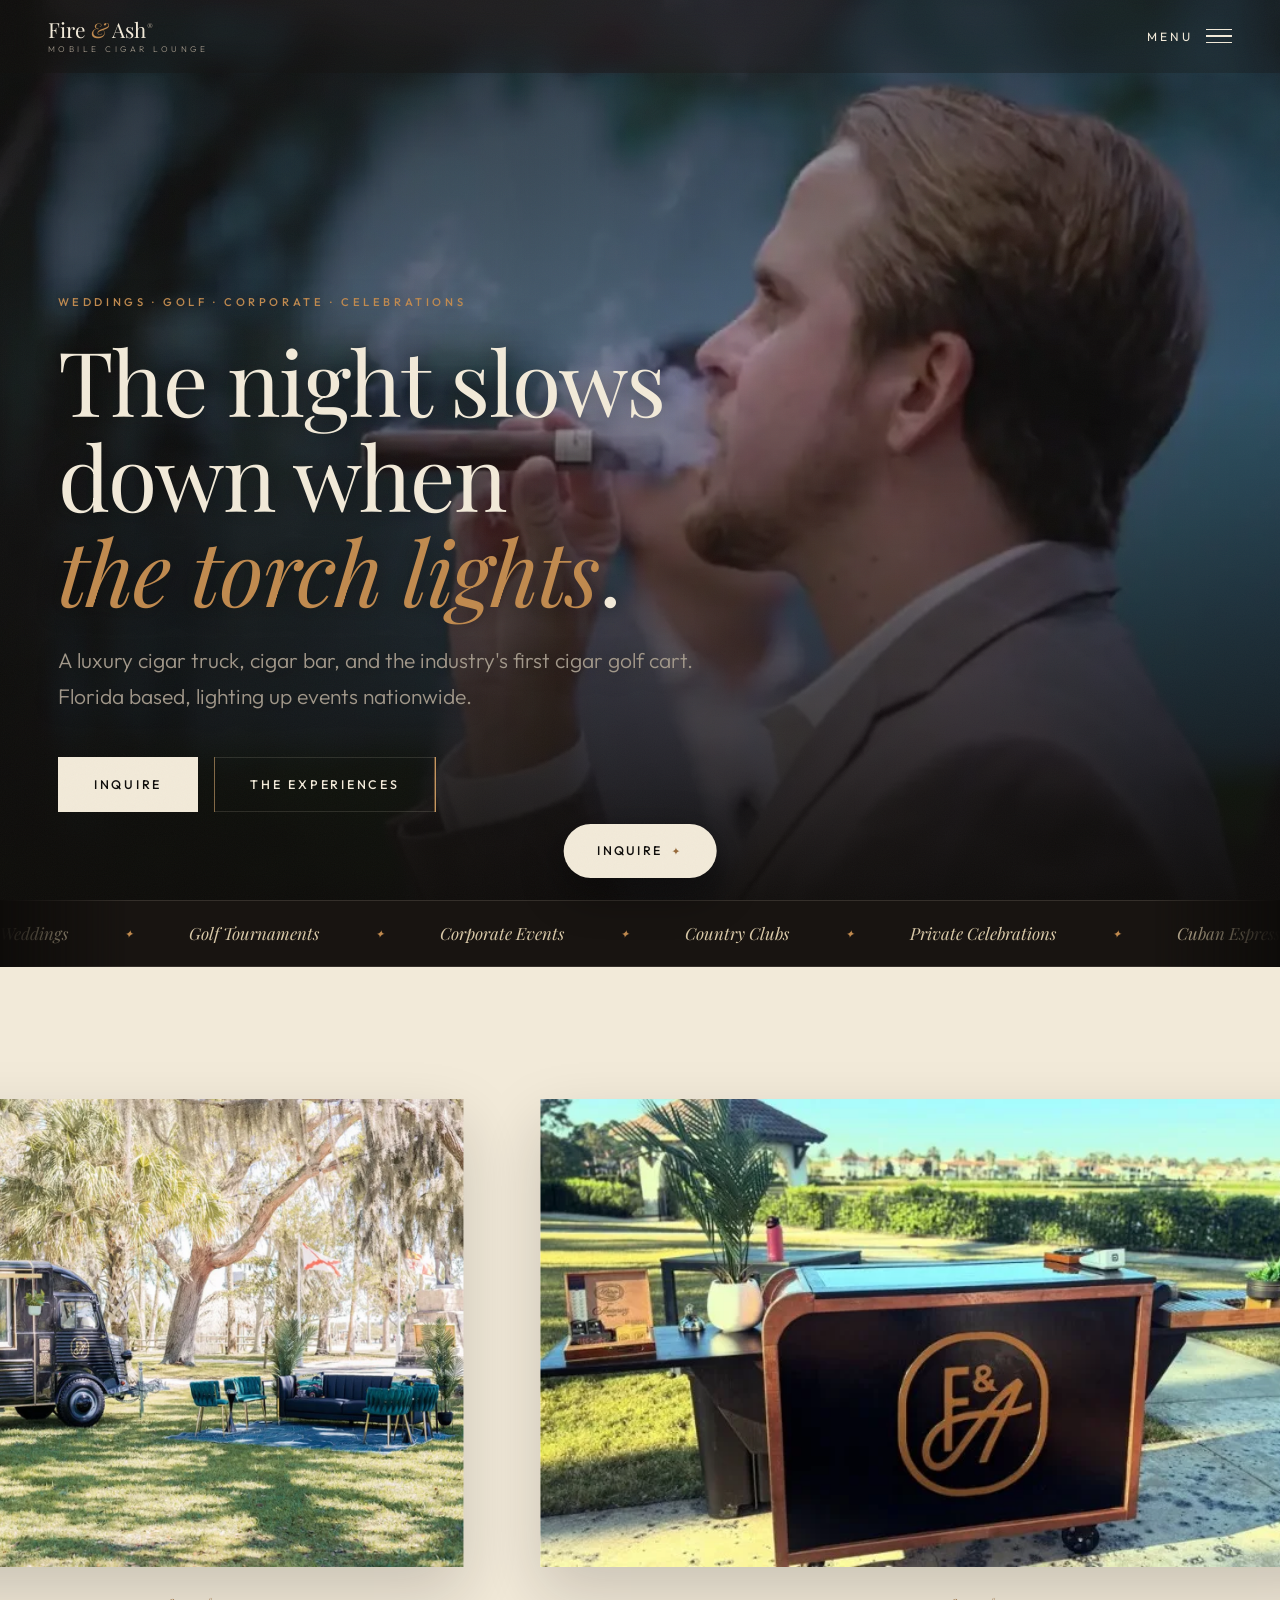
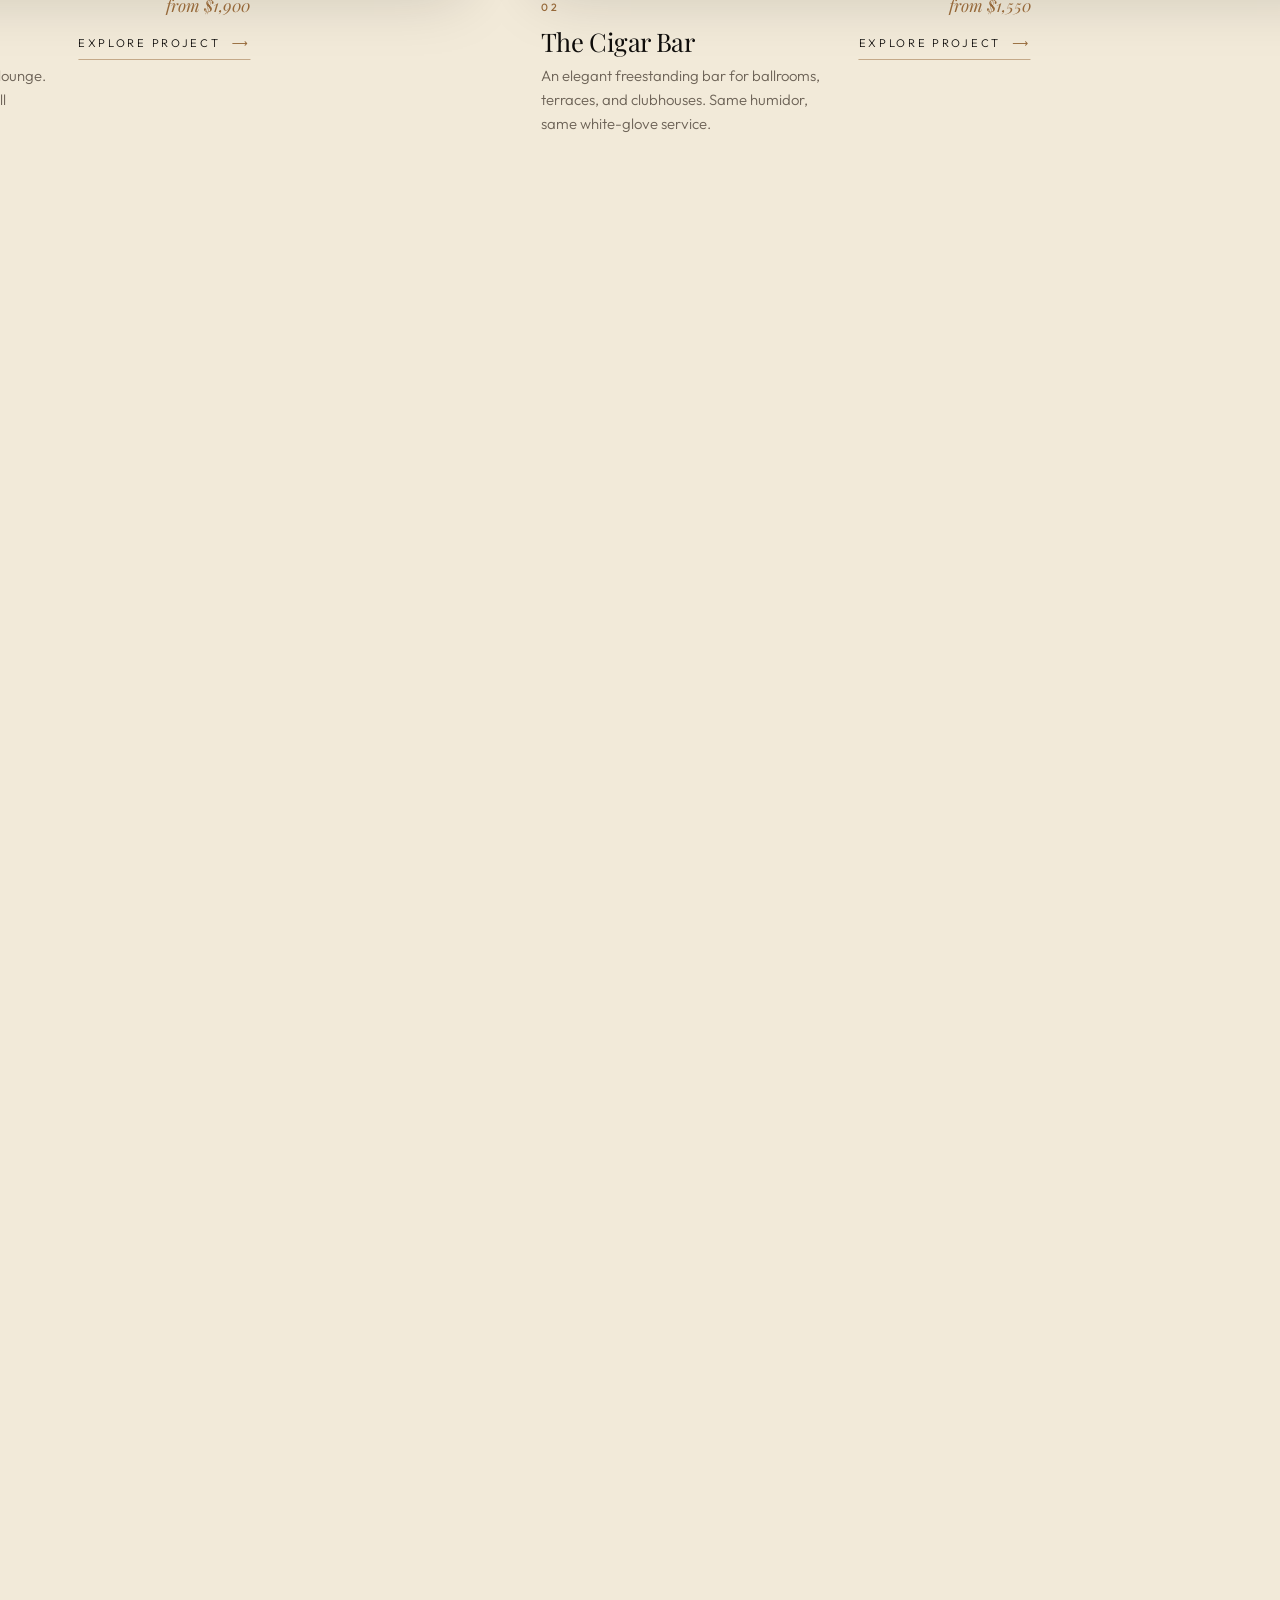
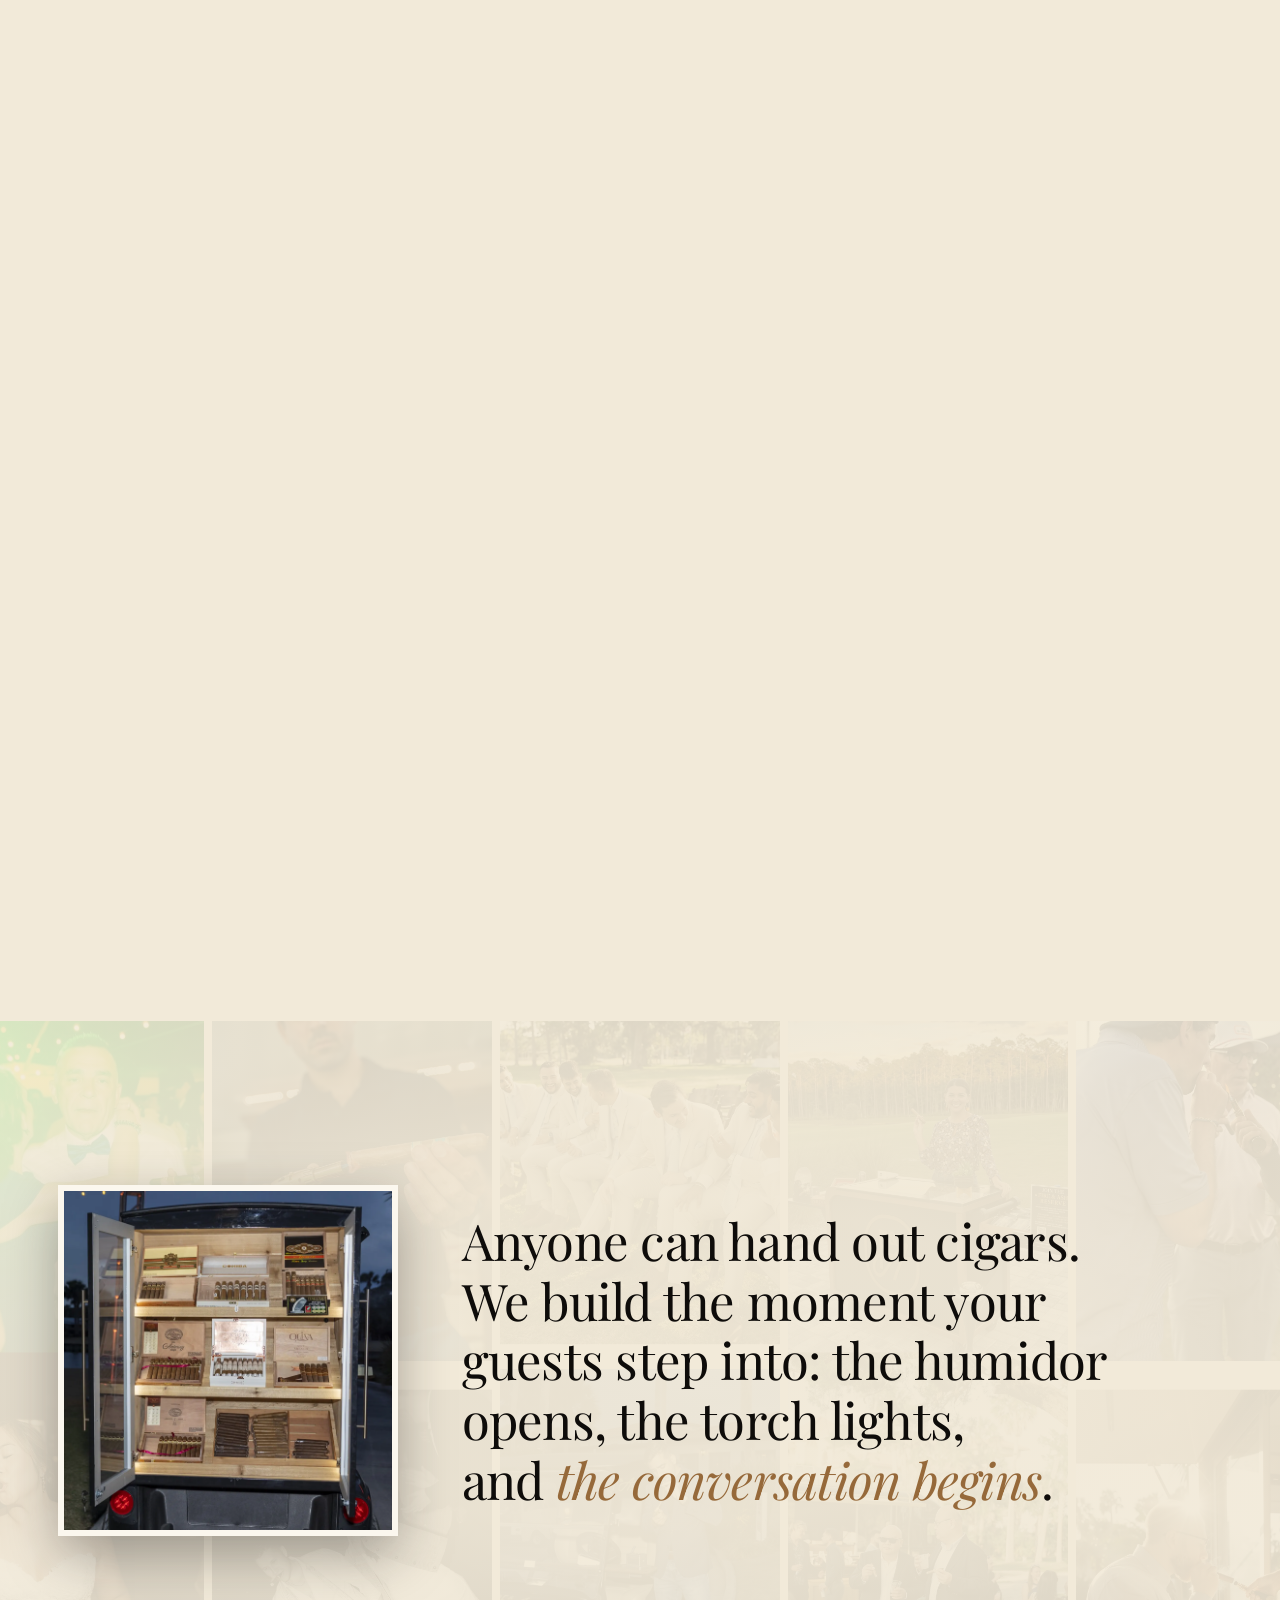
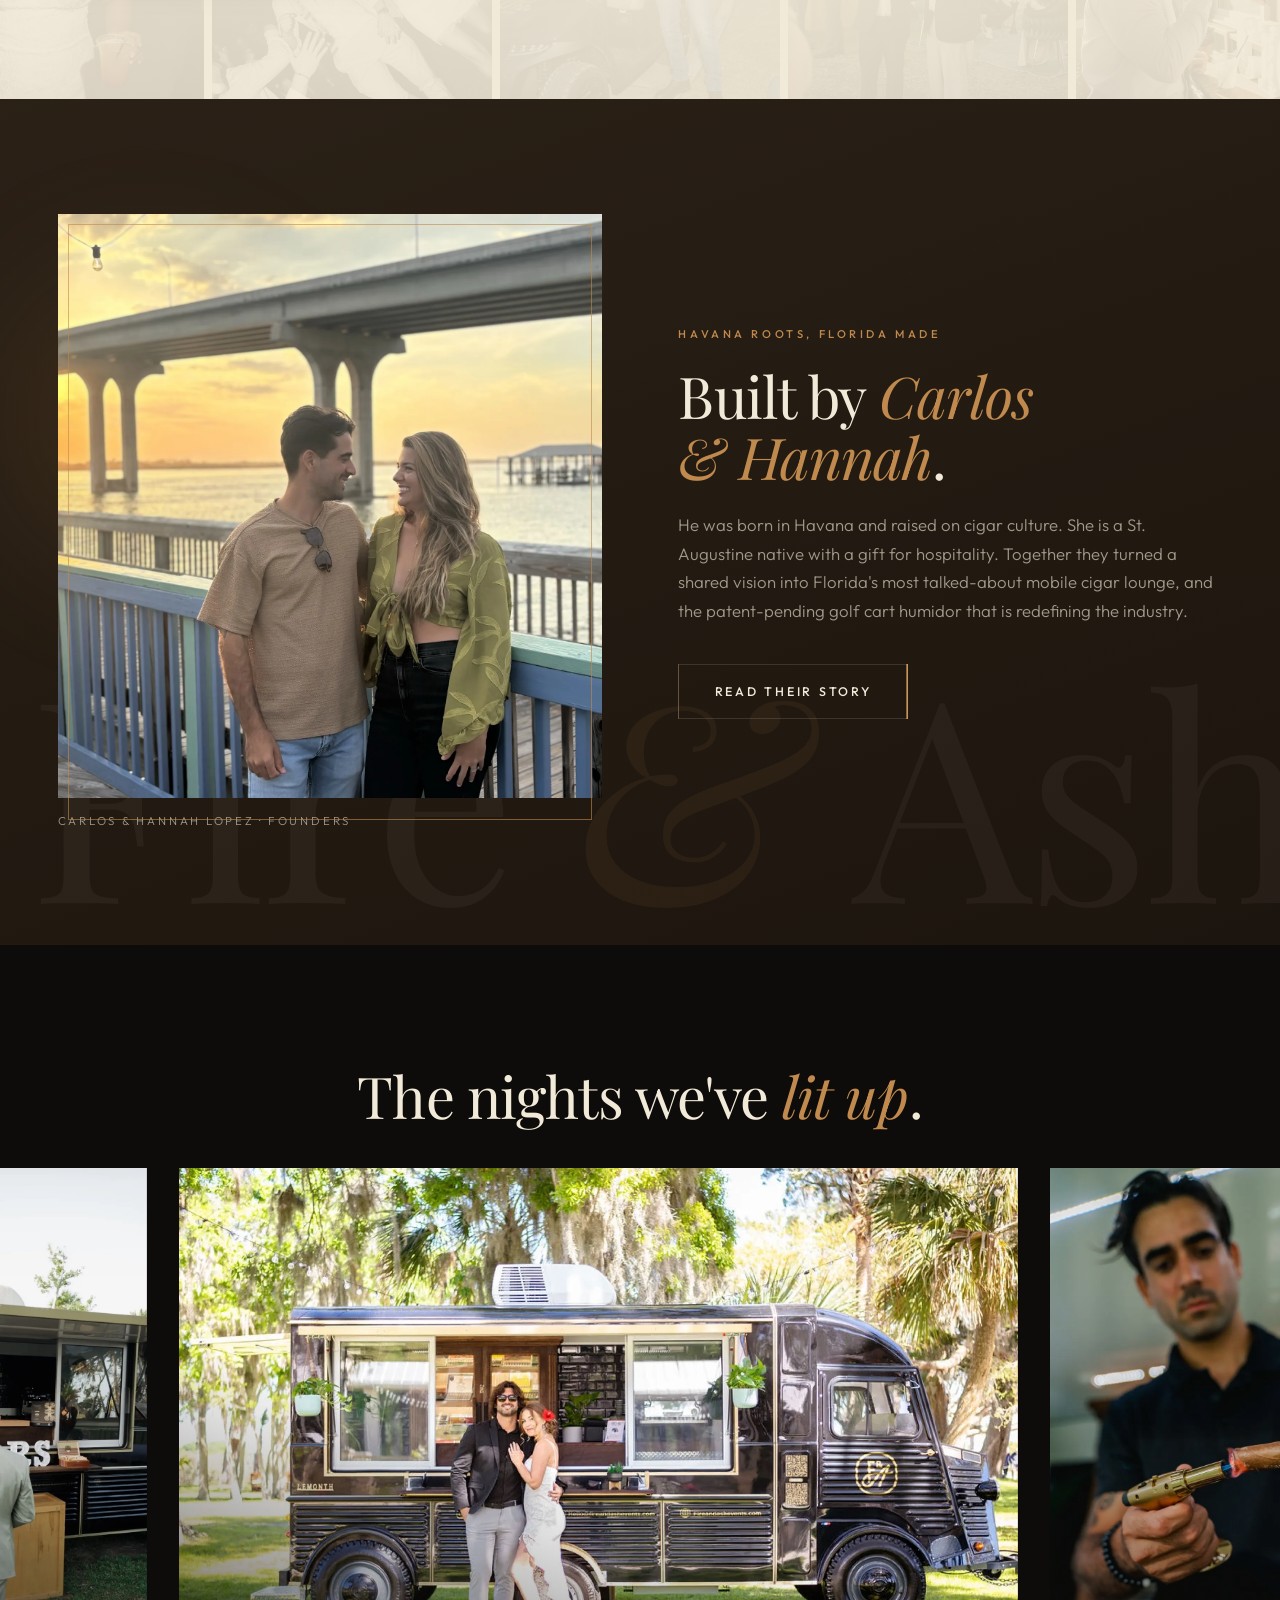
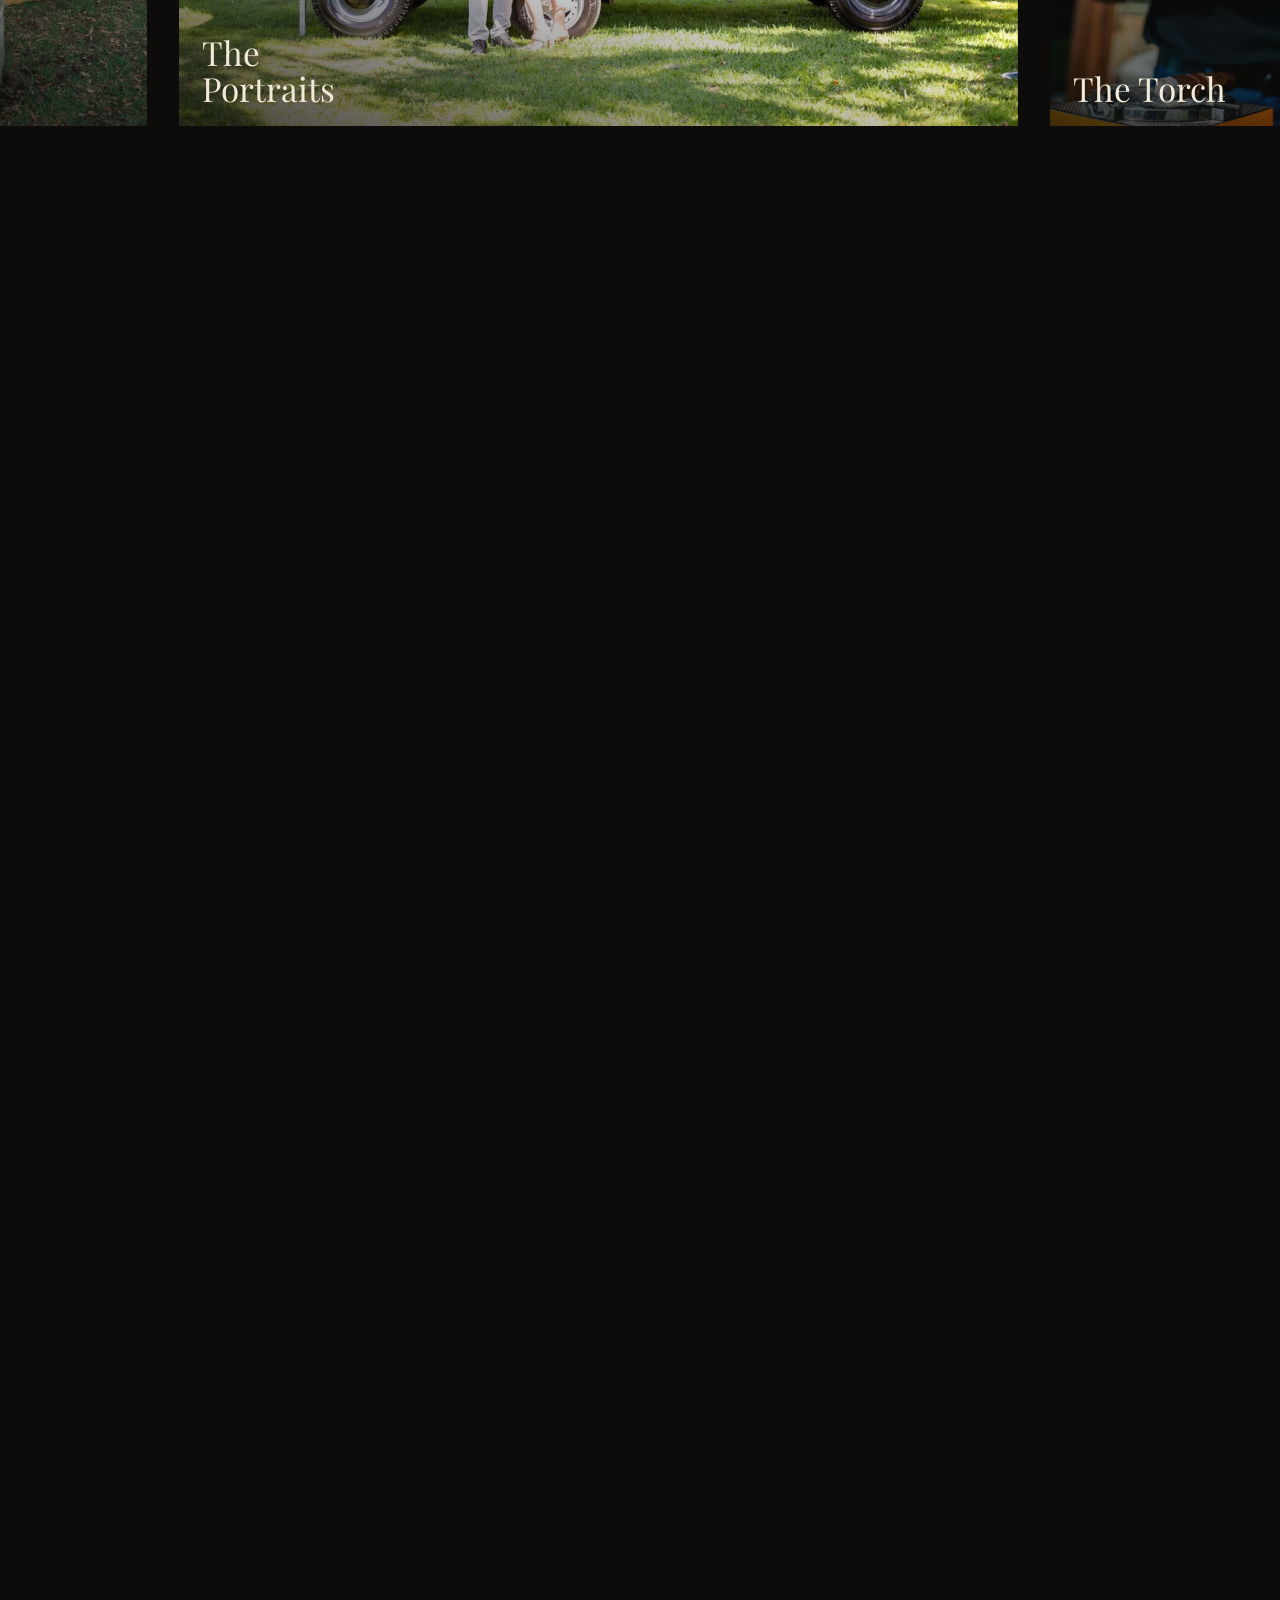
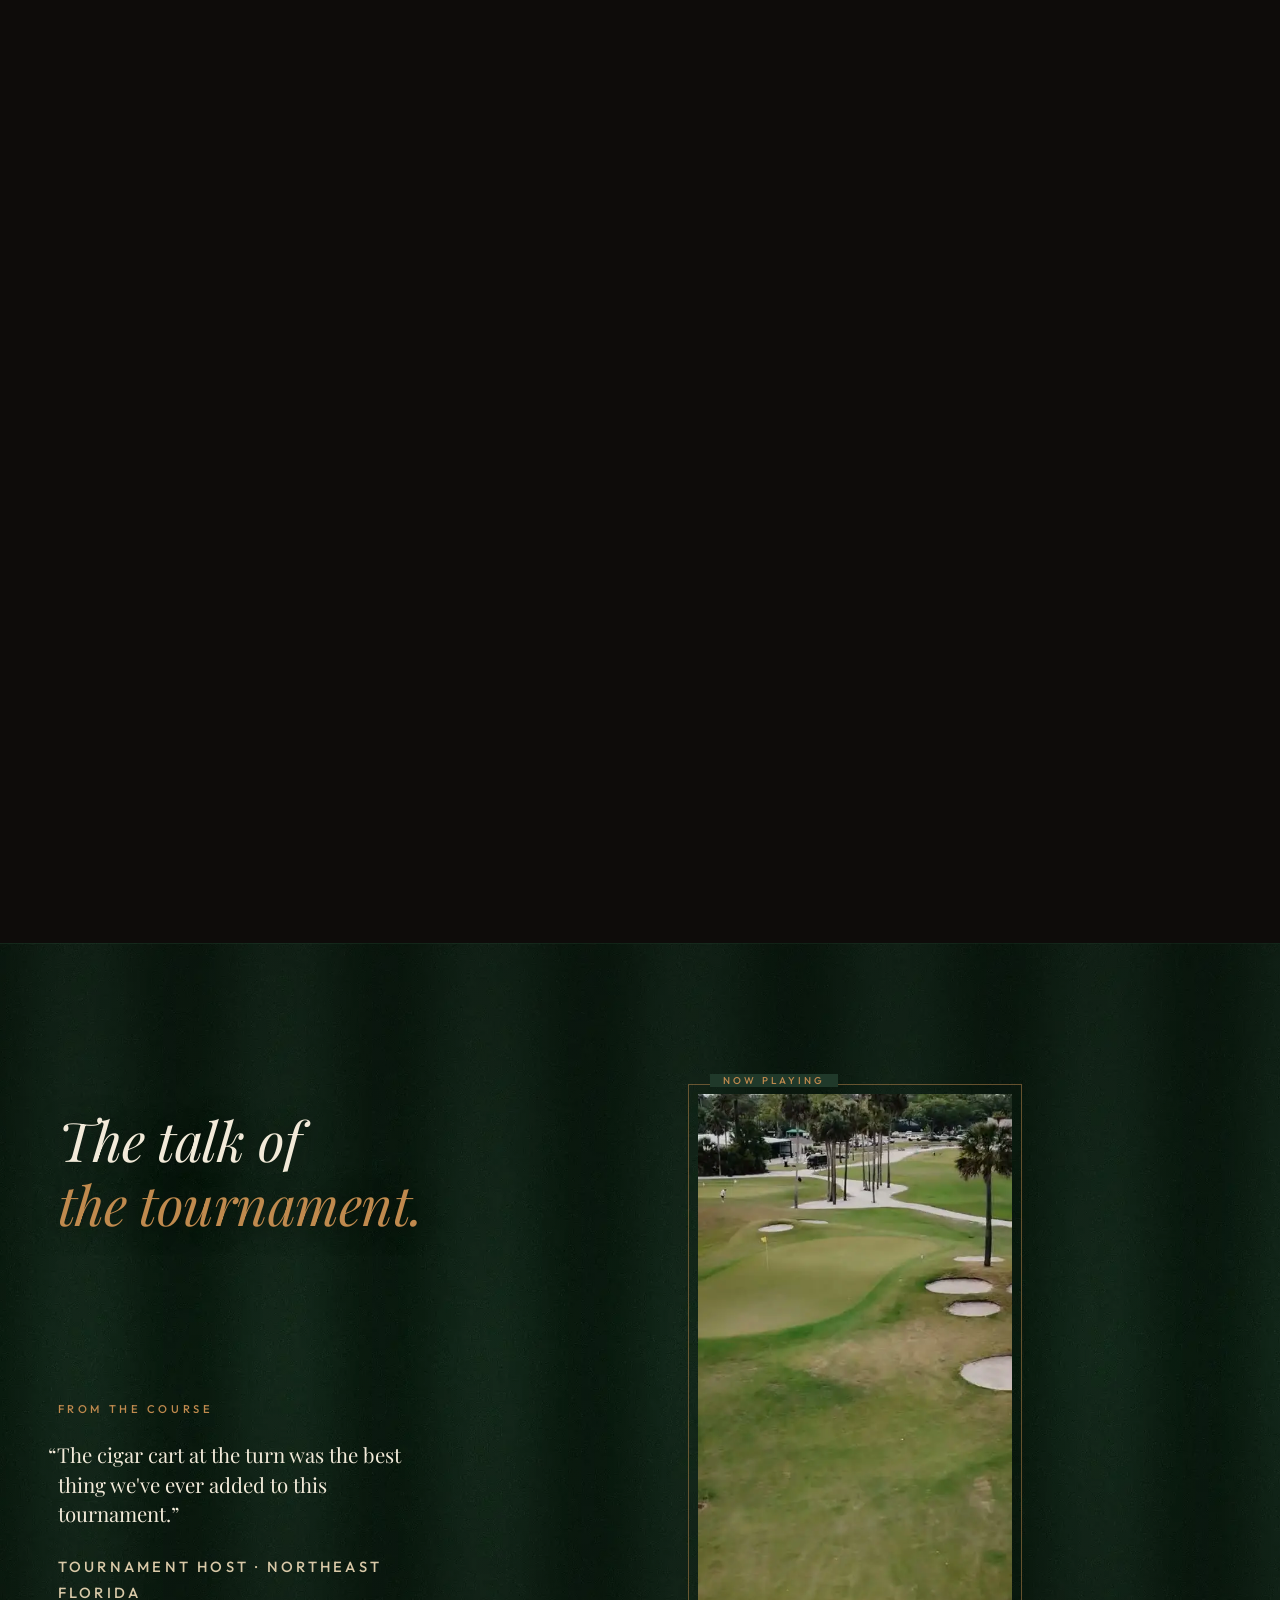
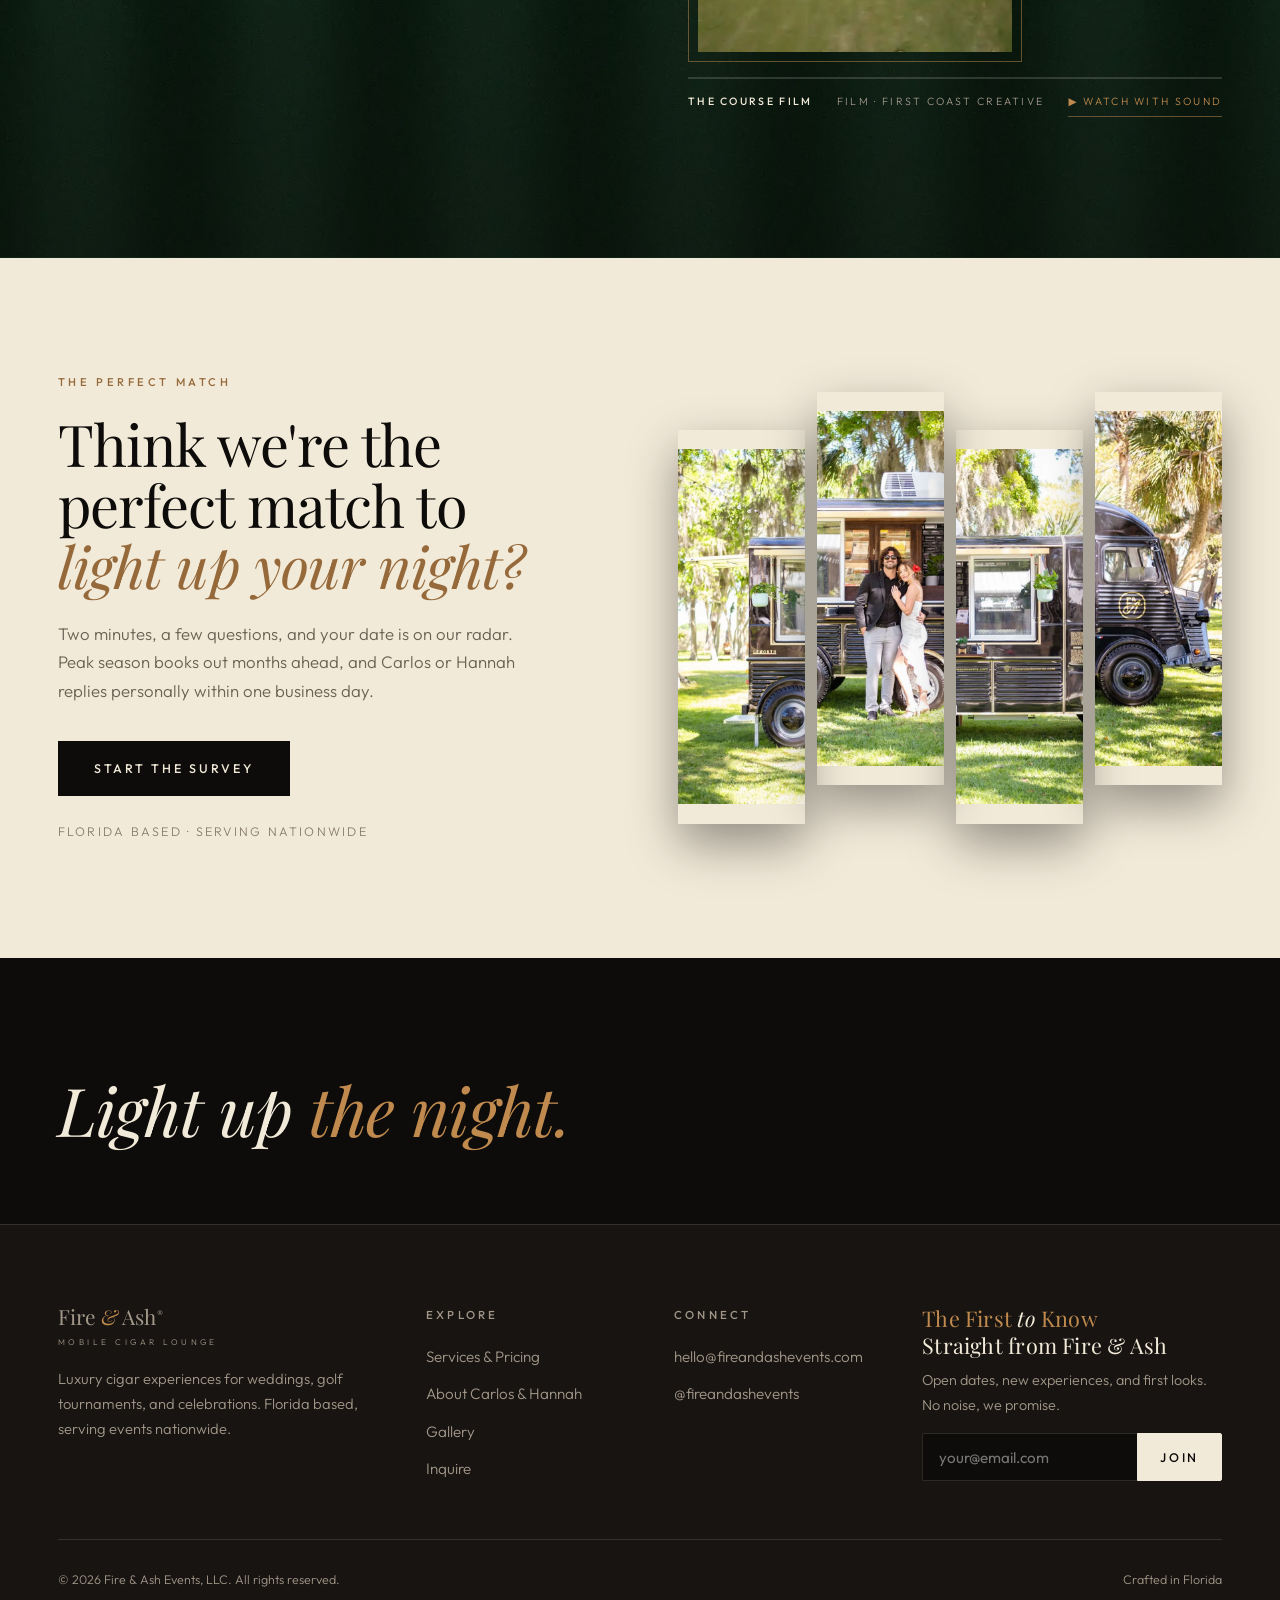
==== index.html @ 4a778ba5 "About: founders photo drift strip — slow marquee, drag to steer, press animation Co-Authored-By: Cla" ====
<!DOCTYPE html>
<html lang="en" class="no-js">
<head>
<meta charset="UTF-8">
<meta name="viewport" content="width=device-width, initial-scale=1.0, maximum-scale=1.0, viewport-fit=cover">
<title>Florida's Luxury Mobile Cigar Lounge | Fire &amp; Ash</title>
<meta name="description" content="Fire &amp; Ash brings a luxury cigar truck, cigar bar, and patent-pending cigar golf cart to weddings, golf tournaments, and celebrations across Florida. Find your match.">
<link rel="canonical" href="https://fireandashevents.com/">
<meta property="og:type" content="website">
<meta property="og:title" content="Florida's Luxury Mobile Cigar Lounge | Fire &amp; Ash">
<meta property="og:description" content="An elevated cigar experience for weddings, golf tournaments, and celebrations across Florida.">
<meta property="og:image" content="https://fireandashevents.com/assets/img/og-card.jpg">
<meta property="og:site_name" content="Fire &amp; Ash Events">
<meta name="twitter:card" content="summary_large_image">
<meta name="twitter:image" content="https://fireandashevents.com/assets/img/og-card.jpg">
<meta property="og:url" content="https://fireandashevents.com/">
<meta name="theme-color" content="#0e0c0a">
<link rel="icon" href="/assets/img/favicon.svg" type="image/svg+xml">
<link rel="icon" href="/assets/img/favicon-32.png" sizes="32x32">
<link rel="apple-touch-icon" href="/assets/img/apple-touch-icon.png">

<link rel="preconnect" href="https://fonts.googleapis.com">
<link rel="preconnect" href="https://fonts.gstatic.com" crossorigin>
<link href="https://fonts.googleapis.com/css2?family=Playfair+Display:ital,wght@0,400..700;1,400..700&family=Outfit:wght@300;400;500&display=swap" rel="stylesheet">
<link rel="stylesheet" href="/assets/css/style.css?v=23">
<script type="application/ld+json">
{
  "@context": "https://schema.org",
  "@type": ["LocalBusiness", "EntertainmentBusiness"],
  "name": "Fire & Ash Events",
  "description": "Luxury mobile cigar lounge: cigar truck, cigar bar, and patent-pending cigar golf cart for weddings, golf tournaments, corporate events, and private celebrations across Florida.",
  "url": "https://fireandashevents.com",
  "email": "hello@fireandashevents.com",
  "image": "https://fireandashevents.com/assets/img/hero-poster.webp",
  "priceRange": "$$$",
  "address": {"@type": "PostalAddress", "addressRegion": "FL", "addressCountry": "US"},
  "areaServed": [
    {"@type": "State", "name": "Florida"},
    {"@type": "Country", "name": "United States"}
  ],
  "slogan": "Light up the night",
  "knowsAbout": [
    "wedding entertainment ideas", "wedding cocktail hour entertainment", "unique wedding vendor",
    "wedding planner", "luxury wedding planner", "wedding venues", "destination wedding entertainment",
    "cigar bar for wedding", "wedding cigar bar rental", "groomsmen experience", "bachelor party ideas",
    "event planner", "event production", "luxury event production", "event entertainment services",
    "event", "event spaces", "event venues", "event rentals", "corporate event entertainment",
    "corporate retreat entertainment", "brand activation", "VIP hospitality", "holiday party entertainment",
    "golf event", "golf production", "luxury golf", "golf tournament entertainment", "charity golf tournament",
    "member guest tournament", "country club events", "19th hole experience",
    "cigar lounge", "mobile cigar lounge", "expensive cigars", "premium cigars", "luxury cigars",
    "cigar sommelier", "cigar and whiskey pairing", "cigar events", "cuban espresso catering",
    "private party entertainment", "engagement party ideas", "rehearsal dinner entertainment",
    "milestone birthday party", "retirement party ideas", "luxury lifestyle experiences",
    "mobile bar experience", "outdoor event entertainment", "event vendor for wedding venues"
  ],
  "keywords": "cigar lounge, cigar bar, wedding planner, event planner, event production, golf production, golf event, luxury golf, expensive cigars, premium cigars, wedding entertainment, corporate events, private events, Florida events, nationwide event services",
  "makesOffer": [
    {"@type": "Offer", "itemOffered": {"@type": "Service", "name": "Wedding cigar bar and cigar truck", "audience": {"@type": "Audience", "audienceType": "Couples planning weddings, wedding planners, wedding venues"}}},
    {"@type": "Offer", "itemOffered": {"@type": "Service", "name": "Golf tournament cigar cart", "audience": {"@type": "Audience", "audienceType": "Tournament directors, country clubs, charity outings"}}},
    {"@type": "Offer", "itemOffered": {"@type": "Service", "name": "Corporate and private event cigar lounge", "audience": {"@type": "Audience", "audienceType": "Corporate event planners, private party hosts, event spaces"}}}
  ],
  "founder": [
    {"@type": "Person", "name": "Carlos Lopez"},
    {"@type": "Person", "name": "Hannah Lopez"}
  ],
  "sameAs": ["https://www.instagram.com/fireandashevents/"]
}
</script>
<script type="application/ld+json">
{"@context":"https://schema.org","@type":"WebSite","name":"Fire & Ash Events","alternateName":"Fire and Ash Mobile Cigar Lounge","url":"https://fireandashevents.com"}
</script>
</head>
<body>

<header class="site-header">
  <a class="logo" href="/">Fire <em>&amp;</em> Ash<sup>&reg;</sup> <small>Mobile Cigar Lounge</small></a>
  <button class="menu-btn" aria-expanded="false" aria-label="Open menu">
    <span>Menu</span>
    <span class="bars" aria-hidden="true"><span></span><span></span><span></span></span>
  </button>
</header>

<div class="menu-overlay">
  <div class="menu-doors" aria-hidden="true"><span></span><span></span><span></span><span></span></div>
  <button class="menu-close" aria-label="Close menu">Close <span aria-hidden="true">✕</span></button>
  <nav class="menu-inner">
    <a href="/"><small>01</small>Home</a>
    <a href="/services"><small>02</small>Services</a>
    <a href="/about"><small>03</small>About</a>
    <a href="/gallery"><small>04</small>Gallery</a>
    <a href="/inquire"><small>05</small>Inquire</a>
  </nav>
  <div class="menu-foot">Florida based · Serving events nationwide · <a href="mailto:hello@fireandashevents.com">hello@fireandashevents.com</a></div>
</div>

<section class="hero">
  <div class="hero-media">
    <video src="/assets/video/hero-deerwood.mp4?v=2" autoplay muted loop playsinline poster="/assets/img/hero-poster.webp?v=2" aria-hidden="true"></video>
  </div>
  <div class="hero-veil" aria-hidden="true"></div>
  <div class="wrap">
    <span class="label" data-hero-label>Weddings · Golf · Corporate · Celebrations</span>
    <h1 data-hero-h>The night slows down when <em>the torch lights</em>.</h1>
    <p class="lead" data-hero-p>A luxury cigar truck, cigar bar, and the industry's first cigar golf cart. Florida based, lighting up events nationwide.</p>
    <div class="hero-cta" data-hero-cta>
      <a class="btn solid" href="/inquire">Inquire</a>
      <a class="btn ghost" href="/services">The Experiences</a>
    </div>
  </div>
  <span class="hero-hint" aria-hidden="true">Scroll</span>
</section>

<div class="marquee" aria-hidden="true">
  <div class="marquee-track">
    <span>Weddings</span><span>Golf Tournaments</span><span>Corporate Events</span><span>Country Clubs</span><span>Private Celebrations</span><span>Cuban Espresso</span>
    <span>Weddings</span><span>Golf Tournaments</span><span>Corporate Events</span><span>Country Clubs</span><span>Private Celebrations</span><span>Cuban Espresso</span>
  </div>
</div>

<section class="exp light">
  <div class="exp-pin">
    <div class="exp-stage">
      <div class="exp-intro">
        <span class="label">The Experiences</span>
        <h2>Choose your<br><em>experience</em>.</h2>
        <p>Three ways to light up the night, each with a curated humidor and white-glove service.</p>
      </div>
      <article class="exp-item">
        <img src="/assets/img/mobile-cigar-lounge-truck.webp" alt="Fire and Ash vintage cigar truck serving guests at a Florida event" loading="lazy" width="1600" height="1064">
        <div class="exp-meta">
          <div>
            <span class="exp-no">01</span>
            <h3>The Cigar Truck</h3>
            <p>Our vintage truck, rebuilt as a rolling lounge. Stocked humidor, Cuban espresso, full service at the window.</p>
          </div>
          <div class="exp-side">
            <span class="exp-price">from $1,900</span>
            <a class="exp-link" href="/services#truck">Explore Project<i>⟶</i></a>
          </div>
        </div>
      </article>
      <article class="exp-item">
        <img src="/assets/img/fire-and-ash-bar-cart.webp" alt="Fire and Ash monogrammed bar cart set up on a Florida course at sunrise" loading="lazy" width="668" height="388">
        <div class="exp-meta">
          <div>
            <span class="exp-no">02</span>
            <h3>The Cigar Bar</h3>
            <p>An elegant freestanding bar for ballrooms, terraces, and clubhouses. Same humidor, same white-glove service.</p>
          </div>
          <div class="exp-side">
            <span class="exp-price">from $1,550</span>
            <a class="exp-link" href="/services#bar">Explore Project<i>⟶</i></a>
          </div>
        </div>
      </article>
      <article class="exp-item">
        <img src="/assets/img/cigar-golf-cart-course.webp" alt="Patent-pending Fire and Ash cigar golf cart on a Florida golf course" loading="lazy" width="1600" height="1200">
        <div class="exp-meta">
          <div>
            <span class="exp-no">03</span>
            <h3>The Cigar Golf Cart</h3>
            <p>Our patent-pending golf cart humidor rides the course with your players. Found nowhere else in the industry.</p>
          </div>
          <div class="exp-side">
            <span class="exp-price">from $1,650</span>
            <a class="exp-link" href="/services#golf-cart">Explore Project<i>⟶</i></a>
          </div>
        </div>
      </article>
      <div class="exp-outro">
        <p>Not sure which fits your night? Two minutes and we'll tell you.</p>
        <a class="btn solid" href="/inquire">Inquire</a>
      </div>
    </div>
  </div>
</section>

<section class="band light collage-band">
  <div class="collage" aria-hidden="true">
    <img src="/assets/img/wedding-reception-celebration.webp" alt="" loading="lazy">
    <img src="/assets/img/cigar-torch-lighting-service.webp" alt="" loading="lazy">
    <img src="/assets/img/groomsmen-cigars-wedding.webp" alt="" loading="lazy">
    <img src="/assets/img/cigar-bar-sunset-event.webp" alt="" loading="lazy">
    <img src="/assets/img/golf-outing-guests.webp" alt="" loading="lazy">
    <img src="/assets/img/bride-enjoying-cigar.webp" alt="" loading="lazy">
    <img src="/assets/img/wedding-dance-cigars.webp" alt="" loading="lazy">
    <img src="/assets/img/cigar-cart-golf-event-dusk.webp" alt="" loading="lazy">
    <img src="/assets/img/private-party-cigar-bar.webp" alt="" loading="lazy">
    <img src="/assets/img/guest-cigar-truck-window.webp" alt="" loading="lazy">
  </div>
  <div class="wrap band-split">
    <div class="rotator" aria-hidden="true">
      <img src="/assets/img/event-moment-1.webp" alt="" class="on">
      <img src="/assets/img/event-moment-2.webp" alt="" loading="lazy">
      <img src="/assets/img/event-moment-3.webp" alt="" loading="lazy">
      <img src="/assets/img/event-moment-4.webp" alt="" loading="lazy">
    </div>
    <h2 data-reveal>Anyone can hand out cigars. We build the moment your guests step into: the humidor opens, the torch lights, and <em>the conversation begins</em>.</h2>
  </div>
</section>

<section class="founders">
  <div class="founders-ghost" aria-hidden="true">Fire <em>&amp;</em> Ash</div>
  <div class="wrap split">
    <figure class="photo keyline" data-reveal>
      <img src="/assets/img/carlos-and-hannah-lopez.webp" alt="Founders Carlos and Hannah Lopez together at sunset on a Florida waterfront" loading="lazy" width="1491" height="1600">
      <figcaption>Carlos &amp; Hannah Lopez · Founders</figcaption>
    </figure>
    <div>
      <span class="label" data-reveal>Havana Roots, Florida Made</span>
      <h2 data-reveal>Built by <em>Carlos &amp; Hannah</em>.</h2>
      <p data-reveal>He was born in Havana and raised on cigar culture. She is a St. Augustine native with a gift for hospitality. Together they turned a shared vision into Florida's most talked-about mobile cigar lounge, and the patent-pending golf cart humidor that is redefining the industry.</p>
      <a class="btn ghost" href="/about" data-reveal>Read Their Story</a>
    </div>
  </div>
</section>

<section class="nights" id="recent-nights">
  <div class="nights-pin">
    <div class="wrap nights-head">
      <h2>The nights we've <em>lit up</em>.</h2>
    </div>
    <div class="nights-track">
      <figure class="night-card">
        <video src="/assets/video/night-smokin.mp4" autoplay muted loop playsinline aria-label="Fire and Ash cigar service in motion"></video>
        <figcaption><span>Smoke &amp;&nbsp;Espresso</span></figcaption>
      </figure>
      <figure class="night-card">
        <img src="/assets/img/bride-groom-cigar-truck.webp" alt="Bride and groom at the Fire and Ash cigar truck on their wedding night" loading="lazy" width="1063" height="1600">
        <figcaption><span>The Cocktail Hour</span></figcaption>
      </figure>
      <figure class="night-card">
        <img src="/assets/img/cigar-truck-wedding-couple.webp" alt="Newlyweds posing with the vintage Fire and Ash cigar truck" loading="lazy" width="1600" height="1064">
        <figcaption><span>The Portraits</span></figcaption>
      </figure>
      <figure class="night-card">
        <img src="/assets/img/cigar-torch-lighting-service.webp" alt="Attendant torch-lighting a premium cigar for a guest" loading="lazy" width="1066" height="1600">
        <figcaption><span>The Torch</span></figcaption>
      </figure>
      <figure class="night-card">
        <video src="/assets/video/night-yards.mp4" autoplay muted loop playsinline aria-label="Guests enjoying the Fire and Ash bar at night"></video>
        <figcaption><span>Last Call Energy</span></figcaption>
      </figure>
      <figure class="night-card">
        <img src="/assets/img/guest-cigar-truck-window.webp" alt="Guest served at the cigar truck window in golden light" loading="lazy" width="1084" height="1600">
        <figcaption><span>The Window</span></figcaption>
      </figure>
      <figure class="night-card">
        <img src="/assets/img/premium-cigars-humidor.webp" alt="Rows of premium cigars in the Fire and Ash humidor" loading="lazy" width="1066" height="1600">
        <figcaption><span>Pick Your Stick</span></figcaption>
      </figure>
      <a class="night-card night-more" href="/gallery">
        <span>See the<br><em>full gallery</em></span>
      </a>
    </div>
  </div>
</section>

<section class="band green turf" id="turf">
  <div class="turf-grass" aria-hidden="true"></div>
  <div class="wrap turf-stage">
    <h2 class="turf-big" data-reveal>The talk of<br><em>the tournament.</em></h2>
    <div class="quote turf-quote">
      <span class="label" data-reveal>From the Course</span>
      <blockquote data-reveal>“The cigar cart at the turn was the best thing we've ever added to this tournament.”</blockquote>
      <cite data-reveal>Tournament Host · Northeast Florida</cite>
    </div>
    <figure class="turf-video" data-reveal>
      <button class="turf-expand" type="button" aria-label="Watch the full video with sound">
        <span class="player-tag">Now Playing</span>
        <span class="player-frame">
          <video src="/assets/video/turf-yards.mp4?v=2" muted loop playsinline preload="metadata" poster="/assets/img/turf-yards-poster.webp?v=2" aria-hidden="true"></video>
        </span>
      </button>
      <span class="progress" aria-hidden="true"><i></i></span>
      <span class="player-bar">
        <span class="pl-title">The Course Film</span>
        <span class="pl-credit">Film · First Coast Creative</span>
        <span class="pl-watch">▶&nbsp;Watch with sound</span>
      </span>
    </figure>
  </div>
</section>

<section class="light match-cta">
  <div class="wrap split">
    <div>
      <span class="label" data-reveal>The Perfect Match</span>
      <h2 data-reveal style="font-size:var(--t-display);max-width:16ch">Think we're the perfect match to <em>light up your night?</em></h2>
      <p data-reveal style="margin:1.4rem 0 0;max-width:44ch">Two minutes, a few questions, and your date is on our radar. Peak season books out months ahead, and Carlos or Hannah replies personally within one business day.</p>
      <a class="btn solid" href="/inquire" data-reveal style="margin-top:2.2rem">Start the Survey</a>
      <p data-reveal style="font-size:.78rem;letter-spacing:.18em;text-transform:uppercase;color:#8a7d6c;margin-top:1.6rem">Florida based · Serving nationwide</p>
    </div>
    <div class="slats" data-stagger aria-hidden="true">
      <i style="background-position:0% 50%"></i>
      <i style="background-position:33.34% 50%"></i>
      <i style="background-position:66.67% 50%"></i>
      <i style="background-position:100% 50%"></i>
    </div>
  </div>
</section>





<section class="signoff">
  <div class="wrap"><p data-reveal>Light up <em>the night.</em></p></div>
</section>

<footer>
  <div class="wrap">
    <div class="footer-grid">
      <div>
        <a class="logo" href="/">Fire <em>&amp;</em> Ash<sup>&reg;</sup> <small>Mobile Cigar Lounge</small></a>
        <p style="color:var(--muted);font-size:.92rem;margin-top:1.2rem;max-width:36ch">Luxury cigar experiences for weddings, golf tournaments, and celebrations. Florida based, serving events nationwide.</p>
      </div>
      <div>
        <h4>Explore</h4>
        <ul>
          <li><a href="/services">Services &amp; Pricing</a></li>
          <li><a href="/about">About Carlos &amp; Hannah</a></li>
          <li><a href="/gallery">Gallery</a></li>
          <li><a href="/inquire">Inquire</a></li>
        </ul>
      </div>
      <div>
        <h4>Connect</h4>
        <ul>
          <li><a href="mailto:hello@fireandashevents.com">hello@fireandashevents.com</a></li>
          <li><a href="https://www.instagram.com/fireandashevents/" rel="noopener" target="_blank">@fireandashevents</a></li>
        </ul>
      </div>
      <div class="footer-reserve">
        <h4>The First <span class="amp">to</span> Know<small>Straight from Fire &amp; Ash</small></h4>
        <p style="color:var(--muted);font-size:.9rem;margin-bottom:1rem">Open dates, new experiences, and first looks. No noise, we promise.</p>
        <form class="reserve-inline" name="stay-in-the-know" method="POST" data-netlify="true" netlify-honeypot="bot-field">
          <input type="hidden" name="form-name" value="stay-in-the-know">
          <p style="display:none"><label>Skip this field: <input name="bot-field"></label></p>
          <input type="email" name="email" placeholder="your@email.com" aria-label="Email address" required>
          <button type="submit" class="btn solid">Join</button>
        </form>
      </div>
    </div>
    <div class="footer-bottom">
      <span>© 2026 Fire &amp; Ash Events, LLC. All rights reserved.</span>
      <span>Crafted in Florida</span>
    </div>
  </div>
</footer>

<a class="dock-cta" href="/inquire">Inquire</a>

<nav class="app-nav" aria-label="Quick navigation">
  <a href="/" aria-current="page">Home</a>
  <a href="/services">Services</a>
  <a href="/gallery">Gallery</a>
  <a href="/inquire">Inquire</a>
</nav>

<script src="/assets/js/main.js?v=23" defer></script>
</body>
</html>
---- assets/css/style.css ----
body::after{
  content:"";position:fixed;inset:0;z-index:200;pointer-events:none;opacity:.05;
  background-image:url("data:image/svg+xml,%3Csvg xmlns='http://www.w3.org/2000/svg' width='160' height='160'%3E%3Cfilter id='n'%3E%3CfeTurbulence type='fractalNoise' baseFrequency='0.9' numOctaves='2' stitchTiles='stitch'/%3E%3C/filter%3E%3Crect width='160' height='160' filter='url(%23n)' opacity='0.6'/%3E%3C/svg%3E");
}
/* ═══════════════════════════════════════════════════════
   FIRE & ASH — Luxury Mobile Cigar Lounge
   Smoke, ember, champagne. A dash of golf green.
   ═══════════════════════════════════════════════════════ */
:root{
  --ink:#0e0c0a;
  --char:#181411;
  --char-2:#211c17;
  --cream:#f2ead9;
  --champagne:#d9c9a8;
  --copper:#c08a4e;
  --copper-deep:#96693a;
  --green:#24402e;
  --muted:#a2988a;
  --line:rgba(242,234,217,.13);
  --ease:cubic-bezier(.16,1,.3,1);
  --ease-io:cubic-bezier(.87,0,.13,1);
  --t-hero:clamp(2.7rem,7vw,6rem);
  --t-display:clamp(2rem,4.6vw,3.6rem);
  --t-lead:clamp(1.08rem,1.7vw,1.32rem);
}
*{margin:0;padding:0;box-sizing:border-box}
html{-webkit-text-size-adjust:100%}
html,body{overscroll-behavior-y:none}
body{
  background:var(--ink);color:var(--cream);
  font-family:"Outfit",system-ui,sans-serif;font-weight:300;
  font-size:1.05rem;line-height:1.7;
  -webkit-font-smoothing:antialiased;
  overflow-x:hidden;touch-action:pan-y;
}
img,video{max-width:100%;display:block;height:auto}
a{color:inherit;text-decoration:none}
button{font-family:inherit;cursor:pointer}
h1,h2,h3{font-family:"Playfair Display",Georgia,serif;font-weight:400;line-height:1.06;letter-spacing:-.015em;text-wrap:balance}
h1 em,h2 em{font-style:italic;color:var(--copper)}
.wrap{max-width:1440px;margin:0 auto;padding:0 clamp(1.4rem,4.5vw,4.5rem)}
section{position:relative;padding:clamp(4.5rem,9vw,8.5rem) 0}

.label{font-size:.7rem;letter-spacing:.32em;text-transform:uppercase;color:var(--copper);font-weight:500;display:block;margin-bottom:1.3rem}
.lead{font-size:var(--t-lead);color:var(--muted);max-width:46ch}

/* ── buttons ── */
.btn{
  display:inline-flex;align-items:center;gap:.7rem;
  padding:1rem 2.2rem;border:1px solid var(--copper);color:var(--cream);
  font-size:.78rem;letter-spacing:.22em;text-transform:uppercase;font-weight:500;
  background:linear-gradient(to right,var(--copper) 50%,transparent 50%) 100% 0/200% 100%;
  transition:background-position .5s var(--ease),color .3s;
}
.btn:hover{background-position:0 0;color:var(--ink);letter-spacing:.26em}
.btn{transition:background-position .5s var(--ease),color .3s,letter-spacing .45s var(--ease)}
.btn.solid{background:var(--cream);border-color:var(--cream);color:var(--ink)}
.btn.solid:hover{background:var(--champagne);border-color:var(--champagne);color:var(--ink)}
.btn.ghost{border-color:var(--line)}

/* ── header ── */
.site-header{
  position:fixed;top:0;left:0;right:0;z-index:90;
  display:flex;align-items:center;justify-content:space-between;
  padding:1.2rem clamp(1.4rem,4vw,3rem);
  transition:background .4s,padding .4s,border-color .4s;border-bottom:1px solid transparent;
}
.site-header{background:rgba(24,20,16,.28);backdrop-filter:blur(14px);-webkit-backdrop-filter:blur(14px)}
.site-header.scrolled{background:rgba(10,9,8,.97);backdrop-filter:blur(18px);-webkit-backdrop-filter:blur(18px);padding:.8rem clamp(1.4rem,4vw,3rem);border-bottom-color:var(--line)}
.logo{font-family:"Playfair Display",serif;font-size:1.3rem;line-height:1;z-index:96}
.logo em{color:var(--copper);font-style:italic}
.logo small{display:block;font-family:"Outfit",sans-serif;font-size:.52rem;letter-spacing:.42em;text-transform:uppercase;color:var(--muted);margin-top:.3rem}
.menu-btn{
  display:flex;align-items:center;gap:.8rem;background:none;border:none;color:var(--cream);
  font-size:.75rem;letter-spacing:.25em;text-transform:uppercase;z-index:96;
}
.menu-btn .bars{display:block;width:26px}
.menu-btn .bars span{display:block;height:1.5px;background:var(--cream);margin:5px 0;transition:transform .4s var(--ease),opacity .3s}
.menu-open .menu-btn .bars span:nth-child(1){transform:translateY(6.5px) rotate(45deg)}
.menu-open .menu-btn .bars span:nth-child(2){opacity:0}
.menu-open .menu-btn .bars span:nth-child(3){transform:translateY(-6.5px) rotate(-45deg)}

/* ── elevator-door menu overlay ── */
.menu-overlay{position:fixed;inset:0;z-index:94;visibility:hidden;pointer-events:none}
.menu-open .menu-overlay{visibility:visible;pointer-events:auto}
.menu-doors{position:absolute;inset:0;display:flex}
.menu-doors span{flex:1;background:var(--char);transform:translateY(-101%);transition:transform .6s var(--ease-io)}
.menu-doors span:nth-child(2){transition-delay:.06s;background:var(--char-2)}
.menu-doors span:nth-child(3){transition-delay:.12s;background:var(--char)}
.menu-doors span:nth-child(4){transition-delay:.18s;background:var(--char-2)}
.menu-open .menu-doors span{transform:none}
.menu-inner{
  position:relative;z-index:2;height:100%;display:flex;flex-direction:column;
  justify-content:center;padding:0 clamp(1.6rem,8vw,8rem);gap:.4rem;
}
.menu-inner a{
  font-family:"Playfair Display",serif;font-size:clamp(2rem,5.5vh,3.2rem);line-height:1.25;
  color:var(--cream);opacity:0;transform:translateY(24px);
  transition:opacity .5s var(--ease),transform .5s var(--ease),color .3s;
  display:flex;align-items:baseline;gap:1.2rem;
}
.menu-inner a small{font-family:"Outfit",sans-serif;font-size:.68rem;letter-spacing:.3em;color:var(--copper);text-transform:uppercase}
.menu-inner a:hover{color:var(--copper)}
.menu-open .menu-inner a{opacity:1;transform:none}
.menu-open .menu-inner a:nth-child(1){transition-delay:.28s}
.menu-open .menu-inner a:nth-child(2){transition-delay:.34s}
.menu-open .menu-inner a:nth-child(3){transition-delay:.4s}
.menu-open .menu-inner a:nth-child(4){transition-delay:.46s}
.menu-open .menu-inner a:nth-child(5){transition-delay:.52s}
.menu-open .menu-inner a:nth-child(6){transition-delay:.58s}
.menu-close{
  position:absolute;top:1.4rem;right:clamp(1.4rem,4vw,3rem);z-index:3;
  display:inline-flex;align-items:center;gap:.7rem;
  background:none;border:1px solid var(--line);border-radius:100px;
  color:var(--cream);padding:.8rem 1.6rem;
  font-size:.75rem;letter-spacing:.25em;text-transform:uppercase;
  opacity:0;transform:translateY(-12px);
  transition:opacity .4s .45s,transform .4s .45s var(--ease),border-color .3s,color .3s;
}
.menu-close span{font-size:1.05em;color:var(--copper)}
.menu-close:hover{border-color:var(--copper);color:var(--copper)}
.menu-open .menu-close{opacity:1;transform:none}
.menu-foot{position:absolute;bottom:2.2rem;left:clamp(1.6rem,8vw,8rem);z-index:2;color:var(--muted);font-size:.85rem;opacity:0;transition:opacity .5s .6s}
.menu-open .menu-foot{opacity:1}
.menu-foot a{color:var(--champagne)}

/* ── hero ── */
.hero{min-height:100svh;display:flex;align-items:flex-end;padding:0 0 clamp(5.5rem,9vh,7rem);overflow:hidden}
.hero-media{position:absolute;inset:0;z-index:-2}
.hero-media video{width:100%;height:100%;object-fit:cover}
.hero-veil{position:absolute;inset:0;z-index:-1;background:
  linear-gradient(180deg,rgba(14,12,10,.55),rgba(14,12,10,.28) 42%,rgba(14,12,10,.95) 100%),
  linear-gradient(100deg,rgba(14,12,10,.5) 0%,transparent 55%)}
.hero h1,.hero .lead,.hero .label{text-shadow:0 2px 22px rgba(14,12,10,.55)}
.hero .wrap,.reserve-shell .wrap{width:100%}
.hero h1{font-size:var(--t-hero);max-width:14ch}
.hero .lead{margin:1.6rem 0 2.6rem}
.hero-cta{display:flex;gap:1rem;flex-wrap:wrap}
.hero-hint{position:absolute;right:clamp(1.4rem,4vw,3rem);bottom:2rem;font-size:.68rem;letter-spacing:.3em;text-transform:uppercase;color:var(--muted);writing-mode:vertical-rl;display:flex;align-items:center;gap:.8rem}
.hero-hint::after{content:"";width:1px;height:44px;background:linear-gradient(var(--copper),transparent);animation:drip 2.2s var(--ease) infinite}
@keyframes drip{0%{transform:scaleY(0);transform-origin:top}45%{transform:scaleY(1);transform-origin:top}55%{transform:scaleY(1);transform-origin:bottom}100%{transform:scaleY(0);transform-origin:bottom}}

/* ── marquee ── */
.marquee{border-block:1px solid var(--line);padding:1.15rem 0;overflow:hidden;background:var(--char)}
.marquee-track{display:flex;gap:3.5rem;width:max-content;animation:marquee 30s linear infinite}
.marquee-track span{font-family:"Playfair Display",serif;font-style:italic;font-size:1.05rem;color:var(--champagne);white-space:nowrap;display:flex;align-items:center;gap:3.5rem}
.marquee-track span::after{content:"✦";font-size:.7rem;color:var(--copper)}
@keyframes marquee{to{transform:translateX(-50%)}}

/* ── horizontal experience rail (Movement inspo) ── */
.rail-section{padding:clamp(4.5rem,9vw,8rem) 0 0}
.rail-head{margin-bottom:3rem}
.rail-head h2{font-size:var(--t-display)}
.rail{display:flex;gap:clamp(1rem,2vw,2rem);padding:0 clamp(1.4rem,4.5vw,4.5rem) 4rem;overflow-x:auto;scroll-snap-type:x mandatory;scrollbar-width:none}
.rail::-webkit-scrollbar{display:none}
.rail-card{
  scroll-snap-align:center;flex:0 0 min(78vw,540px);
  background:var(--char);border:1px solid var(--line);
  display:flex;flex-direction:column;transition:border-color .4s;
}
.rail-card:hover{border-color:var(--copper)}
.rail-card .ph{background:var(--char-2);display:flex;align-items:center;justify-content:center;padding:1.2rem}
.rail-card .ph img{max-height:340px;width:auto;max-width:100%}
.rail-card .body{padding:1.8rem 1.8rem 2.2rem;display:flex;flex-direction:column;flex:1}
.rail-card h3{font-size:1.55rem;margin-bottom:.7rem}
.rail-card p{color:var(--muted);font-size:.97rem;flex:1}
.rail-card .price{color:var(--copper);font-size:.8rem;letter-spacing:.18em;text-transform:uppercase;margin:1.2rem 0}
.rail-card .more{font-size:.78rem;letter-spacing:.2em;text-transform:uppercase;border-bottom:1px solid var(--copper);align-self:flex-start;padding-bottom:.3rem}

/* ── Recent Nights: pinned horizontal rail (Movement inspo) ── */
.nights{padding:0}
.nights-pin{position:sticky;top:0;height:100svh;display:flex;flex-direction:column;justify-content:center;overflow:hidden}
.nights-head{margin-bottom:2.6rem}
.nights-head h2{font-size:var(--t-display)}
.nights-track{
  display:flex;gap:clamp(1.2rem,2.5vw,2.4rem);align-items:center;
  padding-left:clamp(1.4rem,4.5vw,4.5rem);width:max-content;
  will-change:transform;
}
.night-card{
  position:relative;flex:0 0 auto;height:min(62vh,620px);
  overflow:hidden;background:var(--char);margin:0;
}
.night-card img,.night-card video{height:100%;width:auto;display:block}
.night-card figcaption{position:absolute;left:1.4rem;bottom:1.2rem;z-index:2}
.night-card figcaption small{display:block;font-size:.62rem;letter-spacing:.28em;text-transform:uppercase;color:var(--champagne);margin-bottom:.4rem;font-family:"Outfit",sans-serif}
.night-card figcaption span{font-family:"Playfair Display",serif;font-size:clamp(1.4rem,2.6vw,2.1rem);line-height:1.1;color:var(--cream);display:block;max-width:9ch}
.night-card::after{content:"";position:absolute;inset:0;background:linear-gradient(200deg,transparent 55%,rgba(14,12,10,.78));pointer-events:none}
.night-more{
  display:flex;align-items:center;justify-content:center;
  width:clamp(240px,26vw,360px);border:1px solid var(--line);background:var(--char);
  transition:border-color .35s,background .35s;
}
.night-more span{font-family:"Playfair Display",serif;font-size:clamp(1.5rem,2.6vw,2.2rem);line-height:1.2;text-align:center;color:var(--cream)}
.night-more em{color:var(--copper)}
.night-more::after{display:none}
.night-more:hover{border-color:var(--copper);background:var(--char-2)}
@media(max-width:920px){
  .night-card{height:min(44vh,420px)}
  .night-card figcaption span{font-size:1.15rem}
}

/* ── experience showcase: editorial linear slide (pinned) ── */
.exp{padding:0}
.exp-pin{padding:clamp(4rem,8vw,7rem) 0}
.exp-stage{
  display:flex;gap:clamp(3rem,6vw,7rem);align-items:flex-start;
  width:max-content;padding:0 clamp(1.4rem,4.5vw,4.5rem);will-change:transform;
}
.exp-intro{flex:0 0 min(34vw,460px);padding-top:6vh}
.exp-intro h2{font-size:var(--t-display);margin:0 0 1.2rem}
.exp-intro p{max-width:34ch}
.exp-item{flex:0 0 auto;display:flex;flex-direction:column;align-items:flex-start}
.exp-item>img{height:min(52vh,540px);width:auto;display:block;box-shadow:0 26px 60px rgba(20,18,16,.18)}
.exp-meta{display:flex;justify-content:space-between;align-items:flex-start;gap:2rem;margin-top:1.5rem;min-width:min(30vw,420px);max-width:760px;width:min-content}
.exp-meta>div:first-child{min-width:26ch}
.exp-meta h3{font-size:clamp(1.4rem,2vw,1.9rem);margin:.5rem 0 .6rem}
.exp-meta p{font-size:.93rem;line-height:1.6;max-width:38ch}
.exp-side{display:flex;flex-direction:column;align-items:flex-end;gap:.9rem;flex-shrink:0}
.exp-no{font-size:.66rem;letter-spacing:.32em;text-transform:uppercase;color:var(--copper-deep);font-weight:500}
.exp-price{font-family:"Playfair Display",serif;font-style:italic;font-size:1.05rem;color:var(--copper-deep);font-feature-settings:'onum' 1;white-space:nowrap}
.exp-link{
  font-size:.7rem;letter-spacing:.24em;text-transform:uppercase;
  color:var(--ink);display:inline-flex;align-items:center;gap:.7rem;
  border-bottom:1px solid rgba(150,105,58,.5);padding-bottom:.4rem;transition:color .3s;white-space:nowrap;
}
.exp-link i{font-style:normal;color:var(--copper-deep);transition:transform .35s var(--ease)}
.exp-link:hover{color:var(--copper-deep)}
.exp-link:hover i{transform:translateX(6px)}
/* portrait item: text rides beside the image instead of under it */
.exp-item.portrait{flex-direction:row;align-items:flex-end;gap:1.8rem}
.exp-item.portrait .exp-meta{
  flex-direction:column;align-items:flex-start;justify-content:flex-end;
  margin-top:0;min-width:0;width:auto;max-width:30ch;gap:1.1rem;padding-bottom:.4rem;
}
.exp-item.portrait .exp-meta>div:first-child{min-width:0}
.exp-item.portrait .exp-side{align-items:flex-start;flex-direction:row;align-items:baseline;gap:1.6rem}
@media(max-width:920px){
  .exp-item.portrait{flex-direction:column;align-items:flex-start}
  .exp-item.portrait .exp-meta{max-width:86vw}
}
.exp-outro{flex:0 0 min(30vw,420px);align-self:center;text-align:left}
.exp-outro p{font-family:"Playfair Display",serif;font-size:clamp(1.3rem,2vw,1.7rem);line-height:1.4;margin-bottom:1.8rem;color:var(--ink)}
.exp{position:relative}
.exp-pin{position:sticky;top:0;min-height:100svh;display:flex;flex-direction:column;justify-content:center;overflow:hidden;box-sizing:border-box}
@media(max-width:920px){
  .exp-intro{flex:0 0 76vw}
  .exp-outro{flex:0 0 70vw}
  .exp-item>img{height:min(38vh,380px)}
  .exp-meta{flex-direction:column;gap:.8rem;min-width:min(70vw,320px);max-width:80vw}
  .exp-side{flex-direction:row;align-items:baseline;gap:1.4rem;align-self:flex-start}
}

/* ── split ── */
.split{display:grid;grid-template-columns:1fr 1fr;gap:clamp(2.5rem,6vw,6.5rem);align-items:center}
.split h2{font-size:var(--t-display);margin-bottom:1.5rem}
.split p{color:var(--muted);max-width:56ch}
.split p+p{margin-top:1rem}
.split .btn{margin-top:2.4rem}
.photo{position:relative}
.photo img{width:100%}
.photo figcaption{margin-top:.8rem;font-size:.72rem;letter-spacing:.24em;text-transform:uppercase;color:var(--muted)}

/* ── statement band ── */
.band{background:var(--char);padding:clamp(5.5rem,11vw,9.5rem) 0}
.band h2{font-size:clamp(1.9rem,4.4vw,3.4rem);max-width:26ch;line-height:1.18}
.band.green{background:linear-gradient(135deg,var(--green) 0%,#17291d 100%)}

/* ── ivory sections (Explora/Jesko alternation) ── */
.light{background:var(--cream);color:var(--ink)}
.light .label{color:var(--copper-deep)}
.light p,.light .lead,.light .par{color:#6b6155}
.light .step{border-top-color:rgba(84,64,42,.22)}
.light .step p{color:#6b6155}
.light h2 em,.light h1 em{color:var(--copper-deep)}
.light .btn{color:var(--ink);border-color:var(--copper-deep);background:linear-gradient(to right,var(--copper-deep) 50%,transparent 50%) 100% 0/200% 100%}
.light .btn:hover{background-position:0 0;color:var(--cream)}
.light .btn.solid{background:var(--ink);border-color:var(--ink);color:var(--cream)}
.light .btn.solid:hover{background:#2a241d;border-color:#2a241d;color:var(--cream)}
.light .photo figcaption{color:#8a7d6c}
.light .scorecard{background:#f2e9d6;border-color:rgba(84,64,42,.2)}
.light .scorecard .row{border-color:rgba(84,64,42,.18)}
.light .scorecard .row:hover{background:rgba(150,105,58,.12)}
.light .scorecard .row .par{color:#5d5346}
.light .scorecard .amt{color:var(--copper-deep)}
.light .faq-item{border-color:rgba(84,64,42,.22)}
.light .faq-item .a{color:#6b6155}
.light .quote cite{color:var(--copper-deep)}
.light .masonry img{border-color:rgba(84,64,42,.18)}

/* ── stats spec row (Jesko style) ── */
.stats{display:grid;grid-template-columns:repeat(3,1fr);gap:2px;background:var(--line);border-block:1px solid var(--line)}
.stat{background:var(--char);padding:2.6rem 2rem;text-align:left}
.light .stats{background:rgba(84,64,42,.2);border-color:rgba(84,64,42,.2)}
.light .stat{background:var(--cream)}
.stat b{display:block;font-family:"Playfair Display",serif;font-weight:400;font-style:italic;font-size:clamp(1.6rem,3.4vw,2.6rem);color:var(--champagne);line-height:1.1;margin-top:.6rem}
.light .stat b{color:var(--copper-deep)}
.stat span{font-size:.68rem;letter-spacing:.3em;text-transform:uppercase;color:var(--muted)}

/* ── fixed bottom pill CTA (Jesko "Book the Flight") ── */
.dock-cta{
  position:fixed;left:50%;bottom:1.4rem;transform:translateX(-50%);z-index:87;
  display:inline-flex;align-items:center;gap:.6rem;
  background:var(--cream);color:var(--ink);border-radius:100px;
  padding:1.02rem 2.1rem;font-size:.78rem;letter-spacing:.18em;text-transform:uppercase;font-weight:500;
  box-shadow:0 14px 44px rgba(0,0,0,.45);transition:transform .35s var(--ease),background .3s;
}
.dock-cta::after{content:"✦";color:var(--copper-deep);font-size:.85em}
.dock-cta:hover{transform:translateX(-50%) scale(1.05);background:var(--champagne)}
@media(max-width:920px){.dock-cta{display:none}}

/* ── masonry (no cropping ever) ── */
.masonry{columns:3;column-gap:1.1rem}
.masonry>*{margin-bottom:1.1rem;break-inside:avoid}
.masonry img{width:100%;border:1px solid var(--line)}
.masonry figure{position:relative;overflow:hidden}
.masonry figcaption{position:absolute;inset:auto 0 0;padding:1.6rem 1rem .7rem;font-size:.7rem;letter-spacing:.2em;text-transform:uppercase;color:var(--champagne);background:linear-gradient(transparent,rgba(14,12,10,.85));opacity:0;transition:opacity .4s}
.masonry figure:hover figcaption{opacity:1}

/* ── steps / scorecard ── */
.steps{display:grid;grid-template-columns:repeat(3,1fr);gap:clamp(2rem,4vw,4rem);counter-reset:s}
.step{border-top:1px solid var(--line);padding-top:1.5rem}
.step::before{counter-increment:s;content:counter(s,decimal-leading-zero);font-family:"Playfair Display",serif;font-style:italic;color:var(--copper);display:block;margin-bottom:.9rem}
.step h3{font-size:1.28rem;margin-bottom:.7rem}
.step p{color:var(--muted);font-size:.96rem}

.scorecard{border:1px solid var(--line);background:var(--char)}
.scorecard .row{
  display:grid;grid-template-columns:minmax(12rem,1.2fr) 2fr auto;gap:2rem;align-items:center;
  padding:1.9rem 2.2rem;border-bottom:1px solid var(--line);position:relative;overflow:hidden;
  transition:background .35s,padding-left .35s var(--ease);
}
.scorecard .row::before{
  content:"";position:absolute;left:0;top:0;bottom:0;width:4px;
  background:var(--copper);transform:scaleY(0);transform-origin:bottom;
  transition:transform .35s var(--ease);
}
.scorecard .row:hover{background:rgba(192,138,78,.09);padding-left:2.9rem}
.scorecard .row:hover::before{transform:scaleY(1)}
.scorecard .row:last-child{border-bottom:none}
.scorecard .row h3{font-size:1.45rem;transition:color .3s}
.scorecard .row:hover h3{color:var(--copper-deep)}
.scorecard .row .par{font-size:.95rem;letter-spacing:.02em;text-transform:none;color:var(--muted);line-height:1.5}
.scorecard .row .amt{
  font-family:"Playfair Display",serif;font-style:italic;font-size:clamp(1.5rem,2.2vw,2rem);
  color:var(--champagne);font-feature-settings:'onum' 1;white-space:nowrap;justify-self:end;
  transition:transform .35s var(--ease);
}
.scorecard .row:hover .amt{transform:scale(1.07)}

/* ── faq ── */
.faq-item{border-bottom:1px solid var(--line)}
.faq-item summary{cursor:pointer;padding:1.5rem 0;font-family:"Playfair Display",serif;font-size:1.22rem;list-style:none;display:flex;justify-content:space-between;gap:2rem;align-items:center}
.faq-item summary::-webkit-details-marker{display:none}
.faq-item summary::after{content:"+";color:var(--copper);font-size:1.5rem;flex-shrink:0;transition:transform .35s}
.faq-item[open] summary::after{transform:rotate(45deg)}
.faq-item .a{padding-bottom:1.5rem;color:var(--muted);max-width:64ch}

/* ── quote ── */
.quote blockquote{font-family:"Playfair Display",serif;font-size:clamp(1.35rem,2.8vw,2rem);line-height:1.45;max-width:26ch;text-indent:-.45em}
.quote blockquote em{color:var(--copper);font-style:italic}
.quote cite{display:block;margin-top:1.6rem;font-style:normal;font-size:.92rem;letter-spacing:.22em;text-transform:uppercase;color:var(--champagne);font-weight:500}

/* ── footer ── */
footer{background:var(--char);border-top:1px solid var(--line);padding:clamp(3.5rem,7vw,5rem) 0 2.2rem}
.footer-grid{display:grid;grid-template-columns:1.6fr 1fr 1fr 1.5fr;gap:3rem;margin-bottom:3rem}
footer h4{font-size:.72rem;letter-spacing:.28em;text-transform:uppercase;color:var(--muted);margin-bottom:1.1rem;font-weight:500}
footer ul{list-style:none}
footer li{margin-bottom:.55rem}
footer a{color:var(--muted);font-size:.95rem;transition:color .25s}
footer a:hover{color:var(--cream)}
.footer-bottom{border-top:1px solid var(--line);padding-top:1.8rem;display:flex;justify-content:space-between;flex-wrap:wrap;gap:1rem;color:var(--muted);font-size:.78rem}

/* ── mobile app nav pill ── */
.app-nav{
  position:fixed;left:50%;bottom:max(1rem, env(safe-area-inset-bottom));transform:translateX(-50%);
  z-index:88;display:none;align-items:center;gap:.4rem;
  background:rgba(24,20,17,.92);backdrop-filter:blur(18px);
  border:1px solid var(--line);border-radius:100px;padding:.45rem;
  box-shadow:0 12px 40px rgba(0,0,0,.5);
}
.app-nav a{padding:.65rem 1.05rem;border-radius:100px;font-size:.72rem;letter-spacing:.08em;text-transform:uppercase;color:var(--muted);white-space:nowrap}
.app-nav a[aria-current]{background:var(--copper);color:var(--ink);font-weight:500}

/* ── perfect match survey ── */
.match-shell{min-height:100svh;display:flex;flex-direction:column;justify-content:center;padding:7rem 0 6rem;overflow:hidden}
.match-progress{display:flex;gap:.45rem;margin-bottom:3rem}
.match-progress i{height:2px;flex:1;background:var(--line);position:relative;overflow:hidden}
.match-progress i::after{content:"";position:absolute;inset:0;background:var(--copper);transform:scaleX(0);transform-origin:left;transition:transform .5s var(--ease)}
.match-progress i.done::after{transform:scaleX(1)}
.match-step{display:none;animation:stepIn .55s var(--ease)}
.match-step.active{display:block}
@keyframes stepIn{from{opacity:0;transform:translateY(28px)}to{opacity:1;transform:none}}
.match-step h2{font-size:clamp(1.7rem,4vw,2.8rem);max-width:22ch;margin-bottom:2.2rem}
.match-q{font-size:.72rem;letter-spacing:.3em;text-transform:uppercase;color:var(--copper);display:block;margin-bottom:1rem}
.chip-row{display:flex;flex-wrap:wrap;gap:.8rem}
.chip{
  padding:1rem 1.7rem;border:1px solid var(--line);background:transparent;color:var(--cream);
  font-size:.95rem;letter-spacing:.04em;transition:border-color .3s,background .3s,color .3s;border-radius:100px;
}
.chip:hover{border-color:var(--copper)}
.chip.on{background:var(--copper);border-color:var(--copper);color:var(--ink);font-weight:500}
.match-nav{display:flex;gap:1rem;margin-top:2.8rem;align-items:center}
.match-nav .back{background:none;border:none;color:var(--muted);font-size:.8rem;letter-spacing:.2em;text-transform:uppercase;padding:1rem}
.match-nav .back:hover{color:var(--cream)}
label{font-size:.72rem;letter-spacing:.2em;text-transform:uppercase;color:var(--muted);display:block;margin-bottom:.55rem}
input[type=text],input[type=email],input[type=tel],input[type=date],textarea,select{
  width:100%;max-width:34rem;background:var(--char);border:1px solid var(--line);color:var(--cream);
  padding:1.05rem 1.15rem;font-family:inherit;font-size:1.05rem;transition:border-color .3s;border-radius:2px;
}
input:focus,textarea:focus,select:focus{outline:none;border-color:var(--copper)}
.field+.field{margin-top:1.4rem}
/* guest slider */
.guests{max-width:34rem}
.guests output{font-family:"Playfair Display",serif;font-style:italic;font-size:clamp(3rem,8vw,5rem);color:var(--champagne);display:block;line-height:1;margin-bottom:1.6rem}
.guests output small{font-size:.35em;color:var(--muted);font-style:normal;font-family:"Outfit",sans-serif;letter-spacing:.2em;text-transform:uppercase;margin-left:.6rem}
input[type=range]{width:100%;appearance:none;-webkit-appearance:none;height:2px;background:linear-gradient(to right,var(--copper) var(--fill,20%),var(--line) var(--fill,20%));border-radius:2px}
input[type=range]::-webkit-slider-thumb{appearance:none;-webkit-appearance:none;width:26px;height:26px;border-radius:50%;background:var(--copper);border:4px solid var(--ink);box-shadow:0 0 0 1px var(--copper);cursor:grab}
input[type=range]::-moz-range-thumb{width:20px;height:20px;border-radius:50%;background:var(--copper);border:none;cursor:grab}
/* match reveal */
.match-reveal{text-align:center;padding:2rem 0}
.match-words{font-family:"Playfair Display",serif;font-size:clamp(2.6rem,9vw,6rem);line-height:1;display:flex;justify-content:center;gap:.35em;flex-wrap:wrap}
.match-words .w1{transform:translateX(-40vw);opacity:0}
.match-words .w2{color:var(--copper);font-style:italic;transform:translateX(40vw);opacity:0}
.match-reveal.go .w1,.match-reveal.go .w2{transform:none;opacity:1;transition:transform .9s var(--ease),opacity .7s}
.match-reveal p{margin-top:1.6rem;color:var(--muted)}
.spark{display:inline-block;color:var(--copper);animation:spark 1.6s ease infinite}
@keyframes spark{0%,100%{opacity:.5;transform:scale(.92)}50%{opacity:1;transform:scale(1.08)}}

/* ── reserve page ── */
.reserve-shell{min-height:100svh;display:flex;align-items:center;text-align:left;overflow:hidden}
.reserve-shell .glow{position:absolute;width:70vmax;height:70vmax;border-radius:50%;filter:blur(120px);background:radial-gradient(circle,rgba(192,138,78,.16),transparent 60%);top:-20vmax;right:-20vmax;pointer-events:none}
.ember{position:absolute;bottom:-10px;border-radius:50%;background:var(--copper);opacity:0;animation:rise linear infinite}
@keyframes rise{0%{opacity:0;transform:translateY(0) scale(1)}12%{opacity:.7}100%{opacity:0;transform:translateY(-92vh) translateX(var(--sway,30px)) scale(.4)}}
.reserve-form{display:flex;gap:0;max-width:30rem;margin-top:2.6rem}
.reserve-form input{border-right:none;border-radius:2px 0 0 2px}
.reserve-form .btn{border-radius:0 2px 2px 0;white-space:nowrap}

/* ── lightbox (gallery) ── */
.lb{position:fixed;inset:0;z-index:120;display:none}
.lb.open{display:block}
.lb-veil{position:absolute;inset:0;background:rgba(14,12,10,.9);opacity:0;transition:opacity .18s ease-out}
.lb.open .lb-veil{opacity:1}
.lb-img{position:absolute;margin:0;will-change:transform;transform-origin:top left}
.lb-img img{width:100%;height:100%;display:block}
.lb button{
  position:absolute;z-index:3;background:none;border:none;color:var(--cream);
  font-family:"Outfit",sans-serif;font-size:.72rem;letter-spacing:.3em;text-transform:uppercase;
  padding:1.2rem;transition:color .15s;
}
.lb button:hover{color:var(--copper)}
.lb-prev{left:clamp(.4rem,3vw,2.5rem);top:50%;transform:translateY(-50%)}
.lb-next{right:clamp(.4rem,3vw,2.5rem);top:50%;transform:translateY(-50%)}
.lb-close{top:1.2rem;right:clamp(.4rem,3vw,2.5rem)}
.lb-count{position:absolute;top:1.9rem;left:clamp(1rem,3vw,2.5rem);font-size:.7rem;letter-spacing:.3em;color:var(--muted);text-transform:uppercase}
.masonry figure{cursor:zoom-in}
@media(max-width:700px){
  .lb-prev,.lb-next{top:auto;bottom:max(1rem,env(safe-area-inset-bottom));transform:none}
  .lb-prev{left:1rem}.lb-next{right:1rem}
}

/* ── turf takeover (golf quote + yards video) ── */
.turf{position:relative;overflow:hidden}
.turf-grass{
  position:absolute;inset:0;z-index:1;
  background:url(/assets/img/golf-grass-texture.webp) center/cover;
  clip-path:inset(0 100% 0 0);
}
.turf-grass::after{content:"";position:absolute;inset:0;background:linear-gradient(180deg,rgba(10,14,10,.42),rgba(10,14,10,.14) 45%,rgba(10,14,10,.5))}
.turf-grass.grow{transition:clip-path 4.8s cubic-bezier(.3,.1,.3,1);clip-path:inset(0 0 0 0)}
.turf.done .turf-grass{clip-path:inset(0 0 0 0)}
.turf-stage{
  position:relative;z-index:2;display:grid;grid-template-columns:1fr auto;
  grid-template-rows:auto auto;column-gap:clamp(2rem,5vw,5rem);row-gap:1.5rem;
  align-items:start;
}
.turf-big{
  grid-column:1/-1;grid-row:1;z-index:3;pointer-events:none;
  font-family:"Playfair Display",serif;font-style:italic;font-weight:400;
  font-size:clamp(3.2rem,7.4vw,7rem);line-height:1.04;letter-spacing:-.01em;
  max-width:16ch;padding:1.5rem 0 1.2rem;
  text-shadow:0 2px 26px rgba(10,14,10,.65);
}
.turf-big em{color:var(--copper);font-style:italic}
.turf-quote{grid-column:1;grid-row:2;max-width:36ch;padding-top:.5rem;position:relative;z-index:4}
.turf-quote blockquote{font-size:clamp(1.05rem,1.6vw,1.35rem);max-width:30ch}
.turf-video{grid-column:2;grid-row:1/3;margin:0;justify-self:end;z-index:1;align-self:center}
@media(min-width:1280px){.turf-video{margin-left:clamp(-11rem,-9vw,-2rem)}}
.player-frame{display:block;position:relative;border:1px solid rgba(192,138,78,.5);padding:9px}
.player-frame video{height:min(62vh,600px);width:auto;display:block}
.player-tag{
  position:absolute;top:-0.62rem;left:1.4rem;z-index:3;
  background:#20392a;padding:0 .8rem;
  font-size:.62rem;letter-spacing:.3em;text-transform:uppercase;color:var(--copper);font-weight:500;
}
.turf-expand{display:block;position:relative;background:none;border:none;padding:0;cursor:pointer}
.turf-expand:hover .player-frame{border-color:var(--copper)}
.progress{display:block;position:relative;height:2px;background:rgba(242,234,217,.16);margin-top:.9rem}
.progress i{position:absolute;left:0;top:0;bottom:0;background:var(--copper);width:0%}
.player-bar{
  display:flex;justify-content:space-between;align-items:baseline;gap:1.5rem;
  padding-top:.9rem;font-size:.66rem;letter-spacing:.22em;text-transform:uppercase;
}
.player-bar .pl-title{color:var(--cream);font-weight:500}
.player-bar .pl-watch{color:var(--copper);border-bottom:1px solid rgba(192,138,78,.5);padding-bottom:.3rem;white-space:nowrap;transition:color .3s}
.turf-expand-wrap:hover .pl-watch{color:var(--champagne)}
@media(max-width:920px){
  .turf-stage{grid-template-columns:1fr}
  .turf-big{grid-column:1;grid-row:1;margin-right:0}
  .turf-quote{grid-row:2}
  .turf-video{grid-column:1;grid-row:3;justify-self:start;margin-top:.5rem}
  .player-frame video{height:min(48vh,440px)}
}
.turf .split{align-items:center}

/* ── entrances: pure CSS, can never strand content hidden ── */
@keyframes riseIn{from{opacity:0;transform:translateY(30px)}to{opacity:1;transform:none}}
[data-hero-label],[data-hero-h],[data-hero-p],[data-hero-cta]{animation:riseIn .85s var(--ease) both}
[data-hero-label]{animation-delay:.1s}
[data-hero-h]{animation-delay:.22s}
[data-hero-p]{animation-delay:.38s}
[data-hero-cta]{animation-delay:.52s}

/* scroll reveals: hidden only when JS is live; IO adds .revealed */
html:not(.no-js) [data-reveal]:not(.revealed),
html:not(.no-js) [data-stagger]>*:not(.revealed){opacity:0;transform:translateY(30px)}
[data-reveal],[data-stagger]>*{transition:opacity .8s var(--ease),transform .8s var(--ease)}
.revealed{opacity:1!important;transform:none!important}

@media (prefers-reduced-motion:reduce){
  *,*::before,*::after{animation-duration:.01ms!important;transition-duration:.01ms!important}
  [data-reveal],[data-stagger]>*{opacity:1!important;transform:none!important}
  .marquee-track{animation:none}
}

/* ── responsive ── */
@media(max-width:920px){
  .split{grid-template-columns:1fr}
  .steps{grid-template-columns:1fr}
  .masonry{columns:2}
  .footer-grid{grid-template-columns:1fr 1fr}
  .app-nav{display:flex}
  footer{padding-bottom:7.5rem}
  .hero-hint{display:none}
  .scorecard .row{grid-template-columns:1fr auto;gap:.8rem}
  .scorecard .row .par{grid-column:1/-1}
}
@media(max-width:560px){
  .masonry{columns:1}
  .rail-card{flex-basis:86vw}
  .reserve-form{flex-direction:column;gap:.8rem}
  .reserve-form input{border-right:1px solid var(--line);border-radius:2px}
  .footer-grid{grid-template-columns:1fr}
}

/* keyline frames on featured photos */
.keyline{position:relative}
.keyline::before{content:"";position:absolute;inset:10px;border:1px solid rgba(192,138,78,.45);pointer-events:none;z-index:2}

/* 9 scroll hint fades after first scroll */
.hero-hint{transition:opacity .6s}
body.has-scrolled .hero-hint{opacity:0}

/* 10 marquee edge fade */
.marquee{-webkit-mask-image:linear-gradient(90deg,transparent,#000 10%,#000 90%,transparent);mask-image:linear-gradient(90deg,transparent,#000 10%,#000 90%,transparent)}

/* 11 menu hover slide */
.menu-open .menu-inner a{transition:opacity .5s var(--ease),transform .35s var(--ease),color .3s}
.menu-open .menu-inner a:hover{transform:translateX(10px)}
.menu-inner a:hover small{color:var(--champagne)}

/* 12 gallery image hover */
.masonry figure{overflow:hidden}
.masonry img{transition:transform 1.4s var(--ease)}
.masonry figure:hover img{transform:scale(1.025)}

/* 14 selection */
::selection{background:var(--copper);color:var(--ink)}

/* 15 sign-off */
.signoff{padding:clamp(4.5rem,9vw,7.5rem) 0 clamp(3rem,6vw,5rem)}
.signoff p{font-family:"Playfair Display",serif;font-style:italic;font-size:clamp(2.2rem,5.5vw,4.2rem);line-height:1.1;letter-spacing:-.01em}
.signoff em{color:var(--copper);font-style:italic}

/* 18 scrollbar */
html{scrollbar-width:thin;scrollbar-color:var(--char-2) var(--ink)}
::-webkit-scrollbar{width:10px}
::-webkit-scrollbar-track{background:var(--ink)}
::-webkit-scrollbar-thumb{background:var(--char-2);border-radius:8px;border:2px solid var(--ink)}
::-webkit-scrollbar-thumb:hover{background:var(--copper-deep)}

/* ── collage statement band ── */
.collage-band{position:relative;overflow:hidden}
.collage{
  position:absolute;inset:-12% -6%;z-index:0;
  display:grid;grid-template-columns:repeat(5,1fr);gap:8px;
  filter:saturate(.85);
  animation:collageDrift 46s ease-in-out infinite alternate;
}
.collage img{width:100%;height:100%;object-fit:cover;display:block}
.collage img:nth-child(3n){transform:translateY(-4%)}
.collage img:nth-child(3n+1){transform:translateY(5%)}
@keyframes collageDrift{from{transform:translate3d(-1.5%,0,0) scale(1.04)}to{transform:translate3d(1.5%,-1.5%,0) scale(1.04)}}
.collage-band::before{
  content:"";position:absolute;inset:0;z-index:1;
  background:
    radial-gradient(ellipse 90% 70% at 50% 50%, rgba(242,234,217,.96) 35%, rgba(242,234,217,.86) 100%);
}
.collage-band .wrap{position:relative;z-index:2}
@media (prefers-reduced-motion:reduce){.collage{animation:none}}
@media(max-width:700px){.collage{grid-template-columns:repeat(3,1fr)}.collage img:nth-child(n+7){display:none}}

/* ── collage band: split with rotating event moment ── */
.band-split{display:grid;grid-template-columns:auto 1fr;gap:clamp(2rem,5vw,5rem);align-items:center}
.collage-band h2{font-size:clamp(1.77rem,4.09vw,3.16rem)}
.rotator{
  position:relative;height:min(44vh,430px);width:min(30vw,340px);
  display:flex;align-items:center;justify-content:center;pointer-events:none;
}
.rotator img{
  position:absolute;max-height:100%;max-width:100%;width:auto;height:auto;
  opacity:0;transition:opacity .9s var(--ease);
  box-shadow:0 18px 50px rgba(20,18,16,.35);border:6px solid #fbf7ee;
}
.rotator img.on{opacity:1}
@media(max-width:920px){
  .band-split{grid-template-columns:1fr}
  .rotator{order:2;width:100%;height:38vh}
}

/* ── inline reserve capture (footer) ── */
.reserve-inline{display:flex;max-width:26rem}
.reserve-inline input[type=email]{border-right:none;border-radius:2px 0 0 2px;background:var(--ink);padding:.85rem 1rem;font-size:.95rem}
.reserve-inline .btn{border-radius:0 2px 2px 0;white-space:nowrap;padding:.85rem 1.4rem}
@media(max-width:640px){
  .reserve-inline{flex-direction:column;gap:.8rem}
  .reserve-inline input[type=email]{border-right:1px solid var(--line);border-radius:2px}
}

/* ── sliced photo panel (date is filling) ── */
.filling .split{align-items:center}
.slats{display:flex;gap:12px;height:min(48vh,470px)}
.slats i{
  flex:1;display:block;
  background-image:url(/assets/img/cigar-truck-wedding-couple.webp);
  background-size:420% auto;background-repeat:no-repeat;
  box-shadow:0 20px 50px rgba(0,0,0,.4);
}
.slats i:nth-child(odd){margin-top:2.4rem}
.slats i:nth-child(even){margin-bottom:2.4rem}
@media(max-width:920px){.slats{height:34vh;margin-top:1rem}}

@media(max-width:920px){.footer-grid{grid-template-columns:1fr 1fr}.footer-reserve{grid-column:1/-1}}
@media(max-width:560px){.footer-grid{grid-template-columns:1fr}}

.footer-reserve h4{
  font-family:"Playfair Display",serif;font-size:1.35rem;color:var(--copper);
  text-transform:none;letter-spacing:.01em;font-weight:400;margin-bottom:.6rem;line-height:1.25;
}
.footer-reserve h4 .amp{color:var(--cream);font-style:italic}
.footer-reserve h4 small{display:block;font-size:1.35rem;color:var(--cream);font-weight:400}

/* ── services closer: compact sign-off with photo fan ── */
.closer{padding:clamp(3.5rem,7vw,5.5rem) 0}
.closer .split{align-items:center}
.fan{position:relative;height:min(40vh,400px);display:flex;align-items:center;justify-content:center}
.fan img{
  position:absolute;height:min(34vh,330px);width:auto;
  border:8px solid #fbf7ee;box-shadow:0 18px 44px rgba(0,0,0,.45);
  transition:transform .5s var(--ease);
}
.fan img:nth-child(1){transform:rotate(-7deg) translateX(-11.5rem) translateY(.6rem)}
.fan img:nth-child(2){transform:rotate(1.5deg);z-index:2}
.fan img:nth-child(3){transform:rotate(7deg) translateX(11.5rem) translateY(.6rem)}
.fan:hover img:nth-child(1){transform:rotate(-9deg) translateX(-13rem) translateY(.6rem)}
.fan:hover img:nth-child(2){transform:rotate(0deg) scale(1.05)}
.fan:hover img:nth-child(3){transform:rotate(9deg) translateX(13rem) translateY(.6rem)}
@media(max-width:920px){
  .fan{height:34vh;margin-top:1.5rem}
  .fan img{height:24vh}
  .fan img:nth-child(1){transform:rotate(-7deg) translateX(-6rem)}
  .fan img:nth-child(3){transform:rotate(7deg) translateX(6rem)}
}

/* solo closer photo */
.fan.solo img{position:static;transform:rotate(1.5deg);height:min(38vh,380px)}
.fan.solo:hover img{transform:rotate(0deg) scale(1.03)}

/* ── event sign-in sheet (inquire) ── */
.sheet{
  background:linear-gradient(175deg,#f6efe0,#efe5cf);
  color:var(--ink);border-radius:4px;
  padding:clamp(1.8rem,4vw,3.2rem) clamp(1.4rem,4vw,3.2rem);
  box-shadow:0 34px 90px rgba(0,0,0,.55), inset 0 1px 0 rgba(255,255,255,.6);
  max-width:56rem;margin-top:1.4rem;
}
.sheet-head{
  display:flex;justify-content:space-between;align-items:baseline;gap:1rem;flex-wrap:wrap;
  border-bottom:1px solid rgba(84,64,42,.25);padding-bottom:1.1rem;margin-bottom:1.4rem;
}
.sheet-head span{font-family:"Playfair Display",serif;font-size:1.15rem}
.sheet-head span em{color:var(--copper-deep);font-style:italic}
.sheet-head small{font-size:.7rem;letter-spacing:.22em;text-transform:uppercase;color:#8a7d6c}
.sheet .match-progress{margin-bottom:2.2rem}
.sheet .match-progress i{background:rgba(84,64,42,.18)}
.sheet .match-progress i::after{background:var(--copper-deep)}
.sheet .match-q{color:var(--copper-deep)}
.sheet h2{color:var(--ink)}
.sheet h2 em{color:var(--copper-deep)}
.sheet .chip{border-color:rgba(84,64,42,.35);color:var(--ink);background:rgba(255,255,255,.35)}
.sheet .chip:hover{border-color:var(--copper-deep)}
.sheet .chip.on{background:var(--copper-deep);border-color:var(--copper-deep);color:var(--cream)}
.sheet label{color:#6b6155}
.sheet input[type=text],.sheet input[type=email],.sheet input[type=tel],.sheet input[type=date],.sheet textarea{
  background:#fbf7ee;border:1px solid rgba(84,64,42,.3);color:var(--ink);
}
.sheet input:focus,.sheet textarea:focus{border-color:var(--copper-deep)}
.sheet ::placeholder{color:#a09582}
.sheet .btn{color:var(--ink);border-color:var(--copper-deep);background:linear-gradient(to right,var(--copper-deep) 50%,transparent 50%) 100% 0/200% 100%}
.sheet .btn:hover{background-position:0 0;color:var(--cream)}
.sheet .btn.solid{background:var(--ink);border-color:var(--ink);color:var(--cream)}
.sheet .back{color:#8a7d6c}
.sheet .back:hover{color:var(--ink)}
.sheet .guests output{color:var(--copper-deep)}
.sheet .guests output small{color:#8a7d6c}
.sheet input[type=range]{background:linear-gradient(to right,var(--copper-deep) var(--fill,20%),rgba(84,64,42,.25) var(--fill,20%))}
.sheet input[type=range]::-webkit-slider-thumb{background:var(--copper-deep);border-color:#f6efe0;box-shadow:0 0 0 1px var(--copper-deep)}
.sheet .match-reveal p{color:#6b6155}
.sheet .match-words .w2{color:var(--copper-deep)}

/* ── inquire page depth: centered sheet, stacked papers, glow, embers ── */
.match-shell{position:relative;overflow:hidden}
.match-glow{
  position:absolute;width:60vmax;height:60vmax;border-radius:50%;pointer-events:none;
  background:radial-gradient(circle,rgba(192,138,78,.14),transparent 62%);
  top:-24vmax;right:-18vmax;filter:blur(60px);
}
.match-glow.two{top:auto;right:auto;bottom:-28vmax;left:-20vmax;background:radial-gradient(circle,rgba(36,64,46,.35),transparent 60%)}
.sheet{position:relative;margin-left:auto;margin-right:auto}
.sheet::before,.sheet::after{
  content:"";position:absolute;inset:0;border-radius:4px;z-index:-1;
  background:#e6dbc2;box-shadow:0 18px 50px rgba(0,0,0,.35);
}
.sheet::before{transform:rotate(-1.6deg) translateY(9px)}
.sheet::after{transform:rotate(1.1deg) translateY(6px);background:#ded2b6}
.match-shell .ember{z-index:0}

h1.label{font-family:"Outfit",sans-serif;font-weight:500;font-size:.7rem;line-height:1.4}

/* ── turf video: click to expand ── */

/* video lightbox */
.vlb{position:fixed;inset:0;z-index:130;display:none;align-items:center;justify-content:center}
.vlb.open{display:flex}
.vlb .lb-veil{position:absolute;inset:0;background:rgba(14,12,10,.94);opacity:1}
.vlb video{position:relative;z-index:2;max-height:88vh;max-width:92vw;box-shadow:0 30px 90px rgba(0,0,0,.7)}
.vlb .lb-close{position:absolute;top:1.2rem;right:clamp(.4rem,3vw,2.5rem);z-index:3}

.form-success{font-family:"Playfair Display",serif;font-style:italic;font-size:1.3rem;color:var(--champagne)}
.light .form-success,.sheet .form-success{color:var(--copper-deep)}

/* ── founders: espresso leather band ── */
.founders{
  position:relative;overflow:hidden;
  background:linear-gradient(160deg,#2b211775 0%,#241b1275 45%,#1c150e75 100%),
             linear-gradient(160deg,#2b2117,#1c150e);
}
.founders::before{
  content:"";position:absolute;left:-8%;top:8%;width:56vmin;height:56vmin;border-radius:50%;
  background:radial-gradient(circle,rgba(214,150,80,.14),transparent 62%);
  filter:blur(50px);pointer-events:none;
}
.founders .wrap{position:relative;z-index:2}
.founders-ghost{
  position:absolute;right:-2%;bottom:2%;z-index:1;pointer-events:none;
  font-family:"Playfair Display",serif;font-size:clamp(9rem,22vw,20rem);line-height:1;
  color:rgba(242,234,217,.045);white-space:nowrap;letter-spacing:-.02em;
}
.founders-ghost em{font-style:italic;color:rgba(192,138,78,.07)}
.founders .keyline::before{border-color:rgba(192,138,78,.6)}

/* trademark + film credit */
.logo sup{font-size:.42em;font-style:normal;color:var(--muted);margin-left:1px;letter-spacing:0}
.player-bar .pl-credit{color:var(--muted)}

/* ═══ film strip: draggable rail + scrubber ═══ */
.vstrip{overflow:hidden;cursor:grab;padding:1.5rem 0 .5rem}
.vstrip.dragging{cursor:grabbing}
.vstrip-track{display:flex;gap:14px;width:max-content;padding:0 clamp(1.4rem,4.5vw,4.5rem);will-change:transform}
.vtile{
  position:relative;flex:0 0 auto;padding:0;border:1px solid var(--line);background:var(--char);
  cursor:pointer;overflow:hidden;transition:border-color .3s;
}
.vtile:hover{border-color:var(--copper)}
.vtile video{height:min(38vh,380px);width:auto;display:block;pointer-events:none;background:var(--char)}
.vtile.wide video{height:min(38vh,380px)}
.vtile-tag{
  position:absolute;left:.9rem;bottom:.8rem;z-index:2;
  background:rgba(14,12,10,.72);backdrop-filter:blur(8px);color:var(--cream);
  font-size:.62rem;letter-spacing:.22em;text-transform:uppercase;font-weight:500;
  padding:.45rem .85rem;border-radius:100px;pointer-events:none;
}
.vtile::after{content:"";position:absolute;inset:0;background:linear-gradient(180deg,transparent 65%,rgba(14,12,10,.45));pointer-events:none}
.vscrub{
  margin:1.6rem clamp(1.4rem,4.5vw,4.5rem) 0;height:22px;display:flex;align-items:center;
  cursor:pointer;position:relative;
}
.vscrub::before{content:"";position:absolute;left:0;right:0;height:2px;background:rgba(242,234,217,.16)}
.vscrub-thumb{
  position:absolute;height:6px;border-radius:6px;background:var(--copper);
  min-width:40px;cursor:grab;transition:background .25s;top:8px;
}
.vscrub-thumb:hover,.vscrub.dragging .vscrub-thumb{background:var(--champagne);cursor:grabbing}

/* ═══ scrapbook viewer ═══ */
.scrap{position:fixed;inset:0;z-index:130;display:none}
.scrap.open{display:block}
.scrap-veil{position:absolute;inset:0;background:rgba(10,9,8,.94);opacity:0;transition:opacity .2s}
.scrap.open .scrap-veil{opacity:1}
.print{
  position:absolute;left:50%;top:50%;z-index:3;
  background:#fbf7ee;padding:10px 10px 26px;
  box-shadow:0 26px 70px rgba(0,0,0,.6);
  transform:translate(-50%,-50%) rotate(var(--tilt,-1.2deg));
  transition:transform .32s cubic-bezier(.2,.8,.3,1),opacity .32s;
  will-change:transform,opacity;
}
.print img,.print video{display:block;max-height:76vh;max-width:86vw;width:auto;height:auto}
.print.ghost{z-index:2;opacity:.22;pointer-events:none;transition:transform .32s,opacity .32s}
.print.ghost.g-prev{transform:translate(-58%,-56%) rotate(-8deg) scale(.92)}
.print.ghost.g-next{transform:translate(-42%,-44%) rotate(7deg) scale(.92)}
.print.exit-up{transform:translate(-62%,-110%) rotate(-10deg);opacity:0}
.print.exit-down{transform:translate(-38%,10%) rotate(10deg);opacity:0}
.print.enter-up{transform:translate(-44%,-130%) rotate(8deg);opacity:0;transition:none}
.print.enter-down{transform:translate(-56%,30%) rotate(-8deg);opacity:0;transition:none}
.scrap.reduced .print{transition:none}
.scrap-ui{position:absolute;inset:0;z-index:5;pointer-events:none}
.scrap-close{
  position:absolute;top:1.2rem;right:clamp(1rem,3vw,2.5rem);pointer-events:auto;
  background:none;border:1px solid var(--line);border-radius:100px;color:var(--cream);
  font-family:"Outfit",sans-serif;font-size:.7rem;letter-spacing:.26em;text-transform:uppercase;
  padding:.7rem 1.4rem;cursor:pointer;transition:border-color .25s,color .25s;
}
.scrap-close:hover{border-color:var(--copper);color:var(--copper)}
.scrap-count{
  position:absolute;bottom:1.6rem;left:50%;transform:translateX(-50%);
  font-size:.72rem;letter-spacing:.3em;color:var(--muted);text-transform:uppercase;font-variant-numeric:tabular-nums;
}
.scrap-prev,.scrap-next{
  position:absolute;bottom:1.1rem;pointer-events:auto;
  background:none;border:none;color:var(--cream);cursor:pointer;
  font-family:"Outfit",sans-serif;font-size:.7rem;letter-spacing:.26em;text-transform:uppercase;
  padding:1rem 1.2rem;transition:color .2s;
}
.scrap-prev{left:clamp(.6rem,3vw,2.2rem)}
.scrap-next{right:clamp(.6rem,3vw,2.2rem)}
.scrap-prev:hover,.scrap-next:hover{color:var(--copper)}
.scrap-hint{
  position:absolute;top:1.4rem;left:50%;transform:translateX(-50%);
  display:flex;align-items:center;gap:.7rem;
  opacity:1;transition:opacity .6s;
}
.scrap-hint em{
  font-family:"Playfair Display",serif;font-style:italic;font-size:.82rem;
  letter-spacing:.14em;color:var(--cream);white-space:nowrap;
}
.scrap-hint em b{color:var(--copper);font-weight:400;margin:0 .45em}
.scrap-hint i{
  font-style:normal;color:var(--copper);font-size:.72rem;line-height:1;
  animation:hintFloat 2.2s ease-in-out infinite;
}
.scrap-hint i:last-child{animation-delay:1.1s}
@keyframes hintFloat{0%,100%{transform:translateY(0);opacity:.55}50%{transform:translateY(-4px);opacity:1}}
.scrap.hinted .scrap-hint{opacity:0}
@media(max-width:700px){
  .vtile video{height:30vh}
  .print img,.print video{max-height:66vh;max-width:88vw}
  .print{padding:8px 8px 20px}
}

/* ═══ curved film carousel: one at a time ═══ */
.vstage{cursor:grab;overflow:hidden}
.vstage.dragging{cursor:grabbing}
.vstage-scene{
  position:relative;height:min(56vh,540px);margin:1rem 0 0;
}
.vstage .vtile{
  position:absolute;left:50%;top:50%;margin:0;
  transform-style:preserve-3d;backface-visibility:hidden;
  will-change:transform,opacity,filter;
  border:1px solid rgba(242,234,217,.2);
}
.vstage .vtile video{height:min(50vh,480px);width:auto;pointer-events:none;background:var(--char)}
.vstage .vtile.wide video{height:min(44vh,420px)}
.vstage .vtile.off{display:none}
@media(max-width:700px){
  .vstage-scene{height:52vh}
  .vstage .vtile video{height:44vh}
  .vstage .vtile.wide video{height:32vh}
}


/* featured wide film */
.film-feature{
  display:block;position:relative;width:100%;margin:1.6rem 0 2.4rem;
  padding:0;border:1px solid var(--line);background:var(--char);cursor:pointer;
  overflow:hidden;transition:border-color .3s;
}
.film-feature:hover{border-color:var(--copper)}
.film-feature video{width:100%;height:auto;display:block;pointer-events:none}
.film-feature .watch-strip{
  position:absolute;left:0;right:0;bottom:0;
  background:rgba(242,234,217,.14);
  backdrop-filter:blur(14px) saturate(1.3);-webkit-backdrop-filter:blur(14px) saturate(1.3);
  color:#fff;font-size:.78rem;letter-spacing:.26em;text-transform:uppercase;font-weight:500;
  padding:1rem 1.2rem;text-align:center;border-top:1px solid rgba(242,234,217,.28);
  transition:background .3s;
}
.film-feature:hover .watch-strip{background:rgba(192,138,78,.55)}

/* expanded film player: arrows + film strip */
.vlb.has-strip.open{display:flex;flex-direction:column;justify-content:center;gap:1rem}
.vlb .flb-stage{position:relative;z-index:2;display:flex;align-items:center;justify-content:center}
.vlb.has-strip video{max-height:70vh;max-width:88vw}
.flb-arrow{
  position:absolute;top:50%;transform:translateY(-50%);z-index:4;
  background:rgba(24,20,17,.7);backdrop-filter:blur(10px);
  border:1px solid rgba(242,234,217,.25);border-radius:50%;
  width:52px;height:52px;color:var(--cream);font-size:1.7rem;line-height:1;
  cursor:pointer;transition:border-color .25s,color .25s,background .25s;
}
.flb-arrow:hover{border-color:var(--copper);color:var(--copper)}
.flb-prev{left:clamp(.6rem,3vw,2.4rem)}
.flb-next{right:clamp(.6rem,3vw,2.4rem)}
.flb-strip{
  position:relative;z-index:3;display:flex;gap:.6rem;justify-content:center;
  max-width:92vw;overflow-x:auto;padding:.2rem;scrollbar-width:none;
}
.flb-strip::-webkit-scrollbar{display:none}
.flb-thumb{
  flex:0 0 auto;padding:0;border:2px solid transparent;background:none;cursor:pointer;
  opacity:.5;transition:opacity .25s,border-color .25s;
}
.flb-thumb img{height:60px;width:auto;display:block}
.flb-thumb:hover{opacity:.85}
.flb-thumb.on{opacity:1;border-color:var(--copper)}
/* carousel side arrows */
.vnav{
  position:absolute;top:50%;transform:translateY(-50%);z-index:120;
  background:rgba(24,20,17,.72);backdrop-filter:blur(10px);
  border:1px solid rgba(242,234,217,.25);border-radius:50%;
  width:48px;height:48px;color:var(--cream);font-size:1.6rem;line-height:1;
  cursor:pointer;transition:all .25s;
}
.vnav:hover{border-color:var(--copper);color:var(--copper)}
.vnav.dim{opacity:.25;pointer-events:none}
.vnav-prev{left:clamp(.8rem,6vw,6rem)}
.vnav-next{right:clamp(.8rem,6vw,6rem)}
@media(max-width:700px){
  .vnav{width:42px;height:42px}
  .vnav-prev{left:.5rem}.vnav-next{right:.5rem}
  .flb-thumb img{height:44px}
  .vlb.has-strip video{max-height:60vh}
}

/* reel thumbs: the not-playing films, small, under the playing one */
.vthumbs{
  display:flex;gap:.7rem;justify-content:center;align-items:center;
  margin:1.2rem auto 0;max-width:92vw;overflow-x:auto;padding:.2rem .6rem;
  scrollbar-width:none;
}
.vthumbs::-webkit-scrollbar{display:none}
.vthumb{
  flex:0 0 auto;padding:0;background:none;cursor:pointer;
  border:2px solid transparent;opacity:.45;
  transition:opacity .3s,border-color .3s,transform .3s;
}
.vthumb img{height:72px;width:auto;display:block}
.vthumb:hover{opacity:.85}
.vthumb.on{opacity:1;border-color:var(--copper);transform:scale(1.06)}
@media(max-width:700px){.vthumb img{height:52px}}

/* founders drift: photos slowly cross the bottom of the story */
.drift{overflow:hidden;padding:4.5rem 0 5rem;cursor:grab}
.drift.dragging{cursor:grabbing}
.drift-track{
  display:flex;align-items:center;gap:clamp(1.4rem,3vw,3rem);
  width:max-content;will-change:transform;touch-action:pan-y;
}
.drift figure{margin:0;flex:0 0 auto;user-select:none;-webkit-user-select:none}
.drift img{
  width:auto;display:block;pointer-events:none;
  transition:transform .5s var(--ease),box-shadow .5s var(--ease);
  box-shadow:0 18px 44px rgba(0,0,0,.45);
}
.drift .d-tall img{height:clamp(240px,34vh,380px)}
.drift .d-mid img{height:clamp(200px,28vh,320px)}
.drift .d-low img{height:clamp(160px,23vh,260px)}
.drift .up{transform:translateY(-1.4rem)}
.drift .dn{transform:translateY(1.4rem)}
.drift figure.pressed img,.drift figure:hover img{transform:scale(1.045) rotate(.6deg)}
.drift figure:nth-child(even).pressed img,.drift figure:nth-child(even):hover img{transform:scale(1.045) rotate(-.6deg)}
@media(max-width:700px){
  .drift{padding:3rem 0 3.5rem}
  .drift .up{transform:translateY(-.8rem)}
  .drift .dn{transform:translateY(.8rem)}
}
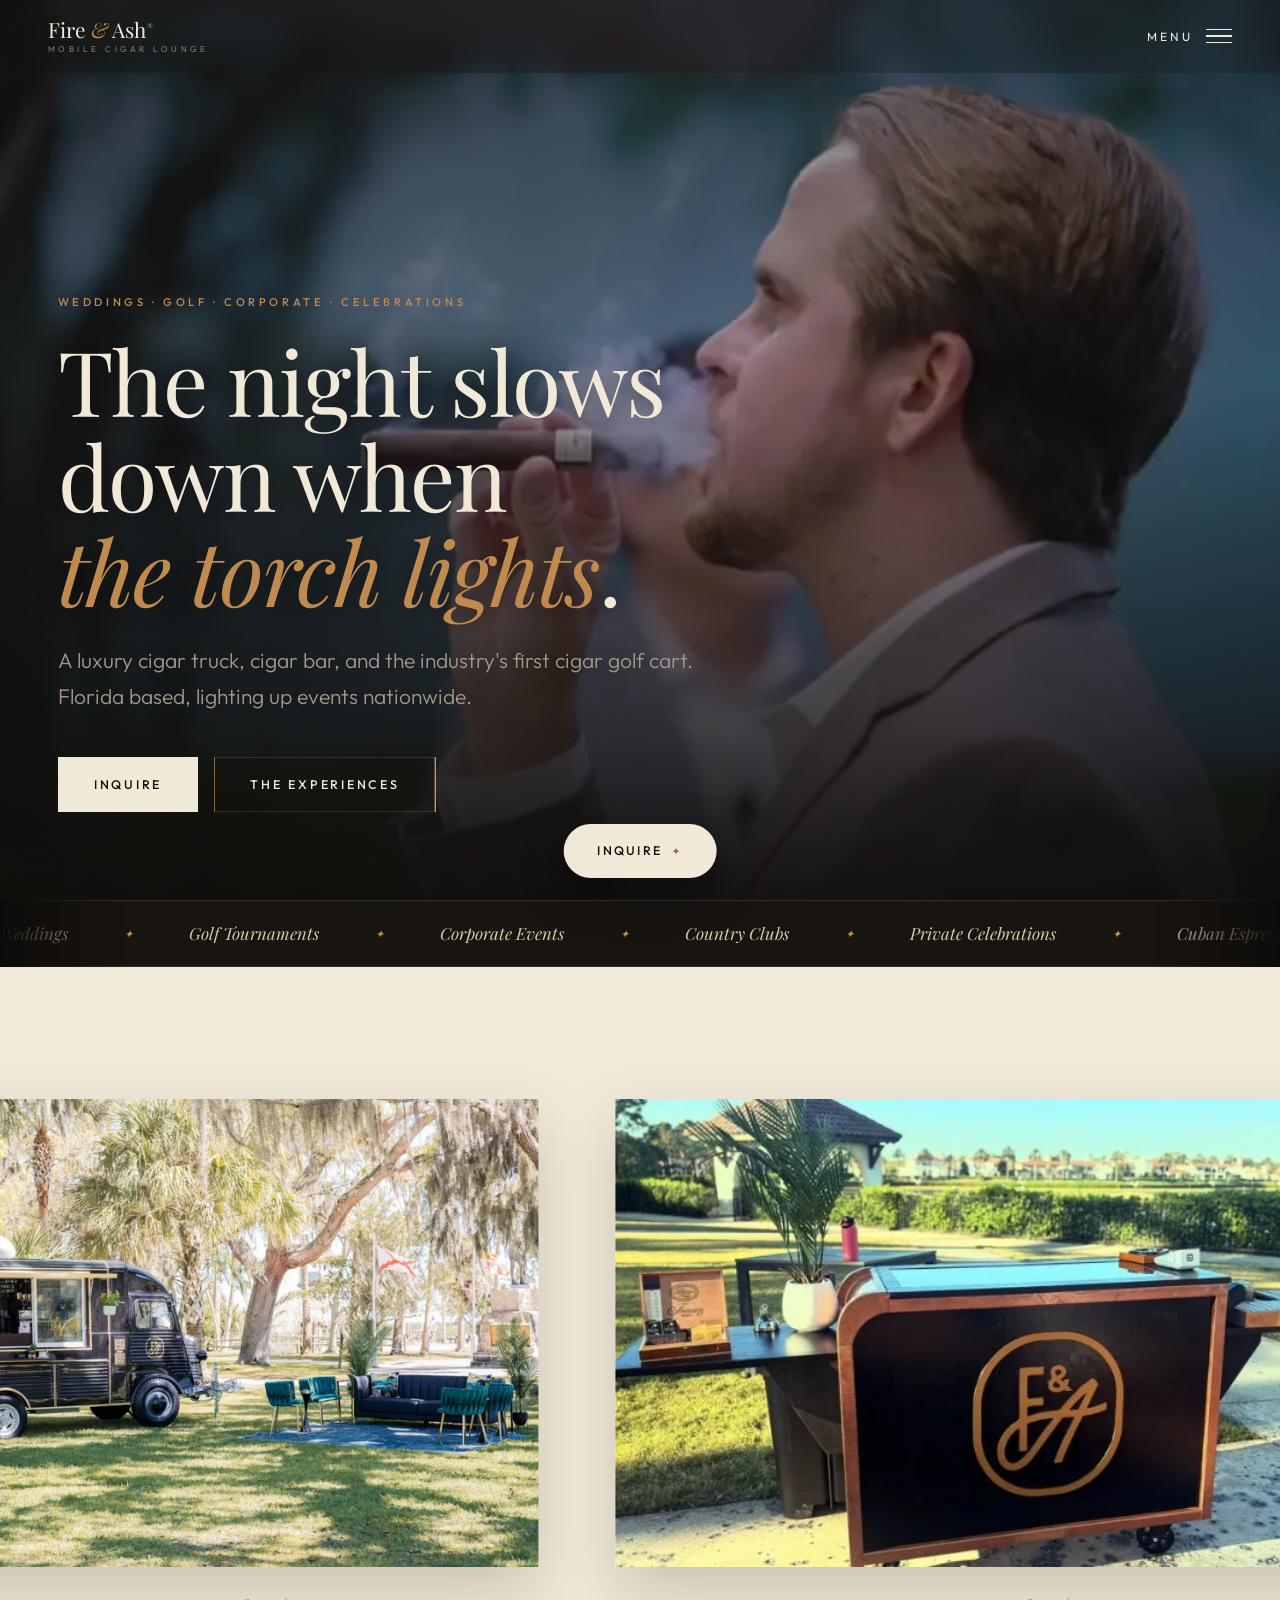
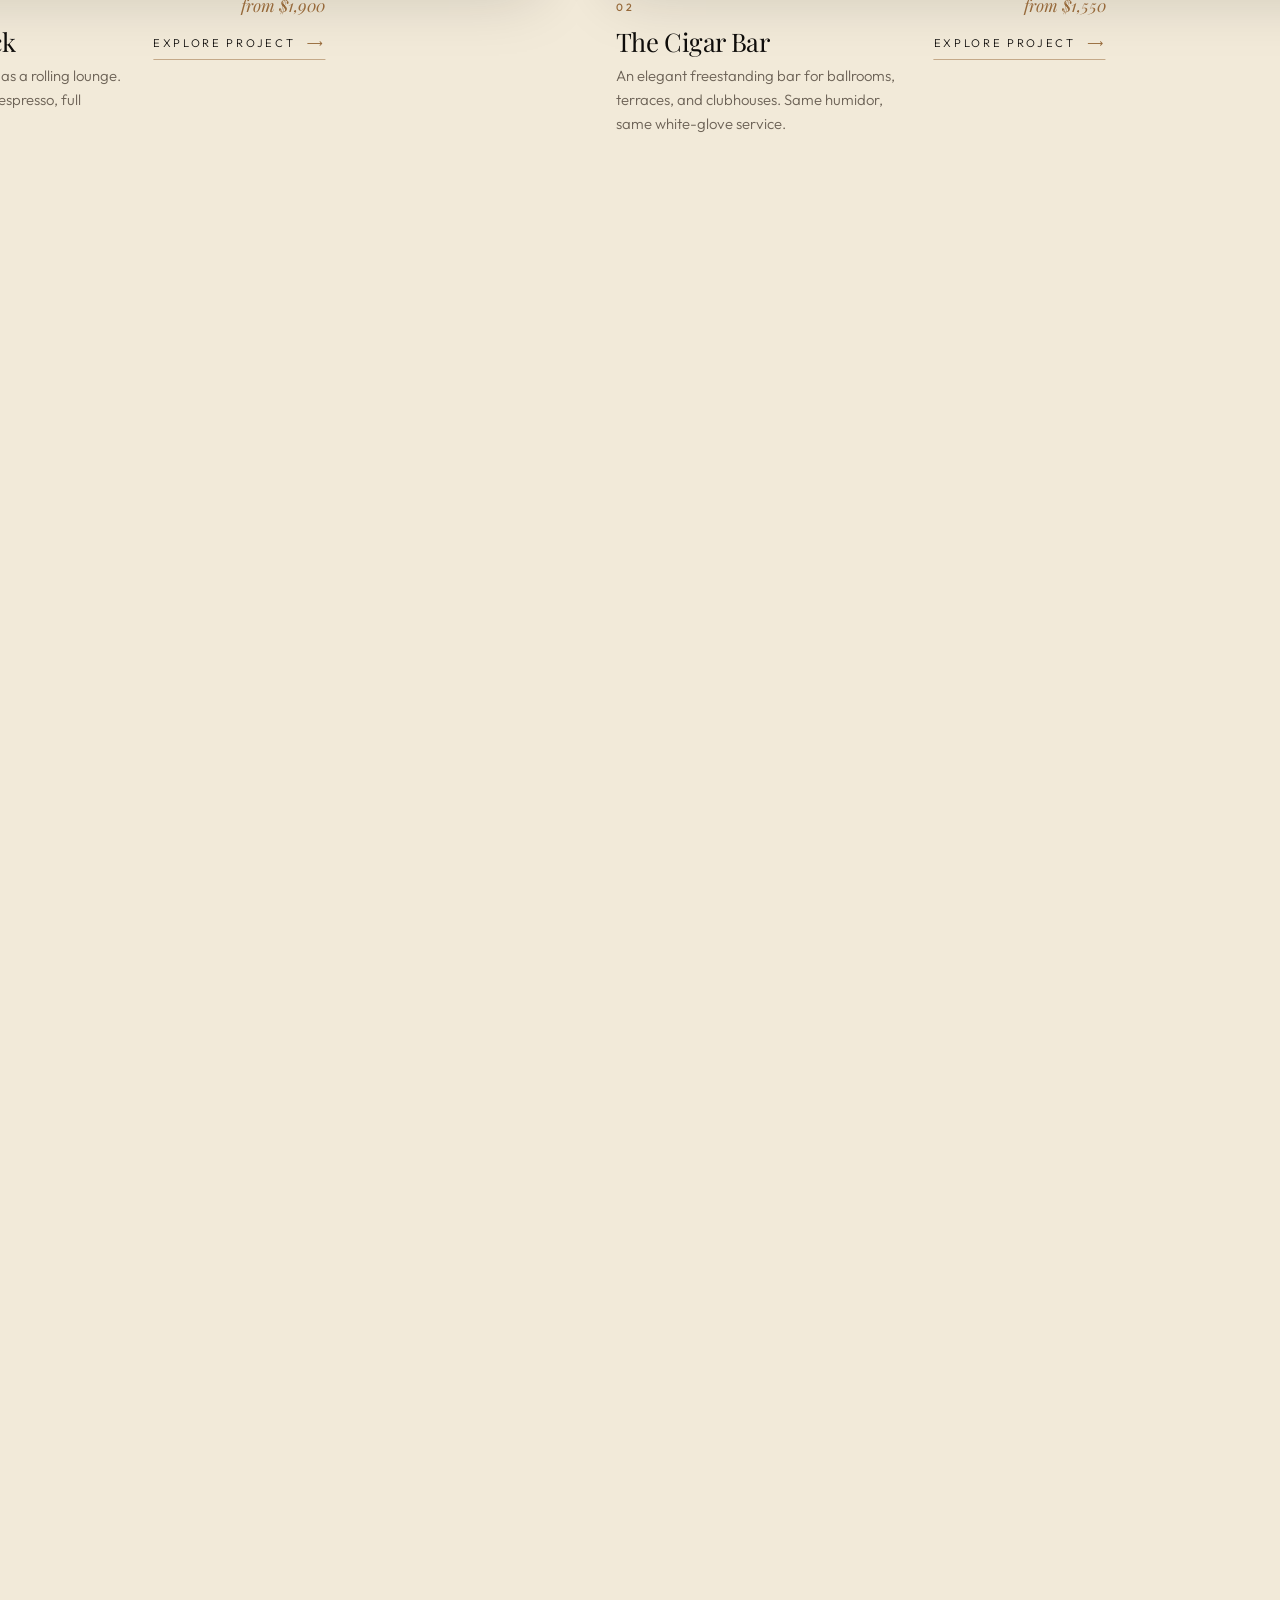
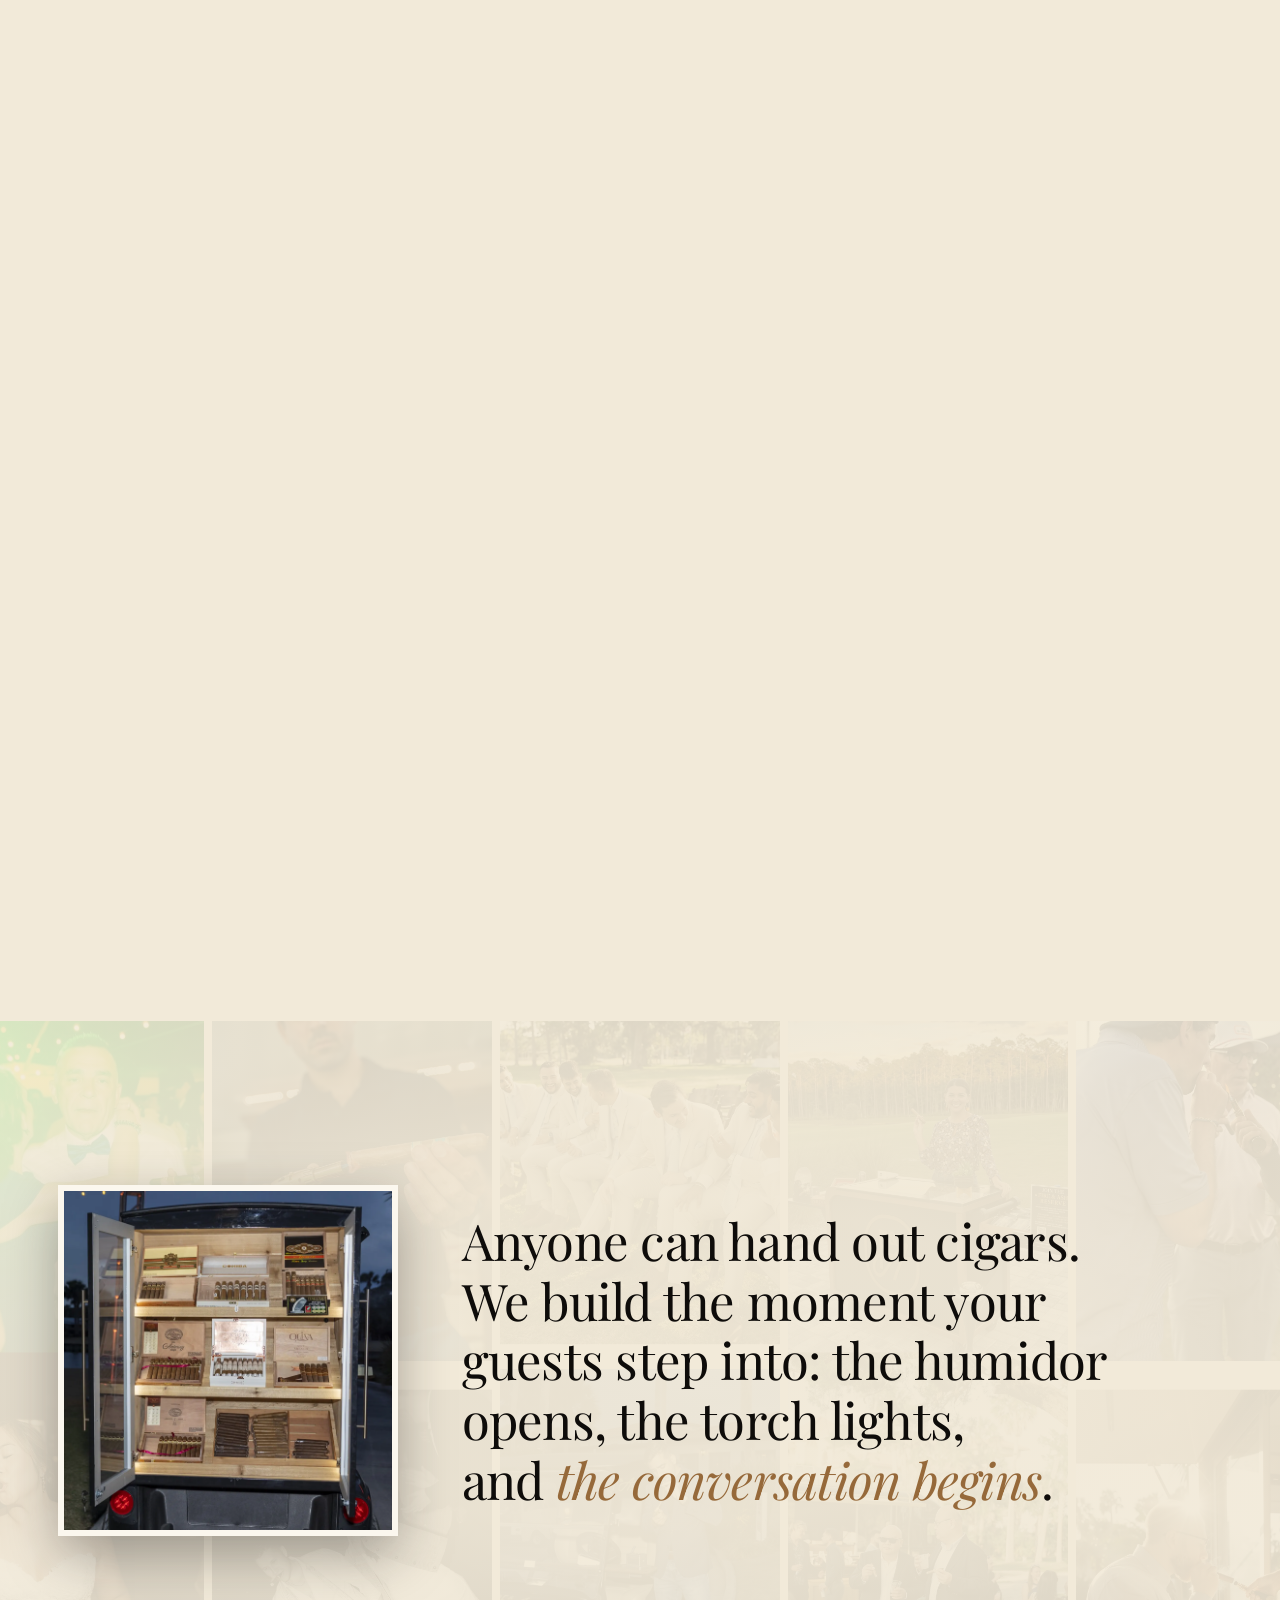
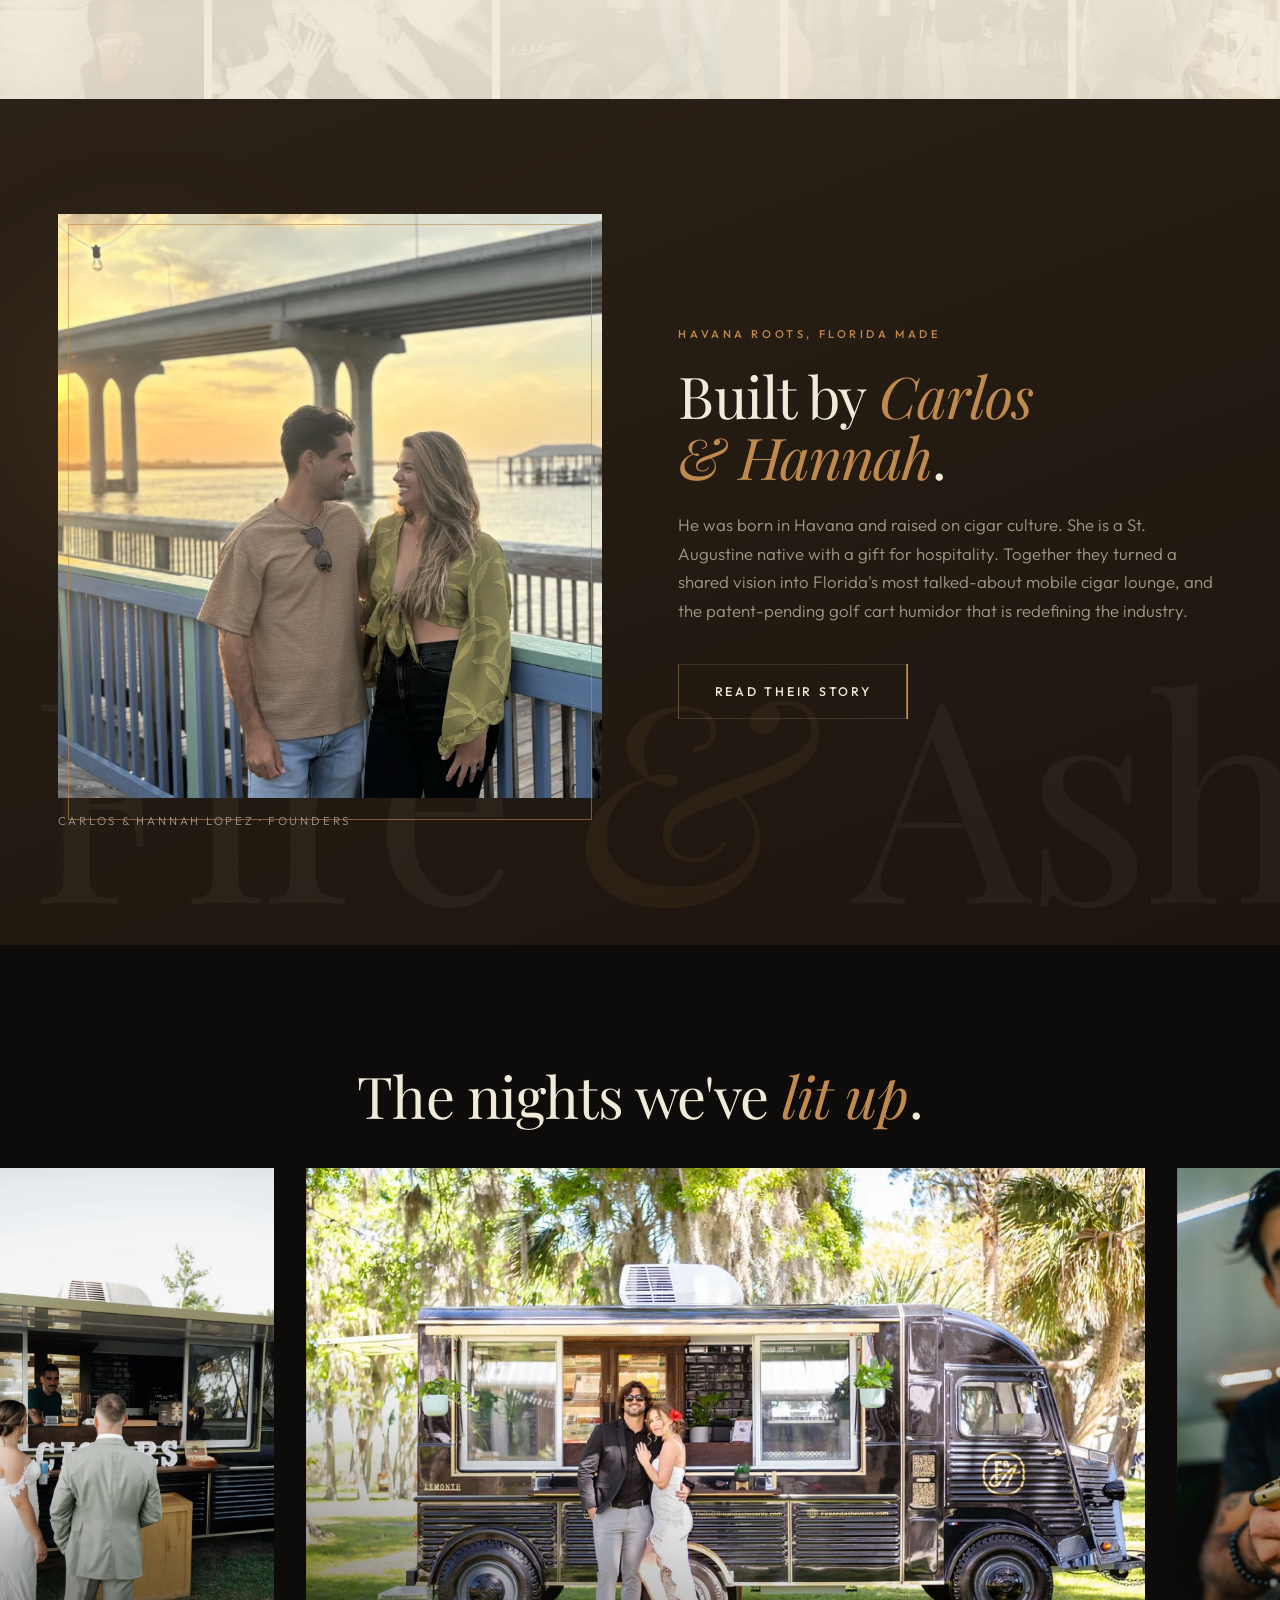
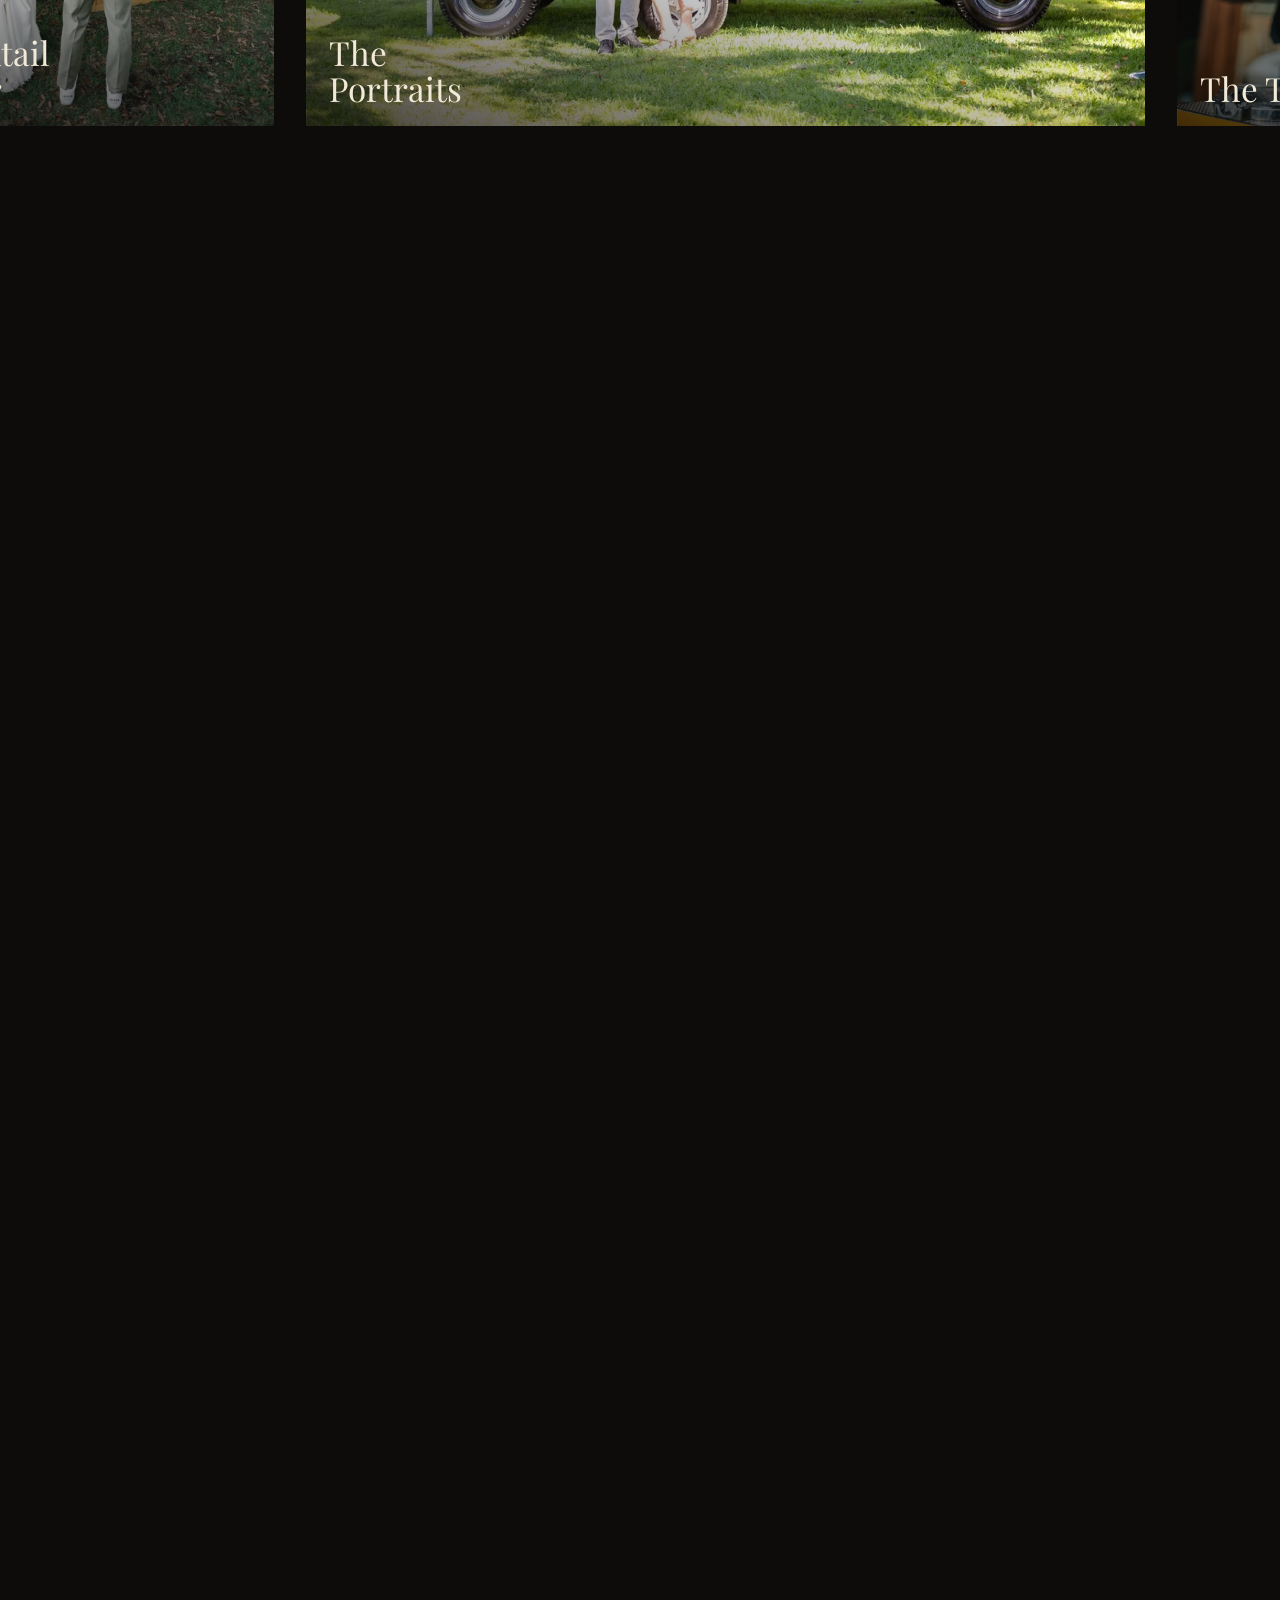
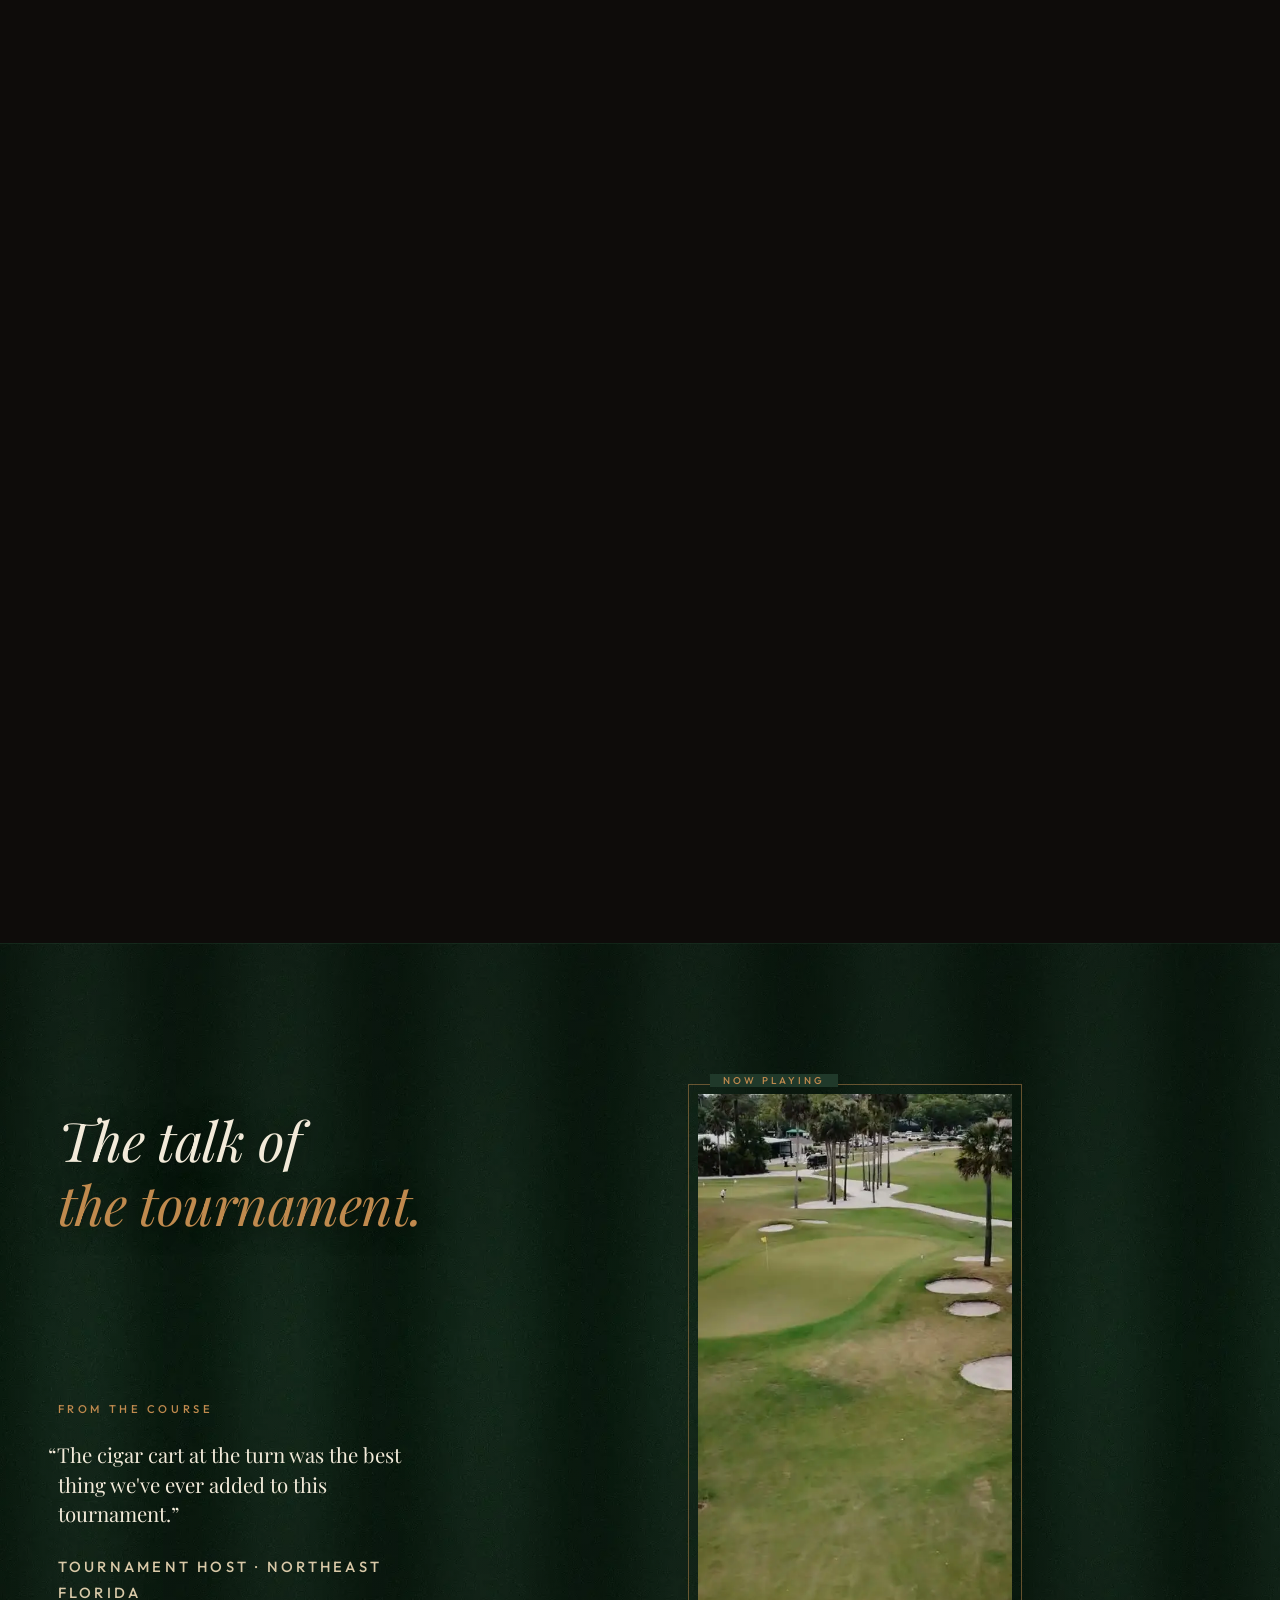
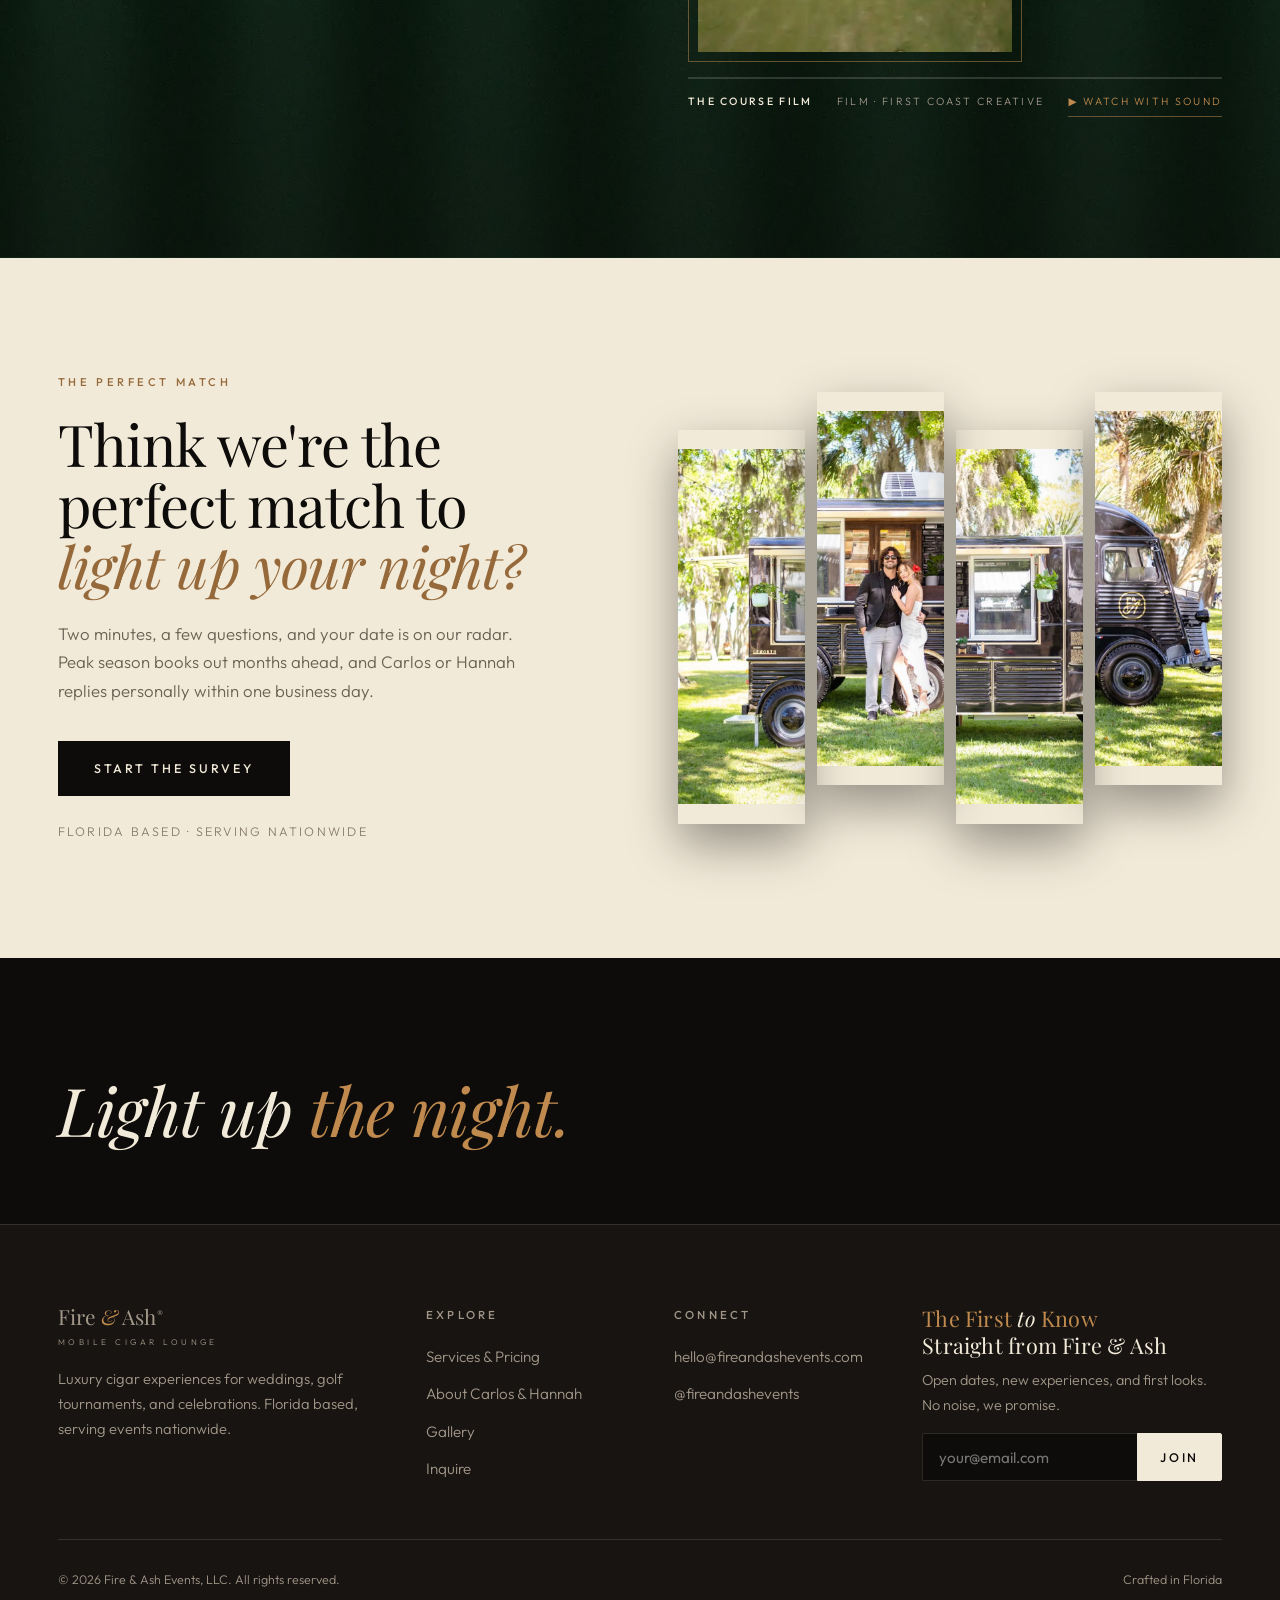
==== commit 13431659: "Gallery reel stage: bare video only — no frame, tag, or gradient; lock 9:16 shape Co-Authored-By: Cl" ====
--- a/index.html
+++ b/index.html
@@ -22,7 +22,7 @@
 <link rel="preconnect" href="https://fonts.googleapis.com">
 <link rel="preconnect" href="https://fonts.gstatic.com" crossorigin>
 <link href="https://fonts.googleapis.com/css2?family=Playfair+Display:ital,wght@0,400..700;1,400..700&family=Outfit:wght@300;400;500&display=swap" rel="stylesheet">
-<link rel="stylesheet" href="/assets/css/style.css?v=23">
+<link rel="stylesheet" href="/assets/css/style.css?v=24">
 <script type="application/ld+json">
 {
   "@context": "https://schema.org",
@@ -359,6 +359,6 @@
   <a href="/inquire">Inquire</a>
 </nav>
 
-<script src="/assets/js/main.js?v=23" defer></script>
+<script src="/assets/js/main.js?v=24" defer></script>
 </body>
 </html>
--- a/assets/css/style.css
+++ b/assets/css/style.css
@@ -888,9 +888,11 @@
   position:absolute;left:50%;top:50%;margin:0;
   transform-style:preserve-3d;backface-visibility:hidden;
   will-change:transform,opacity,filter;
-  border:1px solid rgba(242,234,217,.2);
-}
-.vstage .vtile video{height:min(50vh,480px);width:auto;pointer-events:none;background:var(--char)}
+  border:none;
+}
+.vstage .vtile::after{display:none}
+.vstage .vtile .vtile-tag{display:none}
+.vstage .vtile video{height:min(50vh,480px);width:auto;aspect-ratio:9/16;object-fit:cover;pointer-events:none;background:var(--char)}
 .vstage .vtile.wide video{height:min(44vh,420px)}
 .vstage .vtile.off{display:none}
 @media(max-width:700px){
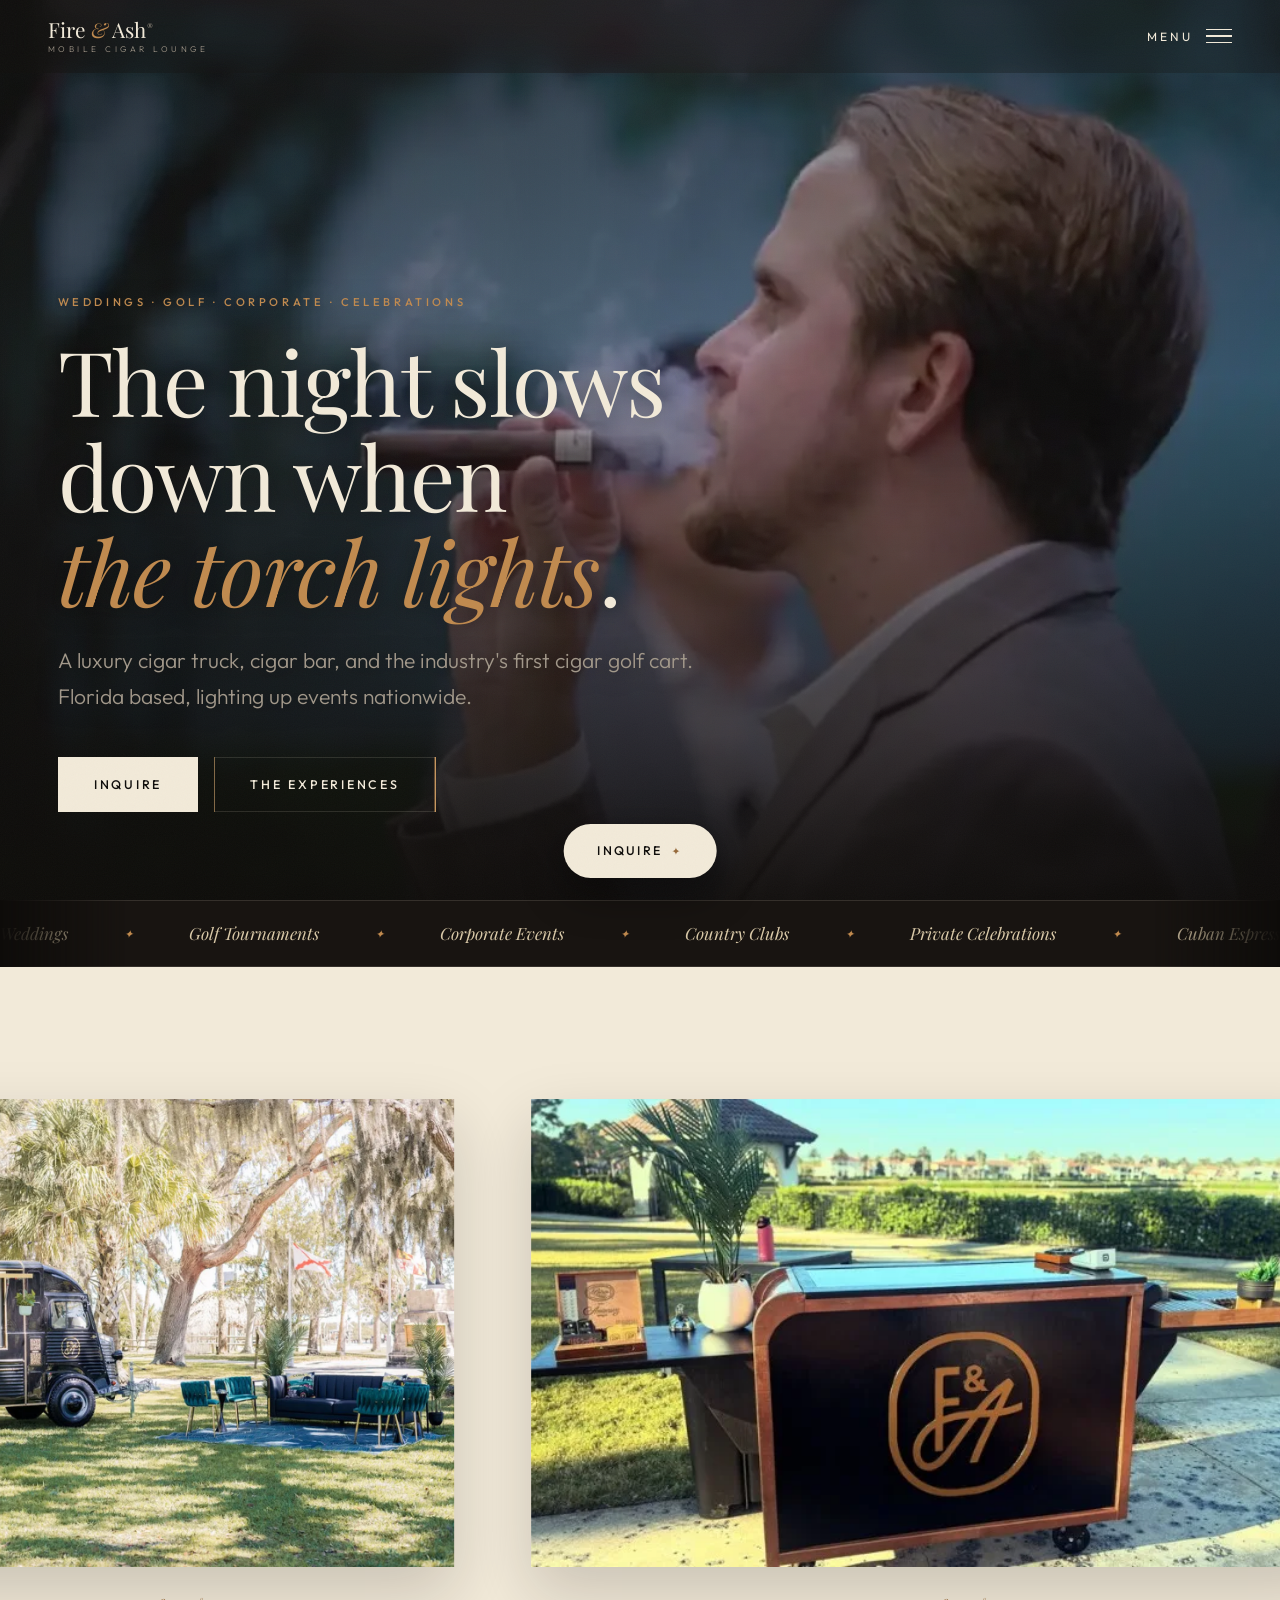
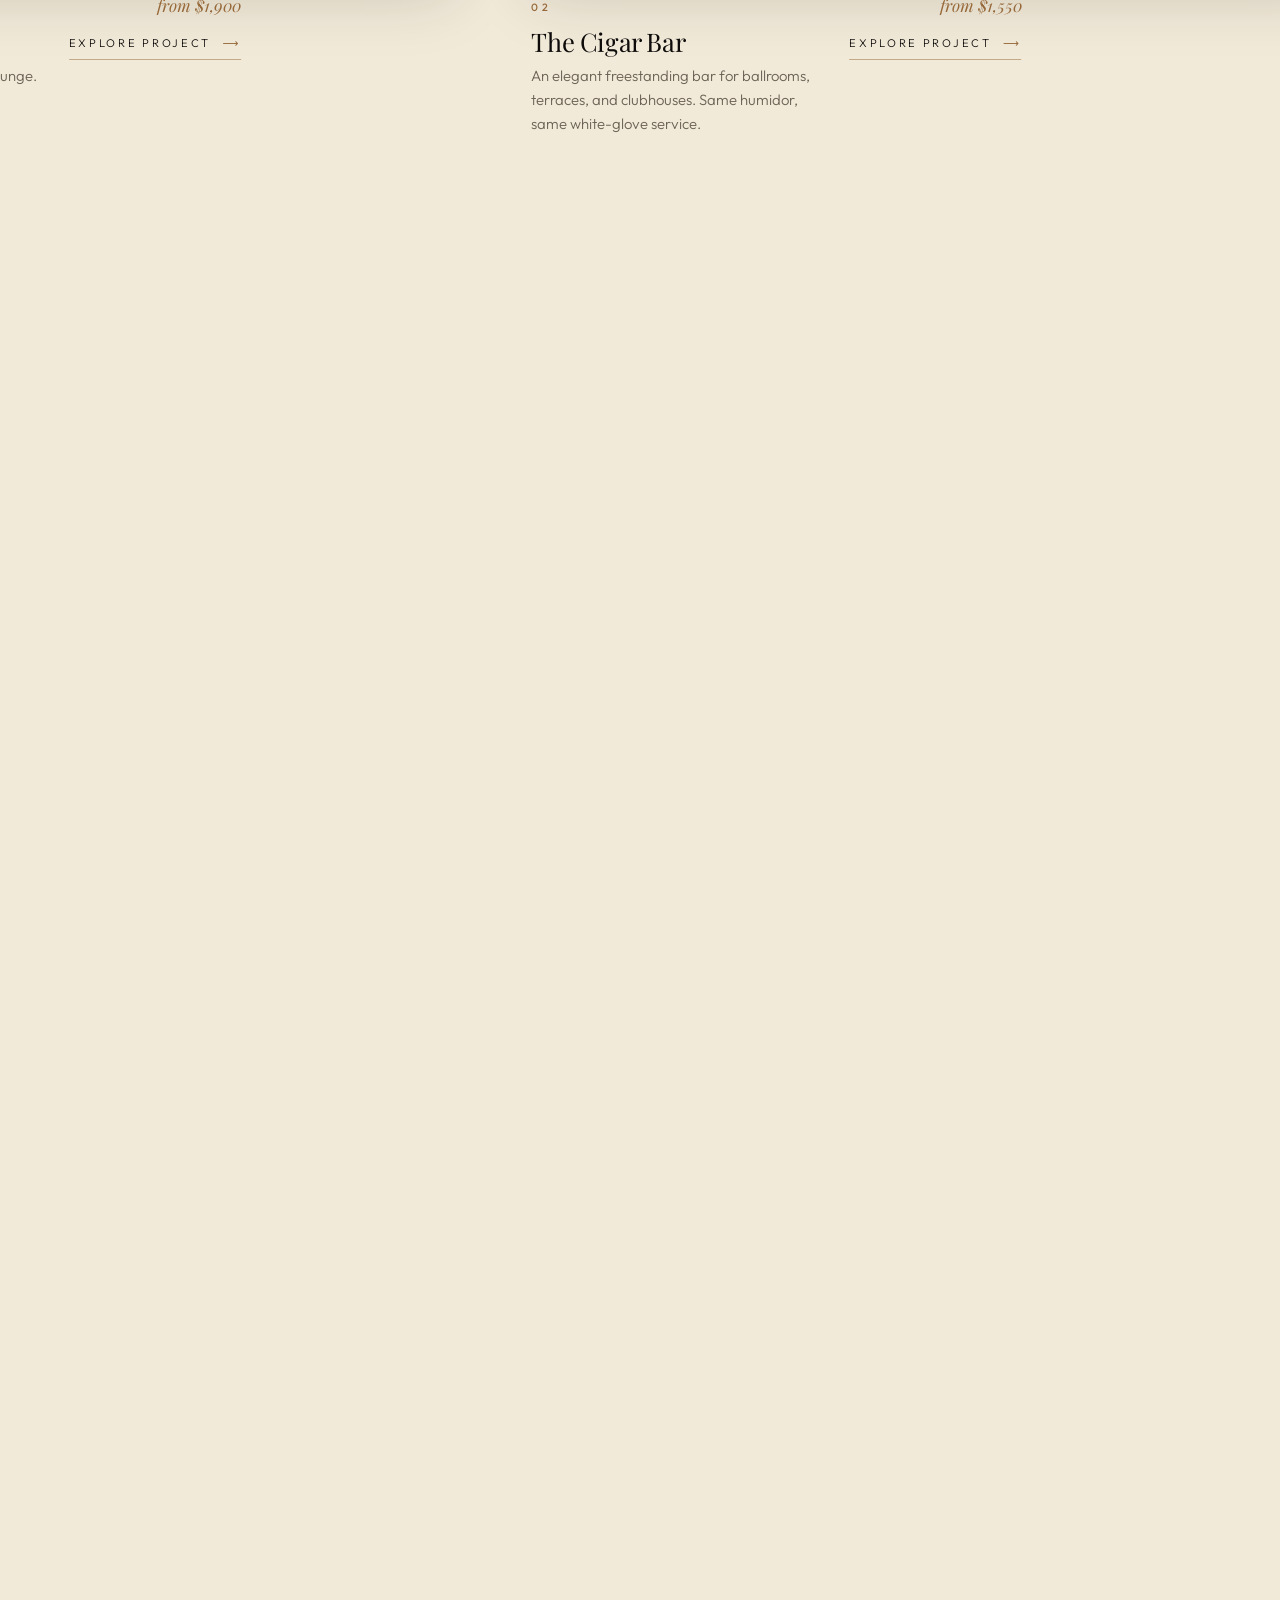
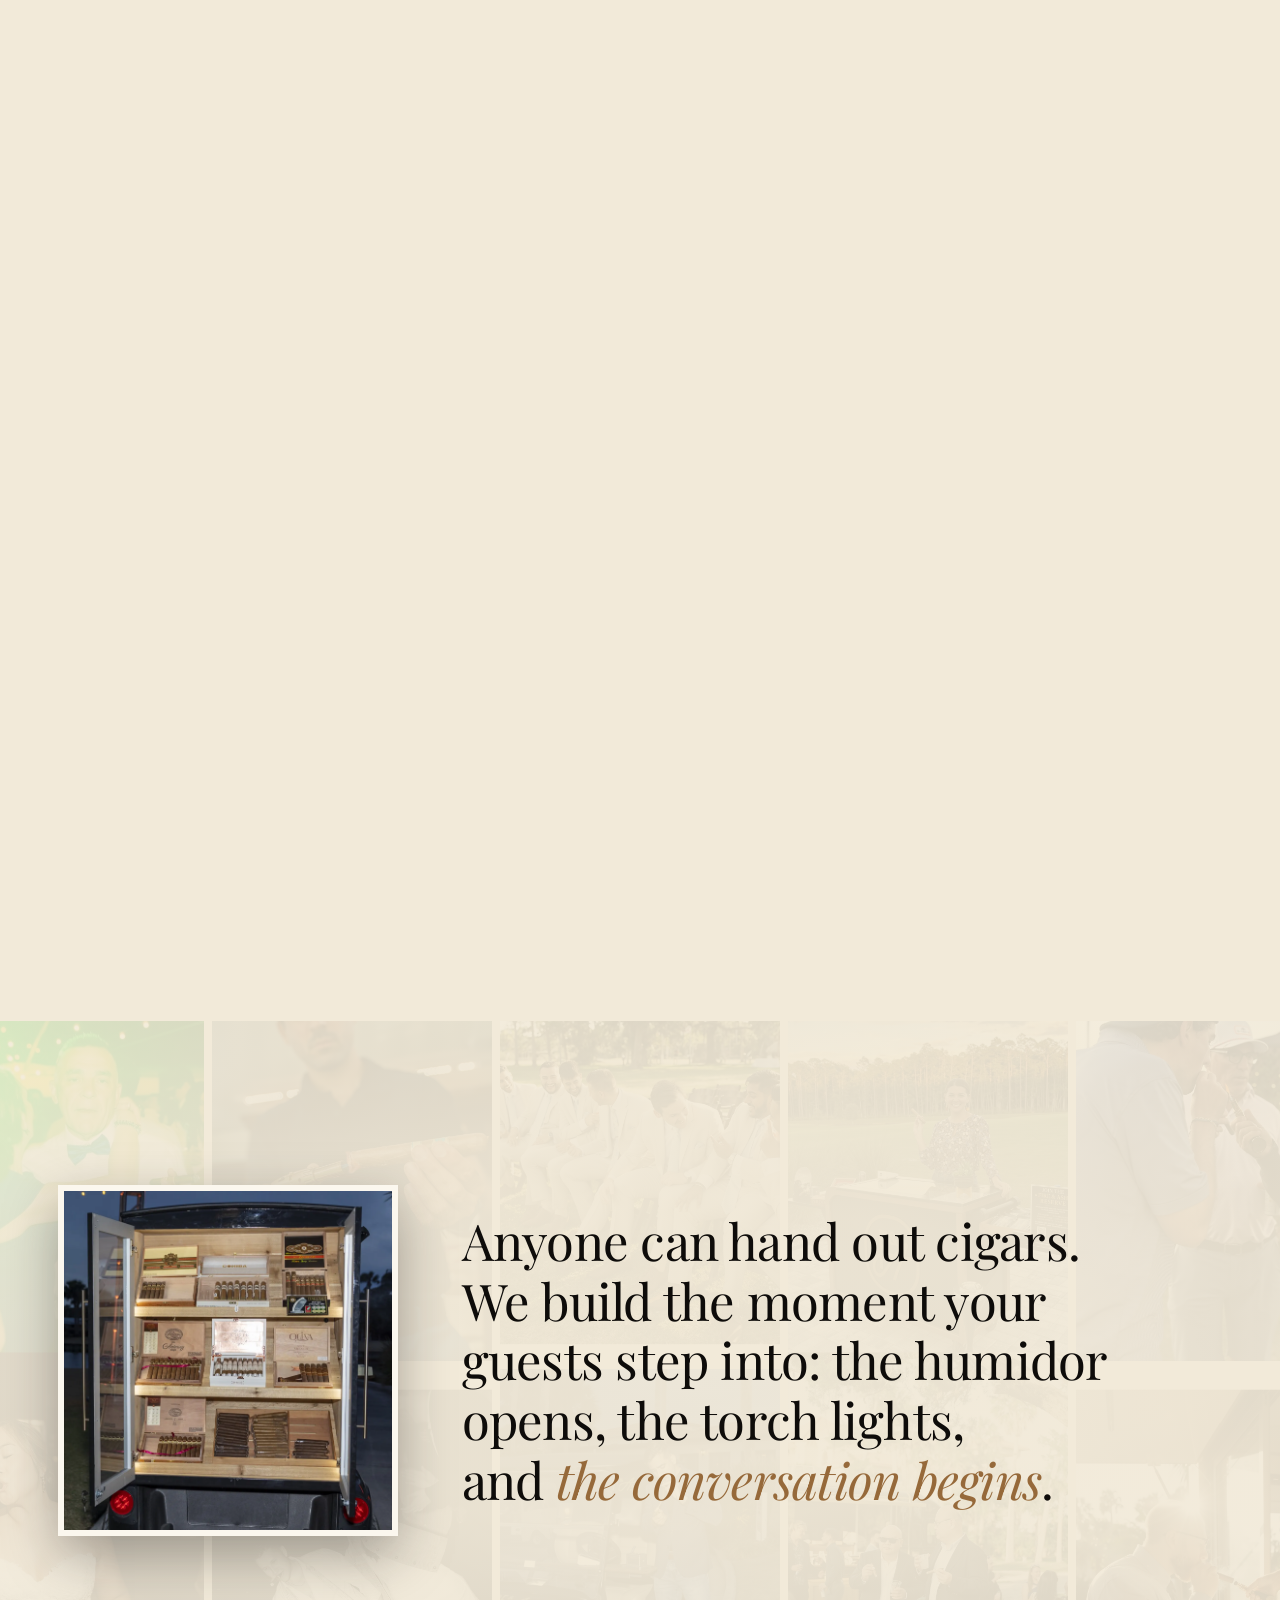
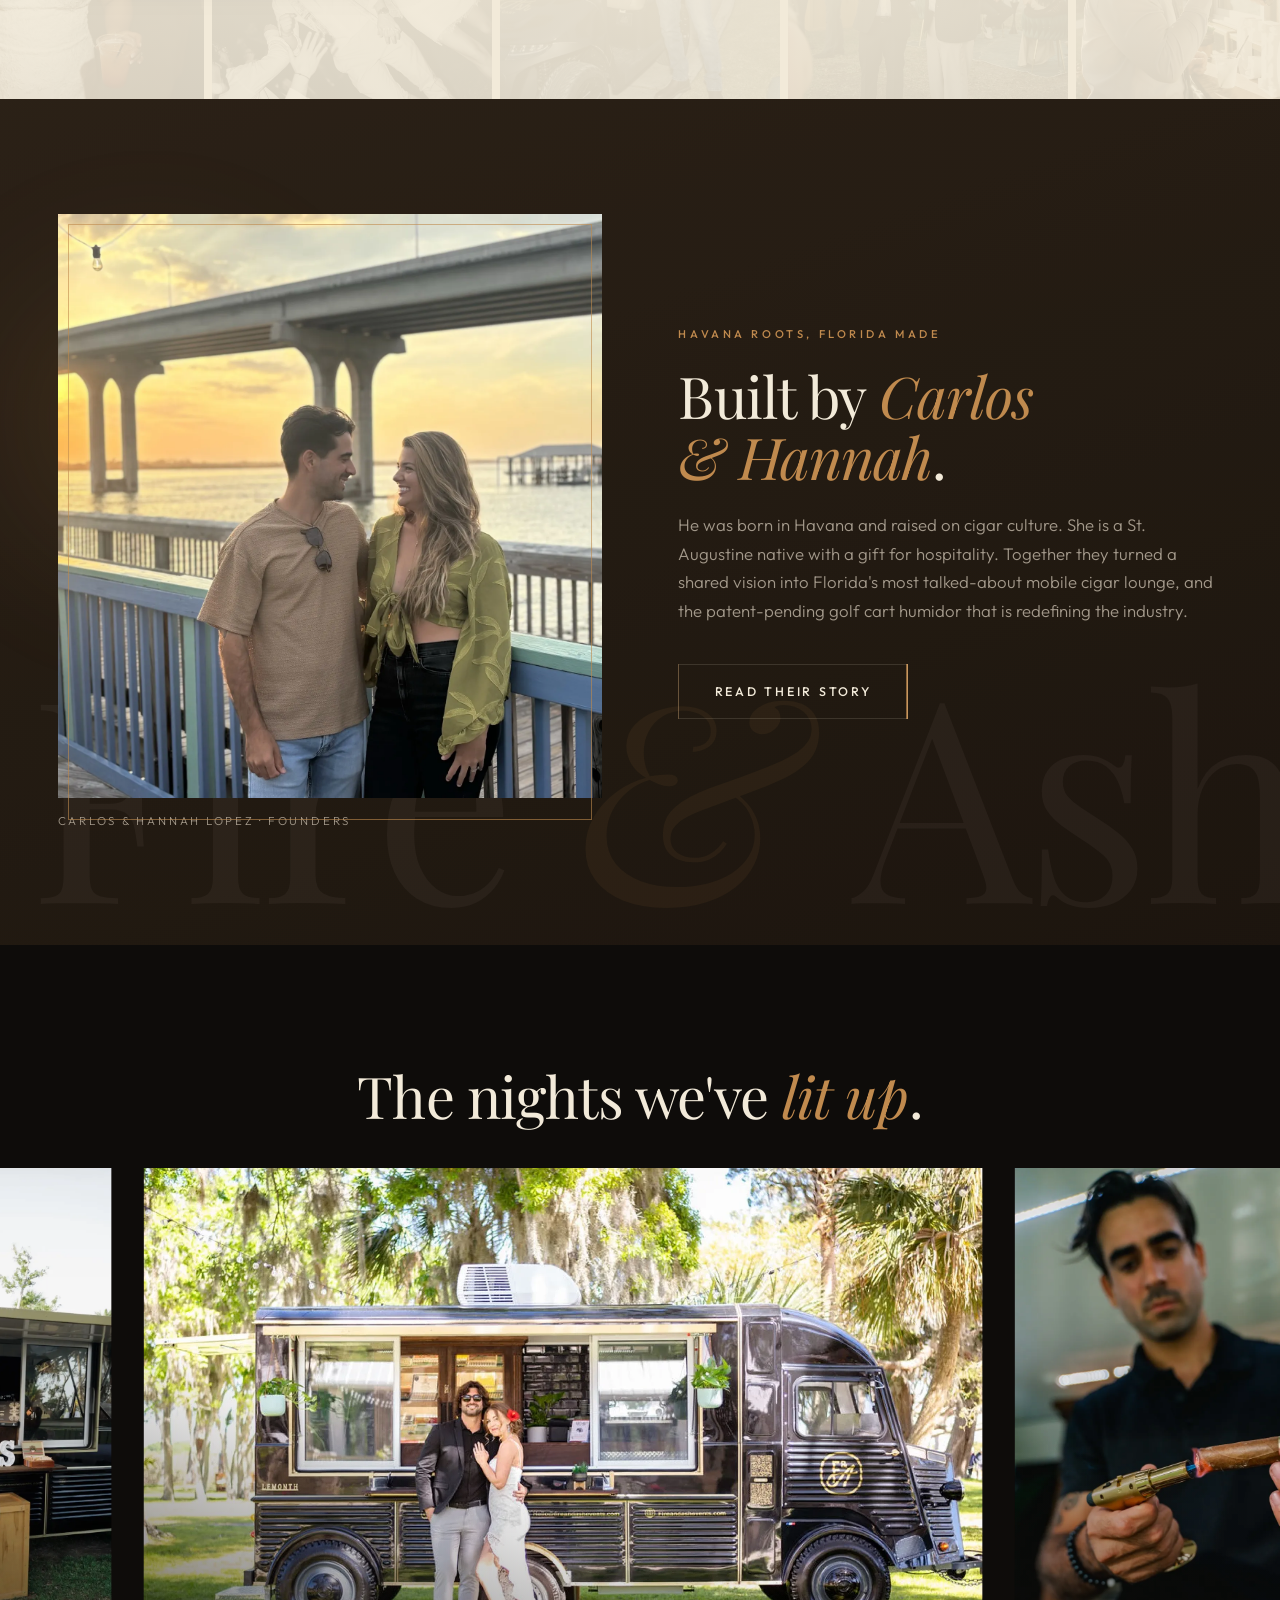
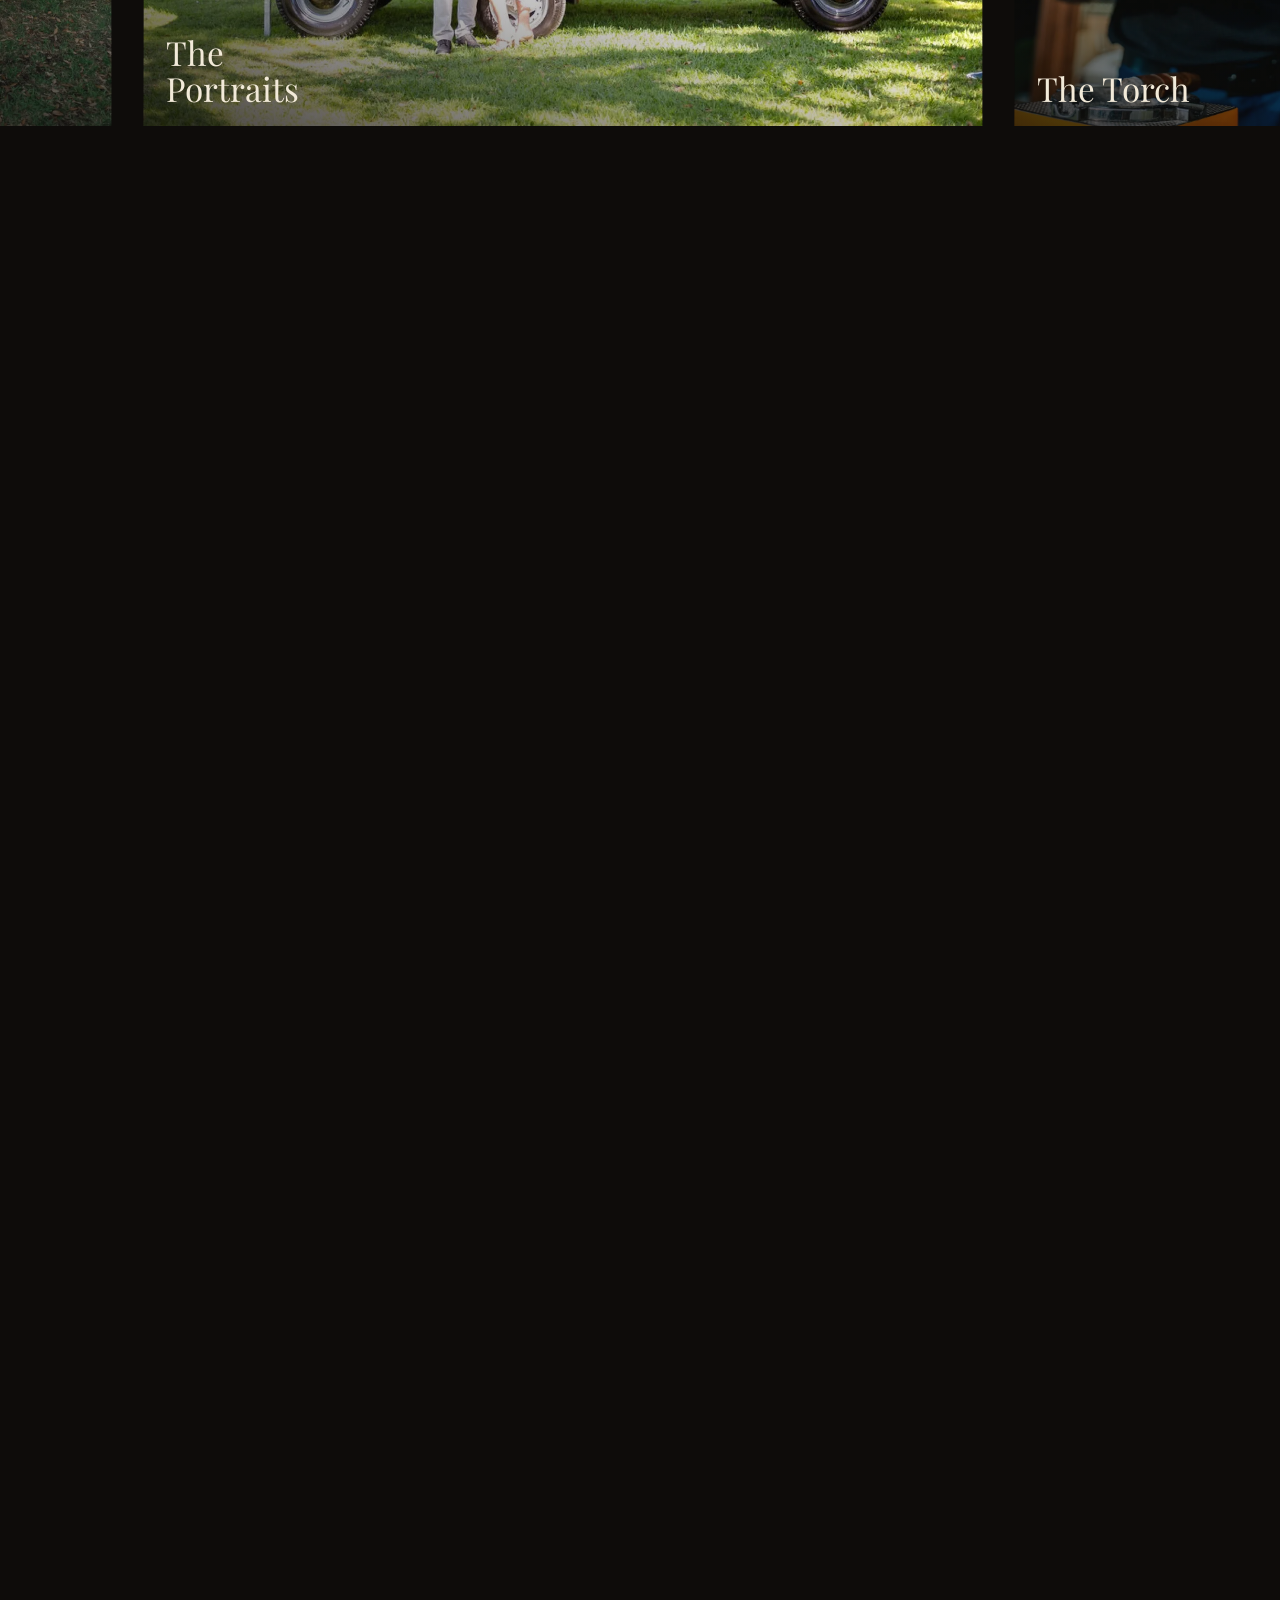
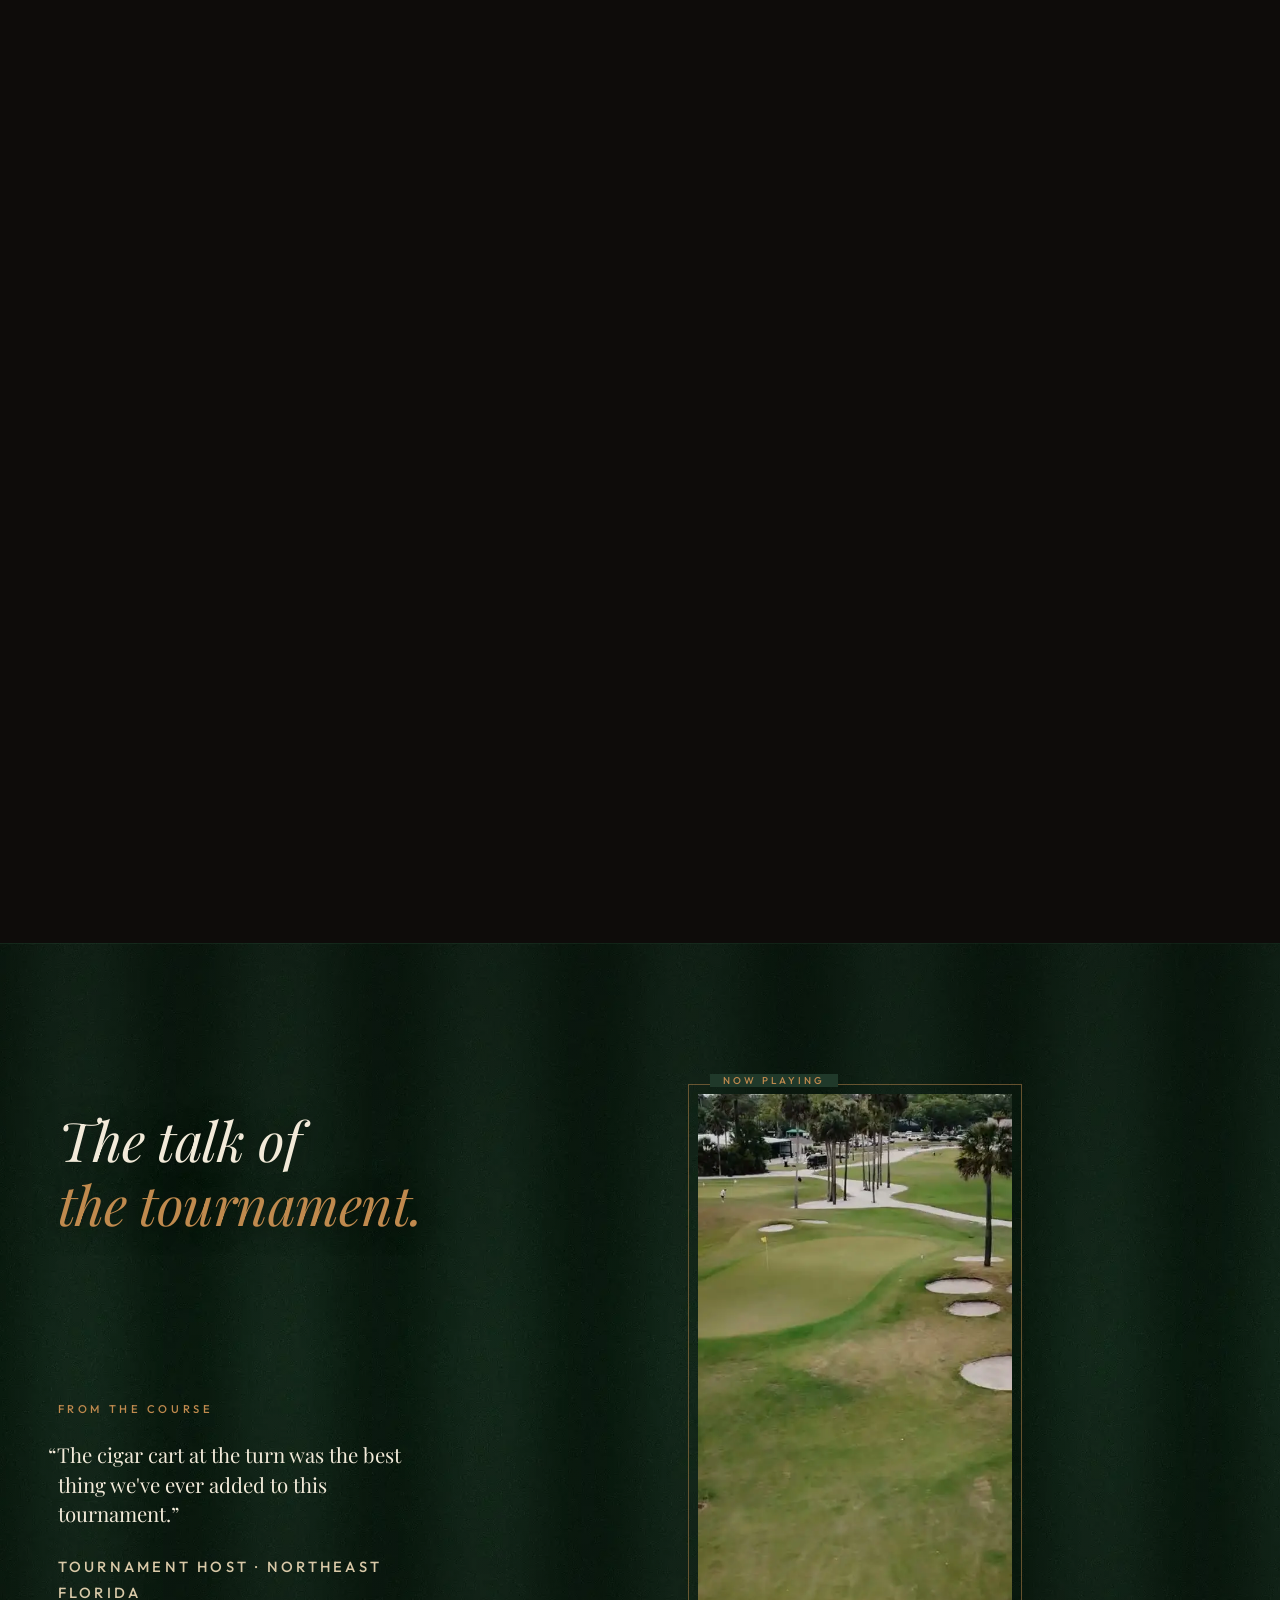
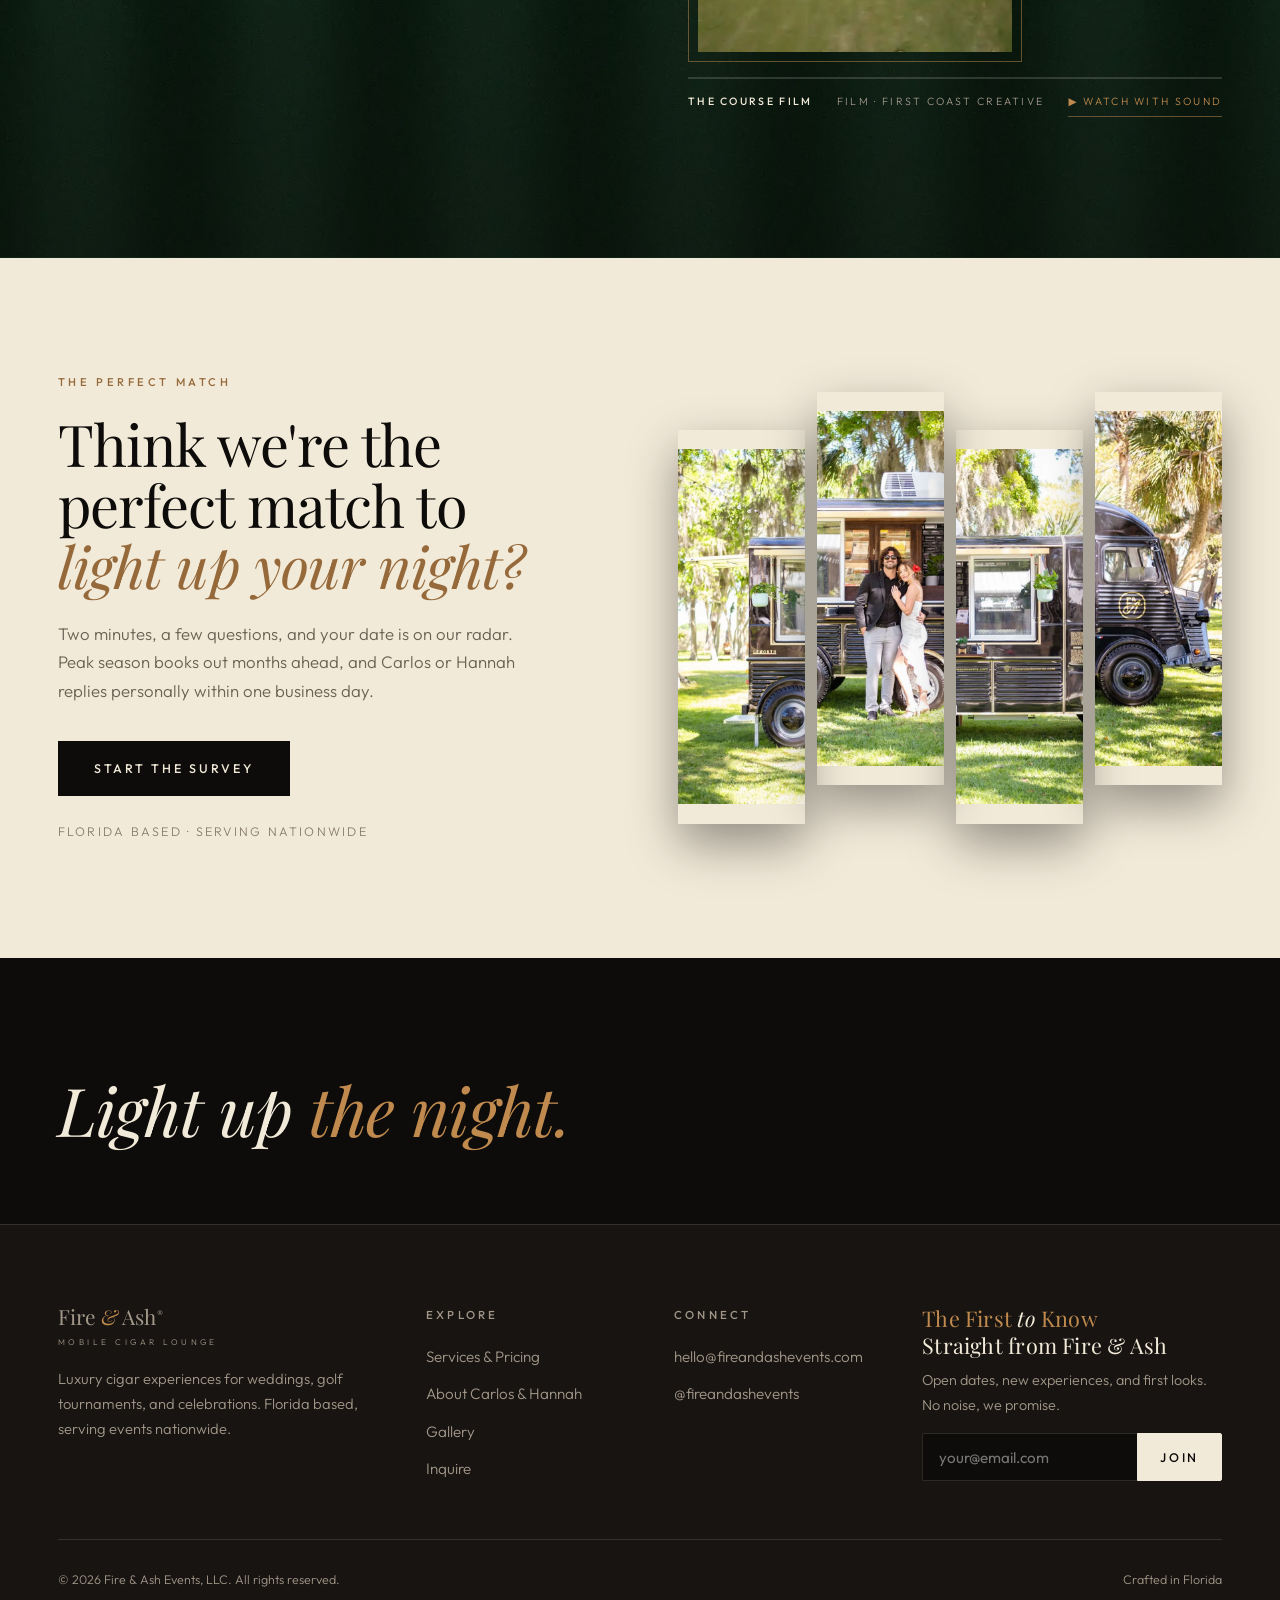
==== commit d20abb8c: "Gallery films: drop the middle stage — featured film + reel thumbnails only Co-Authored-By: Claude F" ====
--- a/index.html
+++ b/index.html
@@ -22,7 +22,7 @@
 <link rel="preconnect" href="https://fonts.googleapis.com">
 <link rel="preconnect" href="https://fonts.gstatic.com" crossorigin>
 <link href="https://fonts.googleapis.com/css2?family=Playfair+Display:ital,wght@0,400..700;1,400..700&family=Outfit:wght@300;400;500&display=swap" rel="stylesheet">
-<link rel="stylesheet" href="/assets/css/style.css?v=24">
+<link rel="stylesheet" href="/assets/css/style.css?v=25">
 <script type="application/ld+json">
 {
   "@context": "https://schema.org",
@@ -359,6 +359,6 @@
   <a href="/inquire">Inquire</a>
 </nav>
 
-<script src="/assets/js/main.js?v=24" defer></script>
+<script src="/assets/js/main.js?v=25" defer></script>
 </body>
 </html>
--- a/assets/css/style.css
+++ b/assets/css/style.css
@@ -879,11 +879,8 @@
 }
 
 /* ═══ curved film carousel: one at a time ═══ */
-.vstage{cursor:grab;overflow:hidden}
-.vstage.dragging{cursor:grabbing}
-.vstage-scene{
-  position:relative;height:min(56vh,540px);margin:1rem 0 0;
-}
+.vstage{overflow:hidden}
+.vstage-scene{display:none}
 .vstage .vtile{
   position:absolute;left:50%;top:50%;margin:0;
   transform-style:preserve-3d;backface-visibility:hidden;
@@ -1007,3 +1004,10 @@
   .drift .up{transform:translateY(-.8rem)}
   .drift .dn{transform:translateY(.8rem)}
 }
+
+/* films row: reel posters under the featured film */
+.vthumbs.films-row{margin:0 auto 1rem;gap:.9rem}
+.vthumbs.films-row .vthumb{opacity:.8}
+.vthumbs.films-row .vthumb:hover{opacity:1;border-color:var(--copper)}
+.vthumbs.films-row .vthumb img{height:120px}
+@media(max-width:700px){.vthumbs.films-row .vthumb img{height:84px}}
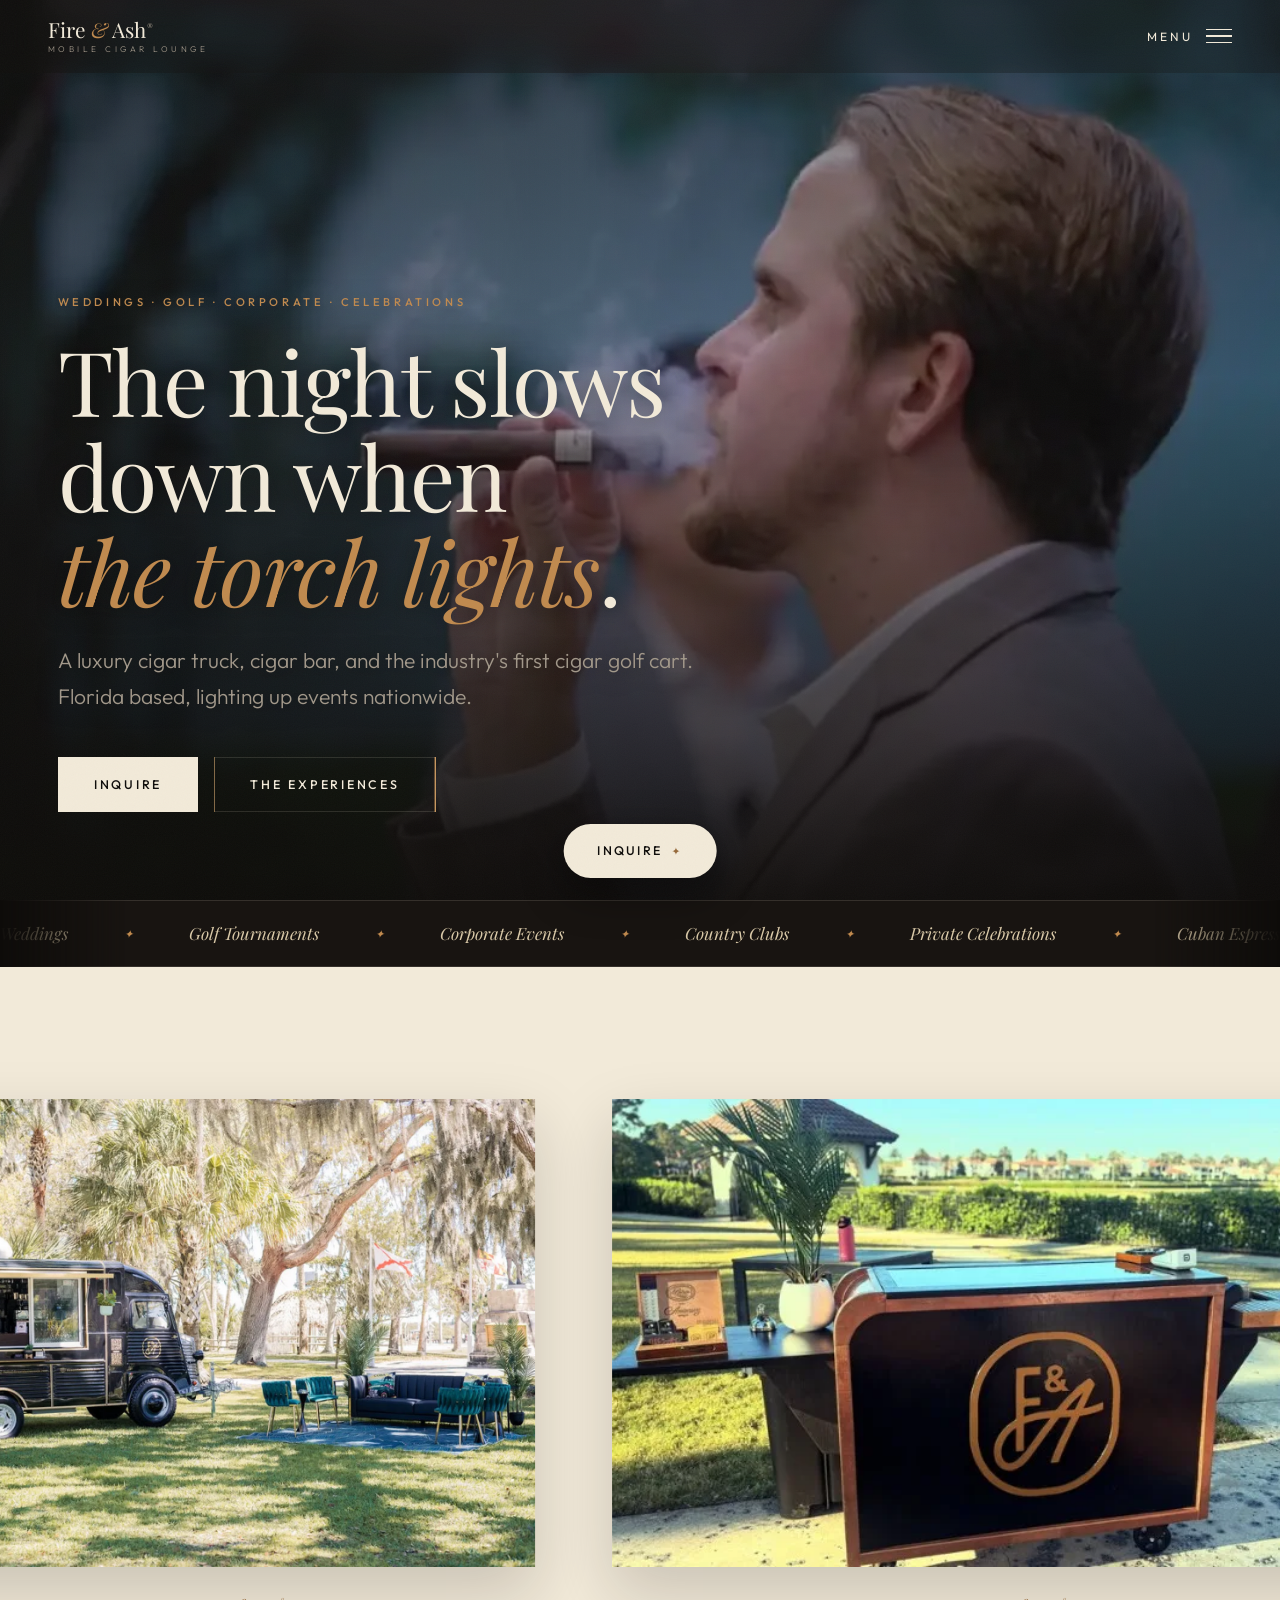
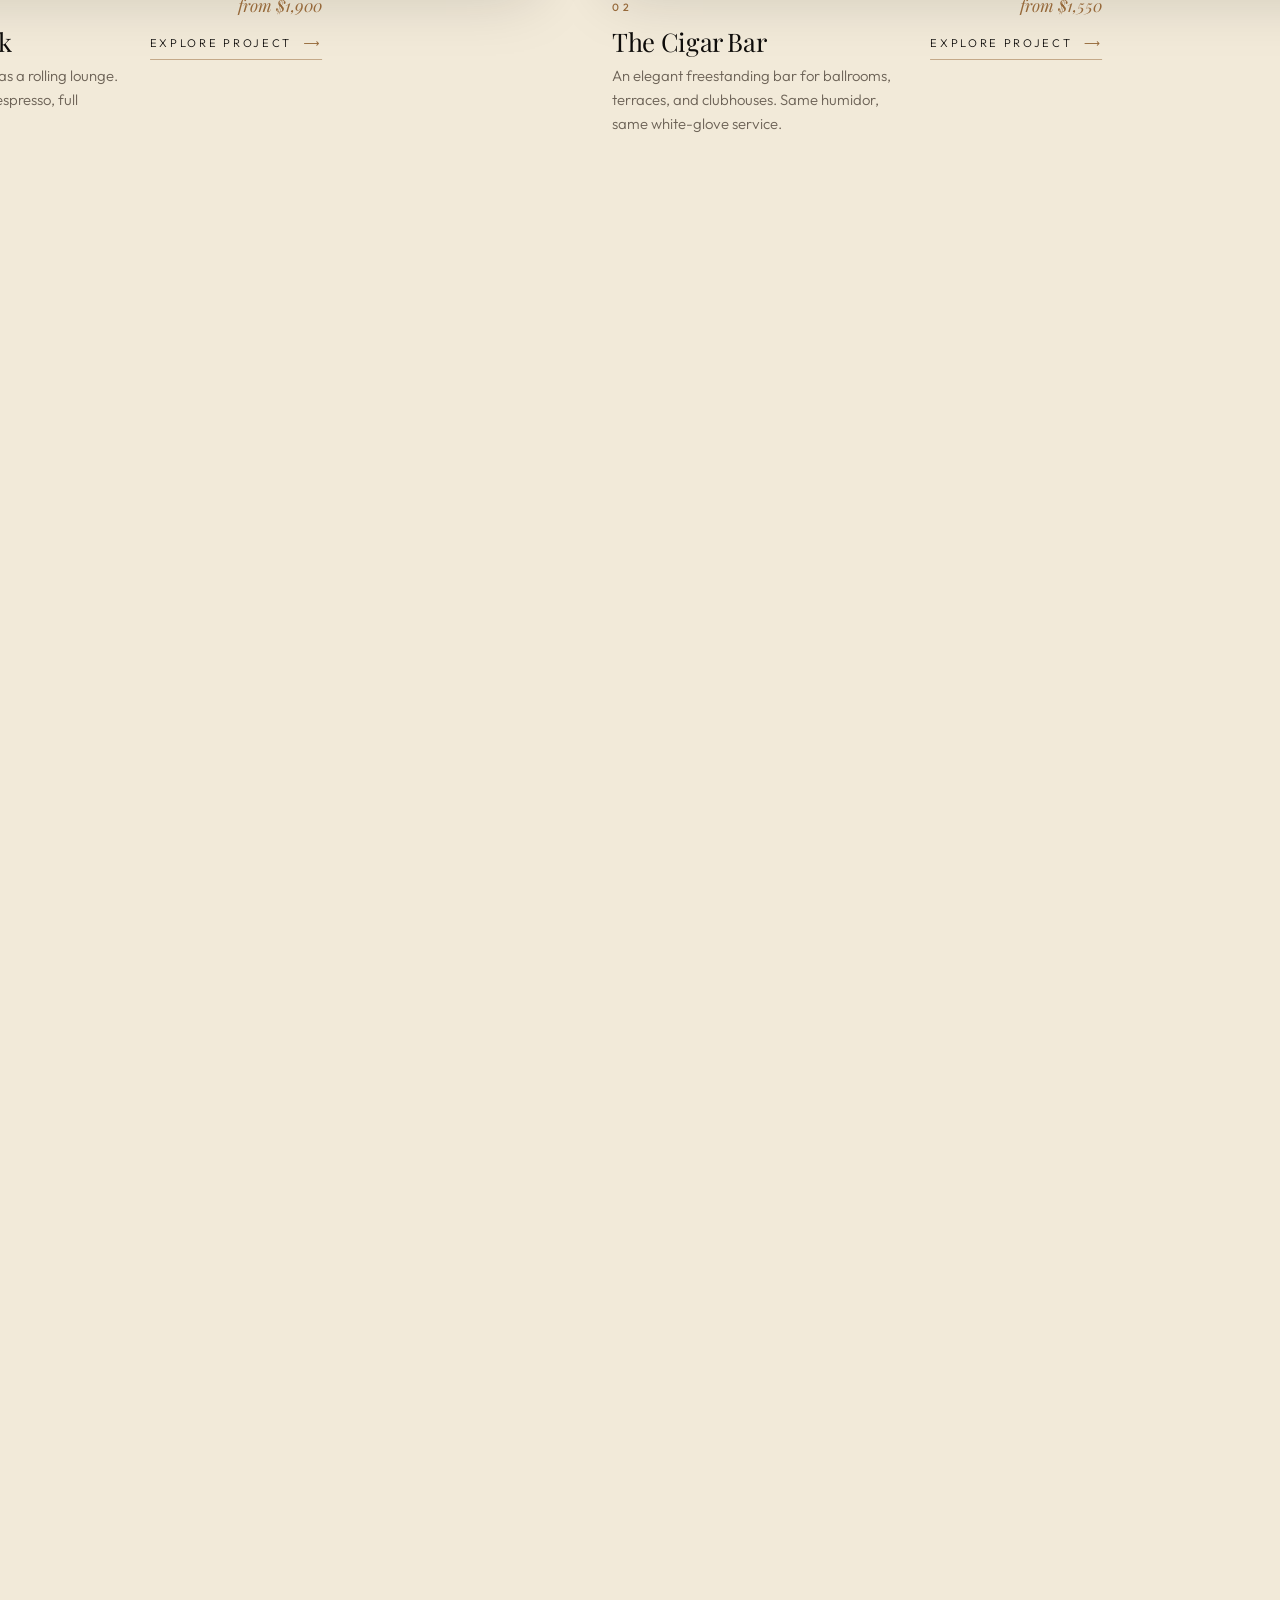
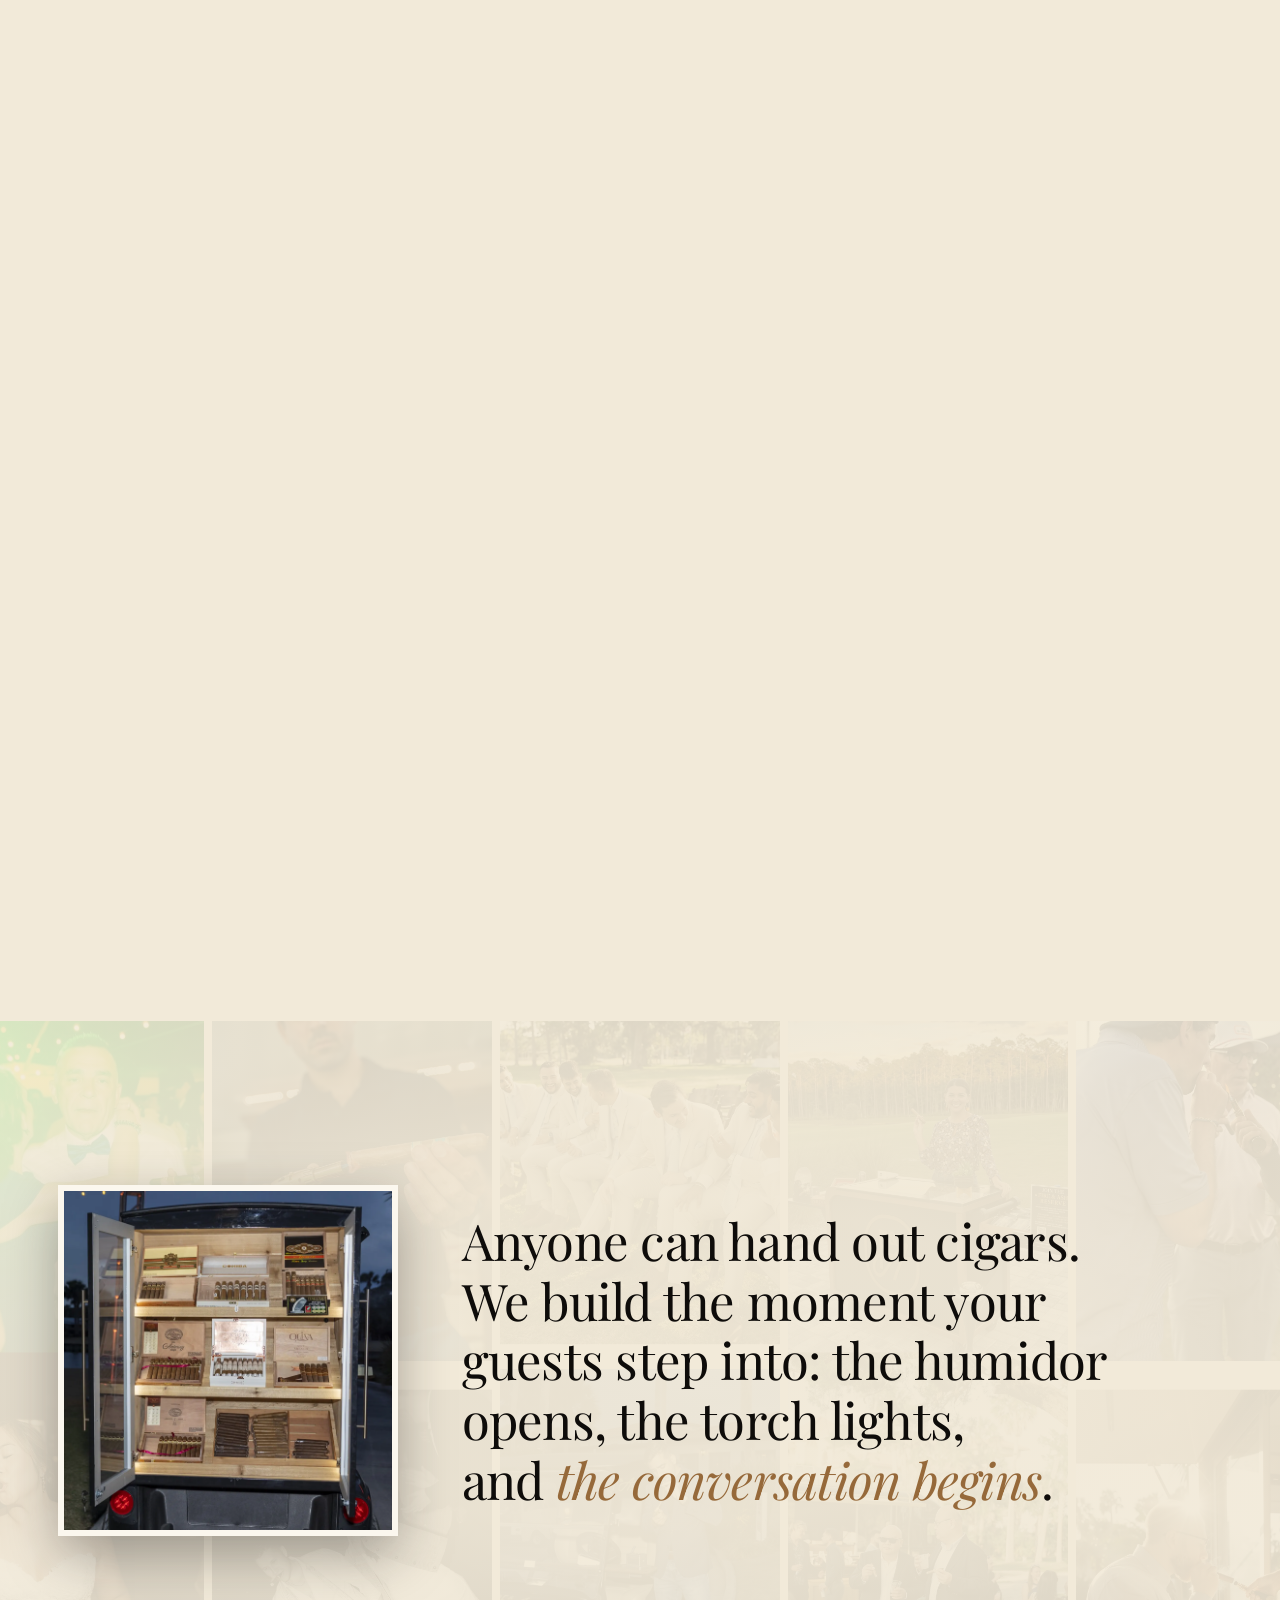
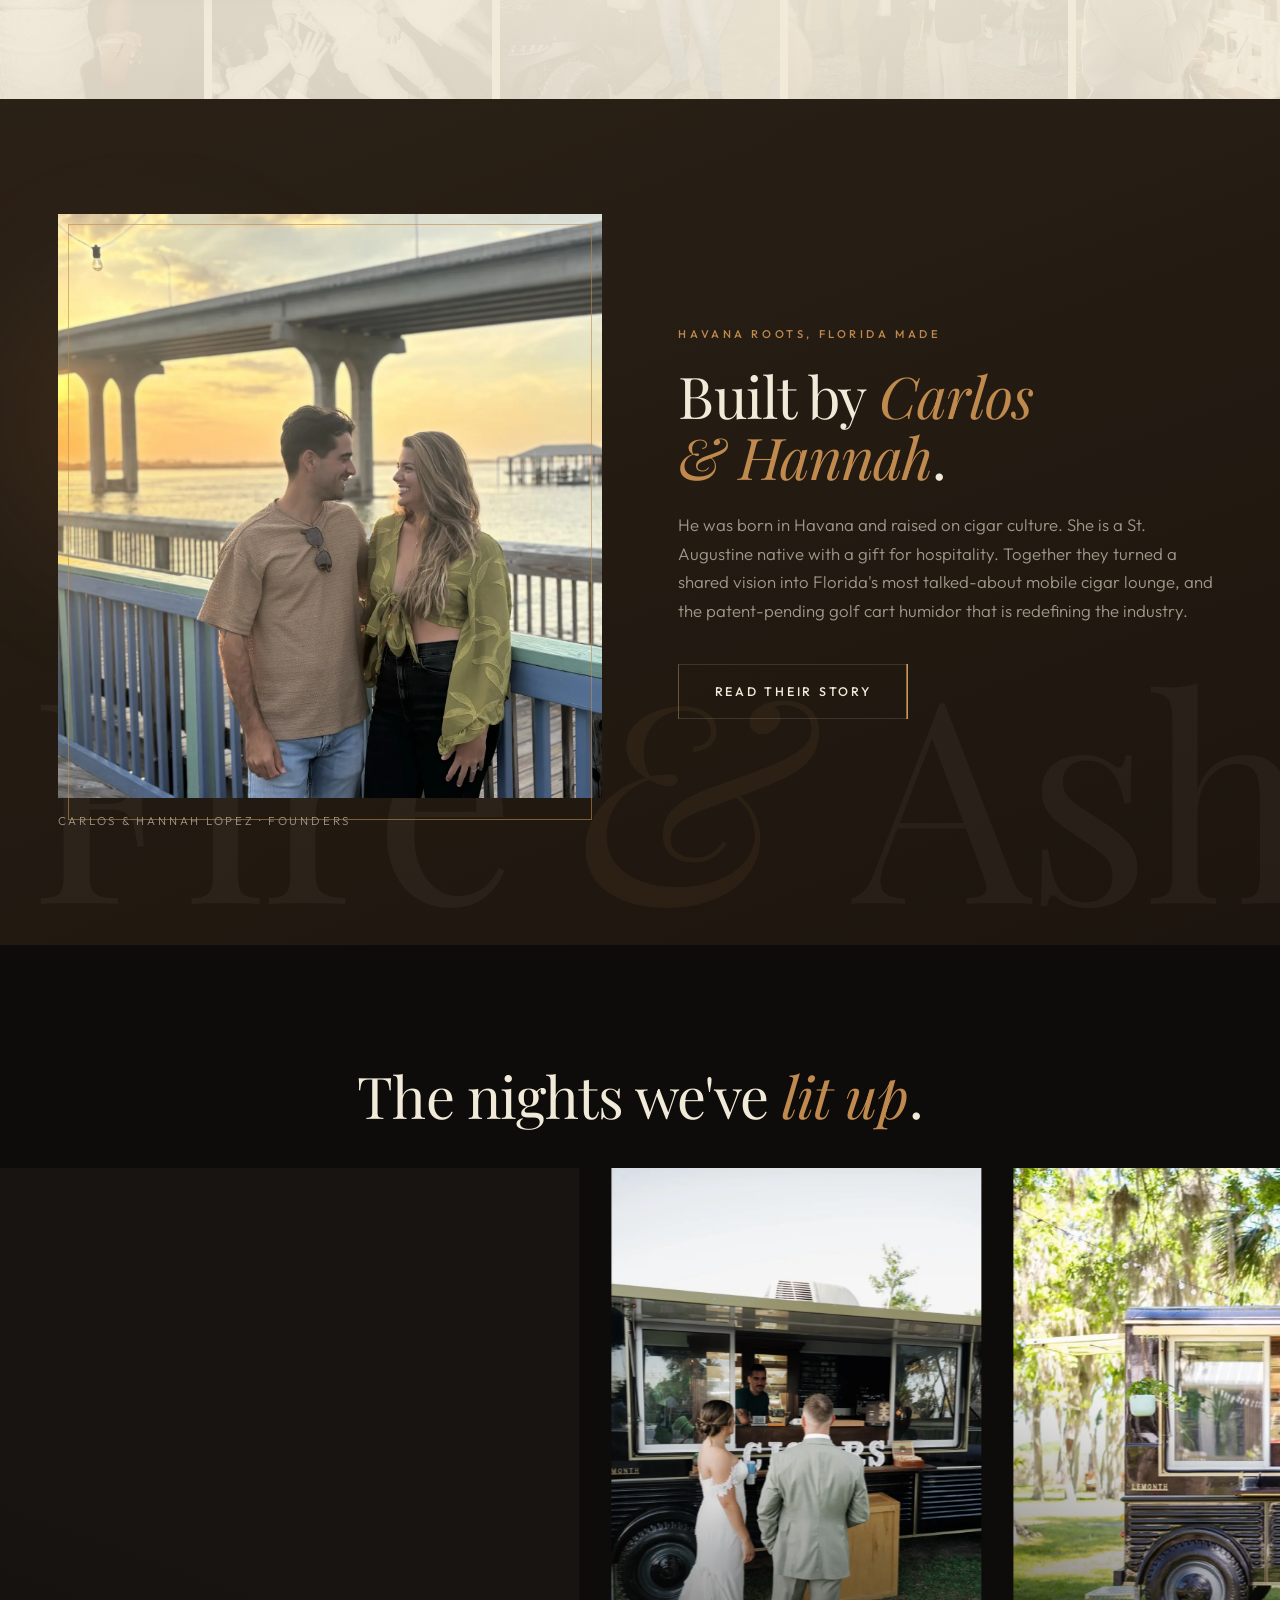
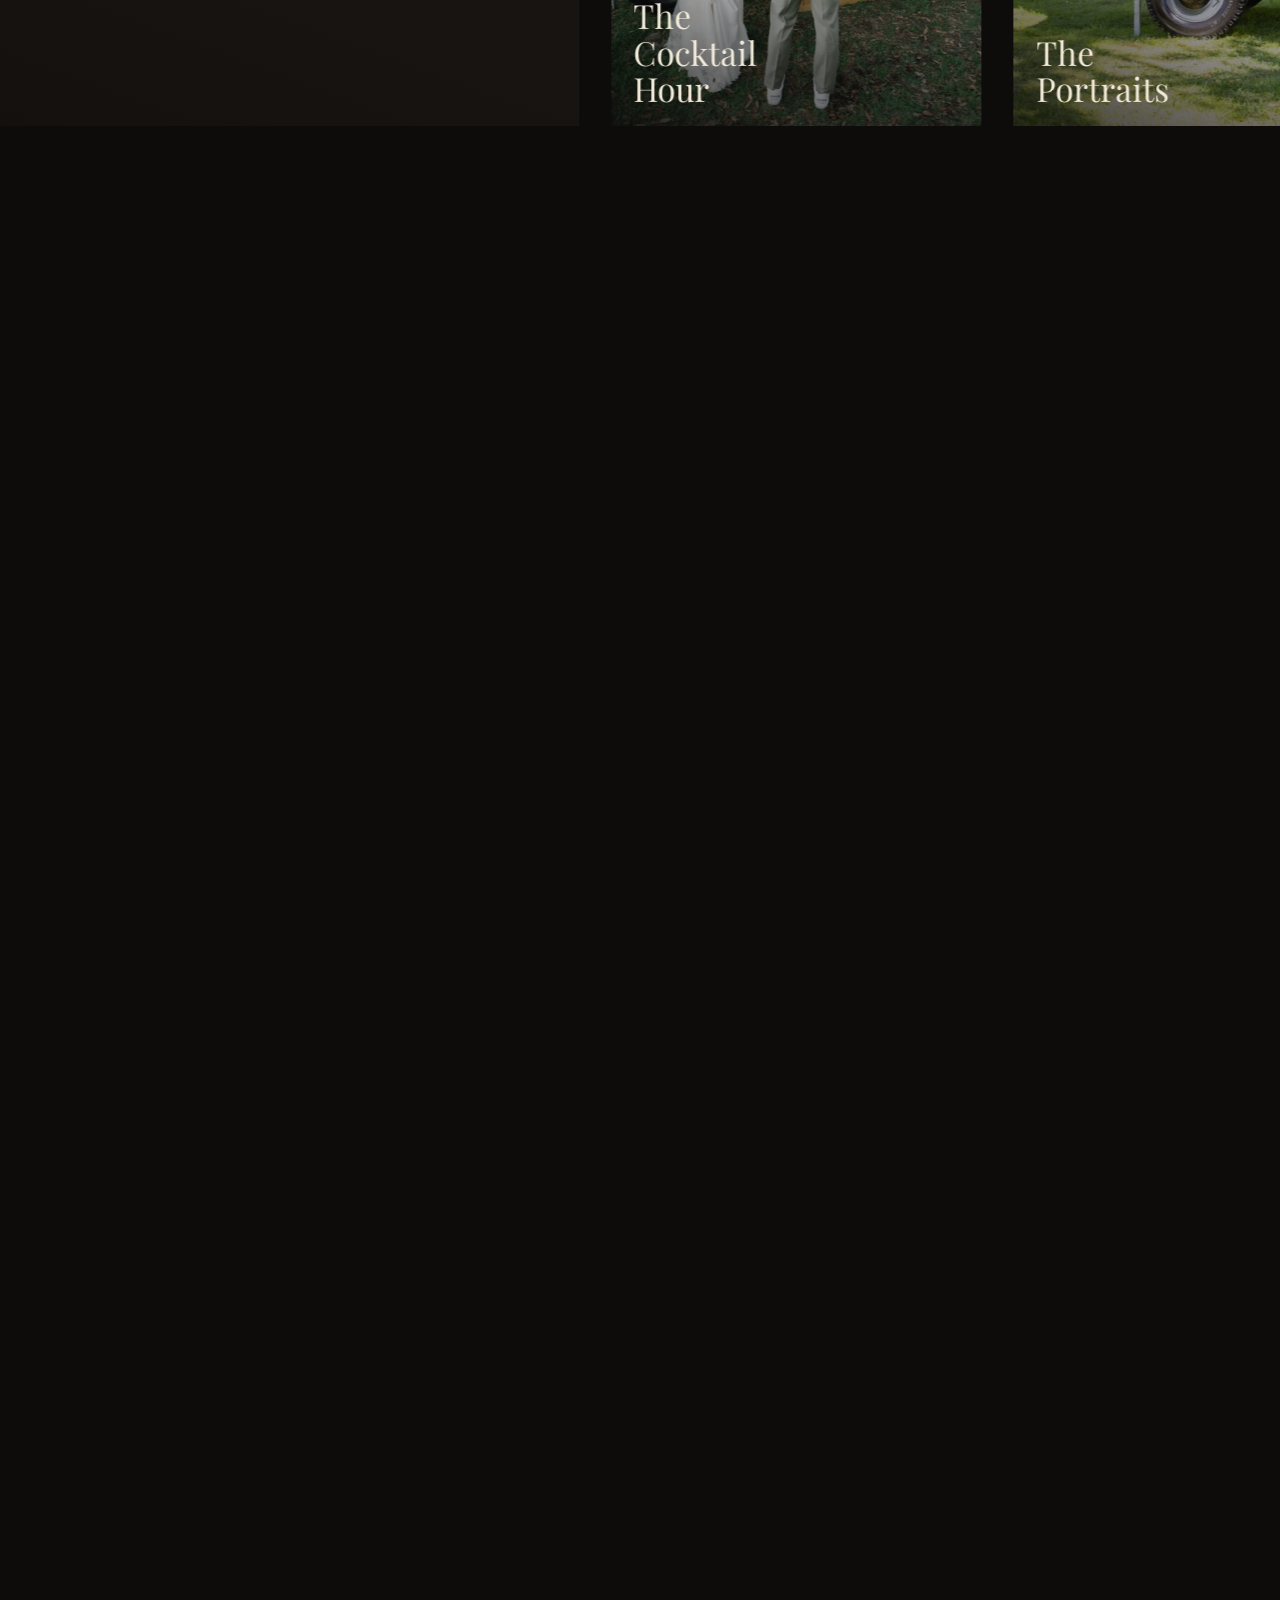
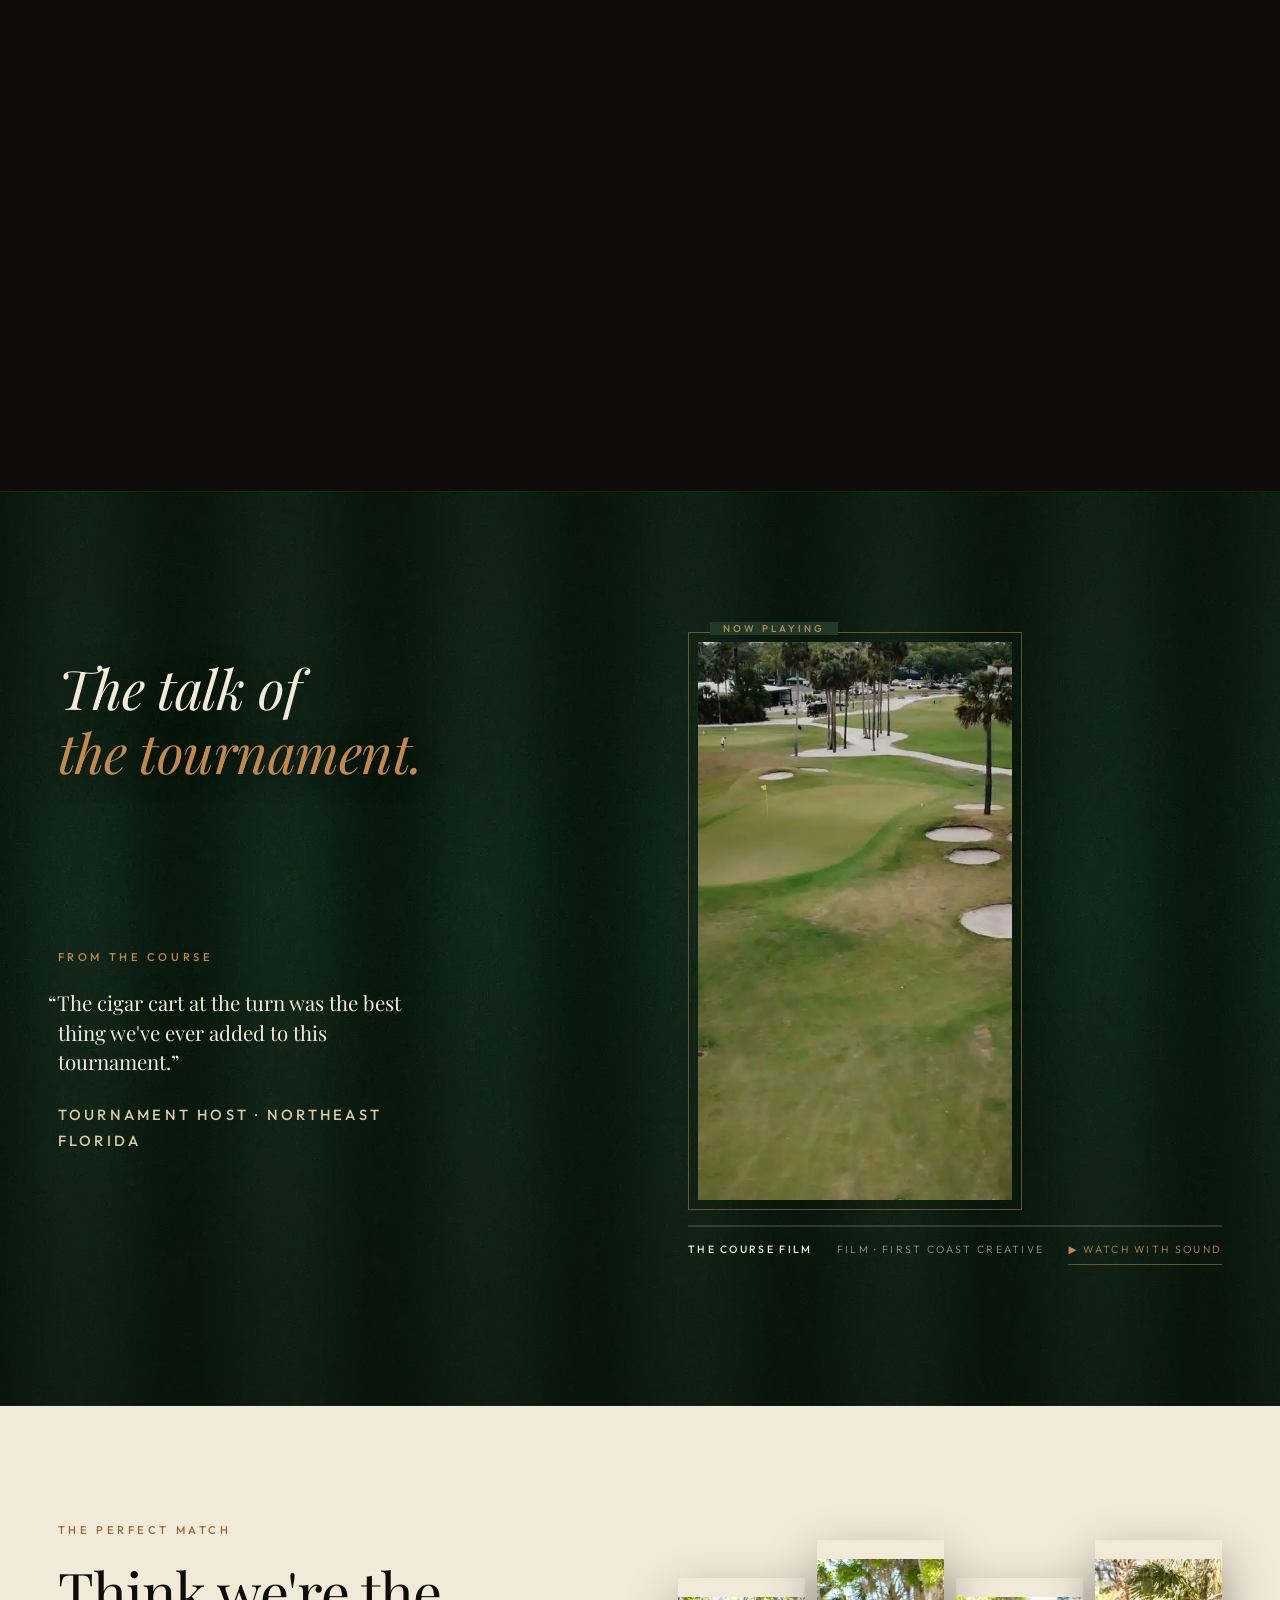
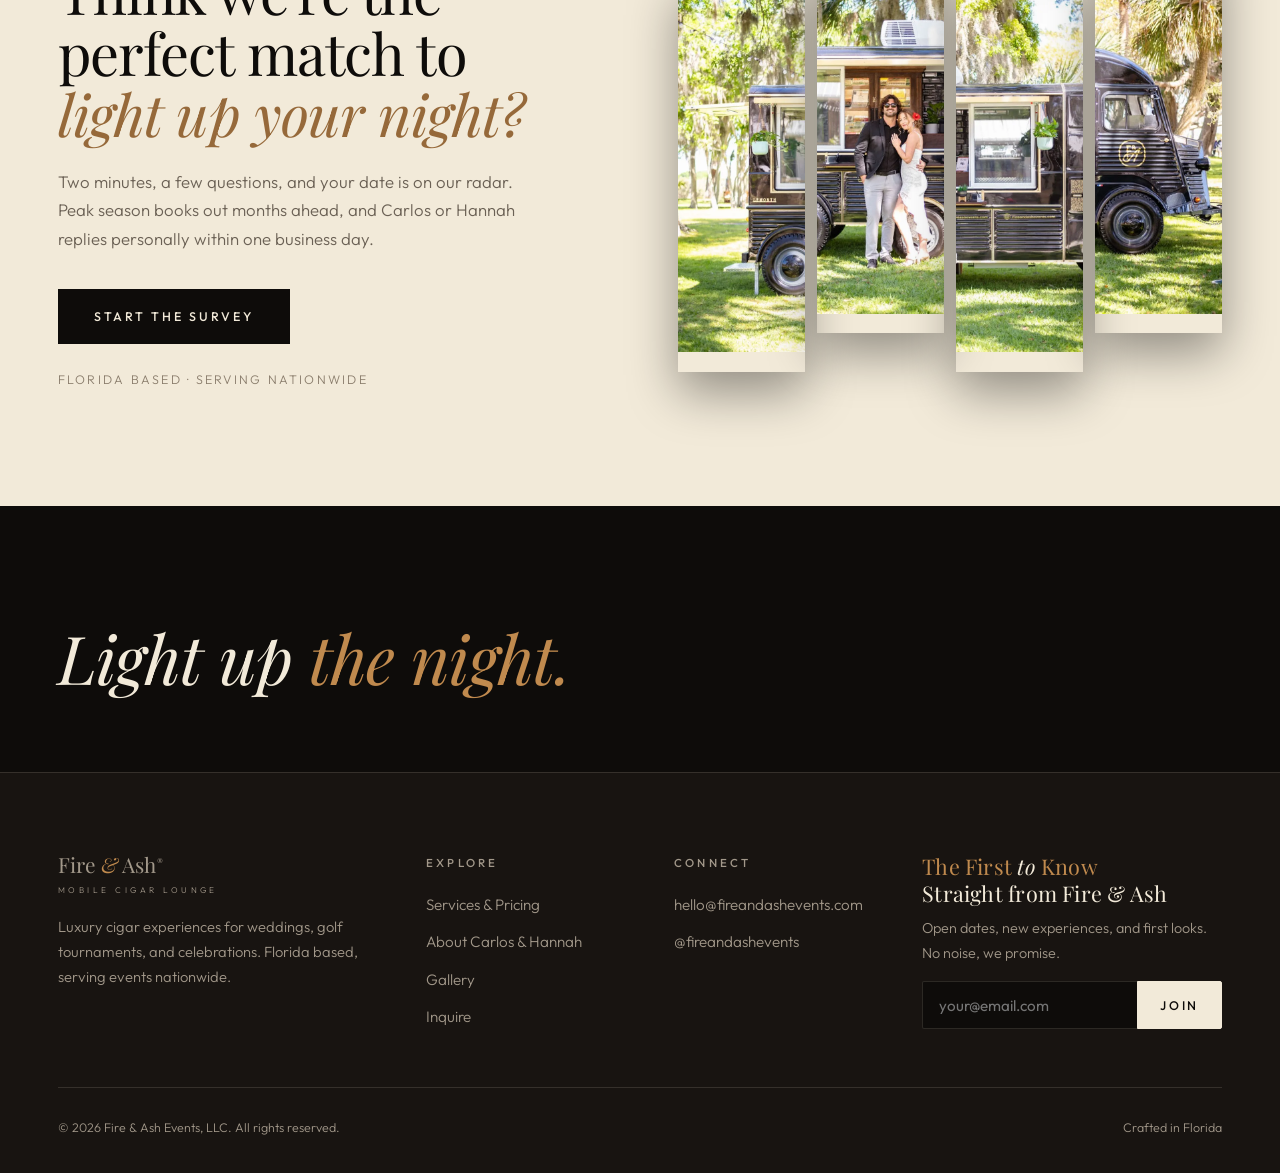
==== commit 60fccacd: "Home: 'Another One' opens the nights rail Co-Authored-By: Claude Fable 5 <noreply@anthropic.com>" ====
--- a/index.html
+++ b/index.html
@@ -223,6 +223,10 @@
     </div>
     <div class="nights-track">
       <figure class="night-card">
+        <video src="/assets/video/night-another.mp4" autoplay muted loop playsinline aria-label="A special guest at a Fire and Ash event"></video>
+        <figcaption><span>Another&nbsp;One</span></figcaption>
+      </figure>
+      <figure class="night-card">
         <video src="/assets/video/night-smokin.mp4" autoplay muted loop playsinline aria-label="Fire and Ash cigar service in motion"></video>
         <figcaption><span>Smoke &amp;&nbsp;Espresso</span></figcaption>
       </figure>
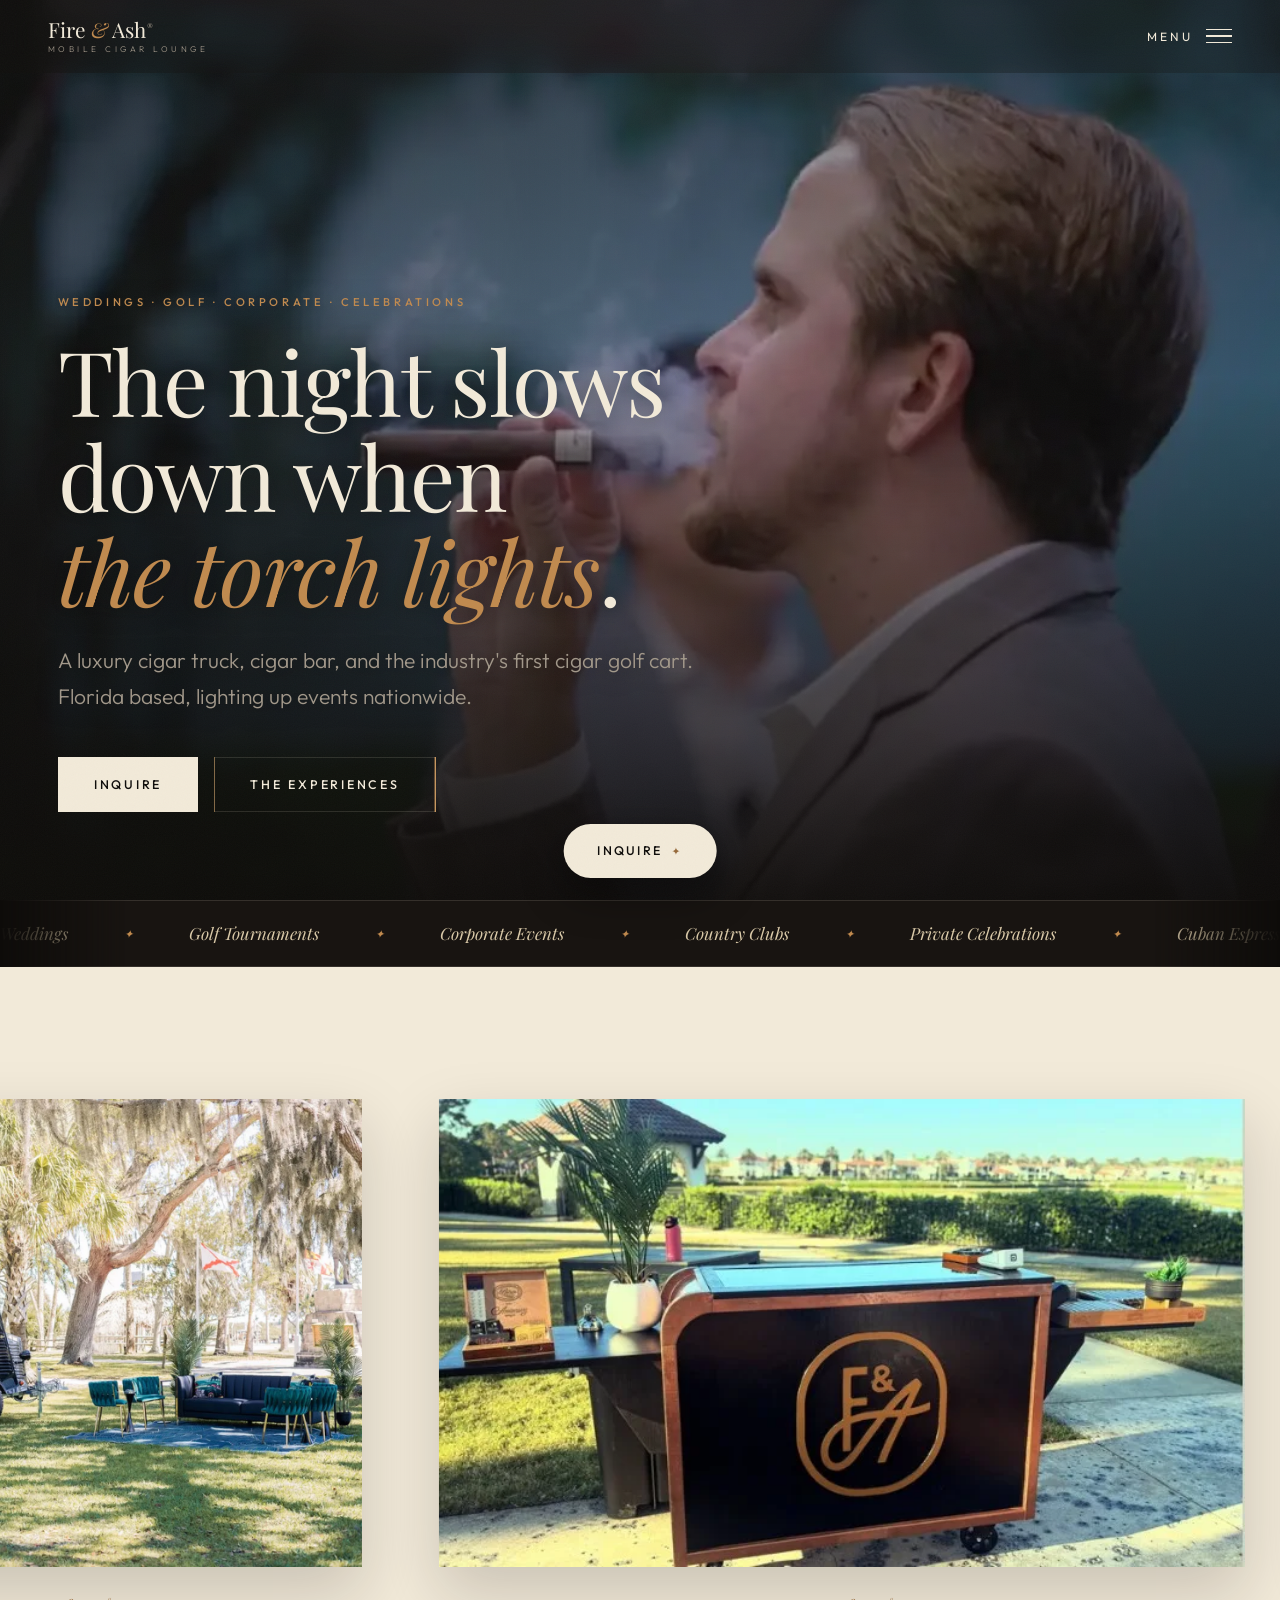
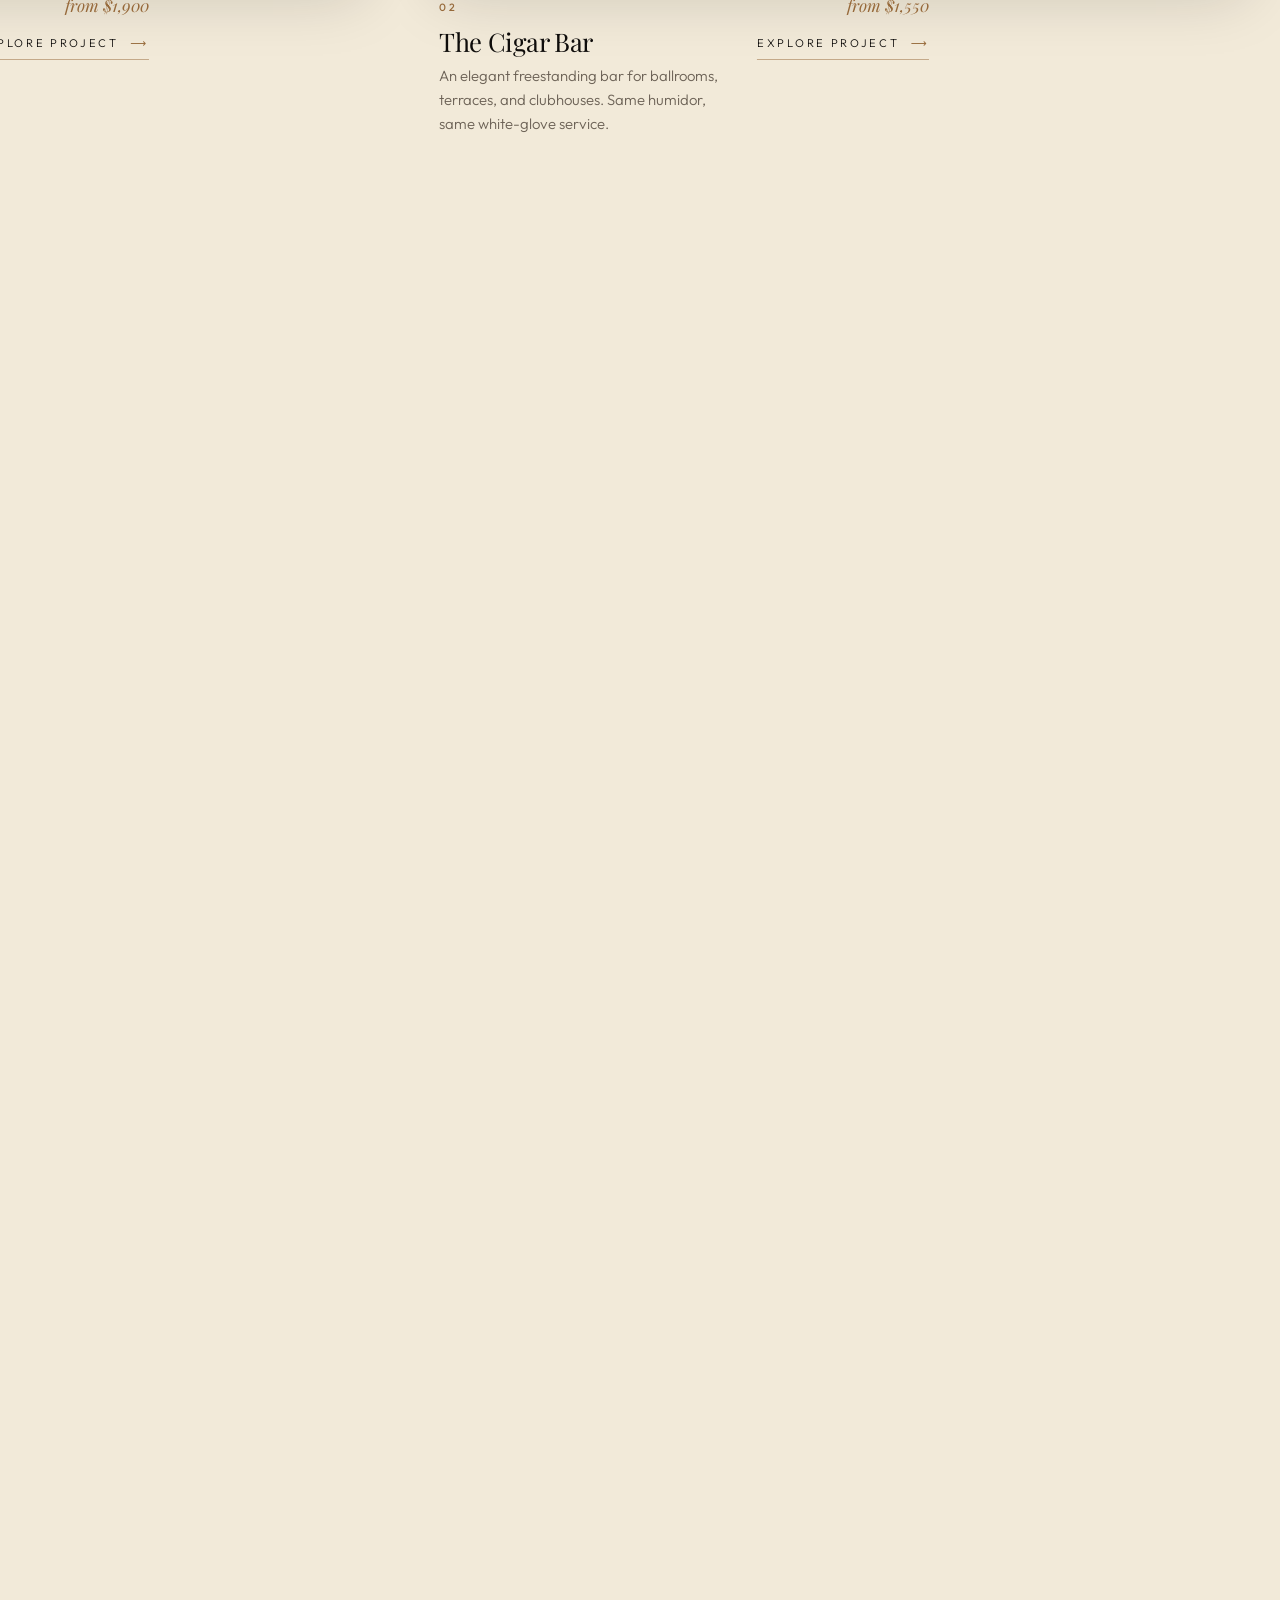
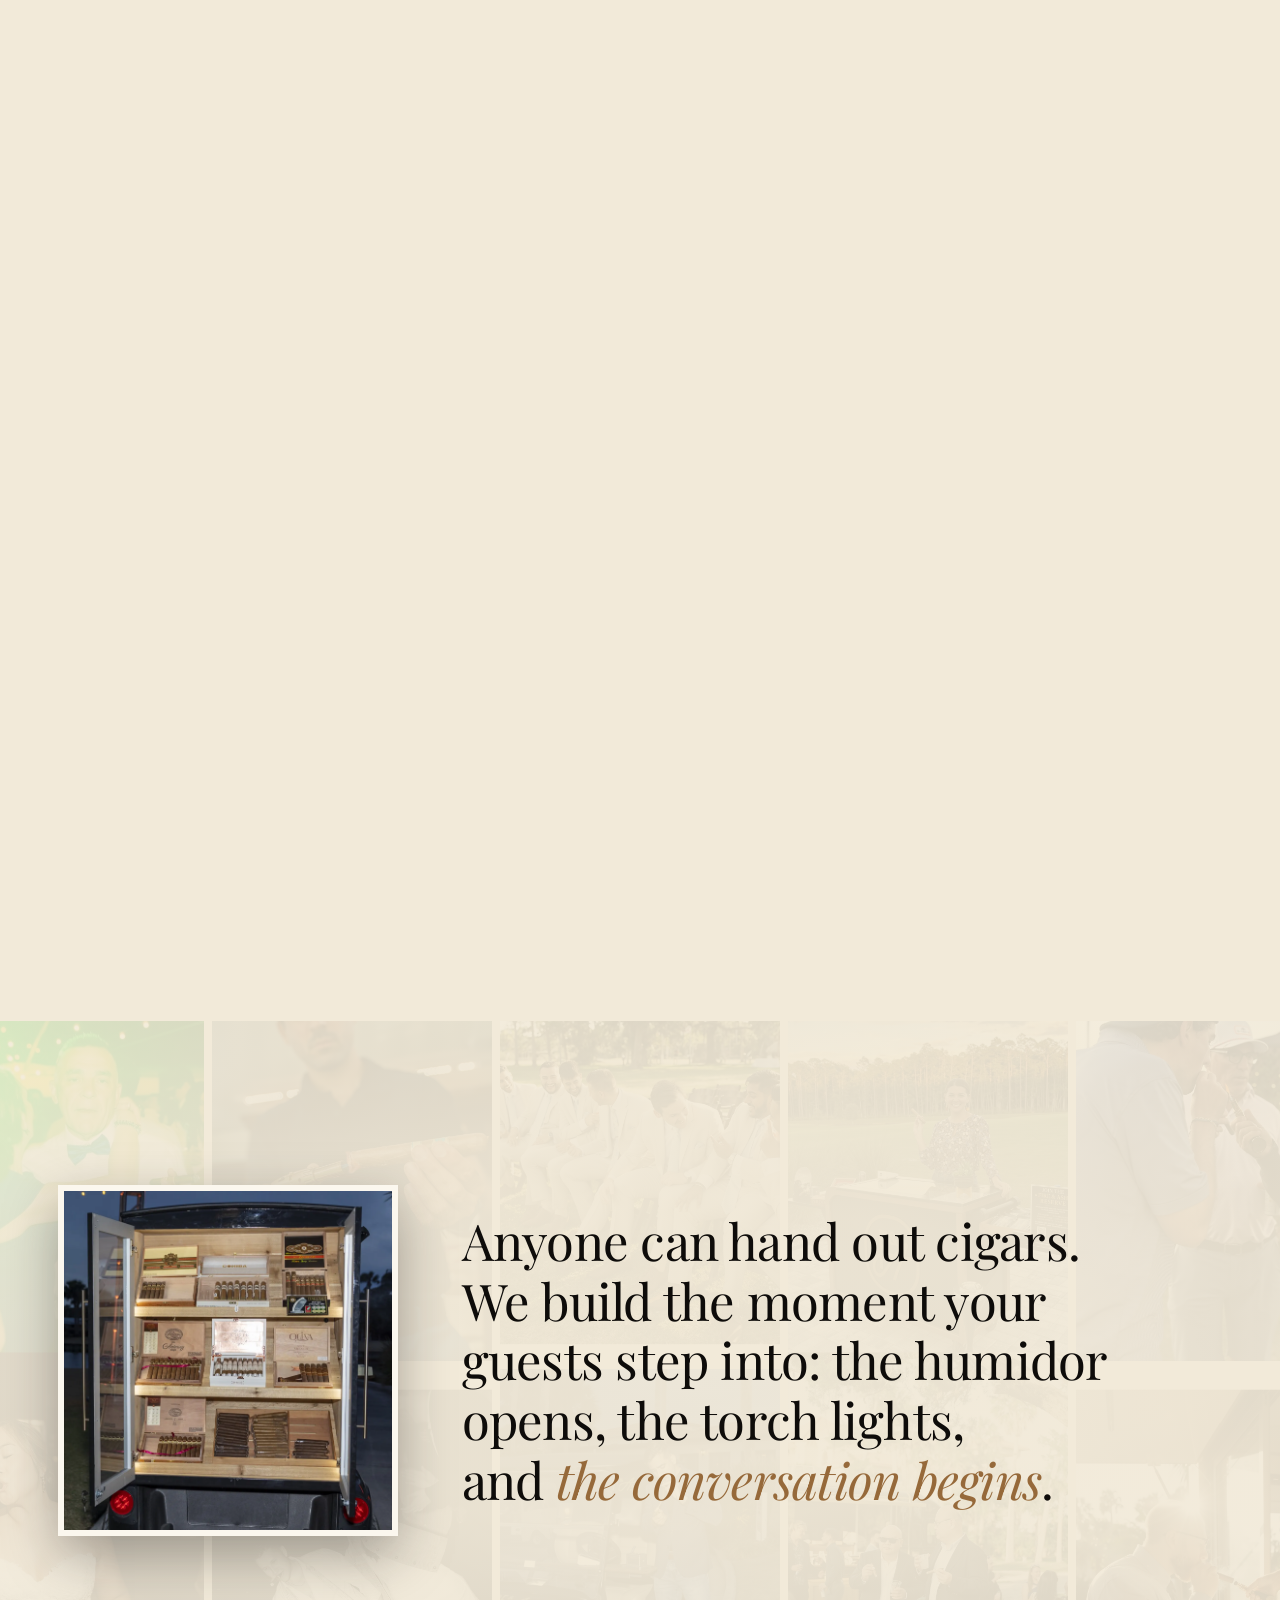
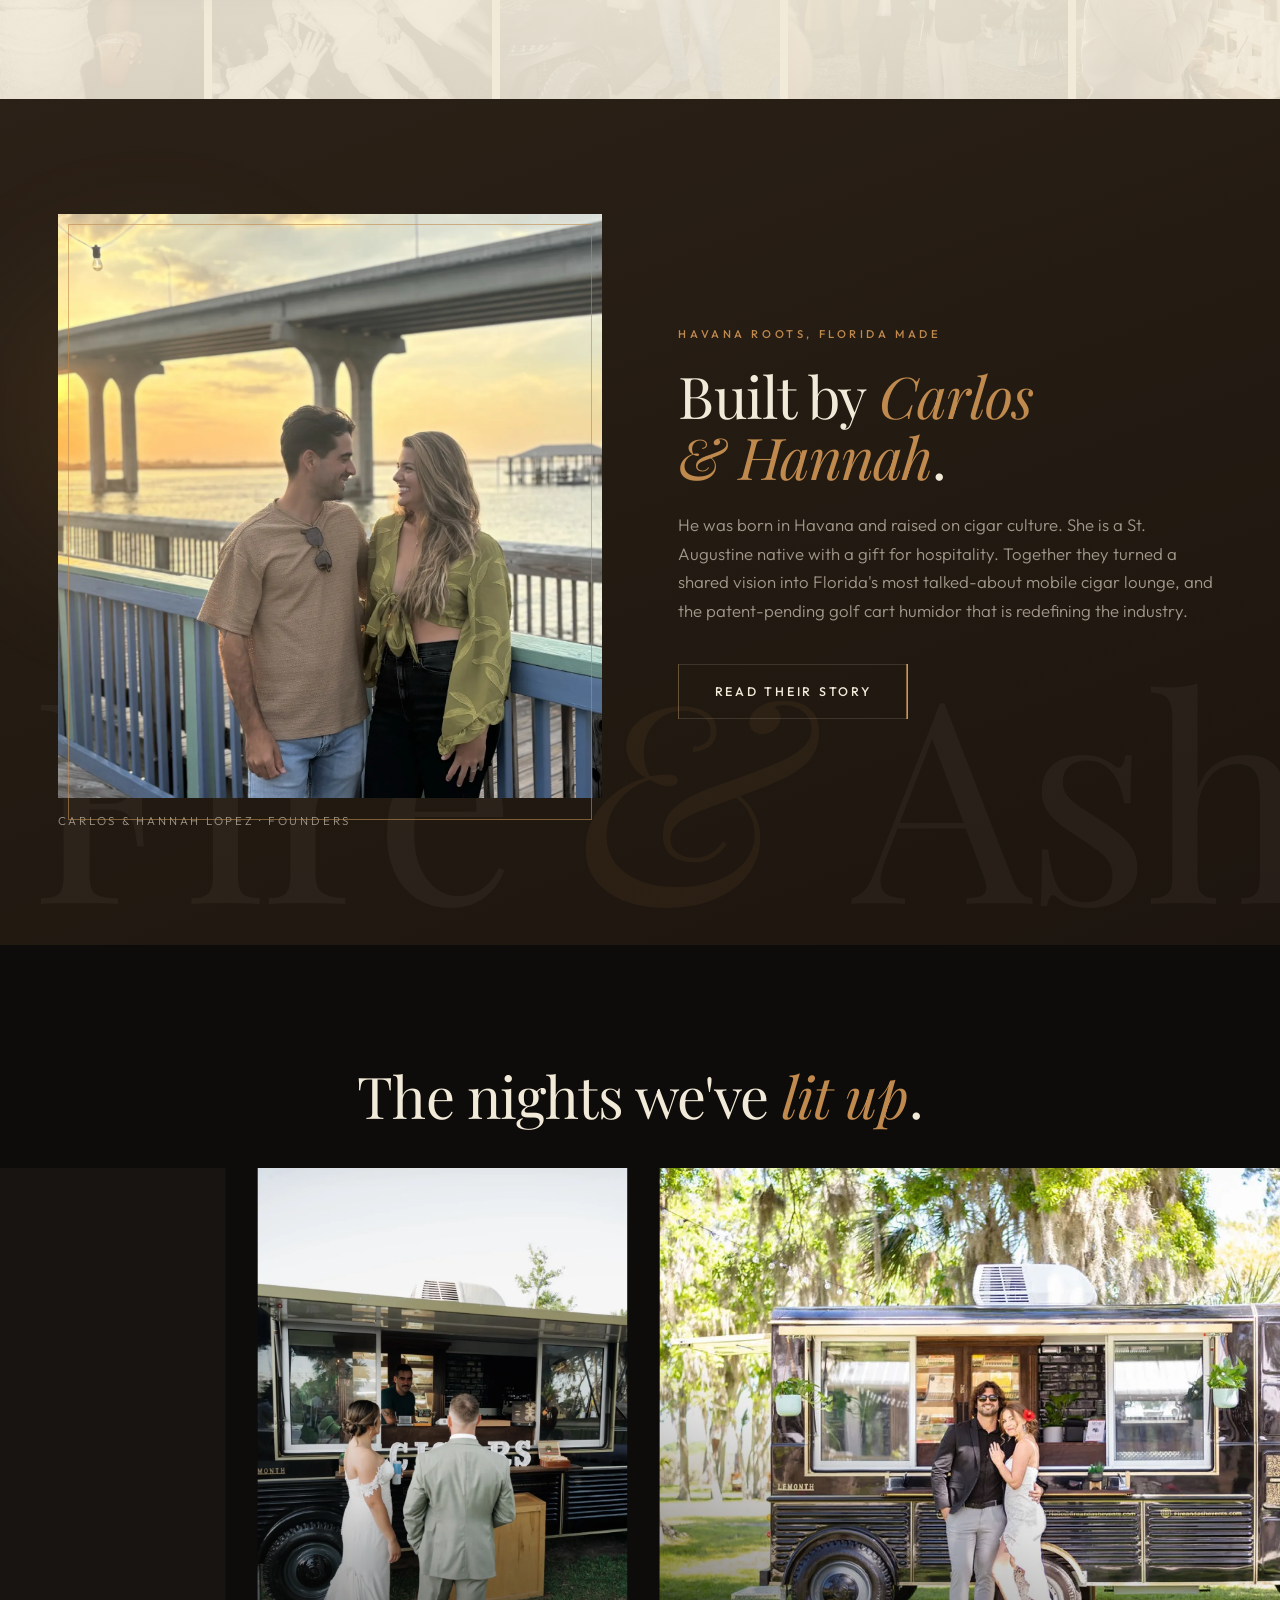
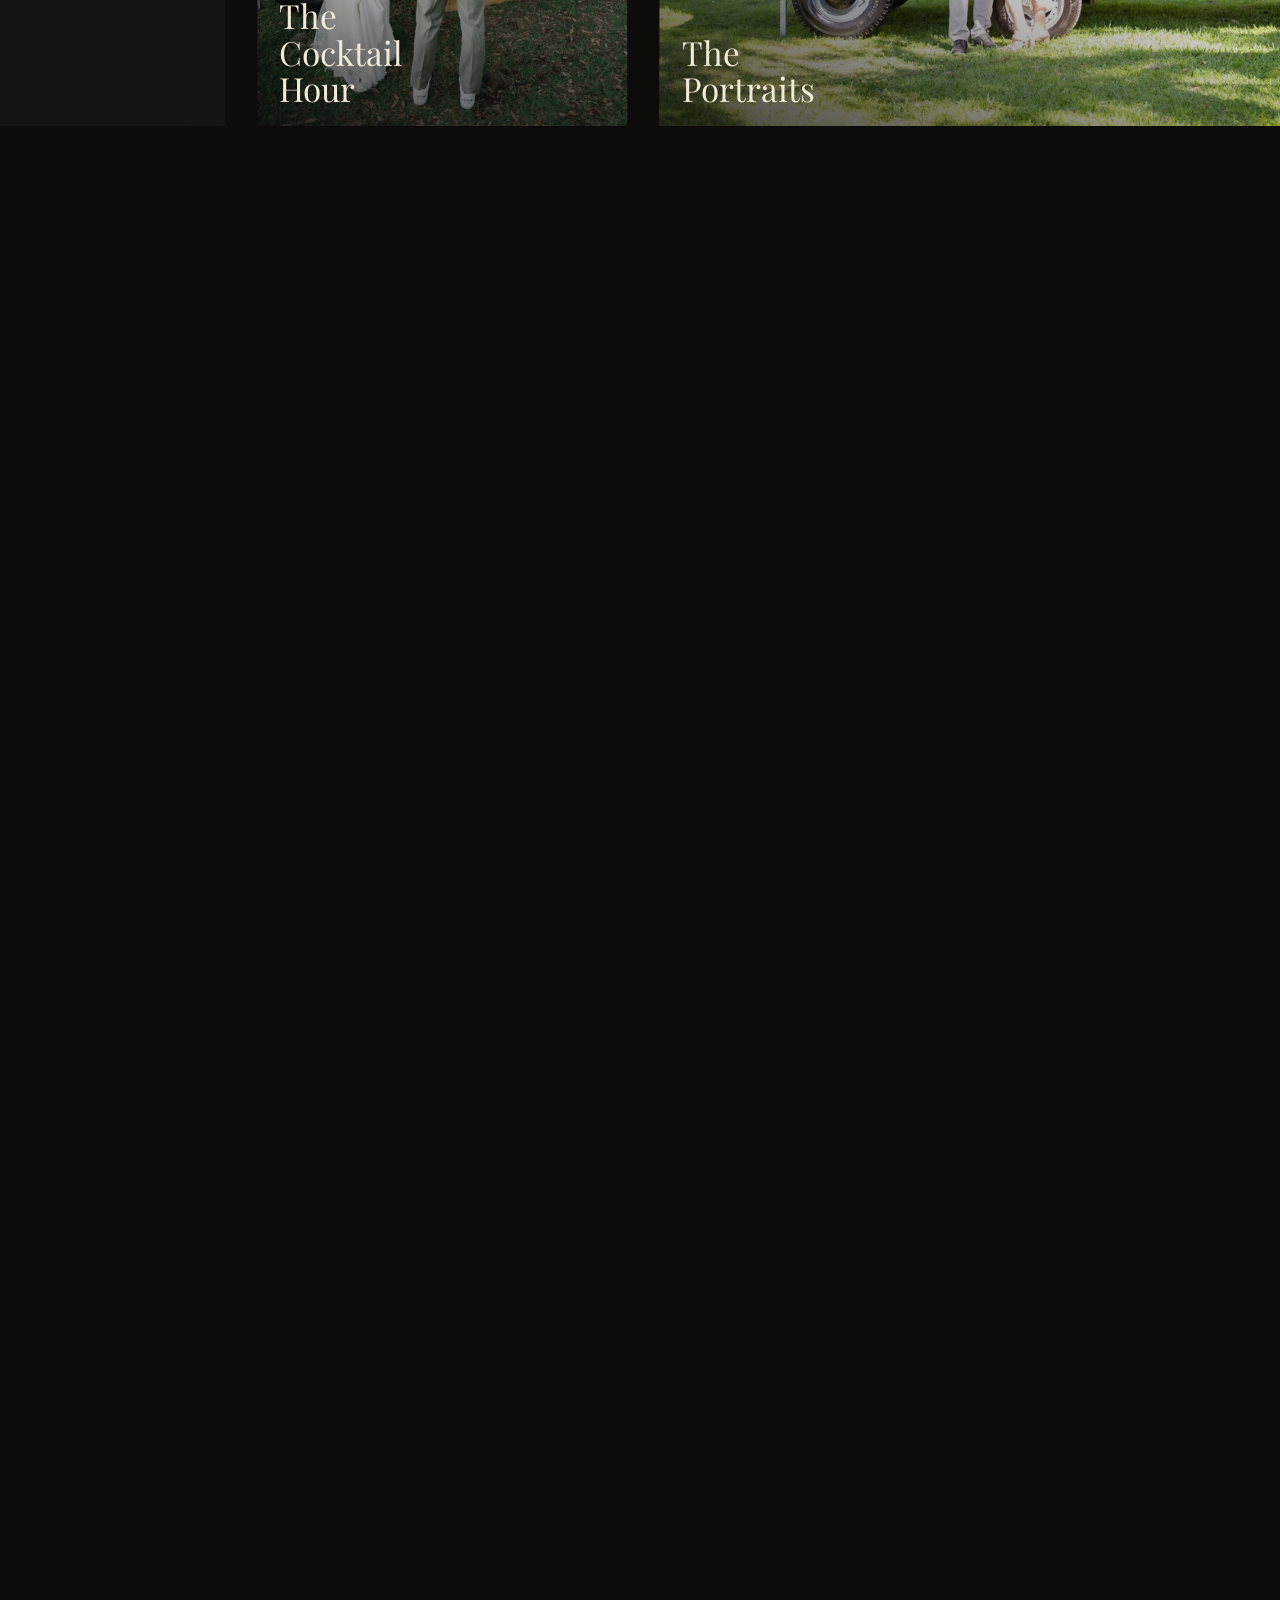
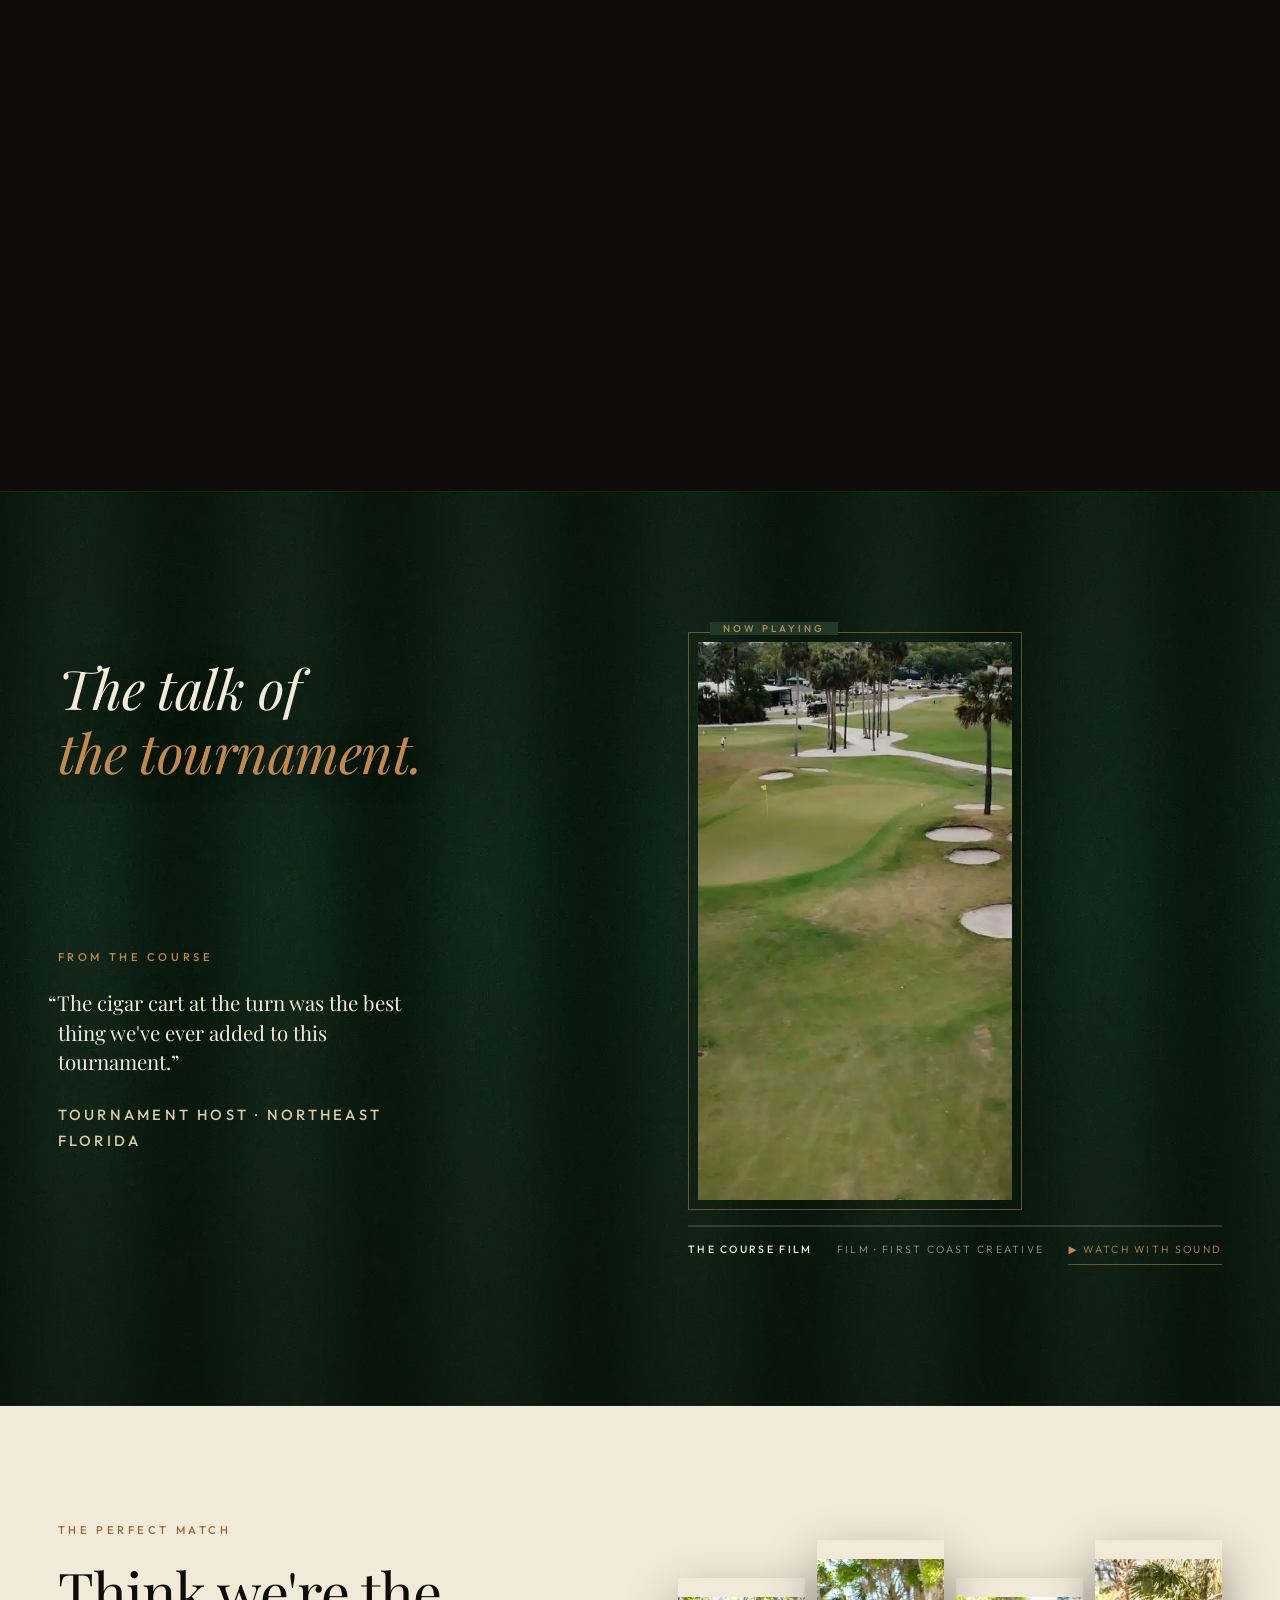
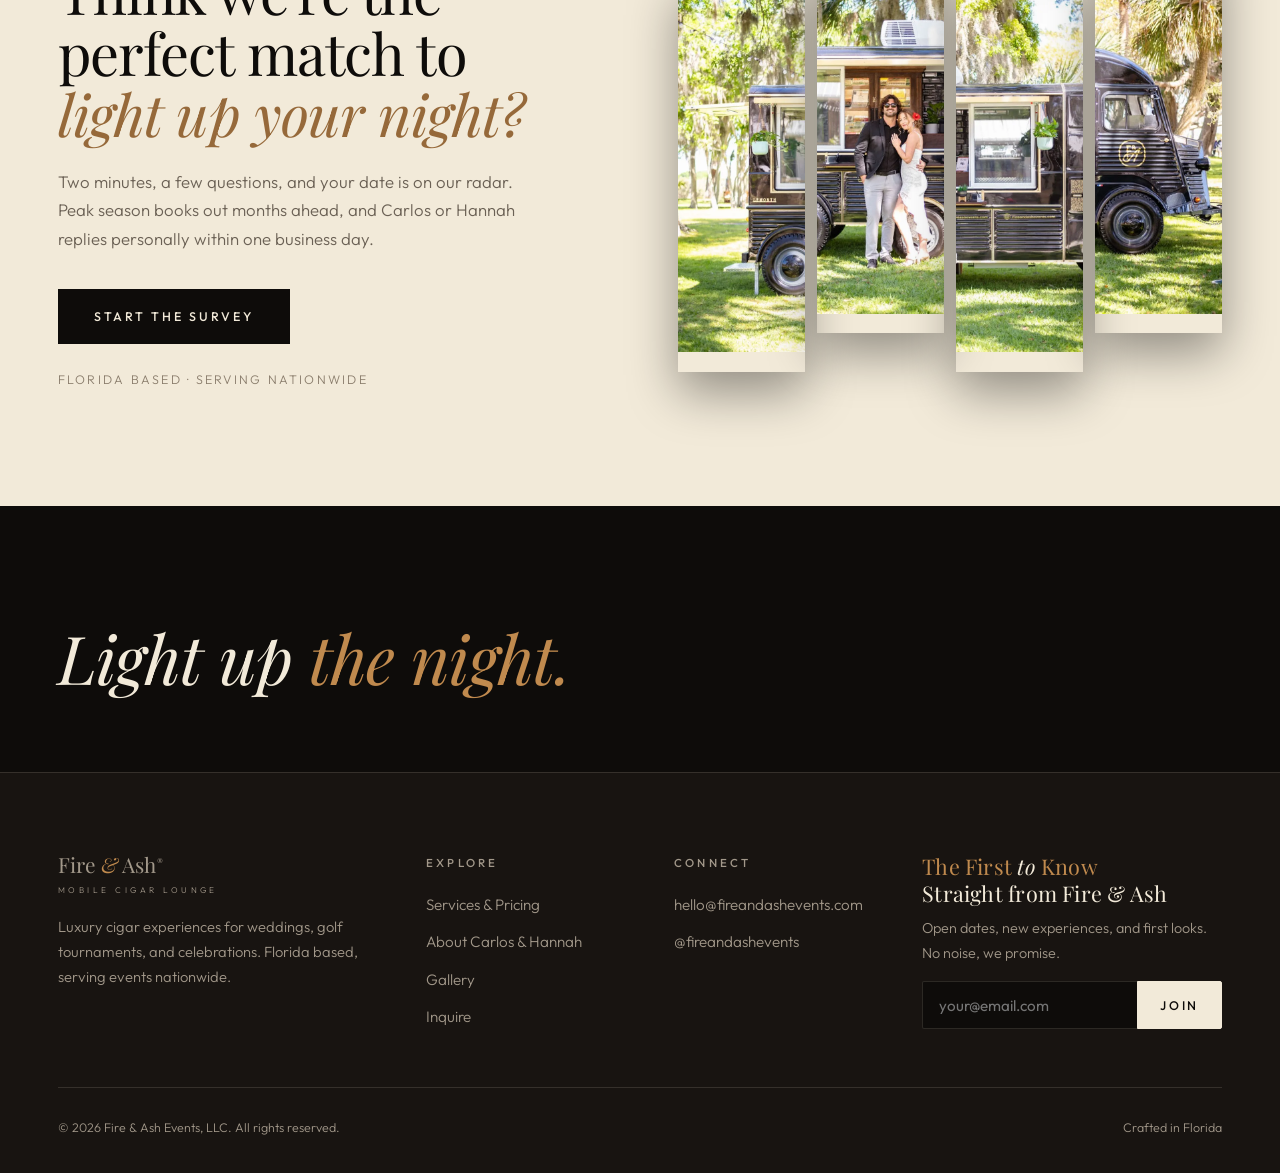
==== commit 73fa4b14: "Fix 10-bit encodes: night-another + reel-fairway to 8-bit yuv420p, bust caches Co-Authored-By: Claud" ====
--- a/index.html
+++ b/index.html
@@ -223,7 +223,7 @@
     </div>
     <div class="nights-track">
       <figure class="night-card">
-        <video src="/assets/video/night-another.mp4" autoplay muted loop playsinline aria-label="A special guest at a Fire and Ash event"></video>
+        <video src="/assets/video/night-another.mp4?v=2" autoplay muted loop playsinline aria-label="A special guest at a Fire and Ash event"></video>
         <figcaption><span>Another&nbsp;One</span></figcaption>
       </figure>
       <figure class="night-card">
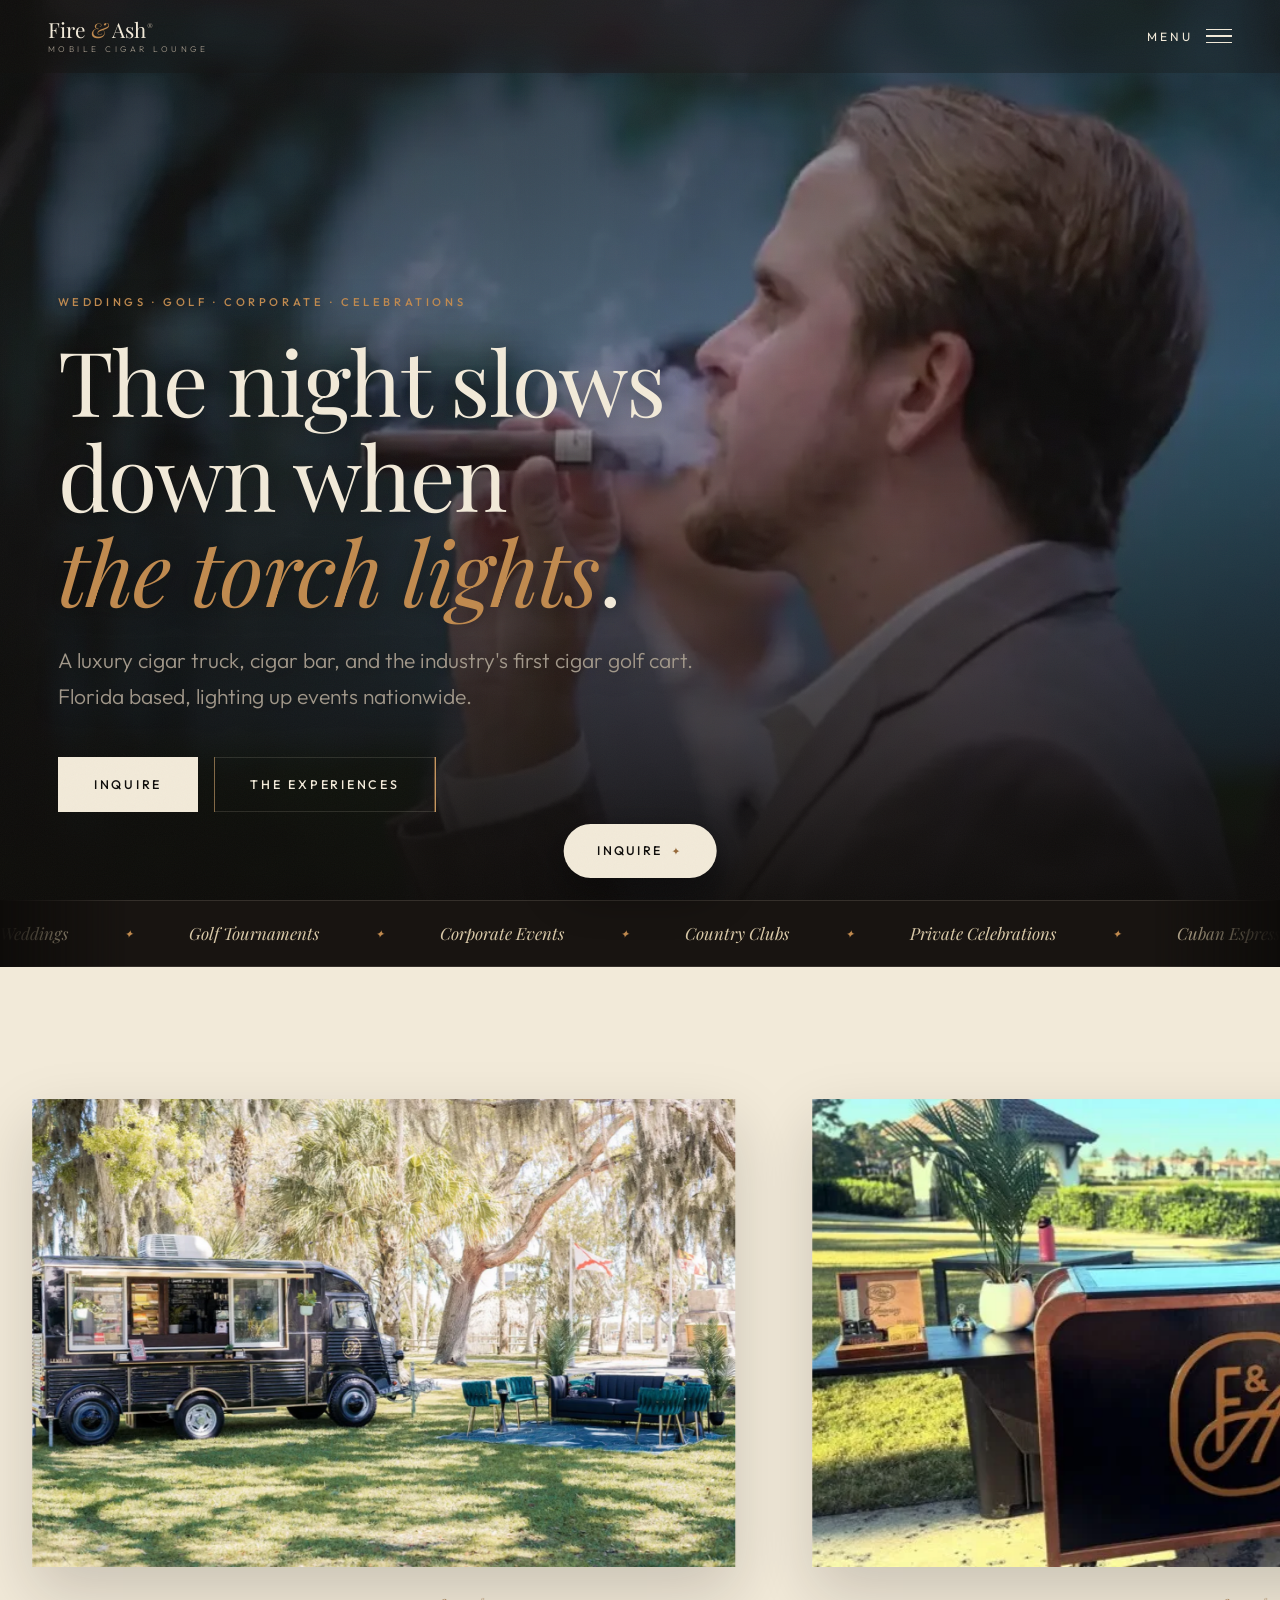
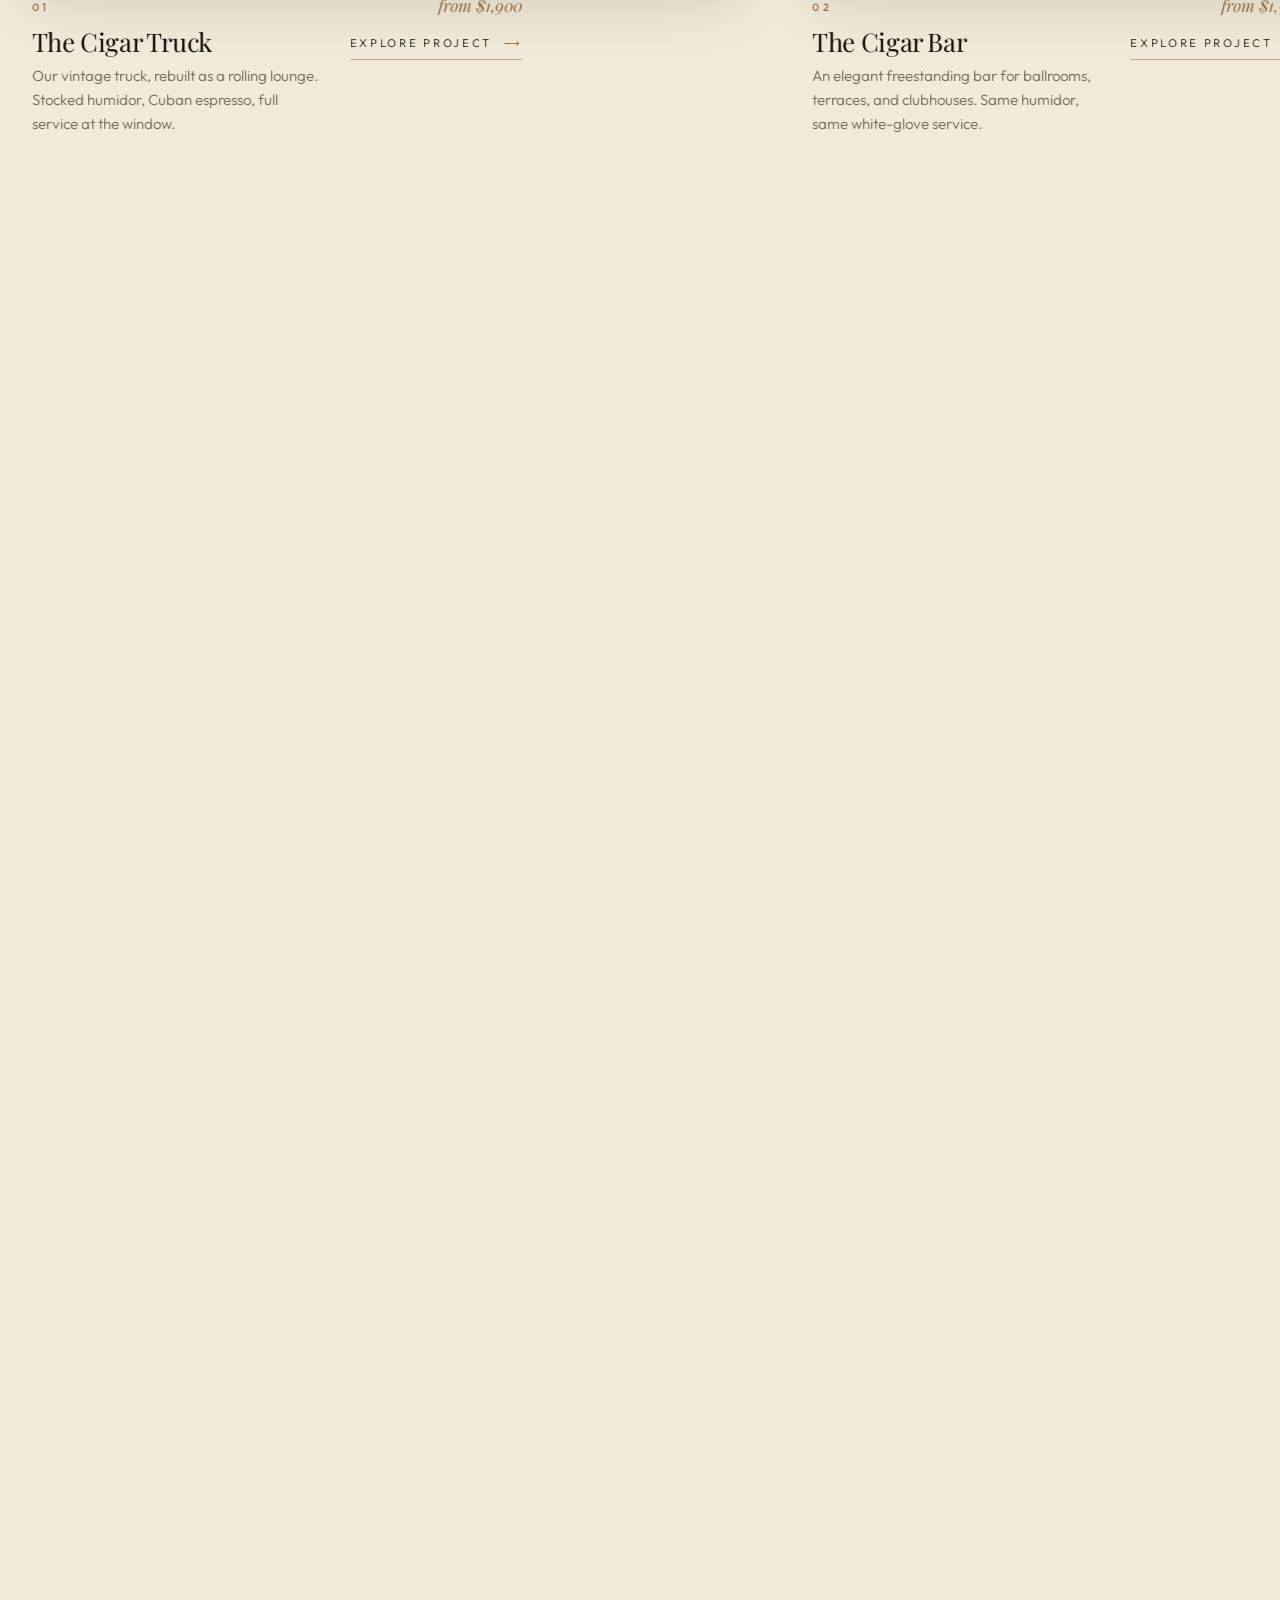
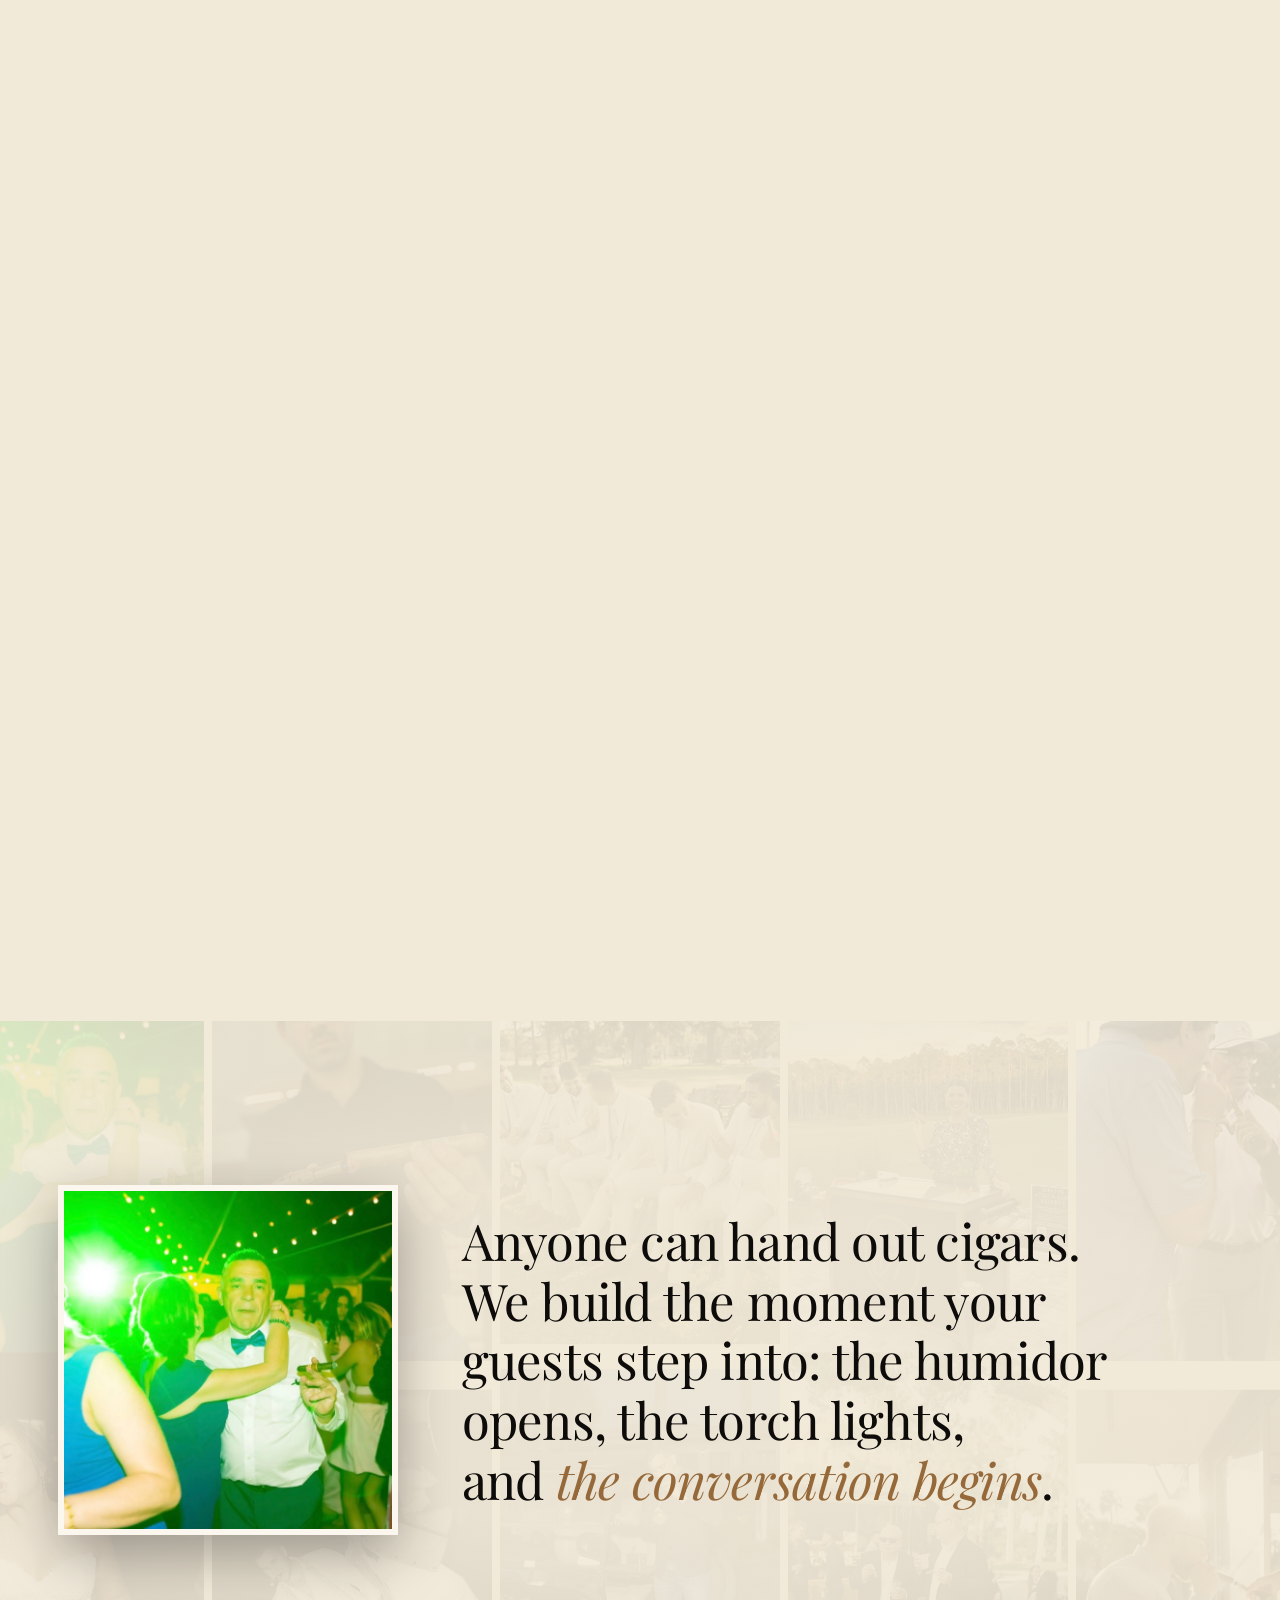
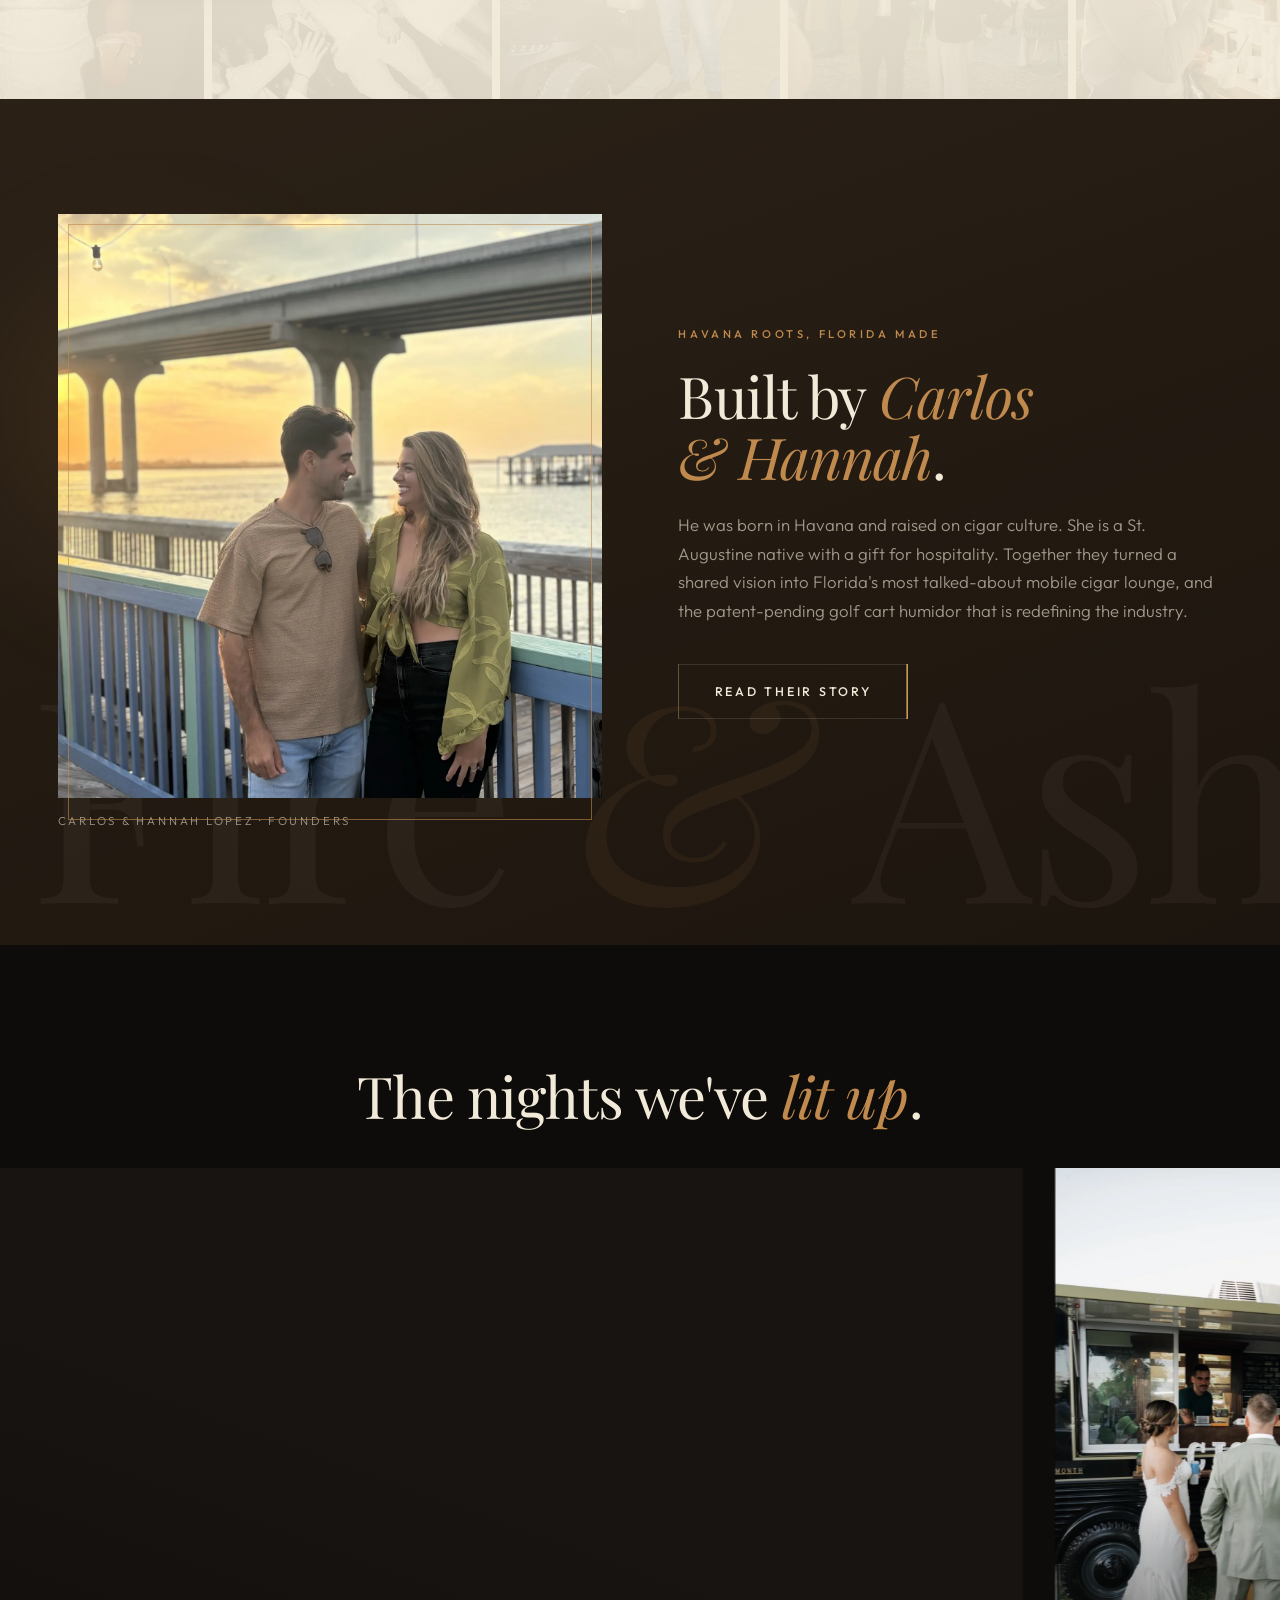
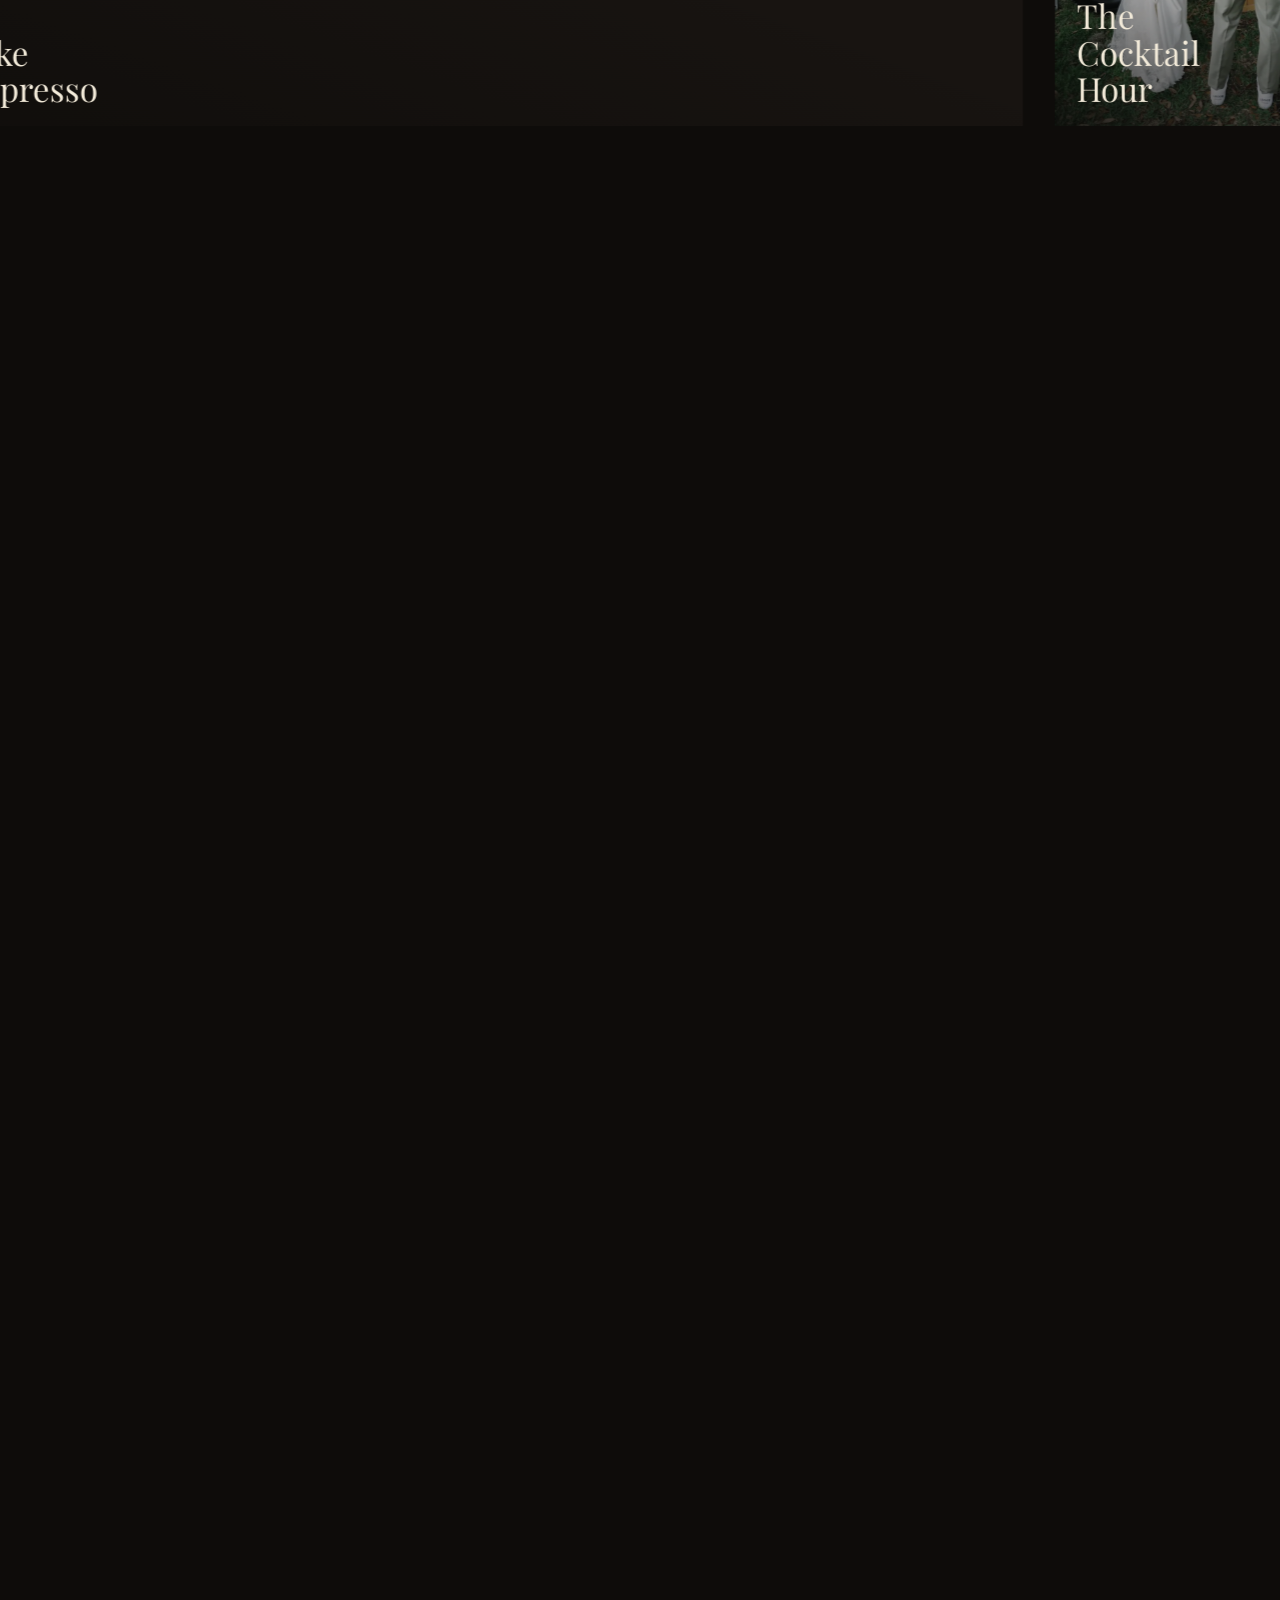
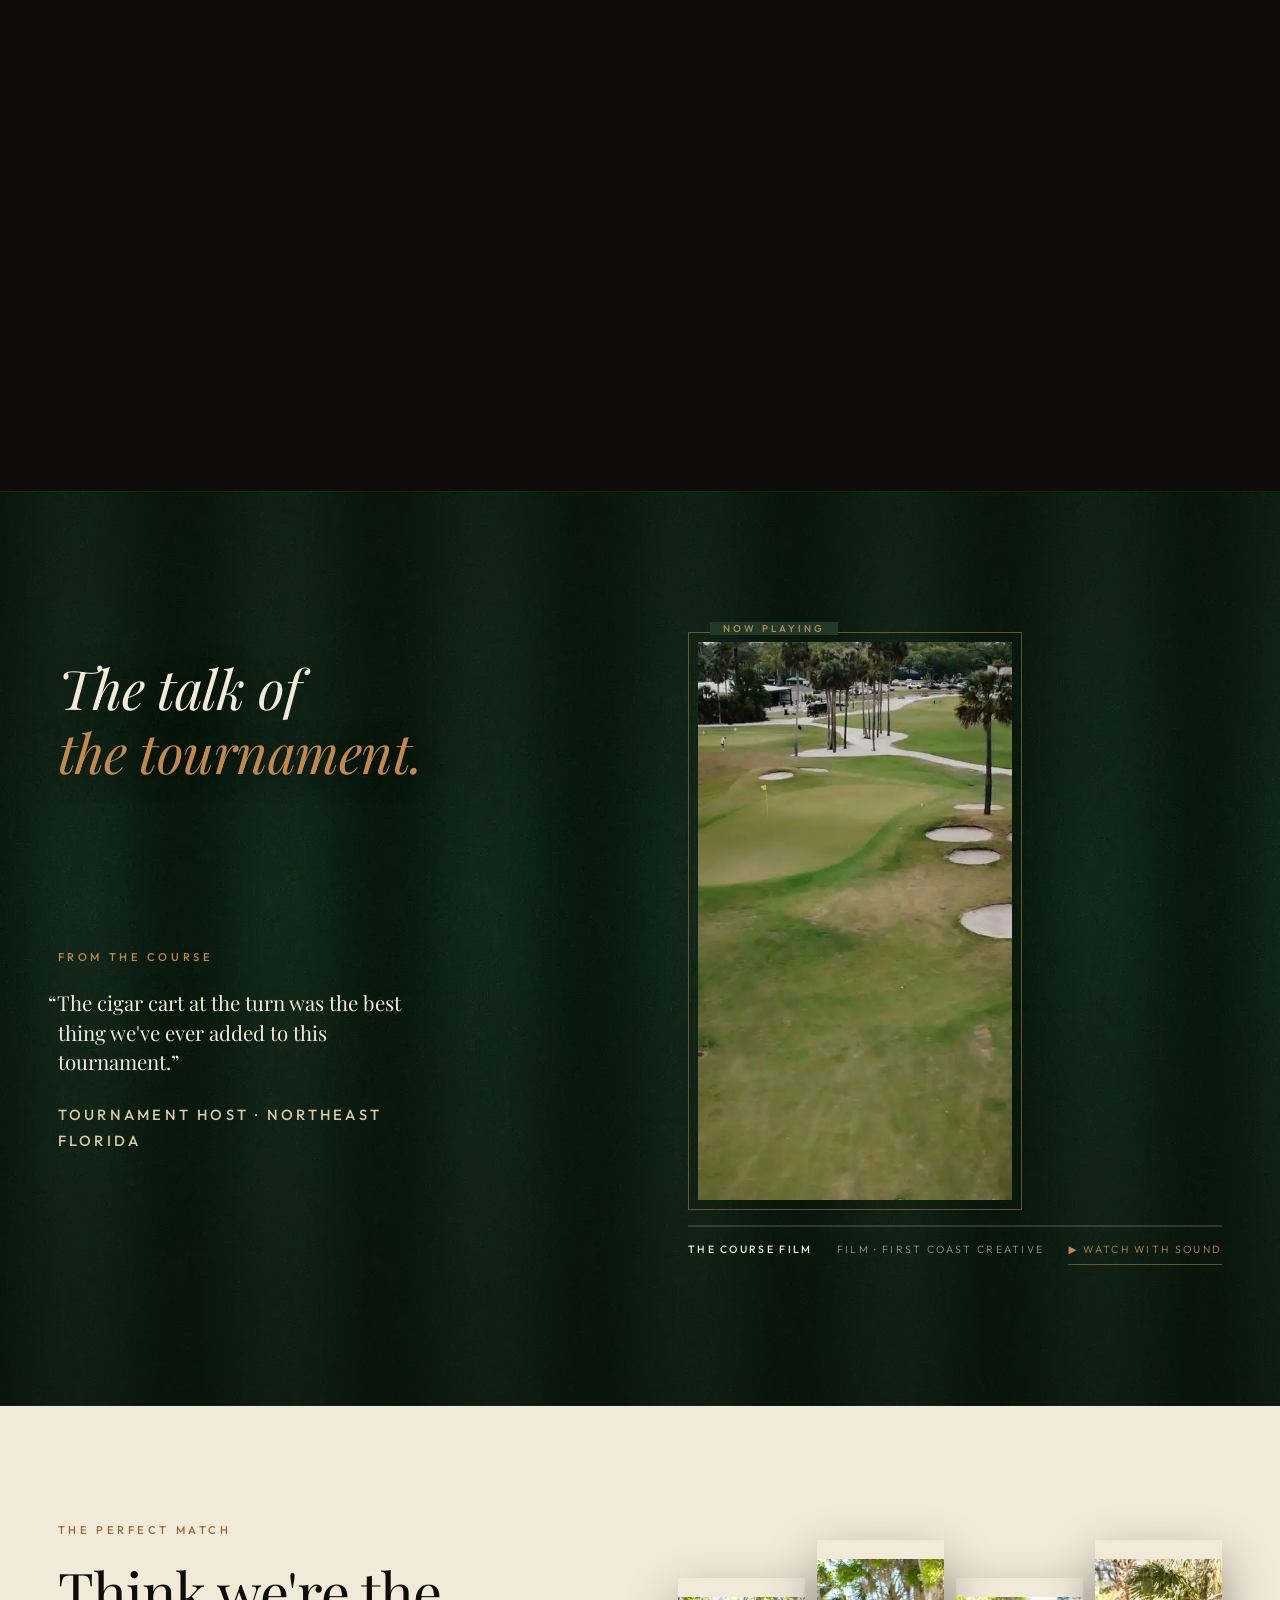
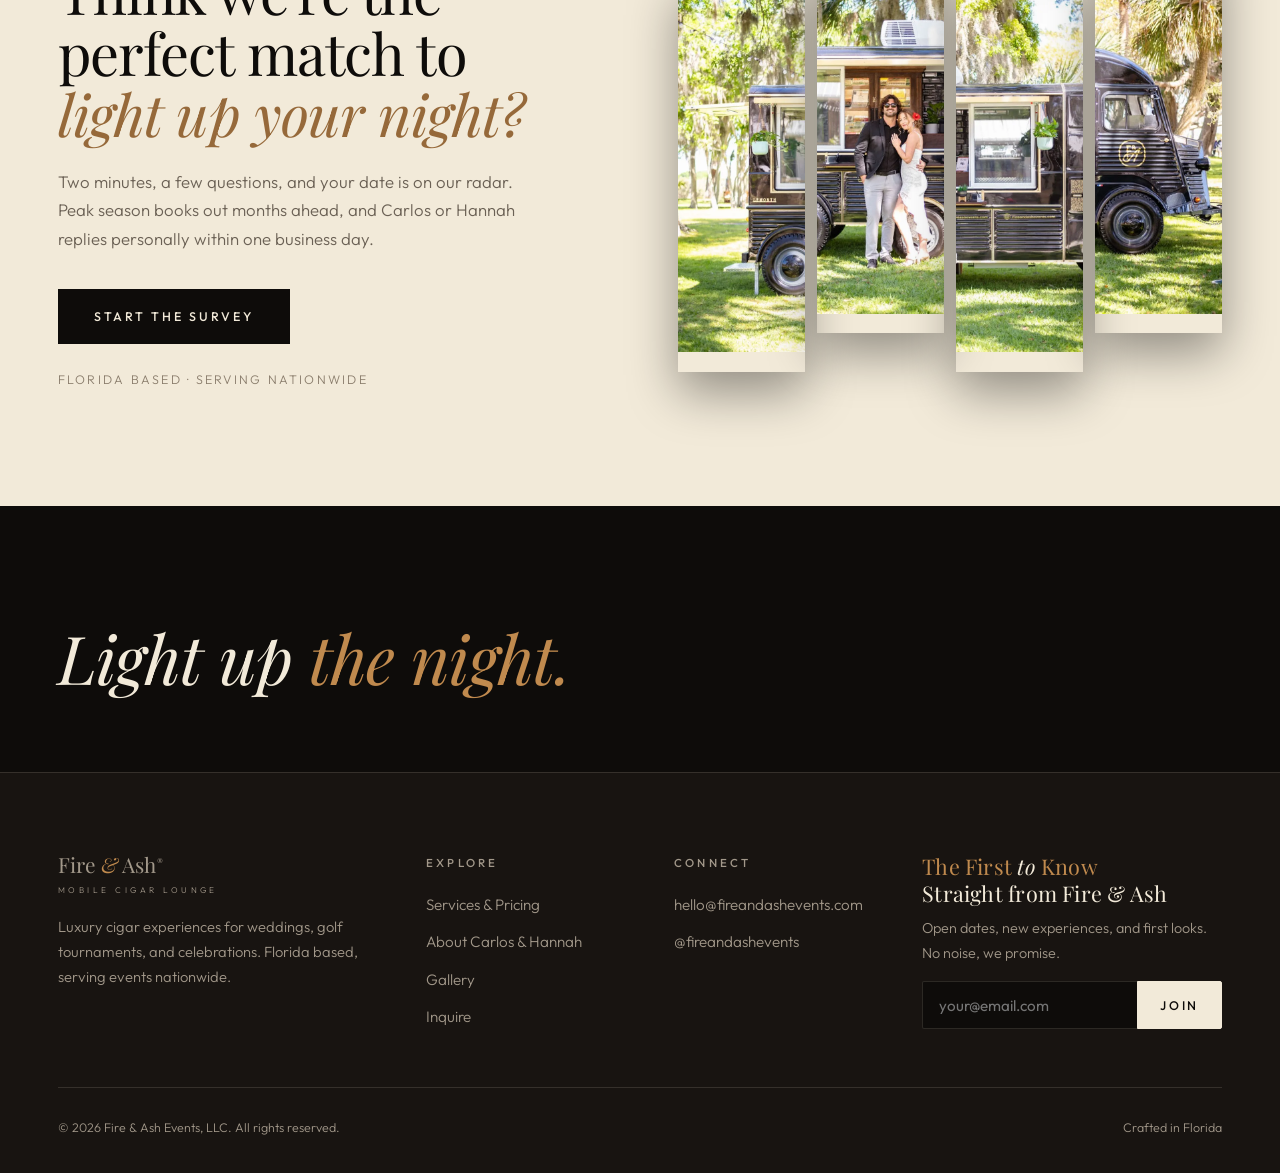
==== commit 0846546e: "Mobile gallery: two-column thumbnail grid instead of full-width photos Co-Authored-By: Claude Fable " ====
--- a/index.html
+++ b/index.html
@@ -22,7 +22,7 @@
 <link rel="preconnect" href="https://fonts.googleapis.com">
 <link rel="preconnect" href="https://fonts.gstatic.com" crossorigin>
 <link href="https://fonts.googleapis.com/css2?family=Playfair+Display:ital,wght@0,400..700;1,400..700&family=Outfit:wght@300;400;500&display=swap" rel="stylesheet">
-<link rel="stylesheet" href="/assets/css/style.css?v=25">
+<link rel="stylesheet" href="/assets/css/style.css?v=26">
 <script type="application/ld+json">
 {
   "@context": "https://schema.org",
@@ -363,6 +363,6 @@
   <a href="/inquire">Inquire</a>
 </nav>
 
-<script src="/assets/js/main.js?v=25" defer></script>
+<script src="/assets/js/main.js?v=26" defer></script>
 </body>
 </html>
--- a/assets/css/style.css
+++ b/assets/css/style.css
@@ -546,7 +546,8 @@
   .scorecard .row .par{grid-column:1/-1}
 }
 @media(max-width:560px){
-  .masonry{columns:1}
+  .masonry{columns:2;column-gap:.6rem}
+  .masonry>*{margin-bottom:.6rem}
   .rail-card{flex-basis:86vw}
   .reserve-form{flex-direction:column;gap:.8rem}
   .reserve-form input{border-right:1px solid var(--line);border-radius:2px}
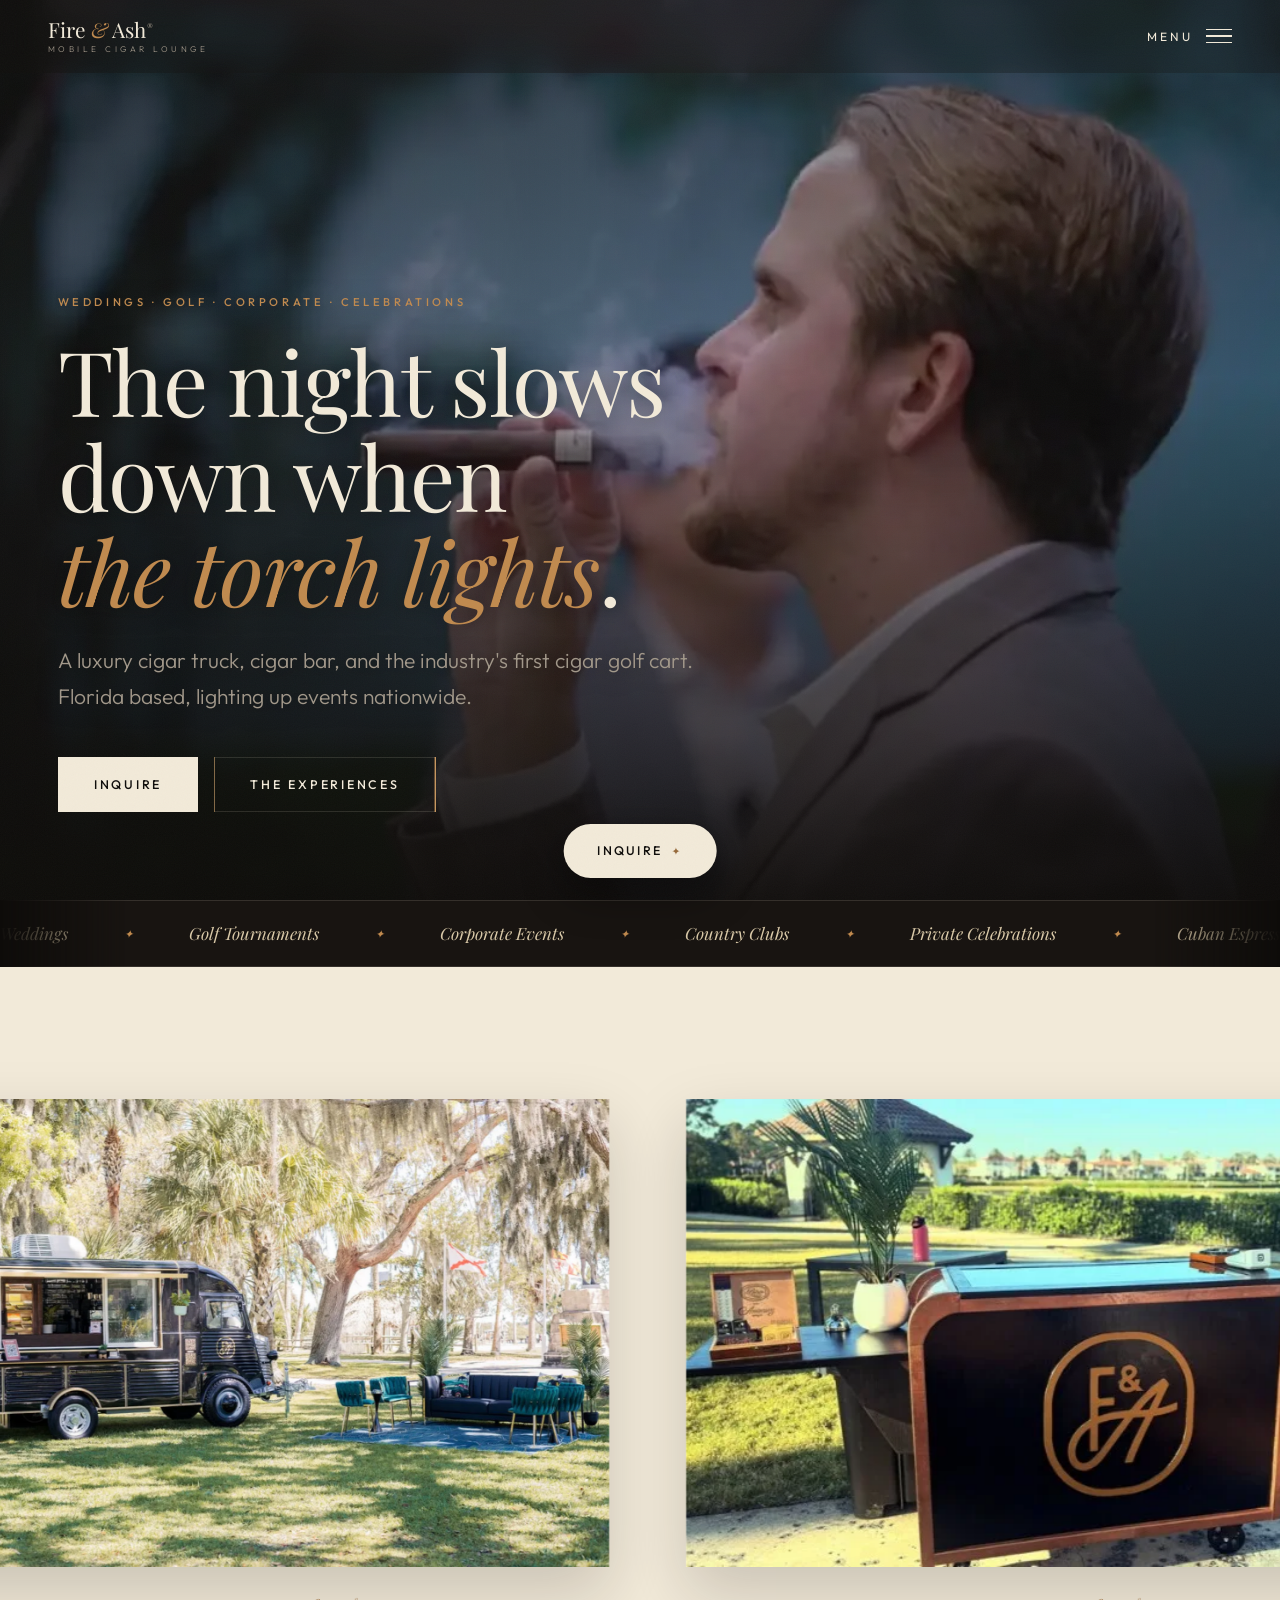
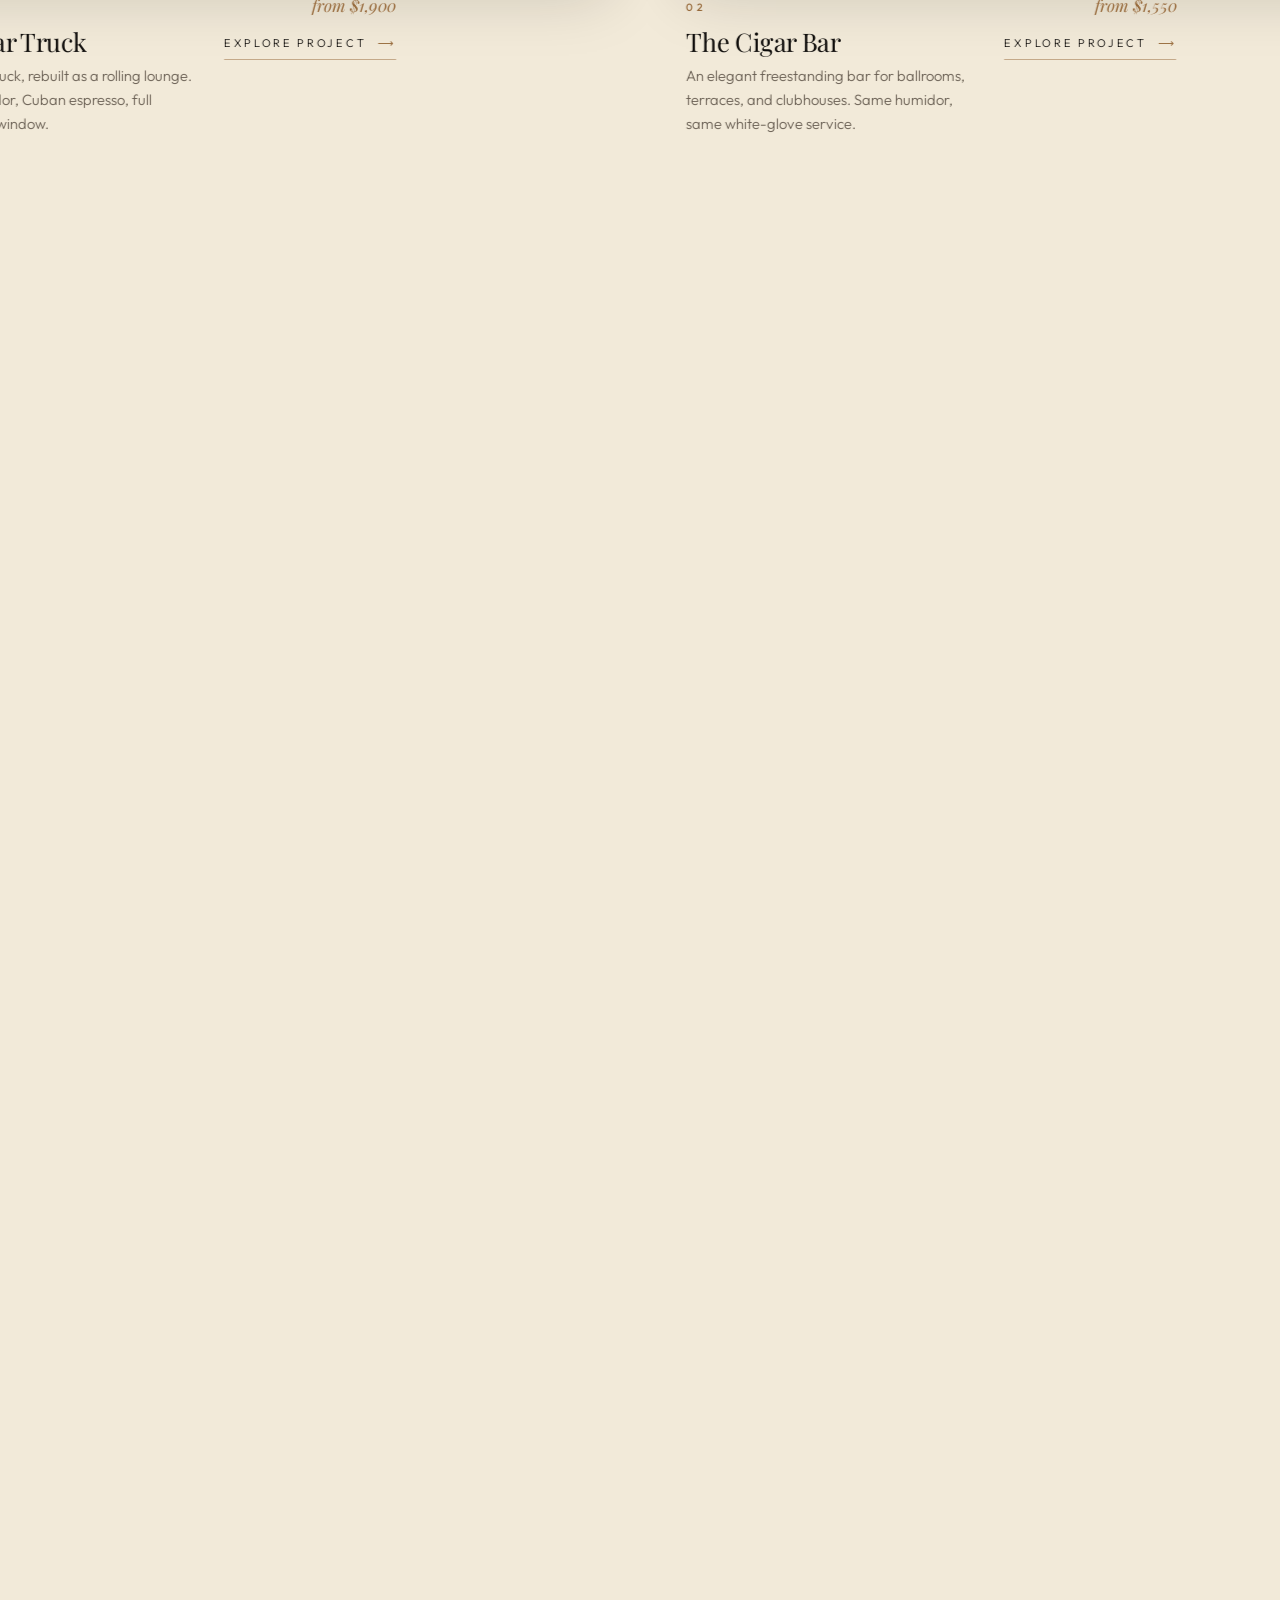
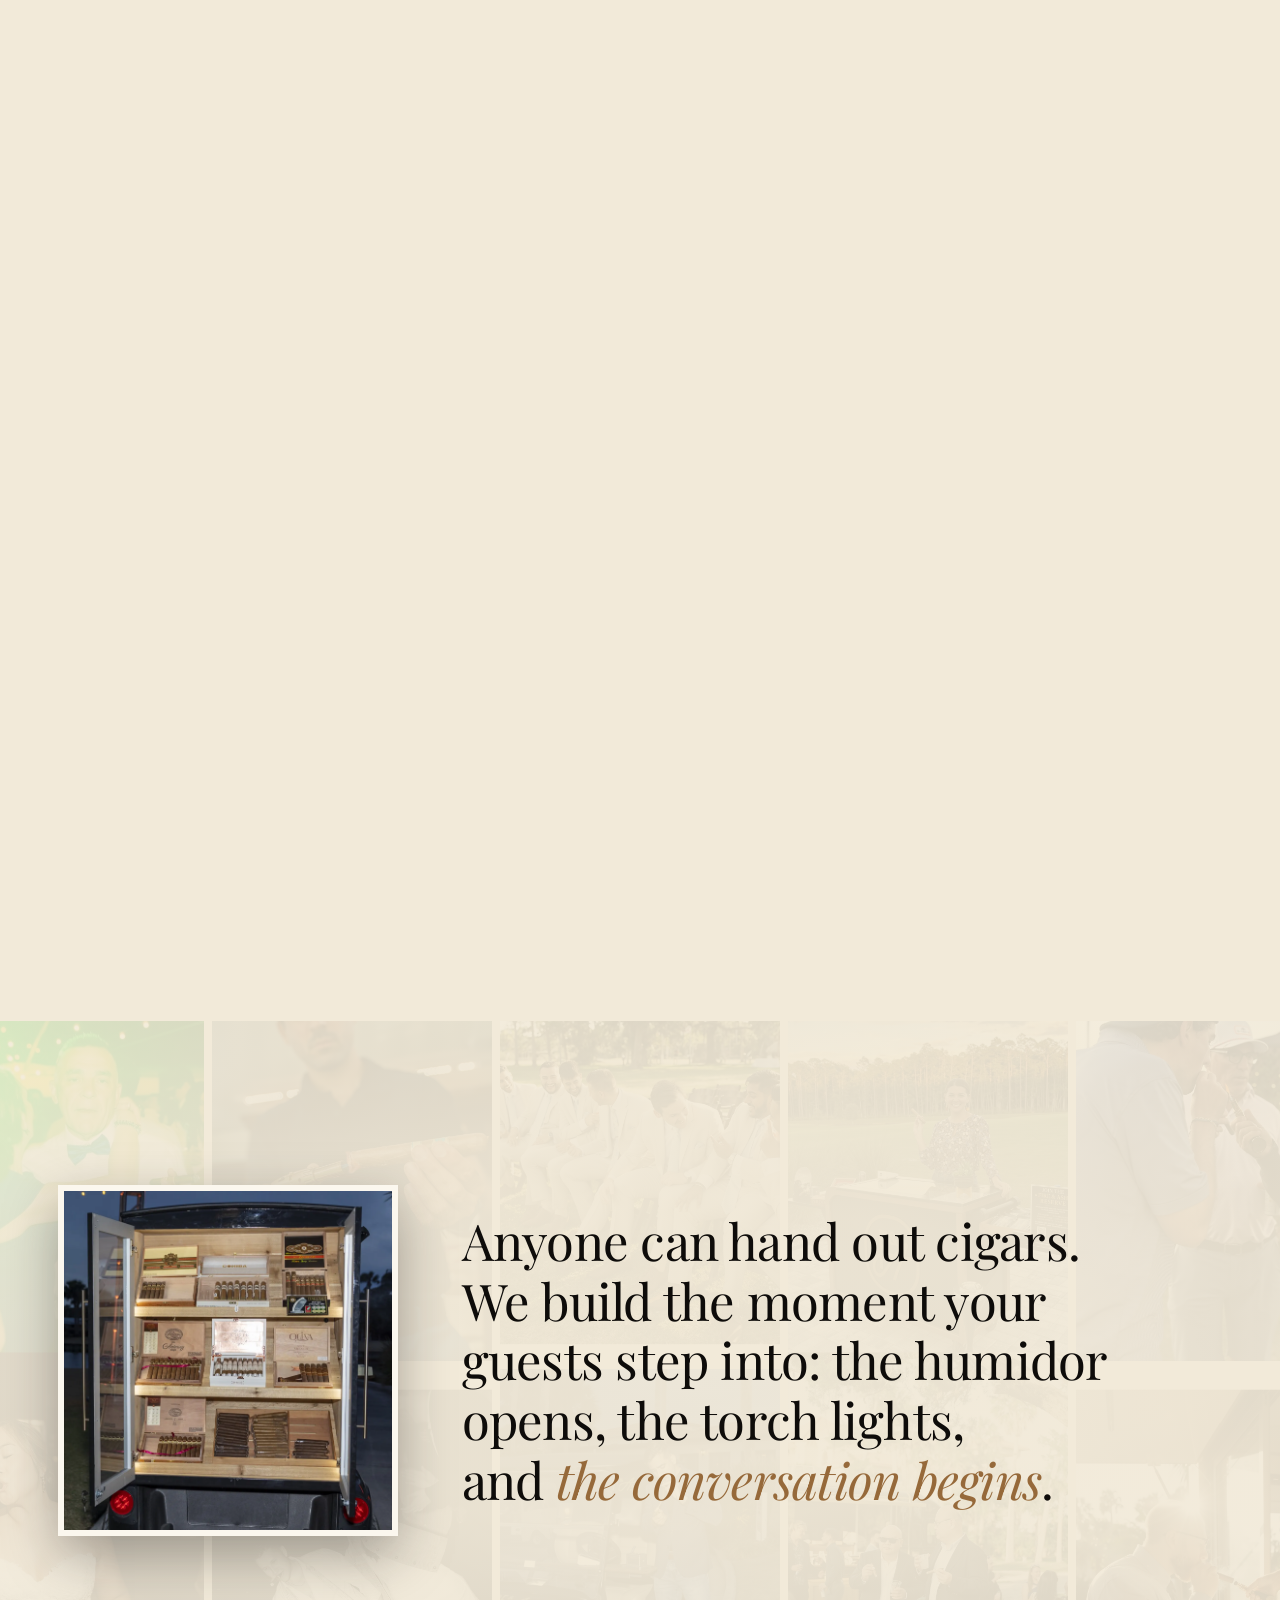
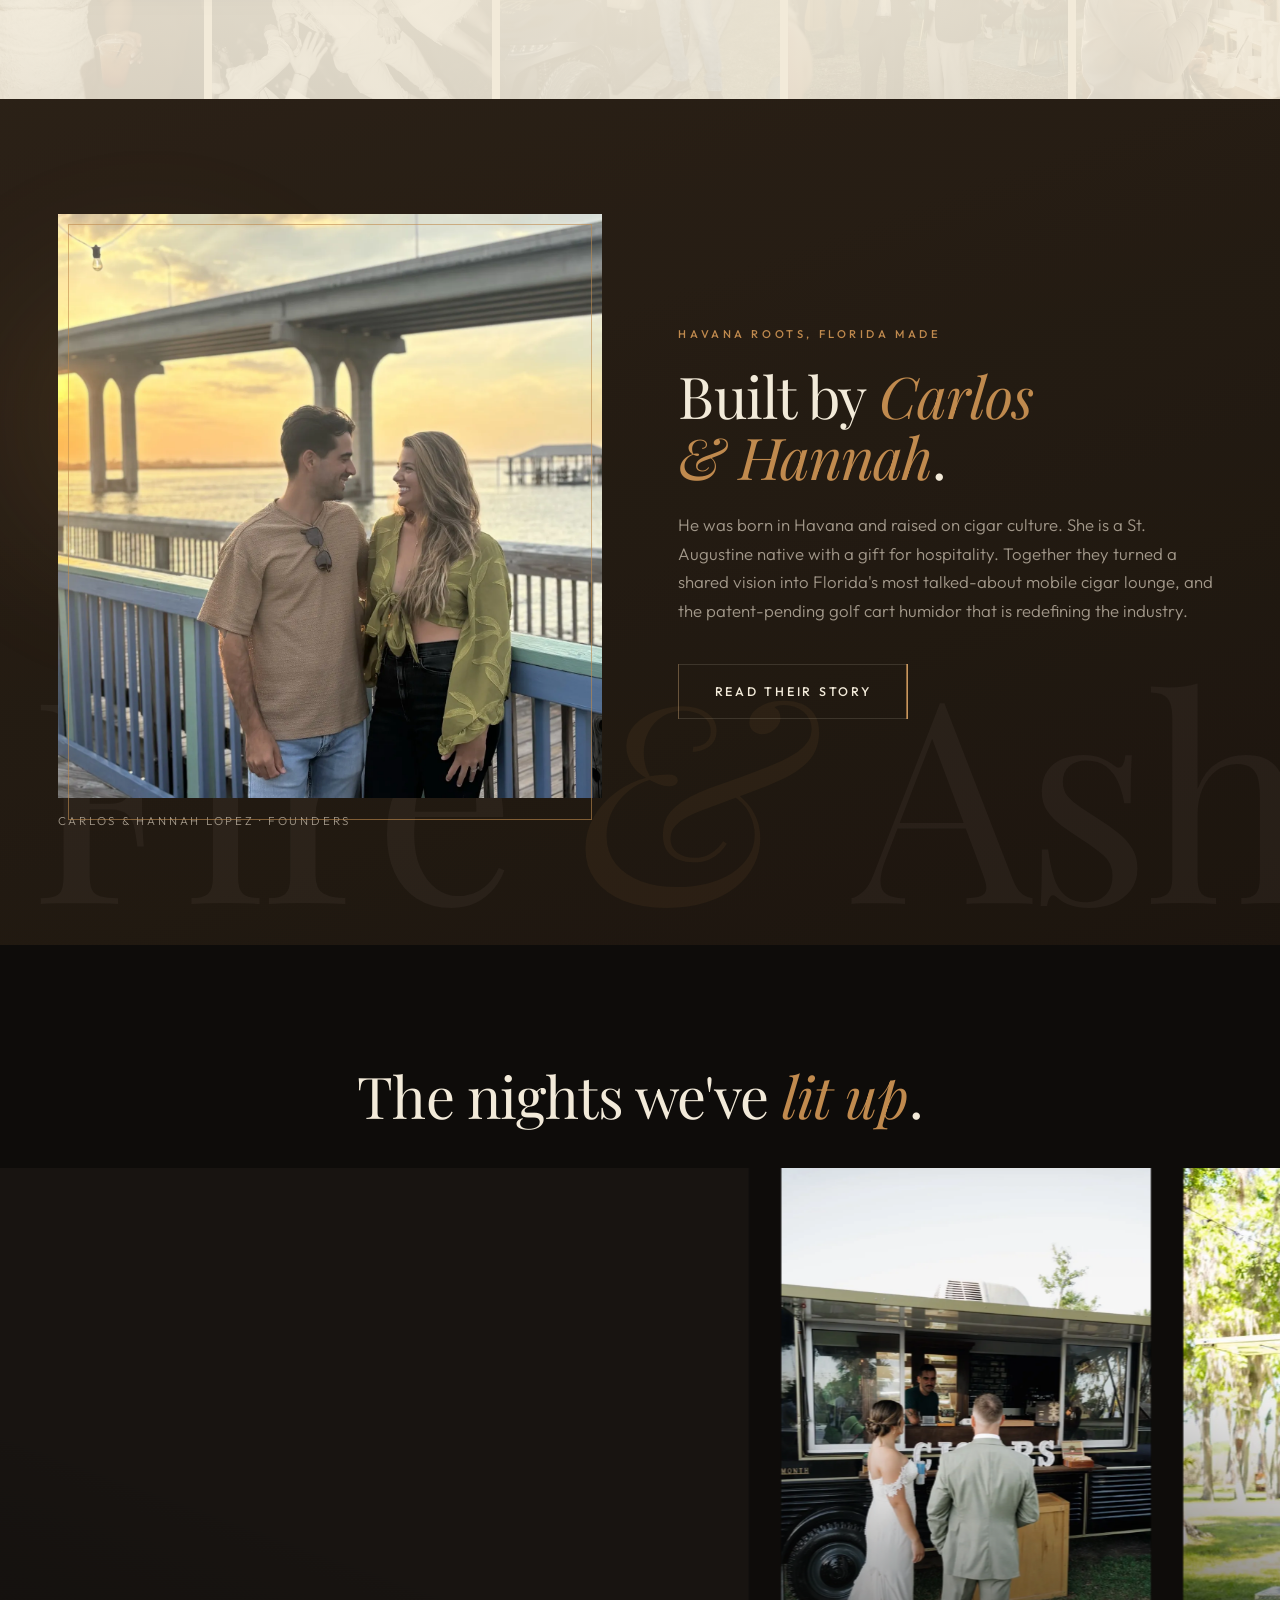
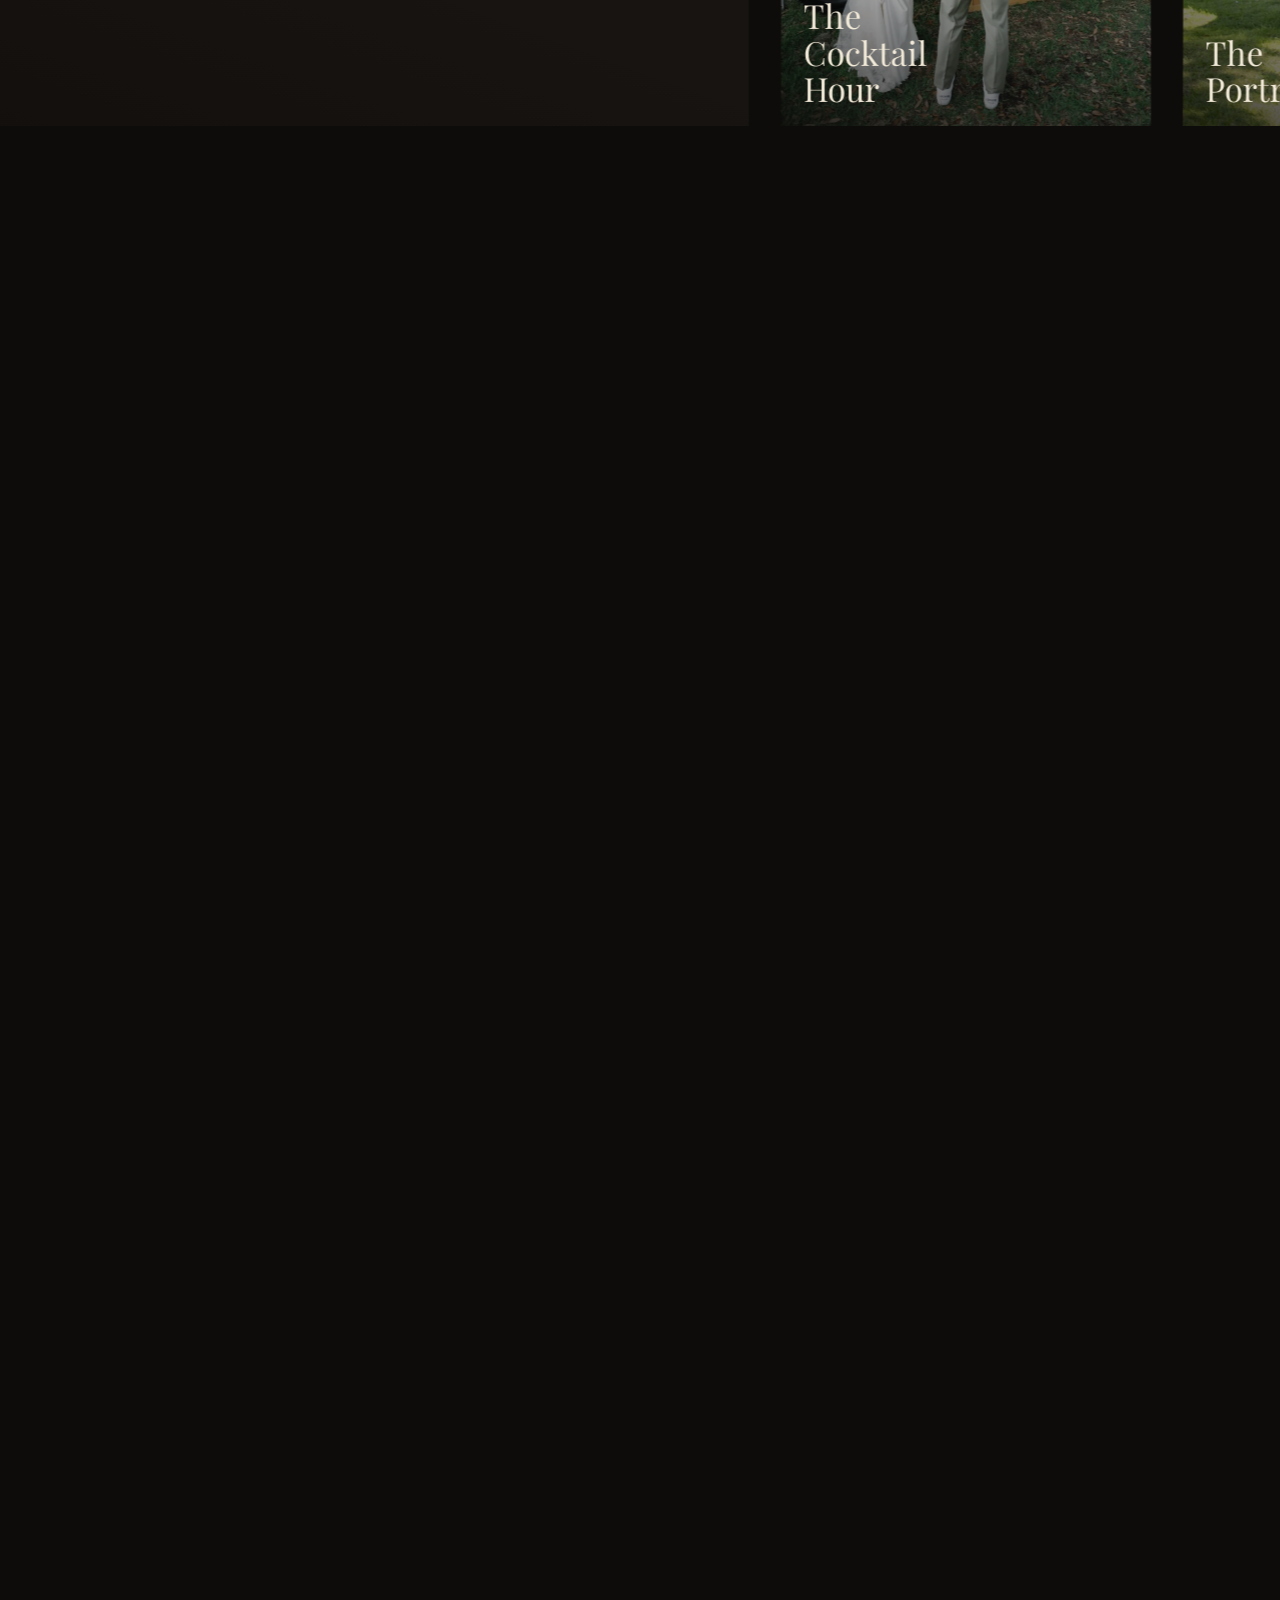
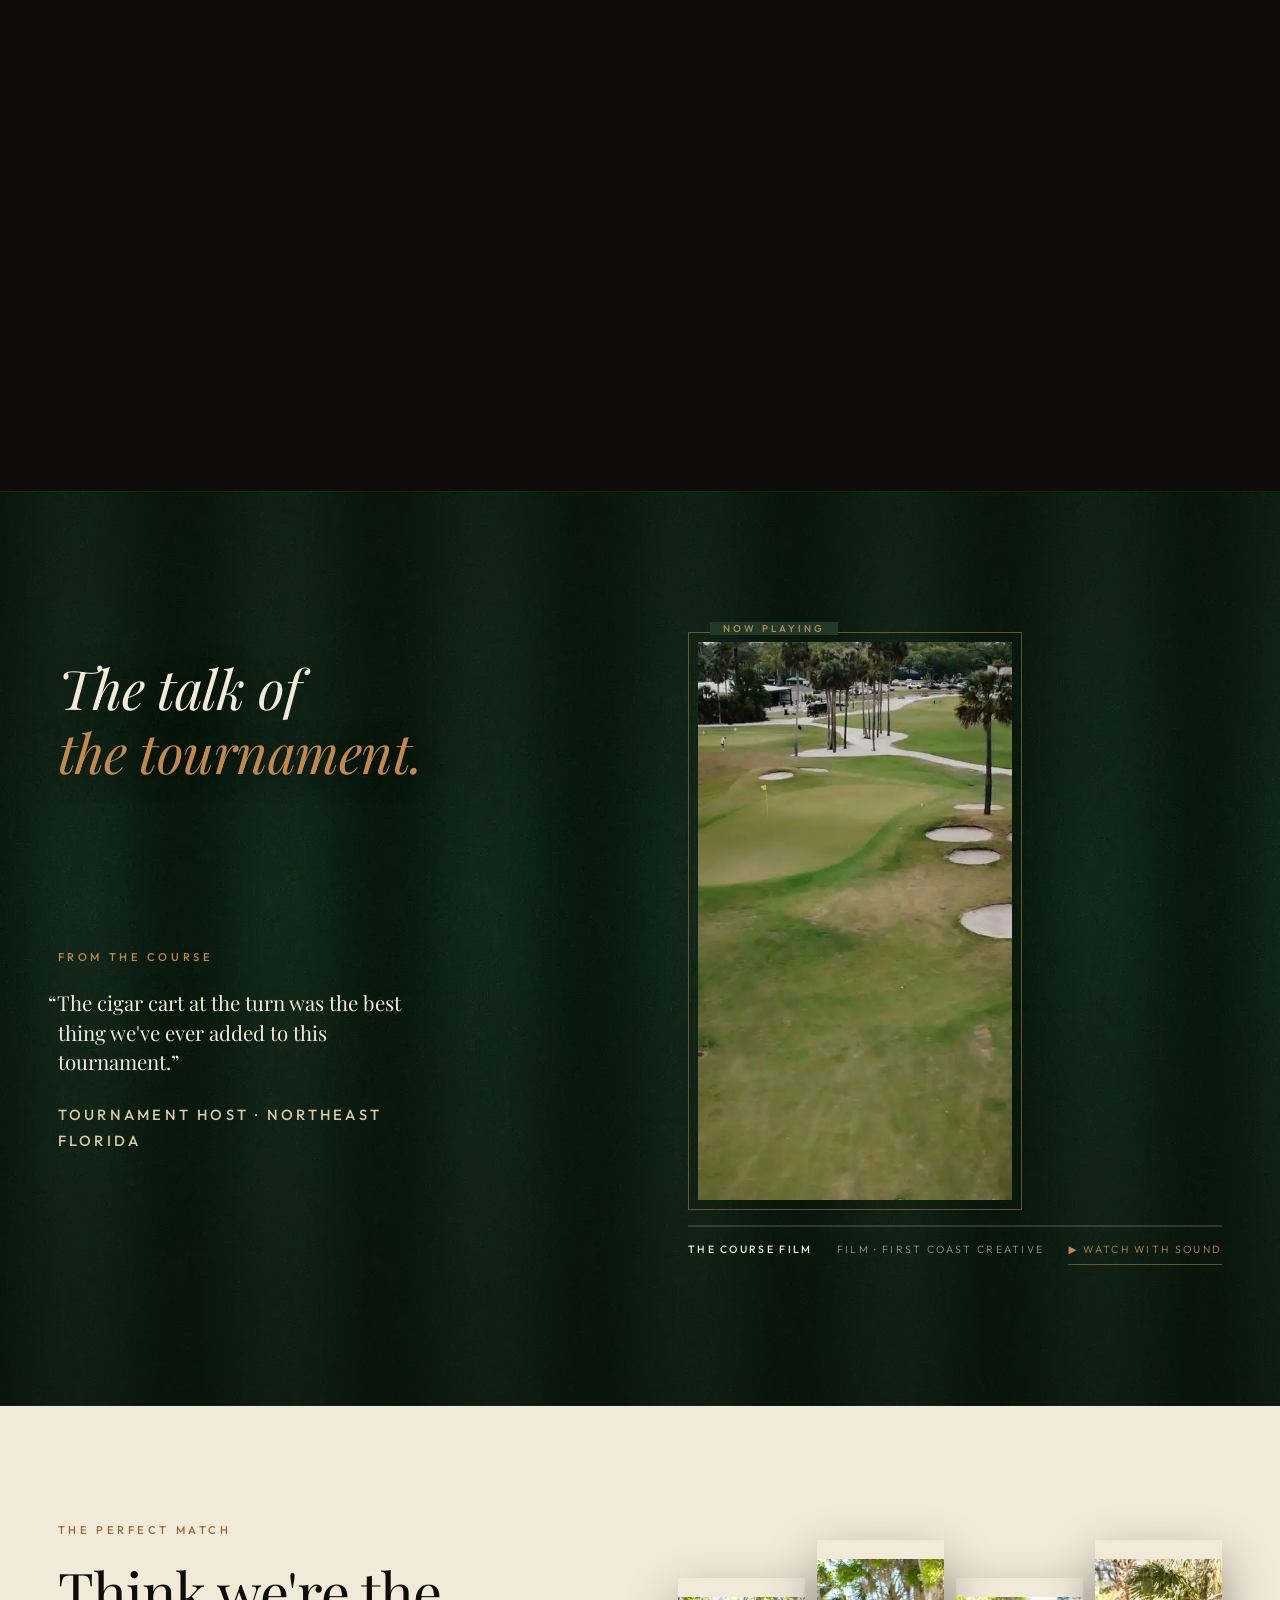
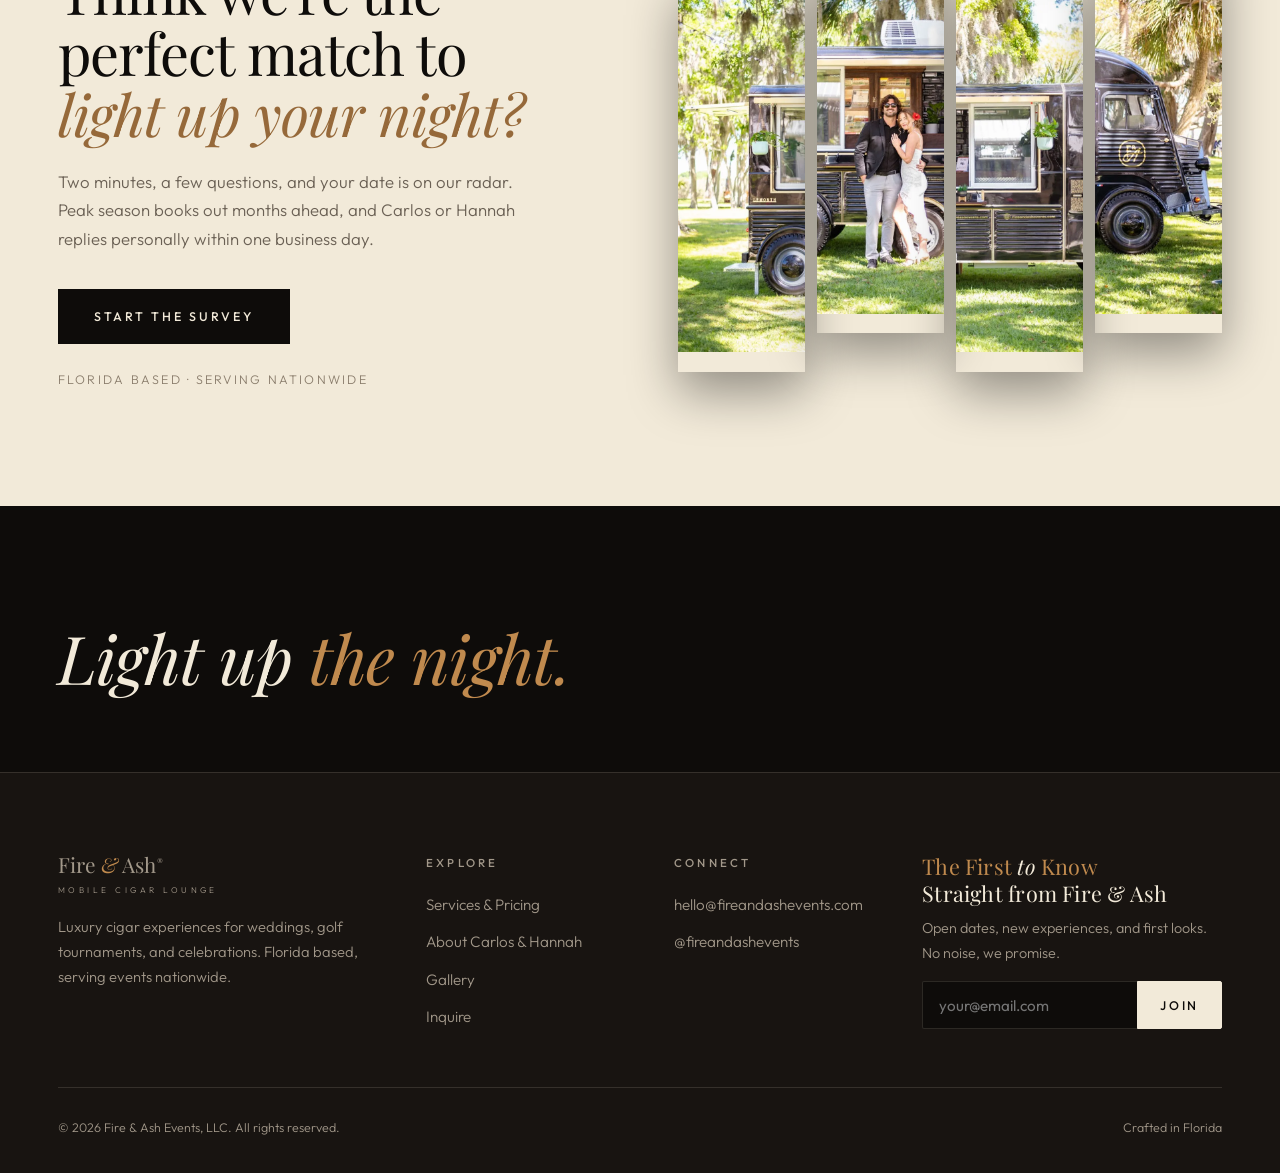
==== commit 5b849dfc: "Share preview: brand-first title + Carlos & Hannah truck photo as OG card Co-Authored-By: Claude Fab" ====
--- a/index.html
+++ b/index.html
@@ -7,12 +7,14 @@
 <meta name="description" content="Fire &amp; Ash brings a luxury cigar truck, cigar bar, and patent-pending cigar golf cart to weddings, golf tournaments, and celebrations across Florida. Find your match.">
 <link rel="canonical" href="https://fireandashevents.com/">
 <meta property="og:type" content="website">
-<meta property="og:title" content="Florida's Luxury Mobile Cigar Lounge | Fire &amp; Ash">
+<meta property="og:title" content="Fire &amp; Ash | Luxury Event Cigar Service">
 <meta property="og:description" content="An elevated cigar experience for weddings, golf tournaments, and celebrations across Florida.">
-<meta property="og:image" content="https://fireandashevents.com/assets/img/og-card.jpg">
+<meta property="og:image" content="https://fireandashevents.com/assets/img/og-card.jpg?v=2">
 <meta property="og:site_name" content="Fire &amp; Ash Events">
 <meta name="twitter:card" content="summary_large_image">
-<meta name="twitter:image" content="https://fireandashevents.com/assets/img/og-card.jpg">
+<meta name="twitter:title" content="Fire &amp; Ash | Luxury Event Cigar Service">
+<meta name="twitter:description" content="An elevated cigar experience for weddings, golf tournaments, and celebrations across Florida.">
+<meta name="twitter:image" content="https://fireandashevents.com/assets/img/og-card.jpg?v=2">
 <meta property="og:url" content="https://fireandashevents.com/">
 <meta name="theme-color" content="#0e0c0a">
 <link rel="icon" href="/assets/img/favicon.svg" type="image/svg+xml">
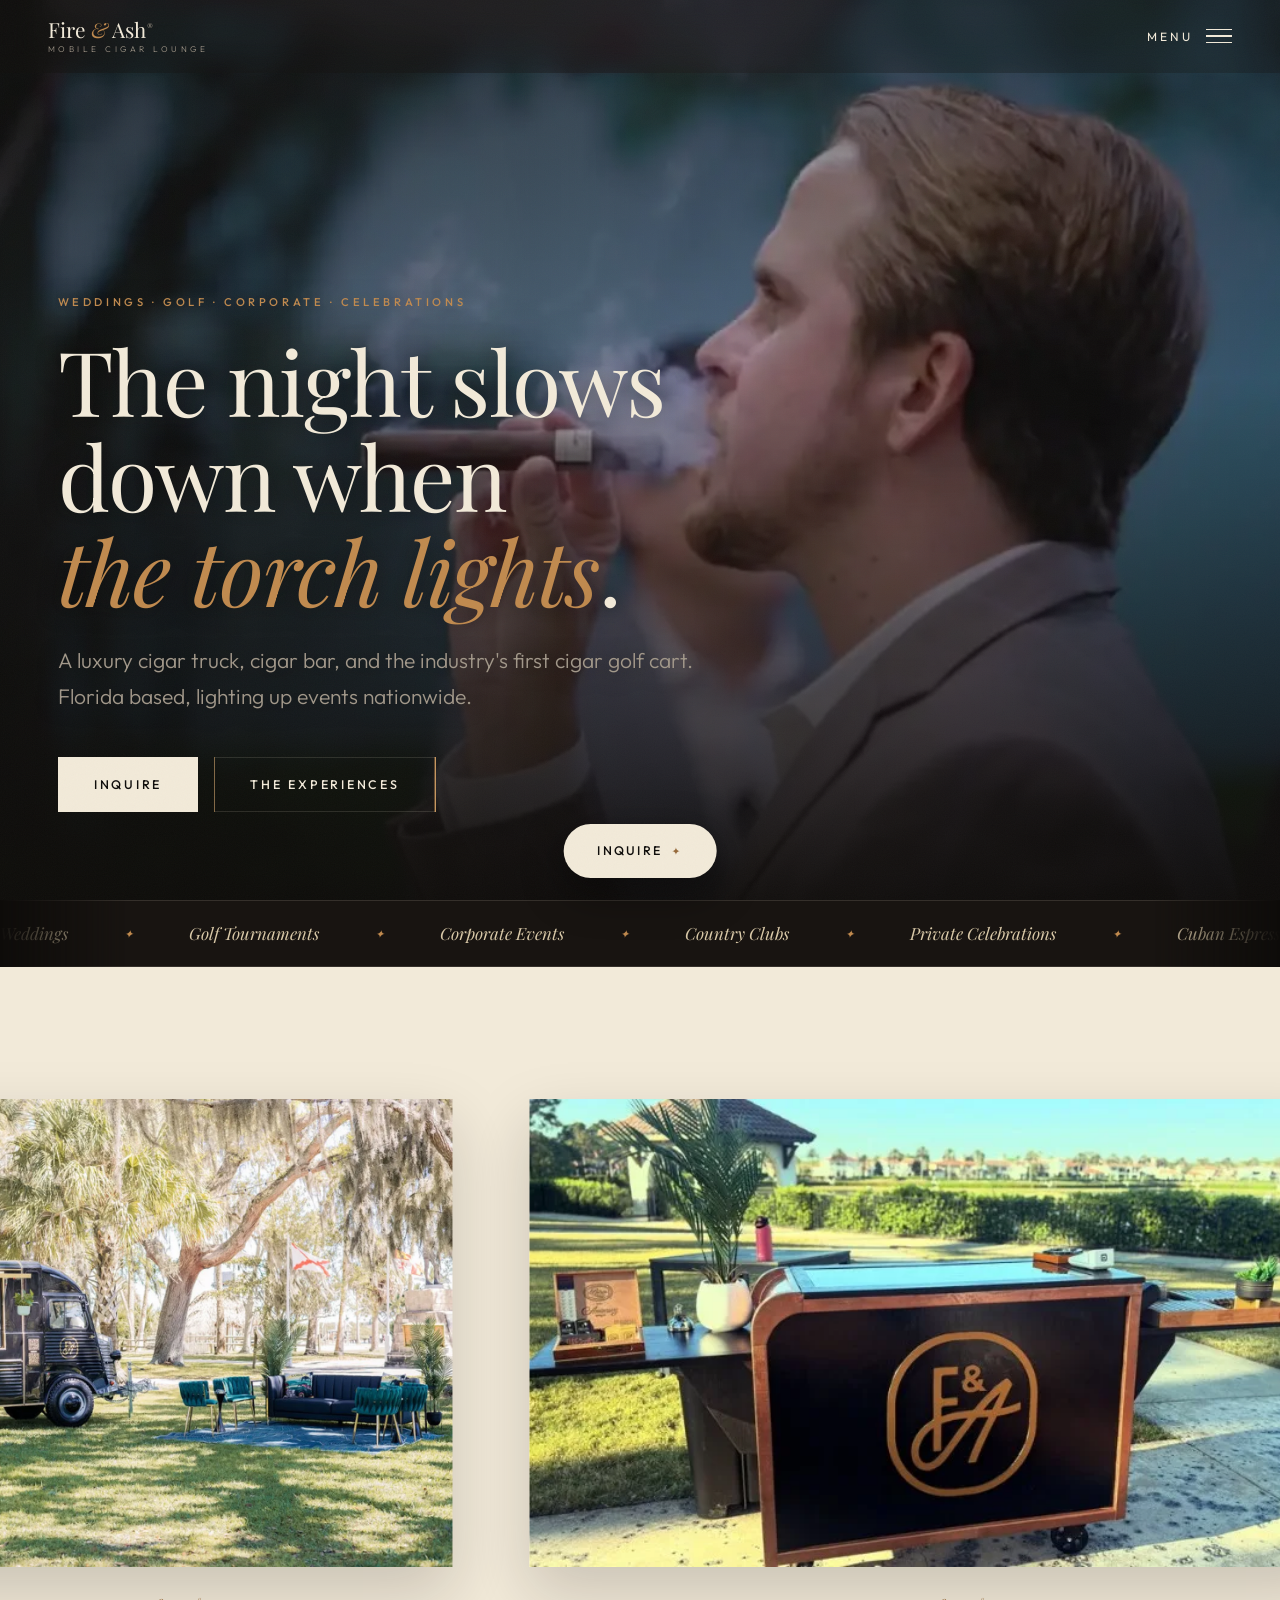
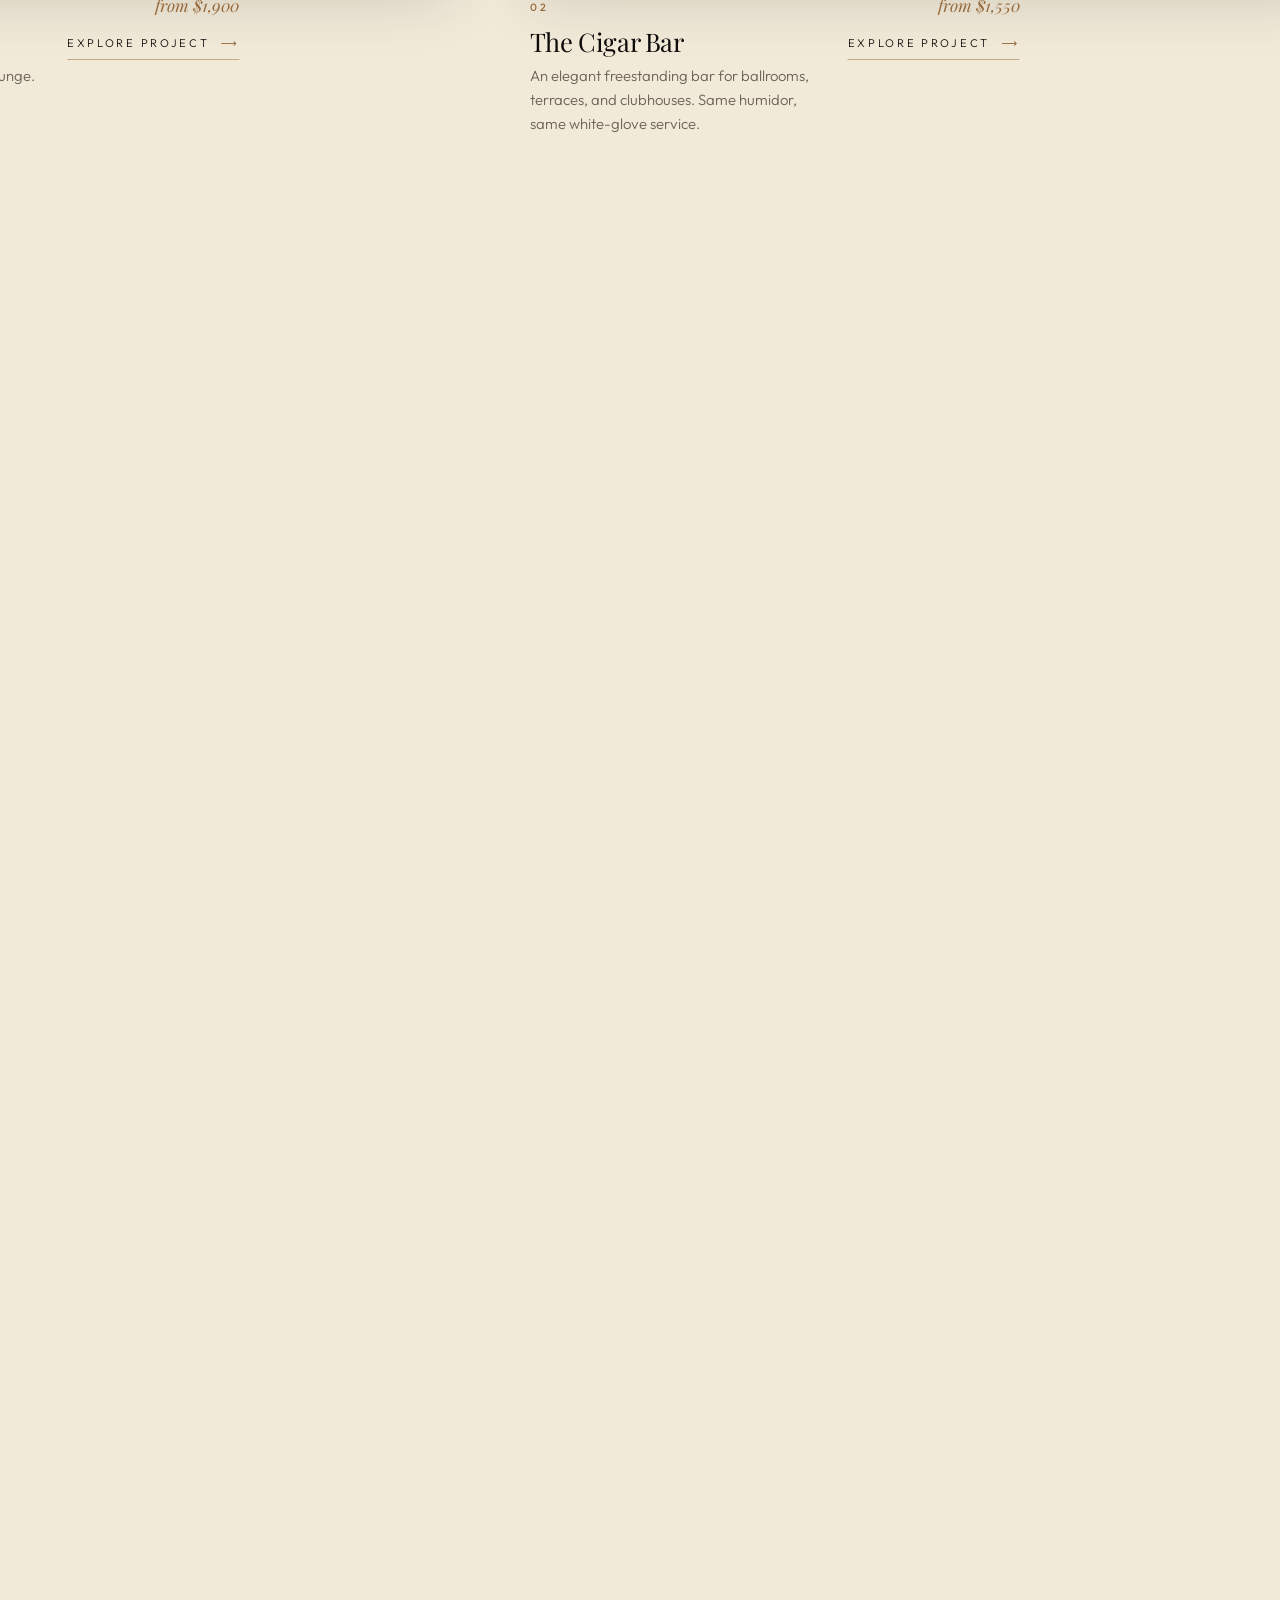
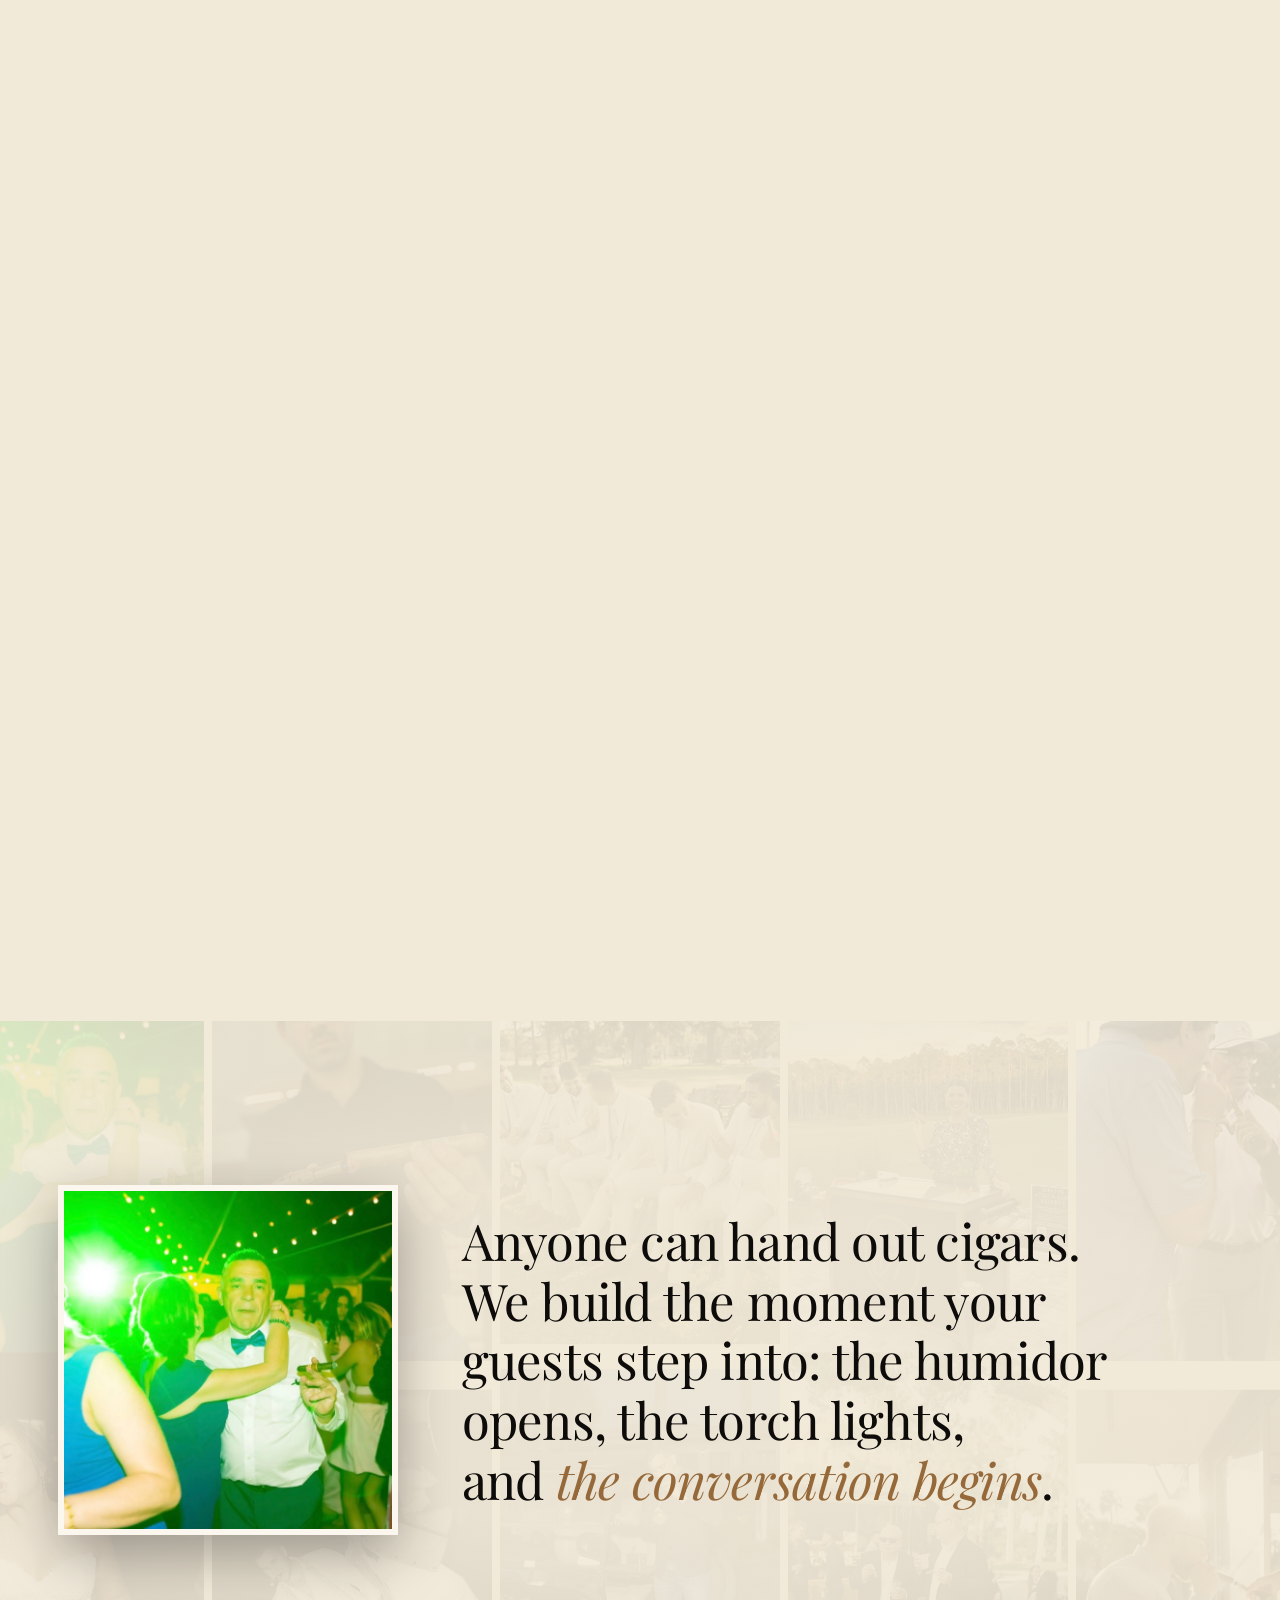
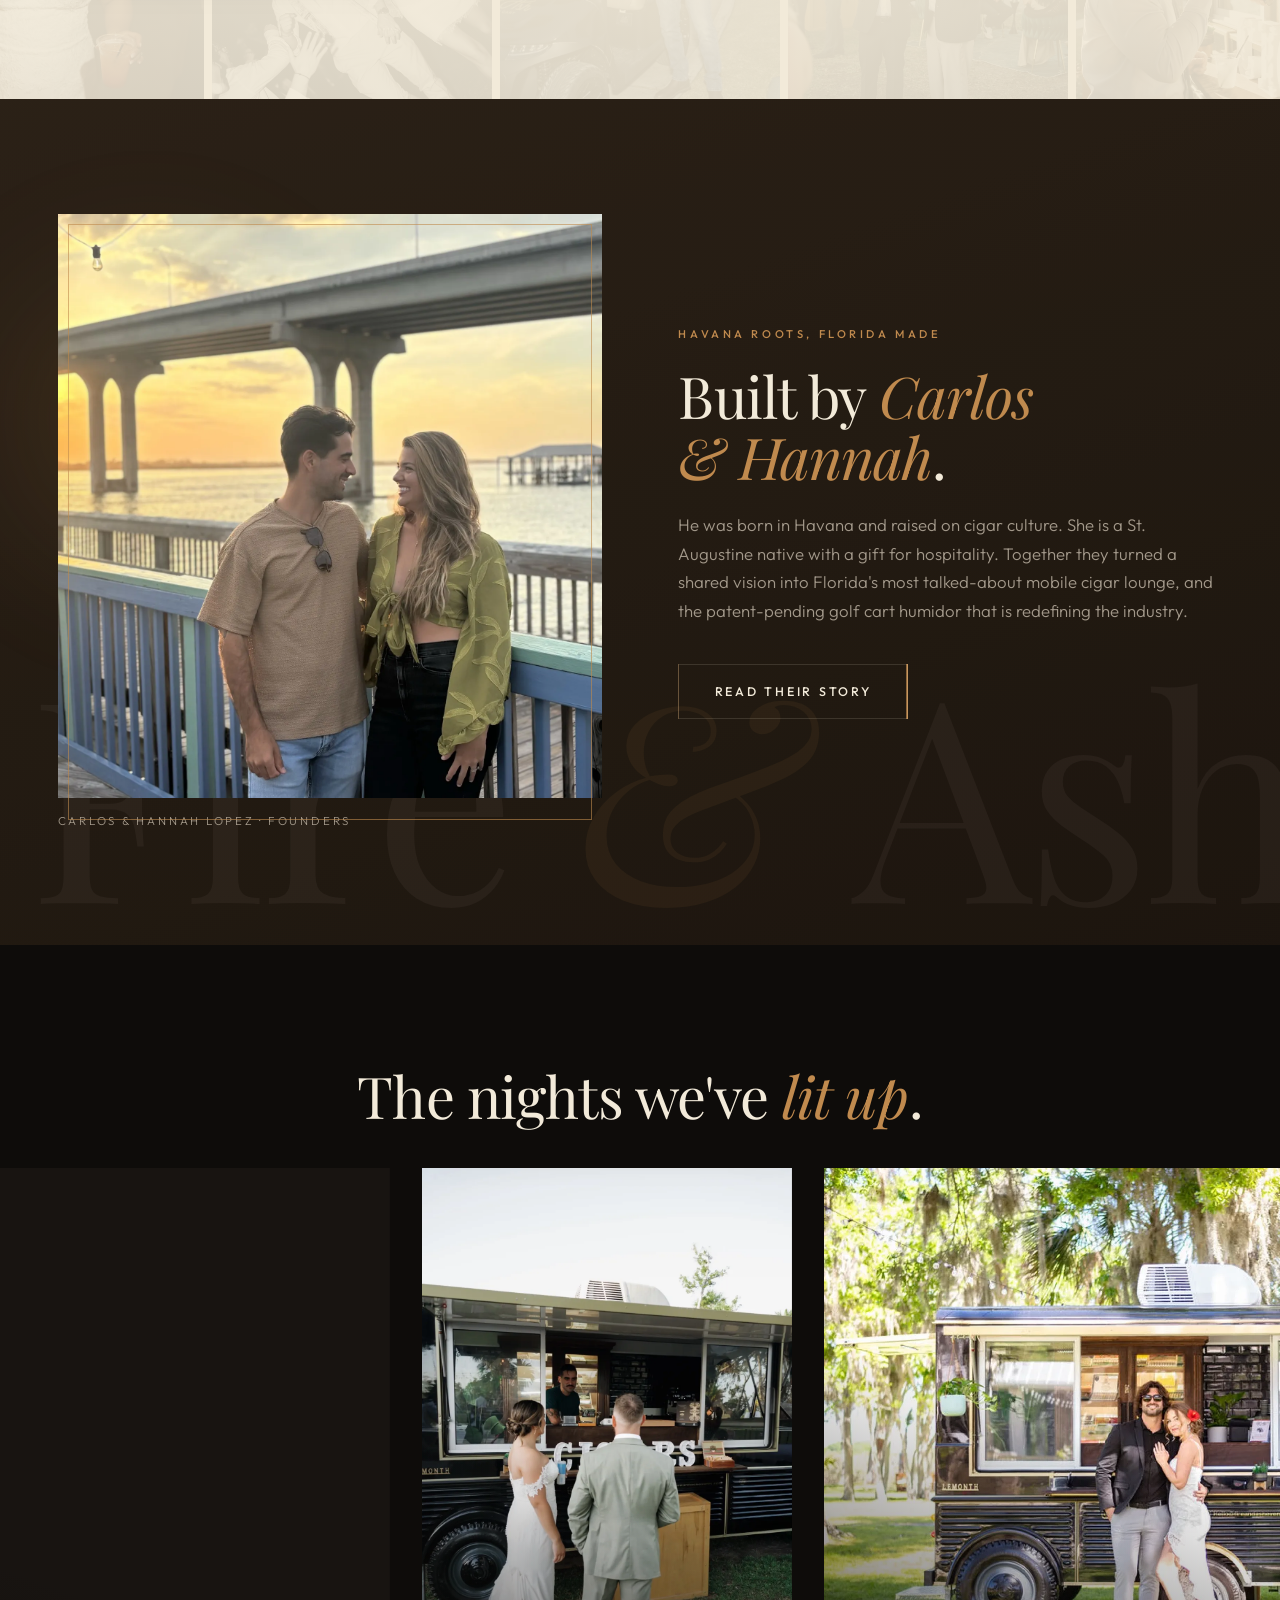
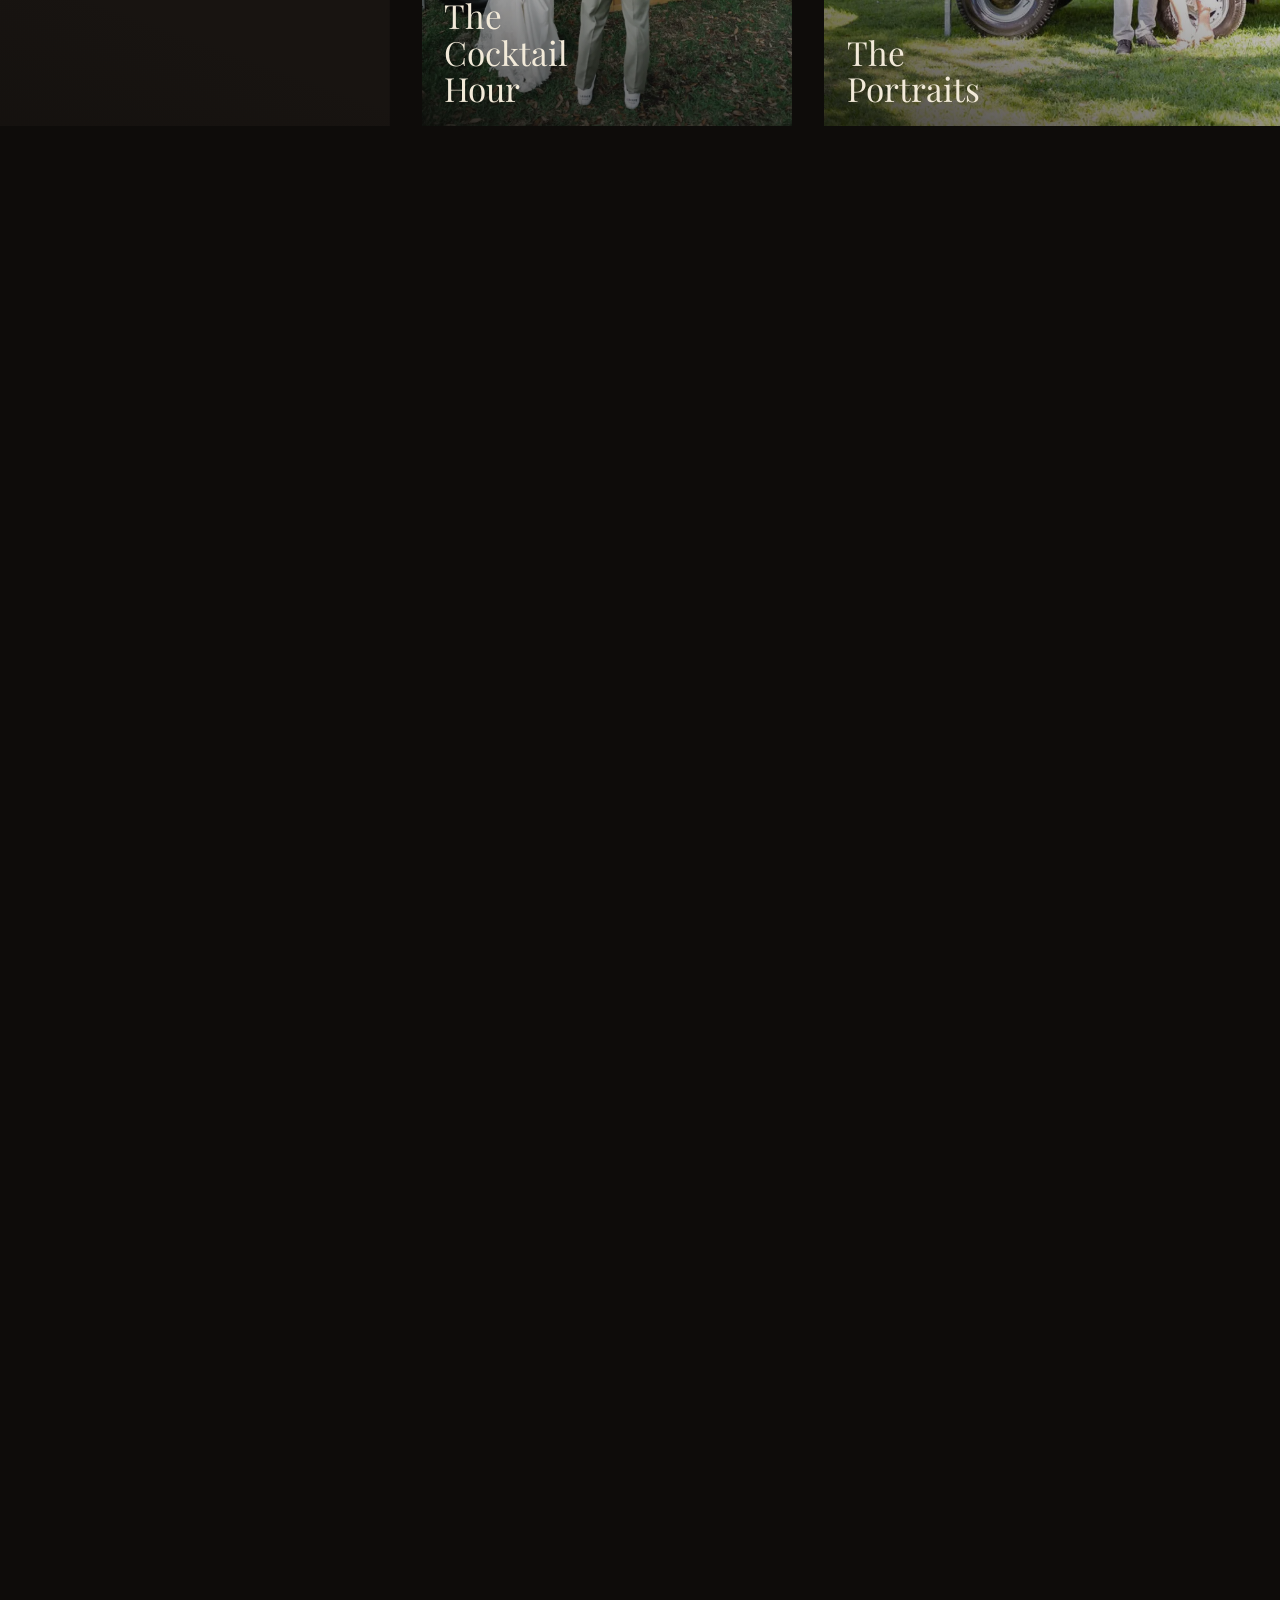
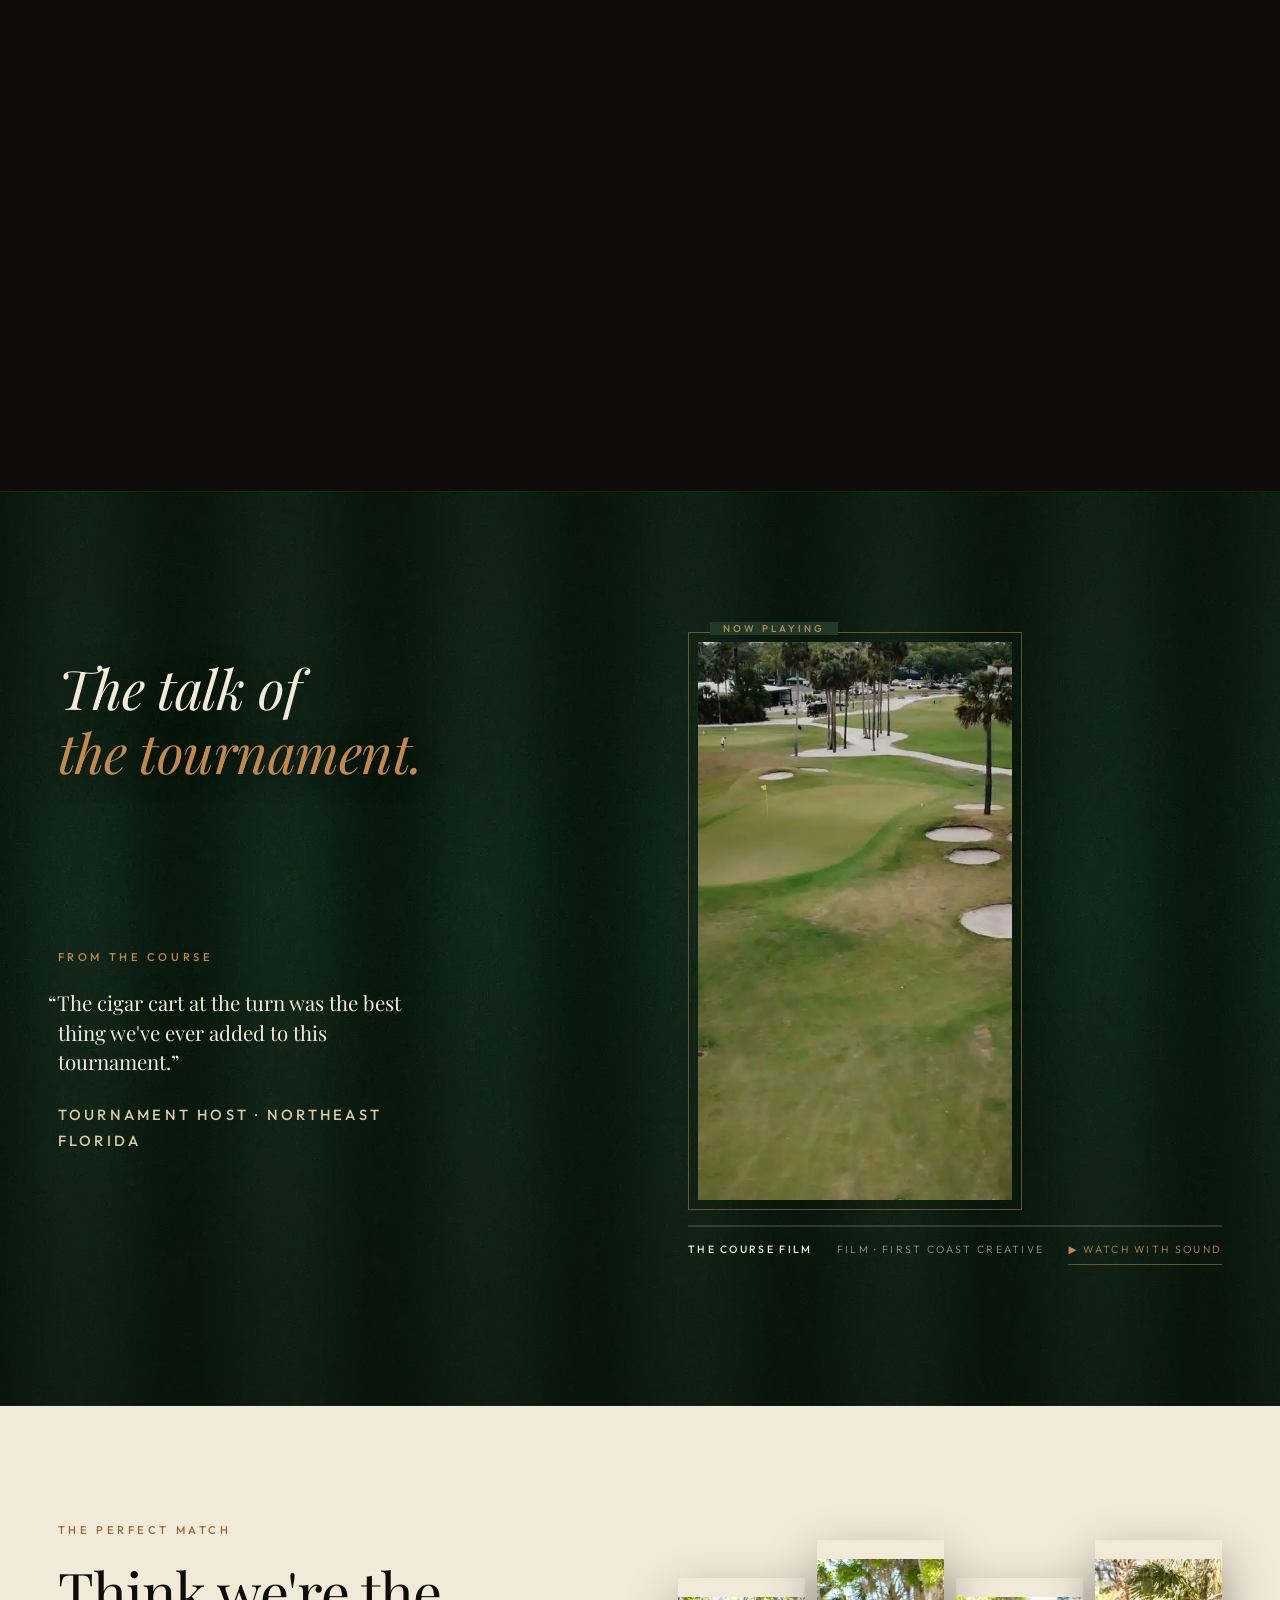
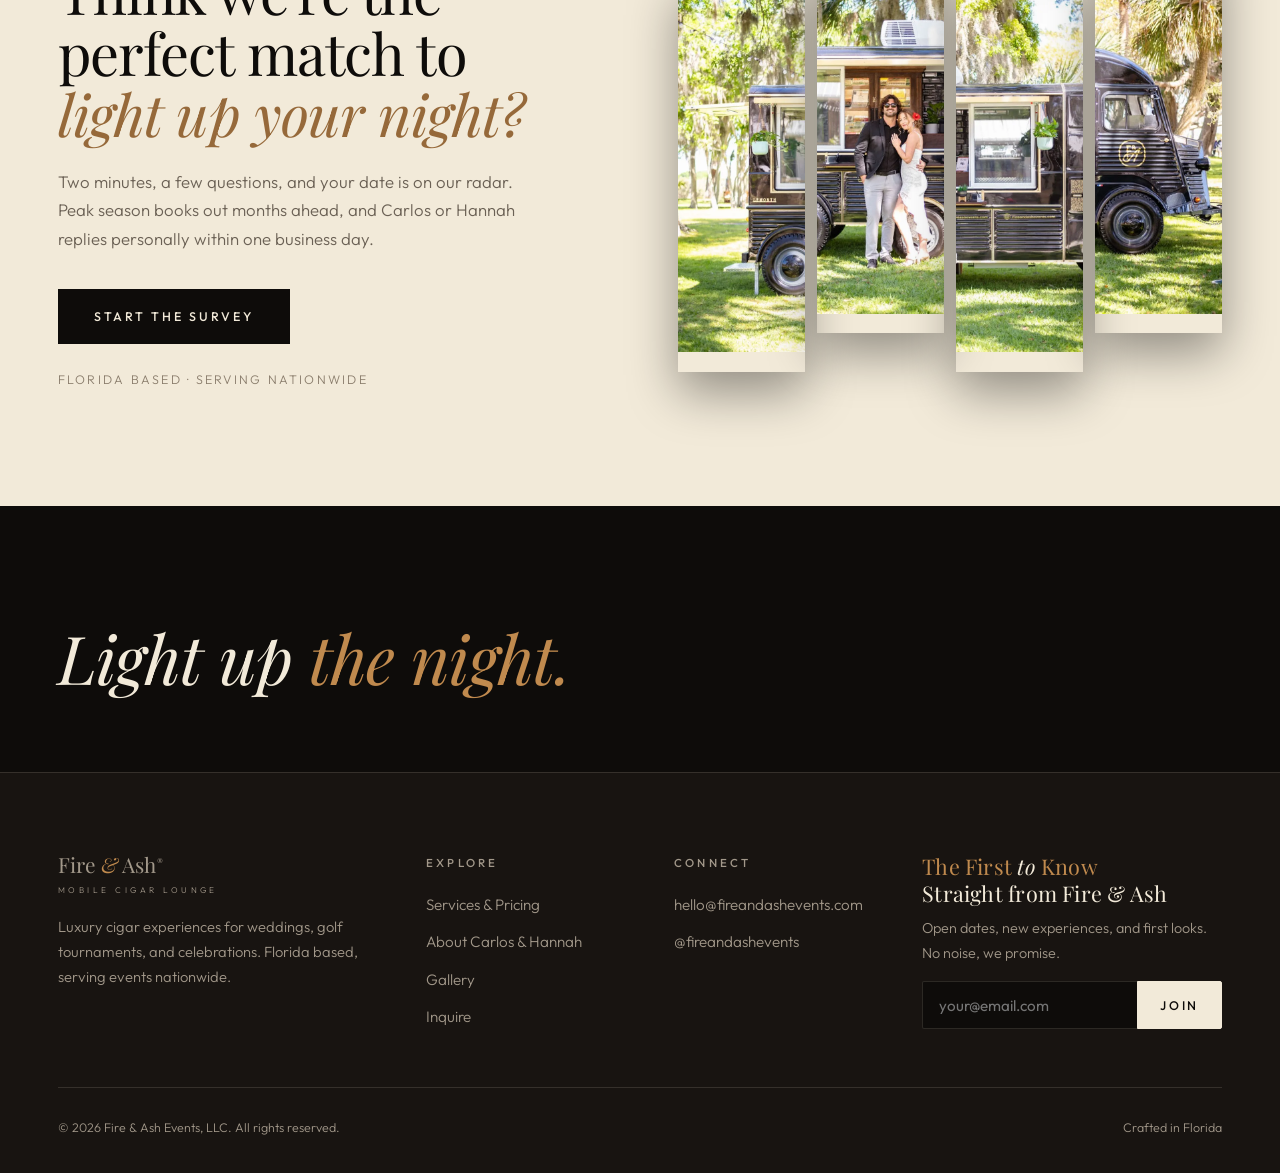
==== commit 55fa58fe: "Share card: truck + lounge setup under the palms Co-Authored-By: Claude Fable 5 <noreply@anthropic.c" ====
--- a/index.html
+++ b/index.html
@@ -9,12 +9,12 @@
 <meta property="og:type" content="website">
 <meta property="og:title" content="Fire &amp; Ash | Luxury Event Cigar Service">
 <meta property="og:description" content="An elevated cigar experience for weddings, golf tournaments, and celebrations across Florida.">
-<meta property="og:image" content="https://fireandashevents.com/assets/img/og-card.jpg?v=2">
+<meta property="og:image" content="https://fireandashevents.com/assets/img/og-card.jpg?v=3">
 <meta property="og:site_name" content="Fire &amp; Ash Events">
 <meta name="twitter:card" content="summary_large_image">
 <meta name="twitter:title" content="Fire &amp; Ash | Luxury Event Cigar Service">
 <meta name="twitter:description" content="An elevated cigar experience for weddings, golf tournaments, and celebrations across Florida.">
-<meta name="twitter:image" content="https://fireandashevents.com/assets/img/og-card.jpg?v=2">
+<meta name="twitter:image" content="https://fireandashevents.com/assets/img/og-card.jpg?v=3">
 <meta property="og:url" content="https://fireandashevents.com/">
 <meta name="theme-color" content="#0e0c0a">
 <link rel="icon" href="/assets/img/favicon.svg" type="image/svg+xml">
